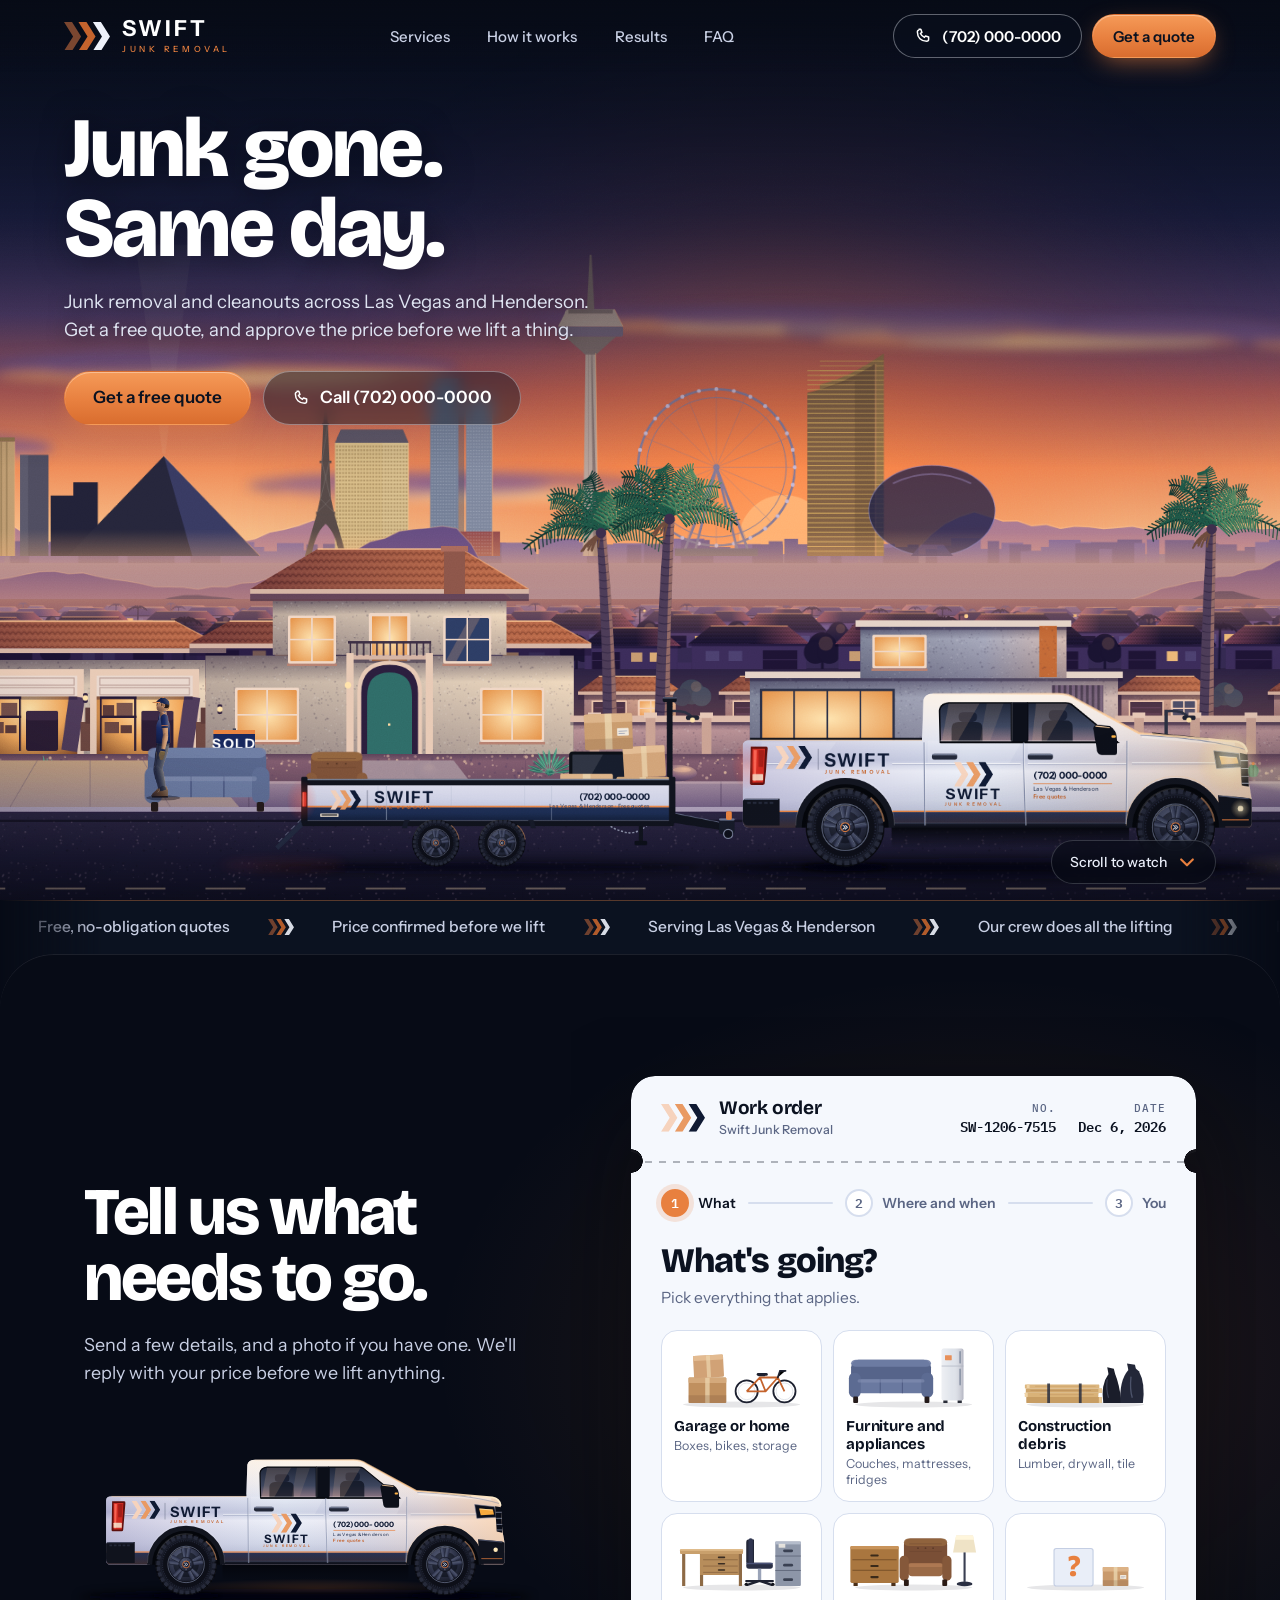
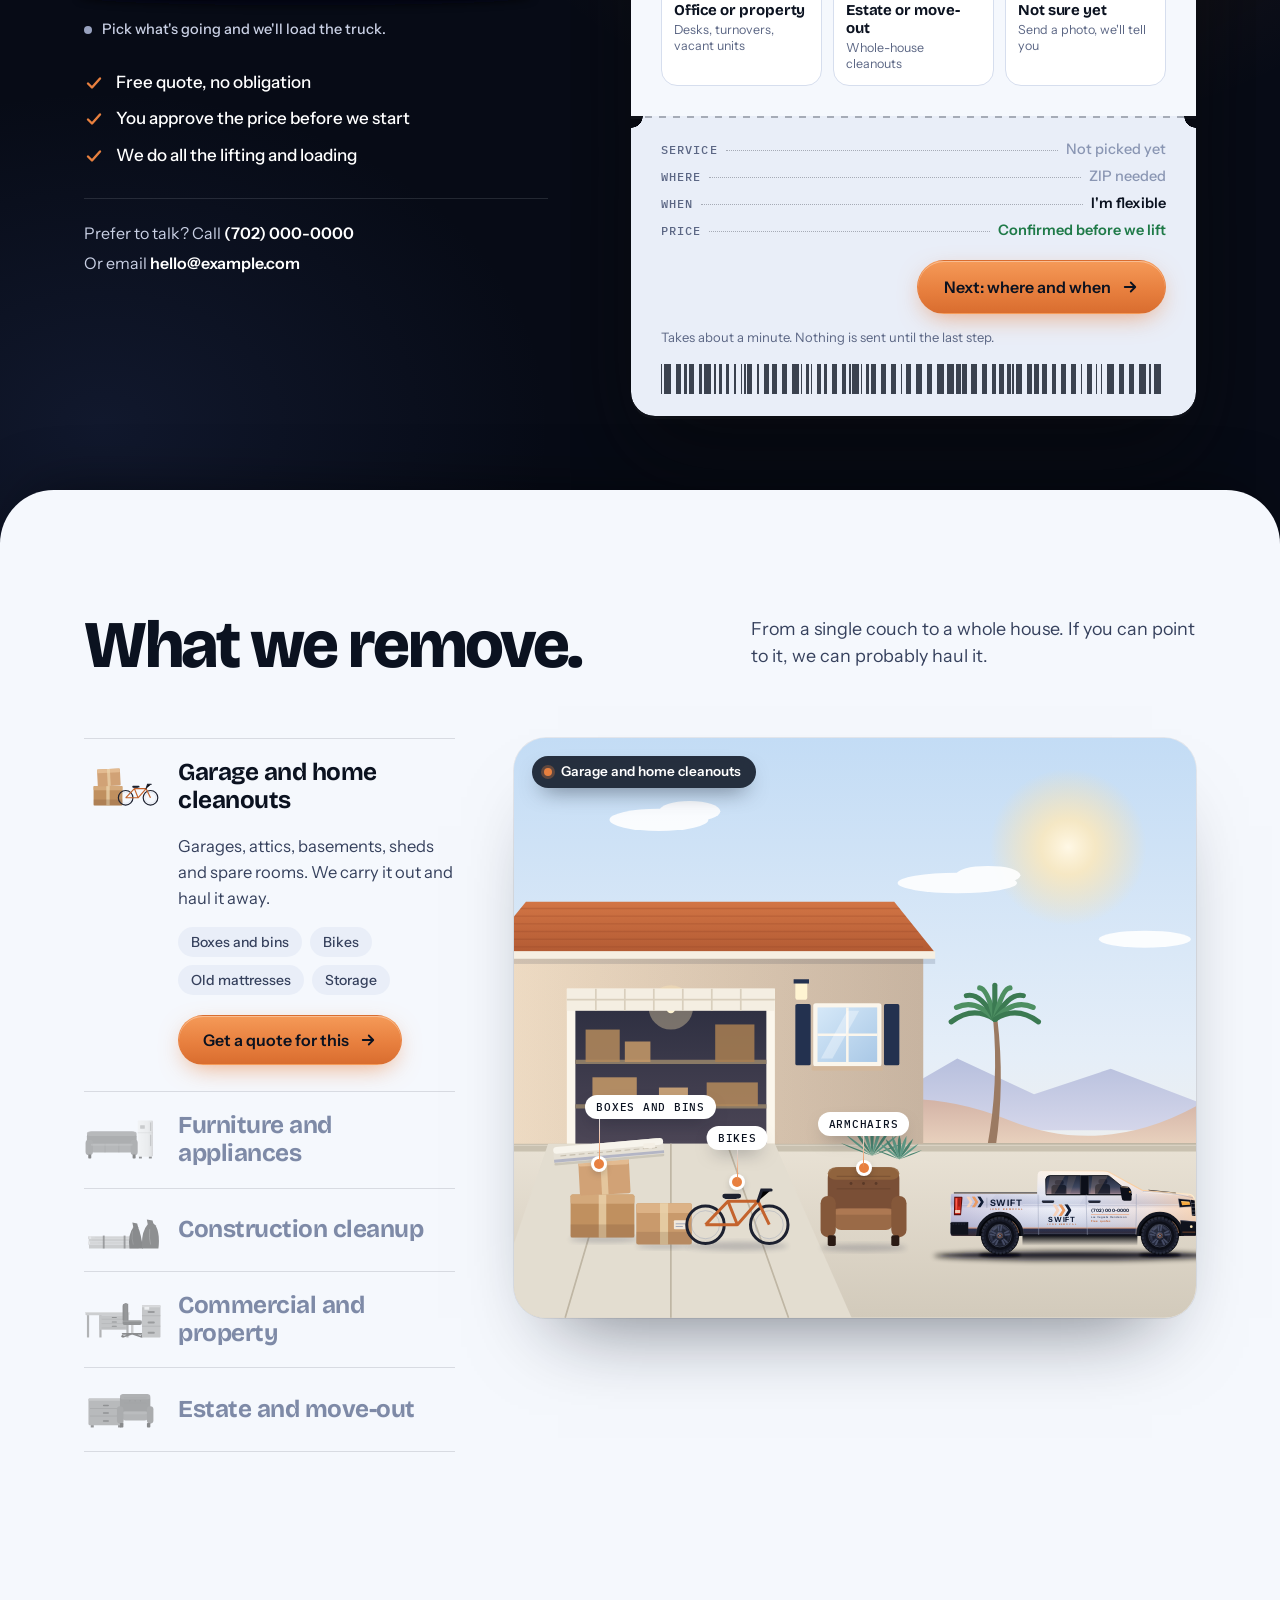
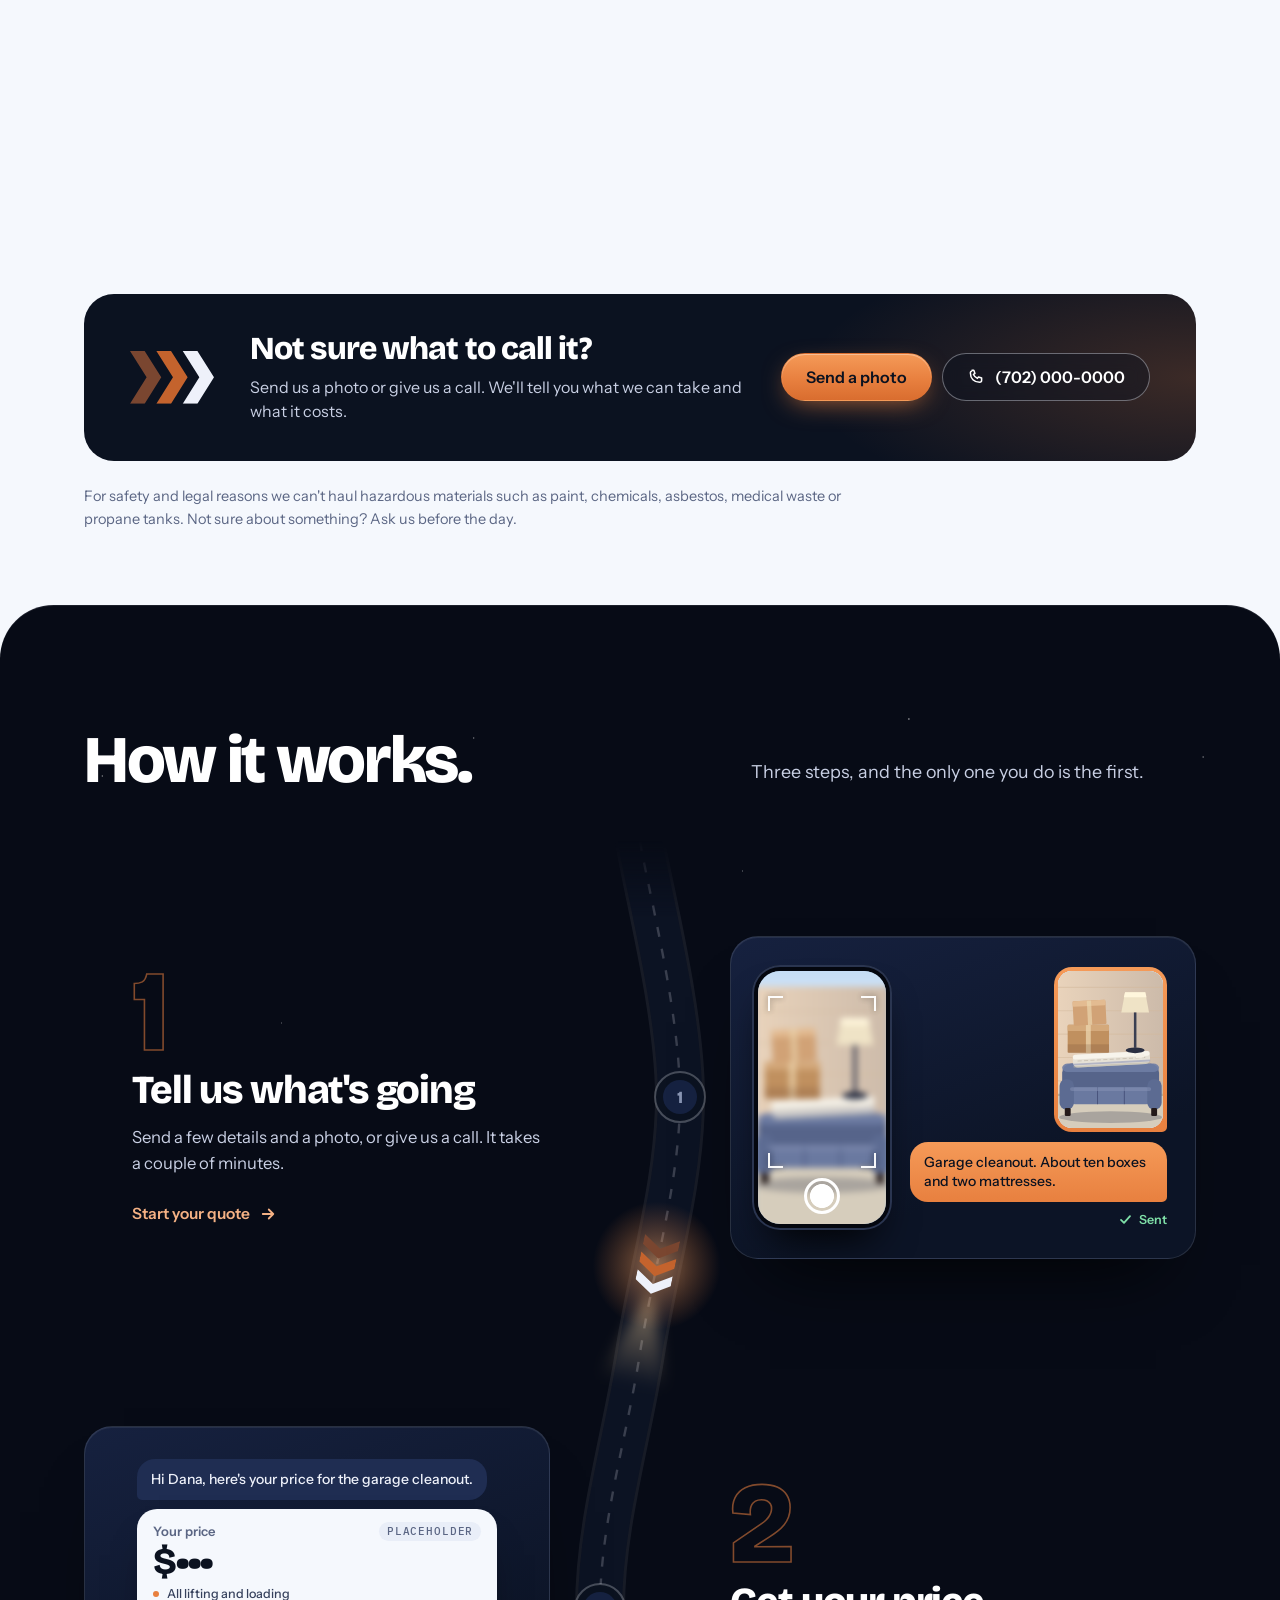
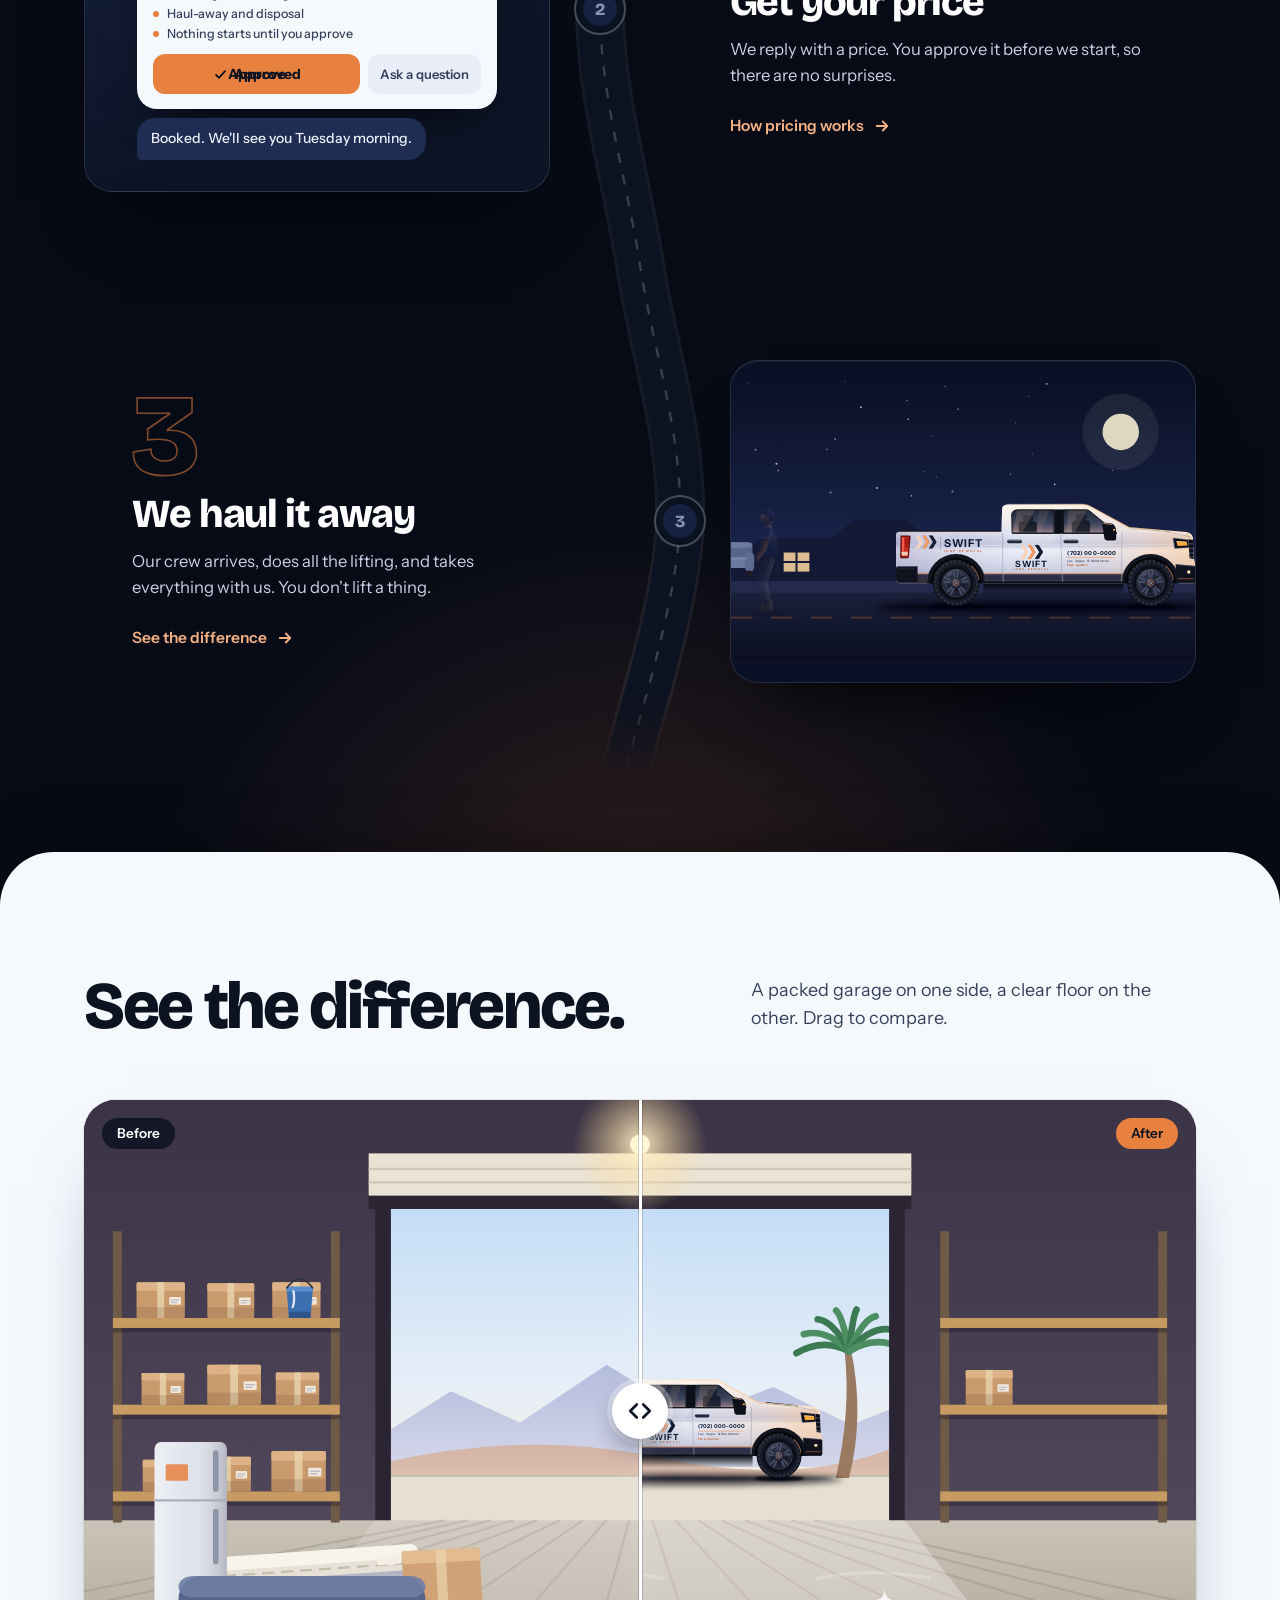
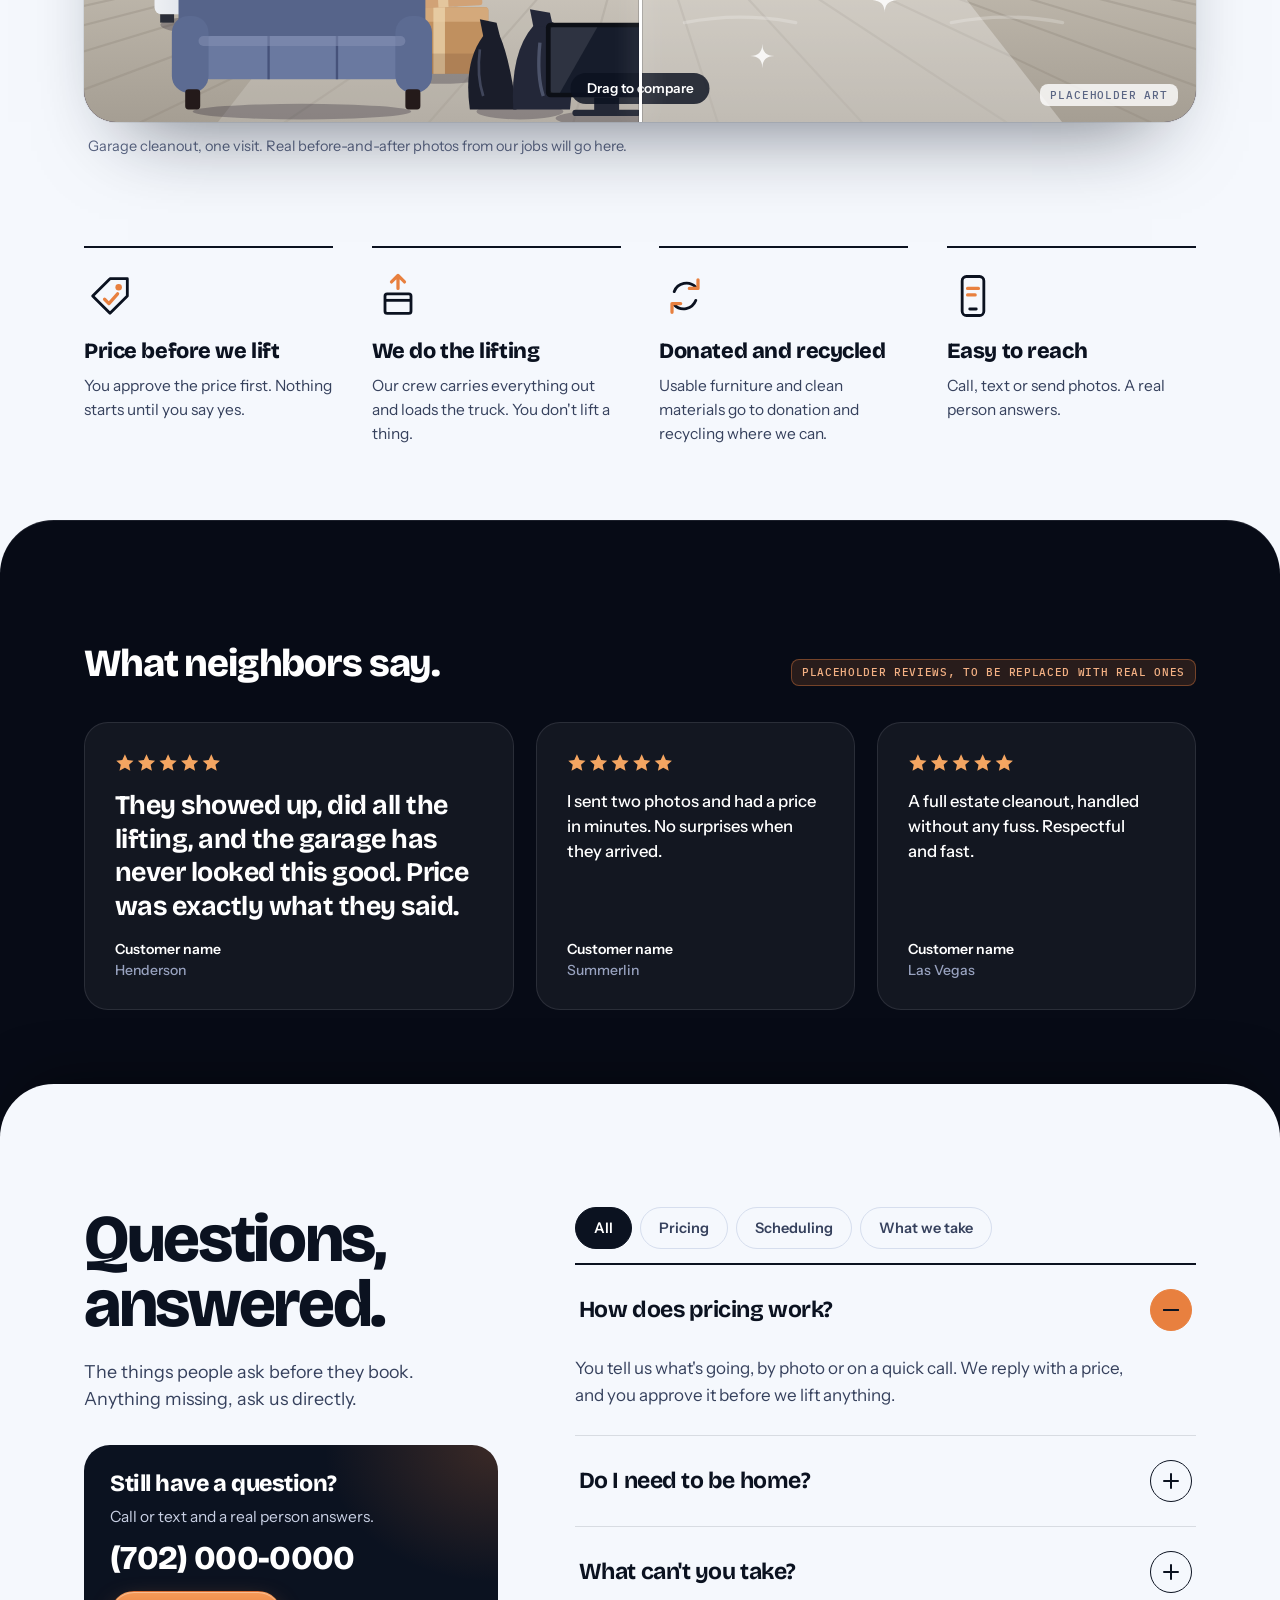
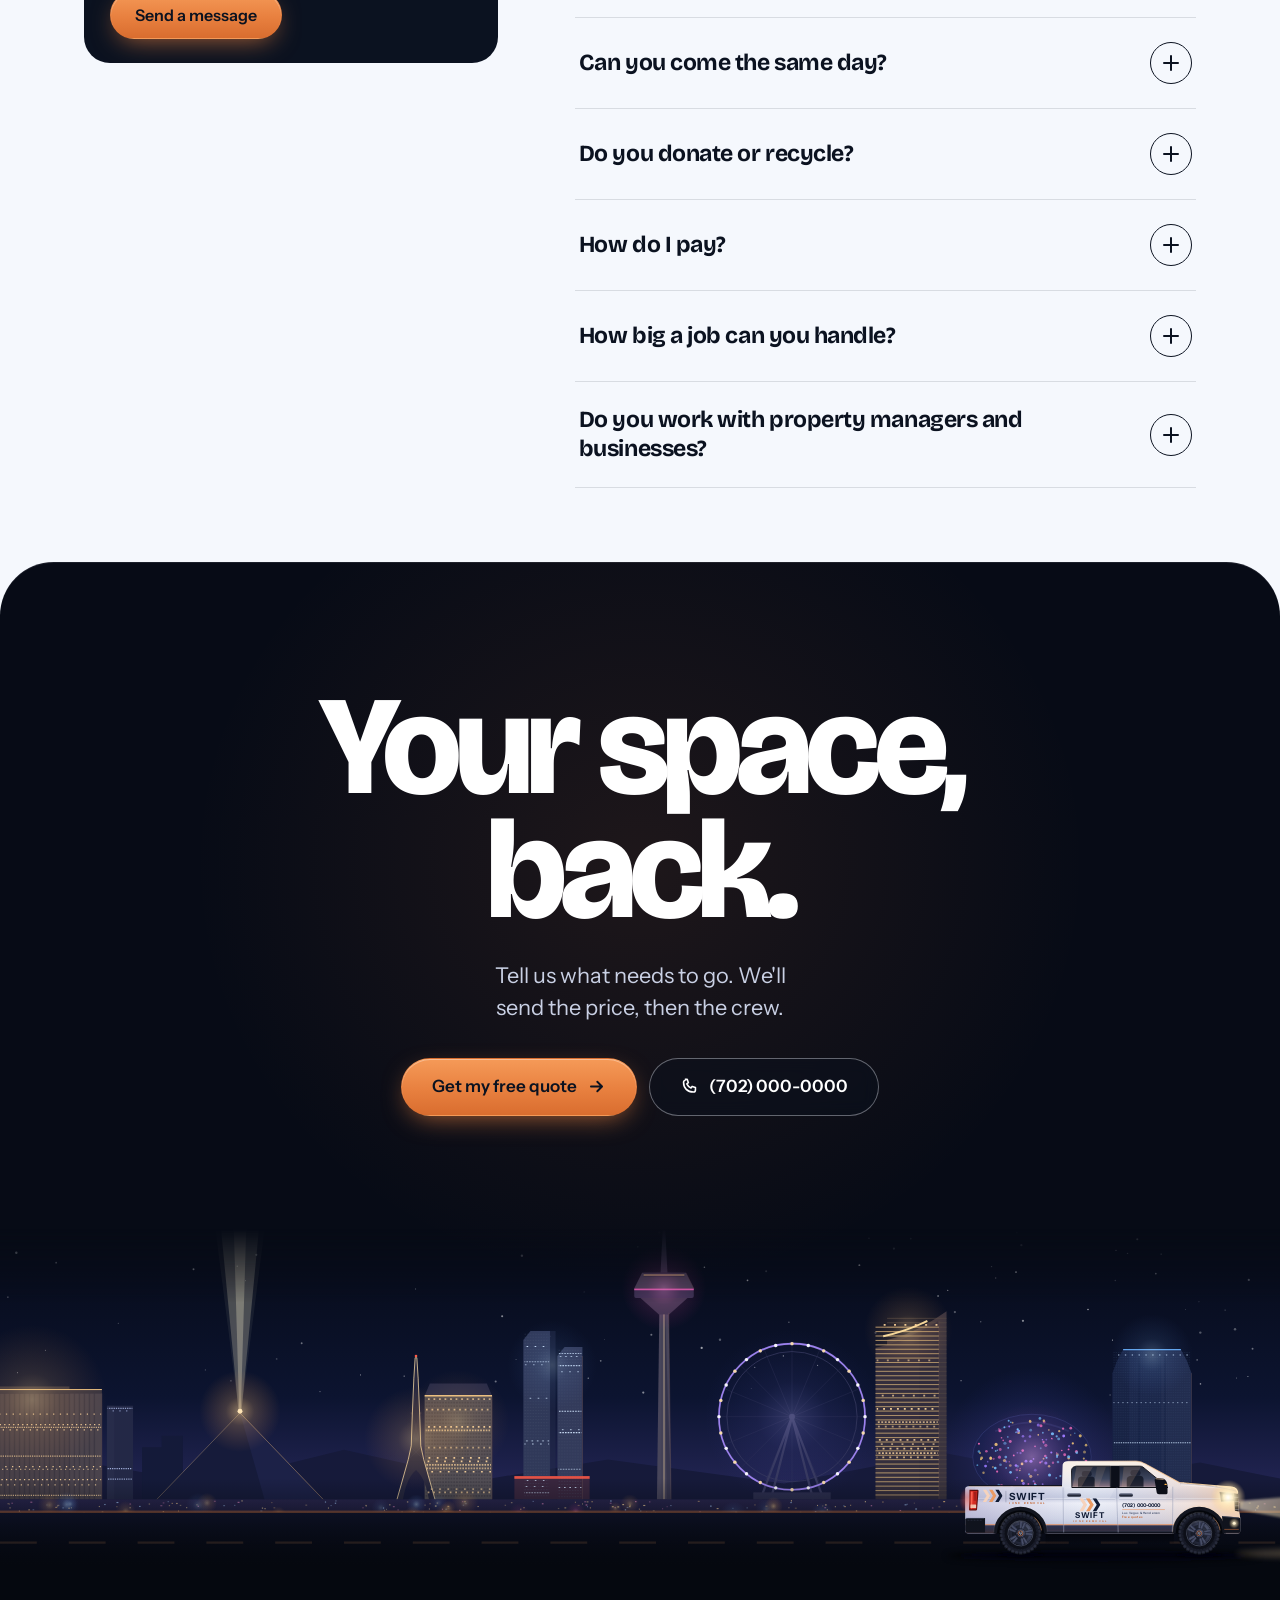
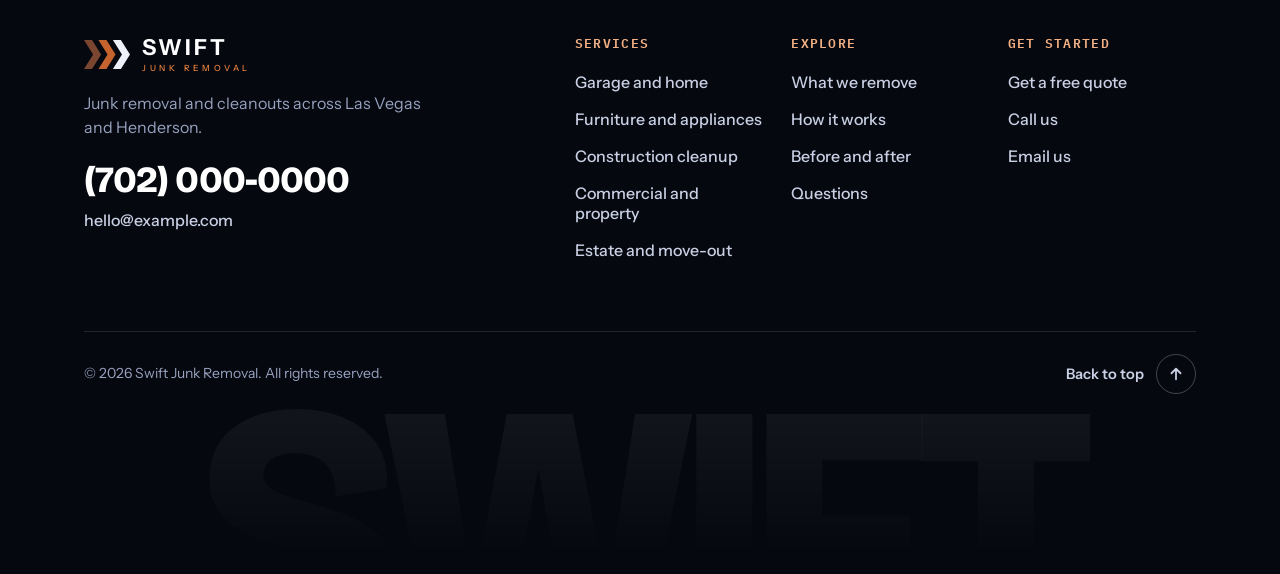
==== index.html @ 9b2961e1 "How it works steps 1-2 faster with a real autofocus lock; recognizable Strip finale with a timed tru" ====
<!doctype html>
<html lang="en">
<head>
<meta charset="utf-8">
<meta name="viewport" content="width=device-width, initial-scale=1, viewport-fit=cover">
<title>Swift Junk Removal | Las Vegas &amp; Henderson</title>
<meta name="description" content="Fast junk removal and cleanouts across Las Vegas and Henderson. Free quote, and you approve the price before we lift anything.">
<meta name="theme-color" content="#0b1220">
<link rel="preconnect" href="https://fonts.googleapis.com">
<link rel="preconnect" href="https://fonts.gstatic.com" crossorigin>
<link href="https://fonts.googleapis.com/css2?family=Bricolage+Grotesque:opsz,wght@12..96,500..800&family=Instrument+Sans:wght@400;500;600;700&family=IBM+Plex+Mono:wght@400;500;600&display=swap" rel="stylesheet">
<style>
  /* Layout concept: one pinned stage where the truck is the camera and scroll is the throttle,
     then a calm, dark, high-contrast page below it. Copper is the only accent. */
  :root {
    --navy-950: #070b16;
    --navy-900: #0b1220;
    --navy-850: #0e1629;
    --navy-800: #121c33;
    --navy-700: #1a2744;
    --line: rgba(238,241,250,.12);
    --copper-300: #f4b184;
    --copper-500: #e8803f;
    --copper-700: #b9561f;
    --ice: #eef1fa;
    --ice-dim: #c9d0e4;
    --ice-mute: #98a2bf;
    --display: "Bricolage Grotesque", "Segoe UI", system-ui, sans-serif;
    --body: "Instrument Sans", "Segoe UI", system-ui, sans-serif;
    --gutter: clamp(20px, 5vw, 72px);
    --r-lg: 22px;
    --r-md: 14px;
  }
  * { box-sizing: border-box; }
  :root { color-scheme: dark; }
  html { background: var(--navy-950); scroll-behavior: smooth; scroll-padding-top: 76px; overflow-anchor: none; }
  body { margin: 0; background: var(--navy-950); color: var(--ice); font-family: var(--body); -webkit-font-smoothing: antialiased; text-rendering: optimizeLegibility; }
  a { color: inherit; }
  :focus-visible { outline: 3px solid var(--copper-300); outline-offset: 3px; border-radius: 6px; }
  .sr-only { position: absolute; width: 1px; height: 1px; overflow: hidden; clip: rect(0 0 0 0); white-space: nowrap; }

  /* ---------- nav ---------- */
  .nav {
    position: fixed; z-index: 30; inset: 0 0 auto 0;
    display: flex; align-items: center; justify-content: space-between; gap: 24px;
    padding: calc(14px + env(safe-area-inset-top, 0px)) var(--gutter) 14px;
    background: linear-gradient(to bottom, rgba(7,11,22,.78), rgba(7,11,22,0));
  }
  .brand { display: flex; align-items: center; gap: 12px; text-decoration: none; }
  .brand svg { width: 46px; height: auto; display: block; }
  .brand-text { display: flex; flex-direction: column; line-height: 1; }
  .brand-name { font: 700 22px/1 var(--body); letter-spacing: .14em; color: #fff; }
  .brand-sub { margin-top: 5px; font: 500 8.5px/1 var(--body); letter-spacing: .42em; color: var(--copper-500); white-space: nowrap; }
  .nav-links { display: flex; gap: clamp(18px, 2.6vw, 38px); }
  .nav-links a { font: 500 15px/1 var(--body); text-decoration: none; color: var(--ice-dim); padding: 10px 2px; transition: color .2s; }
  .nav-links a:hover { color: #fff; }
  .nav-cta { display: flex; align-items: center; gap: 10px; }

  .btn {
    display: inline-flex; align-items: center; justify-content: center; gap: 10px;
    min-height: 48px; padding: 0 24px; border-radius: 999px;
    font: 600 16px/1 var(--body); text-decoration: none; white-space: nowrap;
    border: 1.5px solid transparent; cursor: pointer;
    transition: transform .18s ease, box-shadow .18s ease, background .18s ease, border-color .18s ease;
  }
  .btn-primary { color: var(--navy-900); background: linear-gradient(180deg, #f59a58 0%, var(--copper-500) 55%, #d96d2f 100%); box-shadow: 0 8px 26px -8px rgba(232,128,63,.75), inset 0 1px 0 rgba(255,255,255,.35); }
  .btn-primary:hover { transform: translateY(-2px); box-shadow: 0 14px 32px -8px rgba(232,128,63,.9), inset 0 1px 0 rgba(255,255,255,.4); }
  .btn-ghost { color: #fff; border-color: rgba(238,241,250,.38); background: rgba(11,18,32,.42); backdrop-filter: blur(8px); -webkit-backdrop-filter: blur(8px); }
  .btn-ghost:hover { border-color: #fff; background: rgba(11,18,32,.62); }
  .btn svg { width: 18px; height: 18px; flex: none; }
  .nav .btn { min-height: 44px; padding: 0 20px; font-size: 15px; }

  /* ---------- the ride: tall track, pinned stage ---------- */
  .ride { position: relative; }
  .stage { position: sticky; top: 0; height: 100svh; overflow: hidden; isolation: isolate; background: linear-gradient(#0b1220, #26295a 55%, #ef8a57); }
  html.ride-off .stage { position: relative; }
  html.ride-off .cue, html.ride-off .rail, html.ride-off .skip, html.ride-off .tickets { display: none; }

  .sky, .sky i { position: absolute; inset: 0; display: block; }
  .sky i { opacity: 0; }
  .sky i:first-child { opacity: 1; }
  .lyr { position: absolute; display: block; pointer-events: none; overflow: visible; will-change: transform; }
  .bgstack, .bgstackL { position: absolute; inset: 0; will-change: transform; pointer-events: none; }
  .bgstack .lyr, .bgstackL .lyr { bottom: 0; }
  .fgstack, .fgstackL { position: absolute; left: 0; bottom: 0; transform-origin: 0 100%; pointer-events: none; will-change: transform; }
  .fgstack > *, .fgstackL > * { position: absolute; bottom: 0; }
  .world { left: 0; width: 0; height: 0; will-change: transform; }
  /* when the scene is lifted on a phone, the road carries on down to the screen edge */
  .ground-fill { position: absolute; left: 0; right: 0; bottom: 0; height: 0; background: linear-gradient(rgba(15, 14, 32, 0), #0f0e20 38%, #0d0c1d); }
  .seg { position: absolute; bottom: 0; display: block; overflow: visible; }
  .truck, .truckLights { display: block; overflow: visible; will-change: transform; transform-origin: 50% 94%; }
  .actors { left: 0; display: block; overflow: visible; }
  .grade { position: absolute; inset: 0; pointer-events: none; opacity: 0; }
  .g-day { background: rgba(214,232,250,.18); }
  .g-gold { background: rgba(255,146,64,.20); }
  .g-dusk { background: rgba(78,44,128,.36); }
.nt { opacity: 0; visibility: hidden; }
  .vig { position: absolute; inset: 0; pointer-events: none; background: linear-gradient(to bottom, rgba(7,11,22,.80) 0%, rgba(7,11,22,.52) 26%, rgba(7,11,22,0) 52%), radial-gradient(120% 90% at 50% 40%, rgba(0,0,0,0) 55%, rgba(4,6,14,.5) 100%); }
  .grain { position: absolute; inset: 0; pointer-events: none; opacity: .08; mix-blend-mode: overlay; background-image: url("data:image/svg+xml;utf8,<svg xmlns='http://www.w3.org/2000/svg' width='220' height='220'><filter id='g'><feTurbulence type='fractalNoise' baseFrequency='.85' numOctaves='2' stitchTiles='stitch'/><feColorMatrix values='0 0 0 0 1  0 0 0 0 1  0 0 0 0 1  0 0 0 .9 0'/></filter><rect width='100%' height='100%' filter='url(%23g)'/></svg>"); }

  /* ---------- hero copy ---------- */
  .hero-copy { --hero: 1; position: absolute; z-index: 6; left: var(--gutter); top: clamp(84px, 12vh, 130px); max-width: min(640px, calc(100% - 2 * var(--gutter))); will-change: transform; }
  .hero-copy > * { opacity: var(--hero); transition: opacity .8s ease, transform .8s cubic-bezier(.2,.7,.2,1); }
  .hero-copy > :nth-child(2) { transition-delay: .08s; }
  .hero-copy > :nth-child(3) { transition-delay: .16s; }
  .hero-copy h1 { margin: 0; font: 800 clamp(2.9rem, 6.6vw, 6rem)/.95 var(--display); font-optical-sizing: auto; letter-spacing: -.02em; color: #fff; text-wrap: balance; text-shadow: 0 2px 30px rgba(7,11,22,.55); }
  .hero-sub { margin: clamp(14px, 2.2vh, 22px) 0 0; max-width: 44ch; font: 400 clamp(1rem, 1.45vw, 1.28rem)/1.5 var(--body); color: #dfe4f2; text-shadow: 0 1px 18px rgba(7,11,22,.7); }
  .hero-actions { display: flex; flex-wrap: wrap; gap: 12px; margin-top: clamp(18px, 3vh, 30px); }
  .hero-actions .btn { min-height: 54px; padding: 0 28px; font-size: 17px; }

  .stage.riding .hero-copy > * { transition-duration: .2s; transition-delay: 0s; }
  .cue, .skip {
    position: absolute; z-index: 7; right: max(var(--gutter), env(safe-area-inset-right, 0px)); bottom: calc(16px + env(safe-area-inset-bottom, 0px));
    display: inline-flex; align-items: center; gap: 10px; min-height: 44px; padding: 0 18px; border-radius: 999px;
    font: 500 14px/1 var(--body); color: #e9edf8; text-decoration: none;
    background: rgba(7,11,22,.58); backdrop-filter: blur(8px); -webkit-backdrop-filter: blur(8px); border: 1px solid rgba(238,241,250,.18);
    transition: opacity .35s ease, border-color .2s;
  }
  .cue svg, .skip svg { width: 20px; height: 20px; color: var(--copper-500); flex: none; }
  .cue svg { animation: cue 1.8s ease-in-out infinite; }
  @keyframes cue { 0%,100% { transform: translateY(0); opacity: .7; } 50% { transform: translateY(5px); opacity: 1; } }
  .skip { opacity: 0; pointer-events: none; }
  .skip:hover { border-color: var(--copper-500); }
  .stage.riding .cue { opacity: 0; pointer-events: none; }
  .stage.ended .cue { opacity: 1; }
  .replay { position: absolute; z-index: 7; left: max(var(--gutter), env(safe-area-inset-left, 0px)); bottom: calc(16px + env(safe-area-inset-bottom, 0px)); display: none; align-items: center; gap: 8px; min-height: 44px; padding: 0 16px; border-radius: 999px; cursor: pointer; font: 500 14px/1 var(--body); color: #e9edf8; background: rgba(7,11,22,.58); backdrop-filter: blur(8px); -webkit-backdrop-filter: blur(8px); border: 1px solid rgba(238,241,250,.18); }
  .replay svg { width: 18px; height: 18px; color: var(--copper-500); }
  .replay:hover { border-color: var(--copper-500); }
  .stage.ended .replay { display: inline-flex; }
  html.ride-off .replay { display: none !important; }
  .stage.riding .skip { opacity: 1; pointer-events: auto; }
  .stage.ended .skip { opacity: 0; pointer-events: none; }

  /* ---------- job cards ---------- */
  .tickets { position: absolute; z-index: 8; right: var(--gutter); top: clamp(92px, 14vh, 140px); width: min(410px, 36vw); perspective: 1200px; }
  /* the closing card is the next work order: the same paper, the same perforation, stamped "cleared" as the truck leaves */
  .ticket {
    --notch: 13px; --paper: #f5f8fd; --ink: #0b1220;
    position: absolute; top: 0; left: 0; width: 100%; color: var(--ink);
    filter: drop-shadow(0 34px 40px rgba(4, 7, 18, .5)) drop-shadow(0 2px 0 rgba(255, 255, 255, .18));
    opacity: 0; visibility: hidden; transform: translate3d(0, 26px, 0) rotateX(10deg) scale(.97); transform-origin: 50% 100%;
    transition: opacity .5s ease, transform .9s cubic-bezier(.16, 1, .3, 1), visibility 0s linear .5s;
  }
  .ticket.on { opacity: 1; visibility: visible; transform: none; transition-delay: 0s; }
  .tk-main, .tk-stub { display: block; background: var(--paper); }
  .tk-main { position: relative; padding: 22px 24px 22px; border-radius: 22px 22px 0 0; overflow: hidden;
    -webkit-mask-image: radial-gradient(circle var(--notch) at 0 100%, #0000 96%, #000), radial-gradient(circle var(--notch) at 100% 100%, #0000 96%, #000);
    mask-image: radial-gradient(circle var(--notch) at 0 100%, #0000 96%, #000), radial-gradient(circle var(--notch) at 100% 100%, #0000 96%, #000);
    -webkit-mask-composite: source-in; mask-composite: intersect; }
  .tk-main::before { content: ""; position: absolute; inset: 0 0 auto 0; height: 5px; background: repeating-linear-gradient(115deg, #7a4630 0 18px, #c4632d 18px 36px, #e8803f 36px 54px); }
  .tk-top { display: flex; align-items: center; gap: 10px; margin: 6px 0 16px; }
  .tk-top svg { width: 34px; height: auto; flex: none; }
  .tk-top b { font: 500 11px/1 var(--mono); letter-spacing: .12em; text-transform: uppercase; color: #5b6684; }
  .tk-stamp { margin-left: auto; padding: 6px 11px 5px; border: 2px solid #b0501a; outline: 1.5px solid #b0501a; outline-offset: -6px; border-radius: 7px; color: #b0501a; font: 800 12px/1 var(--display); letter-spacing: .16em; text-transform: uppercase; transform: rotate(-6deg); opacity: 0; }
  .ticket.on .tk-stamp { animation: tkStamp .5s cubic-bezier(.2, 1.4, .4, 1) .55s both; }
  @keyframes tkStamp { from { transform: rotate(-14deg) scale(2.3); opacity: 0; } to { transform: rotate(-6deg) scale(1); opacity: .92; } }
  .ticket p.tk-step { margin: 0 0 8px; font: 700 12.5px/1 var(--body); letter-spacing: .02em; color: #b0501a; }
  .ticket h2 { margin: 0; font: 800 clamp(1.7rem, 2.8vw, 2.25rem)/1.02 var(--display); letter-spacing: -.035em; color: var(--ink); text-wrap: balance; }
  .tk-flow { margin: 14px 0 0; padding: 0; list-style: none; display: flex; flex-wrap: wrap; align-items: center; gap: 6px 8px; }
  .tk-flow li { display: inline-flex; align-items: center; gap: 8px; font: 600 13px/1 var(--body); color: #36415d; }
  .tk-flow li + li::before { content: ""; width: 7px; height: 11px; margin-right: 2px; background: #e8803f; clip-path: polygon(0 0, 55% 0, 100% 50%, 55% 100%, 0 100%, 45% 50%); }
  .ticket p.tk-sub { margin: 12px 0 0; font: 400 15px/1.45 var(--body); color: #36415d; }
  .tk-actions { margin-top: 16px; }
  .tk-actions .btn { width: 100%; min-height: 54px; padding: 0 22px; font-size: 16.5px; position: relative; overflow: hidden; }
  .tk-actions .btn svg { width: 18px; height: 18px; }
  .tk-actions .btn::after { content: ""; position: absolute; inset: 0; background: linear-gradient(105deg, transparent 35%, rgba(255, 255, 255, .5) 50%, transparent 65%); transform: translateX(-120%); }
  .ticket.on .tk-actions .btn::after { animation: tkShine 1.1s ease 1.1s 1 both; }
  @keyframes tkShine { to { transform: translateX(120%); } }
  .tk-stub { display: flex; align-items: center; justify-content: space-between; gap: 12px; padding: 16px 24px 16px; border-radius: 0 0 22px 22px; background: #e9eef8;
    background-image: repeating-linear-gradient(90deg, rgba(11, 18, 32, .32) 0 7px, transparent 7px 14px); background-size: 100% 2px; background-repeat: no-repeat; background-position: 0 0;
    -webkit-mask-image: radial-gradient(circle var(--notch) at 0 0, #0000 96%, #000), radial-gradient(circle var(--notch) at 100% 0, #0000 96%, #000);
    mask-image: radial-gradient(circle var(--notch) at 0 0, #0000 96%, #000), radial-gradient(circle var(--notch) at 100% 0, #0000 96%, #000);
    -webkit-mask-composite: source-in; mask-composite: intersect; }
  .tk-stub span { font: 500 11px/1.2 var(--mono); letter-spacing: .1em; text-transform: uppercase; color: #5b6684; }
  .tk-stub a { font: 800 19px/1 var(--display); letter-spacing: -.01em; color: var(--ink); text-decoration: none; white-space: nowrap; }
  .tk-stub a:hover { color: #b0501a; }

  /* ---------- stop rail ---------- */
  .rail { position: absolute; z-index: 8; left: var(--gutter); top: clamp(110px, 17vh, 170px); opacity: 0; pointer-events: none; transition: opacity .3s; }
  .rail ol { position: relative; margin: 0; padding: 12px 18px 12px 14px; list-style: none; display: grid; gap: 2px; border-radius: 18px; background: rgba(11,18,32,.62); border: 1px solid rgba(238,241,250,.12); backdrop-filter: blur(10px); -webkit-backdrop-filter: blur(10px); }
  .rail-line { position: absolute; left: 21px; top: 32px; bottom: 32px; width: 2px; background: rgba(238,241,250,.22); border-radius: 2px; overflow: hidden; }
  .rail-line i { position: absolute; inset: 0; background: var(--copper-500); transform-origin: top; transform: scaleY(0); }
  .rail button {
    position: relative; display: flex; align-items: center; gap: 12px; min-height: 40px; padding: 0 8px 0 0;
    background: none; border: 0; cursor: pointer; font: 500 14px/1 var(--body); color: var(--ice-mute); text-align: left;
    transition: color .25s;
  }
  .rail button:hover { color: #fff; }
  .rail button i { width: 16px; height: 16px; border-radius: 50%; background: var(--navy-900); border: 2px solid rgba(238,241,250,.5); flex: none; transition: border-color .25s, background .25s, transform .25s; }
  .rail button.on { color: #fff; }
  .rail button.on i { border-color: var(--copper-500); background: var(--copper-500); transform: scale(1.15); }
  .rail button span { text-shadow: 0 1px 12px rgba(7,11,22,.8); }
  .rail li { list-style: none; }

  /* ---------- splash intro ---------- */
  .splash, .splash-skip, .wipe { display: none; }
  .splash-on:not(.splash-over) { overflow: hidden; }
  .splash-on:not(.splash-over) .splash { display: grid; place-items: center; position: fixed; inset: 0; z-index: 100; background: #fff; }
  .splash-on:not(.splash-over) .wipe { display: block; position: fixed; inset: 0; width: 100%; height: 100%; z-index: 101; pointer-events: none; filter: drop-shadow(0 0 14px rgba(232,128,63,.55)); }
  .splash-on:not(.splash-over) .splash-skip { display: inline-flex; position: fixed; z-index: 102; right: max(var(--gutter), env(safe-area-inset-right, 0px)); bottom: calc(22px + env(safe-area-inset-bottom, 0px)); align-items: center; min-height: 44px; padding: 0 20px; border-radius: 999px; cursor: pointer; font: 600 14px/1 var(--body); color: var(--navy-900); background: rgba(255,255,255,.9); border: 1.5px solid rgba(15,26,51,.25); backdrop-filter: blur(6px); -webkit-backdrop-filter: blur(6px); }
  .splash-skip:hover { border-color: var(--copper-500); }
  .sp-lock { display: flex; align-items: center; gap: clamp(14px, 2.6vw, 36px); padding-inline: 20px; }
  .sp-mark { width: clamp(72px, 13vw, 176px); height: auto; display: block; overflow: visible; }
  .sp-rule { width: 2px; align-self: stretch; margin-block: 6%; background: linear-gradient(#e8803f, rgba(232,128,63,.25)); transform-origin: center; }
  .sp-text { display: flex; flex-direction: column; gap: clamp(8px, 1.3vw, 18px); }
  .sp-word { display: flex; font: 700 clamp(46px, 9.6vw, 124px)/.9 var(--body); letter-spacing: .06em; color: var(--navy-900); }
  .sp-word span { display: inline-block; }
  .sp-sub { font: 600 clamp(10.5px, 1.6vw, 21px)/1 var(--body); letter-spacing: .46em; color: var(--copper-700); white-space: nowrap; }
  .sp-mark path, .sp-word span, .sp-sub, .sp-rule { opacity: 0; }
  .splash.play .sp-mark path { animation: chevIn .55s cubic-bezier(.2,.8,.2,1) both; }
  .splash.play .sp-mark .c2 { animation-delay: .12s; }
  .splash.play .sp-mark .c3 { animation-delay: .24s; }
  .splash.play .sp-rule { animation: ruleIn .5s cubic-bezier(.2,.8,.2,1) .6s both; }
  .splash.play .sp-word span { animation: letterIn .55s cubic-bezier(.2,.9,.2,1) both; animation-delay: calc(.62s + var(--i) * .07s); }
  .splash.play .sp-sub { animation: subIn .9s cubic-bezier(.2,.8,.2,1) 1.02s both; }
  @keyframes chevIn { from { opacity: 0; transform: translateX(-38px); } to { opacity: 1; transform: none; } }
  @keyframes ruleIn { from { opacity: 0; transform: scaleY(0); } to { opacity: 1; transform: none; } }
  @keyframes letterIn { from { opacity: 0; transform: translateX(-22px); filter: blur(7px); } to { opacity: 1; transform: none; filter: none; } }
  @keyframes subIn { from { opacity: 0; letter-spacing: .9em; } to { opacity: 1; letter-spacing: .46em; } }
  .splash-on:not(.hero-in) .hero-copy > * { opacity: 0; transform: translateY(18px); }
  .nav { transition: opacity .7s ease, background .3s ease, box-shadow .3s ease; }
  .nav.solid { background: rgba(7,11,22,.9); backdrop-filter: blur(14px); -webkit-backdrop-filter: blur(14px); box-shadow: 0 1px 0 var(--line); }
  .splash-on:not(.hero-in) .nav, .splash-on:not(.hero-in) .cue { opacity: 0; }

  /* ---------- ambient motion (small, and off for reduced motion) ---------- */
  .beacon { animation: blink 2.6s steps(1) infinite; }
  @keyframes blink { 0%,86% { opacity: 1; } 87%,100% { opacity: .1; } }
  .truck-body { animation: idle 2.4s ease-in-out infinite; }
  @keyframes idle { 0%,100% { transform: translateY(0); } 50% { transform: translateY(-1.2px); } }
  .exhaust { animation: puff 4.5s ease-out infinite; transform-box: fill-box; transform-origin: center; }
  @keyframes puff { 0% { transform: translate(0,0) scale(.5); opacity: 0; } 20% { opacity: .22; } 100% { transform: translate(-46px,-18px) scale(2.2); opacity: 0; } }
  @media (prefers-reduced-motion: reduce) {
    html { scroll-behavior: auto; }
    .beacon, .truck-body, .exhaust, .cue svg { animation: none; }
    .ticket, .hero-copy > *, .skip, .cue { transition: none; }
  }

  /* ---------- responsive ---------- */
  @media (max-width: 860px) {
    .nav-links { display: none; }
    .brand-sub { letter-spacing: .3em; }
    /* sits just above the truck (the truck's height scales with the screen width), not up in the sky */
    /* on a phone the card is centred on the screen, over the skyline, with the truck still showing below it */
    .tickets { left: max(14px, env(safe-area-inset-left, 0px)); right: max(14px, env(safe-area-inset-right, 0px)); top: 50%; width: auto; }
    .ticket { top: 0; transform: translate3d(0, calc(-50% + 26px), 0) rotateX(10deg) scale(.97); }
    .ticket.on { transform: translate3d(0, -50%, 0); }
    .tk-main { padding: 18px 20px 18px; }
    .tk-top { margin: 4px 0 12px; }
    .ticket h2 { font-size: 1.7rem; }
    .ticket p.tk-sub { font-size: 14.5px; margin-top: 10px; }
    .tk-flow { margin-top: 12px; }
    .tk-actions { margin-top: 14px; }
    .tk-actions .btn { min-height: 52px; }
    .tk-stub { padding: 13px 20px; }
    .rail { left: max(16px, env(safe-area-inset-left, 0px)); right: 16px; top: calc(68px + env(safe-area-inset-top, 0px)); }
    .rail ol { display: flex; gap: 4px; align-items: center; padding: 2px 8px; border-radius: 999px; width: max-content; max-width: 100%; }
    .rail-line { display: none; }
    .rail button { min-height: 40px; padding: 0 6px; gap: 8px; }
    .rail button span { display: none; }
    .rail button.on span { display: inline; }
    .rail button i { width: 14px; height: 14px; }
  }
  @media (max-width: 640px) {
    .brand svg { width: 38px; }
    .brand-name { font-size: 18px; }
    .brand-sub { font-size: 7px; }
    .nav .btn-ghost span { display: none; }
    .nav .btn-ghost { padding: 0; width: 44px; }
    .hero-actions .btn { flex: 1 1 100%; }
    .cue { display: none; }
    .rail { right: 112px; }
    .rail ol { max-width: 100%; overflow: hidden; }
    .skip { min-height: 40px; padding: 0 12px 0 14px; font-size: 14px; right: 12px; bottom: auto; top: calc(68px + env(safe-area-inset-top, 0px)); }
    .hide-sm { display: none; }
  }
  @media (max-height: 520px) { .rail { display: none; } }
  @media (max-width: 420px) { .rail button.on span { display: none; } }
  @media (max-width: 380px) { .brand-sub { letter-spacing: .22em; font-size: 6.5px; } .brand-name { font-size: 17px; letter-spacing: .12em; } .brand { gap: 9px; } }
  /* short phones: keep the card to heading, line and button so it never reaches the truck */
  @media (max-width: 860px) and (max-height: 600px) { .ticket p.tk-sub { display: none; } .tk-top { margin-bottom: 8px; } }
</style>
<link rel="stylesheet" href="css/sections.css">
</head>
<body>
<script>
/* Plays once per visit. ?nosplash skips it, ?splash replays it. Reduced-motion visitors never see it. */
(function () {
  var play = true;
  try {
    if (location.search.indexOf('nosplash') > -1) play = false;
    else if (window.matchMedia && matchMedia('(prefers-reduced-motion: reduce)').matches) play = false;
    else if (sessionStorage.getItem('swiftIntro') && location.search.indexOf('splash') < 0) play = false;
  } catch (e) {}
  if (play) document.documentElement.classList.add('splash-on');
})();
</script>

<!-- shared art defs, brand marks and icons -->
<svg id="sprite" width="0" height="0" style="position:absolute" aria-hidden="true" focusable="false">
  <defs id="spriteDefs"></defs>
  <symbol id="mark-dark" viewBox="0 0 172 108"><path d="M0 0H30L64 54L30 108H0L34 54Z" fill="#7a4630"/><path d="M54 0H84L118 54L84 108H54L88 54Z" fill="#c4632d"/><path d="M108 0H138L172 54L138 108H108L142 54Z" fill="#eef1fa"/></symbol>
  <symbol id="mark-light" viewBox="0 0 172 108"><path d="M0 0H30L64 54L30 108H0L34 54Z" fill="#f6d3bd"/><path d="M54 0H84L118 54L84 108H54L88 54Z" fill="#e99a63"/><path d="M108 0H138L172 54L138 108H108L142 54Z" fill="#0f1a33"/></symbol>
  <symbol id="i-check" viewBox="0 0 20 20"><path d="M4 10.5l4 4 8-9" fill="none" stroke="currentColor" stroke-width="2.4" stroke-linecap="round" stroke-linejoin="round"/></symbol>
  <symbol id="i-phone" viewBox="0 0 24 24"><path d="M6.6 3h3l1.5 4.2-2 1.4a11 11 0 005.3 5.3l1.4-2L20 13.4v3A2.6 2.6 0 0117.4 19C9.9 19 5 14.1 5 6.6A2.6 2.6 0 017.6 4" fill="none" stroke="currentColor" stroke-width="2" stroke-linejoin="round" transform="translate(-.5 0)"/></symbol>
  <symbol id="i-down" viewBox="0 0 24 24"><path d="M5 9l7 7 7-7" fill="none" stroke="currentColor" stroke-width="2.6" stroke-linecap="round" stroke-linejoin="round"/></symbol>
  <symbol id="i-arrow" viewBox="0 0 24 24"><path d="M5 12h13M13 6l6 6-6 6" fill="none" stroke="currentColor" stroke-width="2.4" stroke-linecap="round" stroke-linejoin="round"/></symbol>
  <symbol id="i-camera" viewBox="0 0 24 24"><path d="M4 8h3l1.5-2h7L17 8h3v11H4z" fill="none" stroke="currentColor" stroke-width="1.8" stroke-linejoin="round"/><circle cx="12" cy="13.5" r="3.4" fill="none" stroke="currentColor" stroke-width="1.8"/></symbol>
</svg>

<div class="splash" id="splash" aria-hidden="true">
  <div class="sp-lock">
    <svg class="sp-mark" viewBox="0 0 172 108" focusable="false">
      <path class="c1" d="M0 0H30L64 54L30 108H0L34 54Z" fill="#f6d3bd"/><path class="c2" d="M54 0H84L118 54L84 108H54L88 54Z" fill="#e99a63"/><path class="c3" d="M108 0H138L172 54L138 108H108L142 54Z" fill="#0f1a33"/>
    </svg>
    <span class="sp-rule"></span>
    <div class="sp-text">
      <div class="sp-word"><span style="--i:0">S</span><span style="--i:1">W</span><span style="--i:2">I</span><span style="--i:3">F</span><span style="--i:4">T</span></div>
      <div class="sp-sub">JUNK REMOVAL</div>
    </div>
  </div>
</div>
<svg class="wipe" id="wipe" aria-hidden="true" focusable="false">
  <polyline id="wc2" fill="none" stroke="#7a4630" stroke-width="5" stroke-linejoin="miter" stroke-opacity=".85"/>
  <polyline id="wc1" fill="none" stroke="#c4632d" stroke-width="6" stroke-linejoin="miter"/>
  <polyline id="wc0" fill="none" stroke="#f08a4b" stroke-width="7" stroke-linejoin="miter"/>
</svg>
<button class="splash-skip" id="splashSkip" type="button">Skip intro</button>

<header class="nav">
  <a class="brand" href="#top" aria-label="Swift Junk Removal, home">
    <svg class="mk-d" viewBox="0 0 172 108" aria-hidden="true"><use href="#mark-dark"/></svg><svg class="mk-l" viewBox="0 0 172 108" aria-hidden="true"><use href="#mark-light"/></svg>
    <span class="brand-text"><span class="brand-name">SWIFT</span><span class="brand-sub">JUNK REMOVAL</span></span>
  </a>
  <nav class="nav-links" aria-label="Primary">
    <a href="#services">Services</a><a href="#how">How it works</a><a href="#proof">Results</a><a href="#faq">FAQ</a>
  </nav>
  <div class="nav-cta">
    <a class="btn btn-ghost" href="tel:+17020000000" aria-label="Call Swift Junk Removal"><svg aria-hidden="true"><use href="#i-phone"/></svg><span>(702) 000-0000</span></a>
    <a class="btn btn-primary" href="#quote" data-service="general">Get a quote</a>
  </div>
</header>

<main id="top">
<section class="ride" id="ride" aria-label="Swift Junk Removal in Las Vegas and Henderson">
  <div class="stage" id="stage">

    <!-- sky, one layer per time of day, cross-faded by scroll -->
    <div class="sky" id="sky" aria-hidden="true"><i id="sky-dawn"></i><i id="sky-day"></i><i id="sky-gold"></i><i id="sky-dusk"></i><i id="sky-night"></i></div>
    <svg class="lyr" id="lyStars" viewBox="0 0 1600 900" preserveAspectRatio="none" aria-hidden="true" focusable="false" style="bottom:0;opacity:0"><g id="starsG"></g></svg>

    <div class="bgstack" id="bgstack" aria-hidden="true">
      <svg class="lyr" id="lySun" viewBox="0 0 1600 900" preserveAspectRatio="none" focusable="false">
        <defs>
          <radialGradient id="sunGlowG"><stop offset="0" stop-color="#fff" stop-opacity=".95"/><stop offset=".22" stop-color="#ffb26a" stop-opacity=".5"/><stop offset=".6" stop-color="#e0623c" stop-opacity=".16"/><stop offset="1" stop-color="#8a3a52" stop-opacity="0"/></radialGradient>
          <radialGradient id="moonGlowG"><stop offset="0" stop-color="#cfe0ff" stop-opacity=".5"/><stop offset=".4" stop-color="#9bb8ff" stop-opacity=".16"/><stop offset="1" stop-color="#7a98ff" stop-opacity="0"/></radialGradient>
        </defs>
        <g id="sunG"><circle id="sunGlow" cx="960" cy="548" r="560" fill="url(#sunGlowG)"/><circle id="sunDisc" cx="960" cy="548" r="50" fill="#fffaf0"/></g>
        <g id="moonG" opacity="0"><circle cx="880" cy="200" r="150" fill="url(#moonGlowG)"/><circle cx="880" cy="200" r="30" fill="#eef3ff"/><circle cx="870" cy="192" r="6" fill="#cfd8ee"/><circle cx="890" cy="210" r="4.5" fill="#d6def2"/><circle cx="884" cy="188" r="3" fill="#d6def2"/></g>
      </svg>
      <svg class="lyr" id="lyCloudsA" preserveAspectRatio="none" focusable="false" style="opacity:1"></svg>
      <svg class="lyr" id="lyCloudsB" preserveAspectRatio="none" focusable="false" style="opacity:0"></svg>
      <svg class="lyr" id="lyMtn" preserveAspectRatio="none" focusable="false"></svg>
      <svg class="lyr" id="lySky" preserveAspectRatio="none" focusable="false"></svg>
      <svg class="lyr" id="lyStrip" preserveAspectRatio="none" focusable="false"></svg>
      <svg class="lyr" id="lyFoot" preserveAspectRatio="none" focusable="false"></svg>
      <svg class="lyr" id="lySub" preserveAspectRatio="none" focusable="false"></svg>
    </div>

    <div class="ground-fill" id="groundFill" aria-hidden="true"></div>
    <div class="fgstack" id="fgstack" aria-hidden="true">
      <svg class="lyr" id="lyMid" focusable="false"></svg>
      <div class="world" id="world"></div>
      <svg class="truck" id="truck" focusable="false"></svg>
      <svg class="actors" id="actors" focusable="false"></svg>
    </div>

    <div class="grade g-day" id="grade-day"></div>
    <div class="grade g-gold" id="grade-gold"></div>
    <div class="grade g-dusk" id="grade-dusk"></div>

    <!-- headlights and tail glow: the only thing that sits above the grade -->
    <div class="fgstackL" id="fgstackL" aria-hidden="true">
      <svg class="truckLights" id="truckLights" focusable="false"></svg>
    </div>

    <div class="vig" id="vig" aria-hidden="true"></div>
    <div class="grain" aria-hidden="true"></div>

    <!-- hero copy -->
    <div class="hero-copy" id="heroCopy">
      <h1>Junk gone.<br>Same day.</h1>
      <p class="hero-sub">Junk removal and cleanouts across Las Vegas and Henderson. Get a free quote, and approve the price before we lift a thing.</p>
      <div class="hero-actions">
        <a class="btn btn-primary" href="#quote" data-service="general">Get a free quote</a>
        <a class="btn btn-ghost" href="tel:+17020000000"><svg aria-hidden="true"><use href="#i-phone"/></svg>Call (702) 000-0000</a>
      </div>
    </div>

    <!-- the closing card, shown once the truck has parked for the night -->
    <div class="tickets" id="tickets" aria-live="polite">
      <article class="ticket" aria-label="Send us a photo for a quote">
        <div class="tk-main">
          <div class="tk-top"><svg viewBox="0 0 172 108" aria-hidden="true"><use href="#mark-light"/></svg><b>Job ticket</b><span class="tk-stamp" aria-hidden="true">Cleared</span></div>
          <p class="tk-step">That's one house cleared</p>
          <h2>Got a pile of your own?</h2>
          <p class="tk-sub">Send us a photo of what's going and we'll take it from there.</p>
          <div class="tk-actions"><a class="btn btn-primary" href="#quote" data-service="general">Send us a photo <svg aria-hidden="true"><use href="#i-arrow"/></svg></a></div>
        </div>
        <div class="tk-stub"><span>Prefer to talk?</span><a href="tel:+17020000000">(702) 000-0000</a></div>
      </article>
    </div>

    <div class="cue" id="cue" aria-hidden="true"><span id="cueText">Scroll to watch</span> <svg viewBox="0 0 24 24"><use href="#i-down"/></svg></div>
    <button class="replay" id="replay" type="button" aria-label="Replay the animation"><svg viewBox="0 0 24 24" aria-hidden="true"><path d="M4 12a8 8 0 1 0 3-6.2M4 4v5h5" fill="none" stroke="currentColor" stroke-width="2.2" stroke-linecap="round" stroke-linejoin="round"/></svg>Replay</button>
    <a class="skip" id="skip" href="#quote">Skip <svg viewBox="0 0 24 24" aria-hidden="true"><use href="#i-down"/></svg></a>
  </div>
</section>

<div class="strip" aria-label="What to expect"><div class="strip-track"><ul><li>Free, no-obligation quotes<svg class="tick-mark" viewBox="0 0 172 108" aria-hidden="true"><use href="#mark-dark"/></svg></li><li>Price confirmed before we lift<svg class="tick-mark" viewBox="0 0 172 108" aria-hidden="true"><use href="#mark-dark"/></svg></li><li>Serving Las Vegas &amp; Henderson<svg class="tick-mark" viewBox="0 0 172 108" aria-hidden="true"><use href="#mark-dark"/></svg></li><li>Our crew does all the lifting<svg class="tick-mark" viewBox="0 0 172 108" aria-hidden="true"><use href="#mark-dark"/></svg></li><li>Donated and recycled where we can<svg class="tick-mark" viewBox="0 0 172 108" aria-hidden="true"><use href="#mark-dark"/></svg></li><li>Photos help us price faster<svg class="tick-mark" viewBox="0 0 172 108" aria-hidden="true"><use href="#mark-dark"/></svg></li></ul><ul aria-hidden="true"><li>Free, no-obligation quotes<svg class="tick-mark" viewBox="0 0 172 108" aria-hidden="true"><use href="#mark-dark"/></svg></li><li>Price confirmed before we lift<svg class="tick-mark" viewBox="0 0 172 108" aria-hidden="true"><use href="#mark-dark"/></svg></li><li>Serving Las Vegas &amp; Henderson<svg class="tick-mark" viewBox="0 0 172 108" aria-hidden="true"><use href="#mark-dark"/></svg></li><li>Our crew does all the lifting<svg class="tick-mark" viewBox="0 0 172 108" aria-hidden="true"><use href="#mark-dark"/></svg></li><li>Donated and recycled where we can<svg class="tick-mark" viewBox="0 0 172 108" aria-hidden="true"><use href="#mark-dark"/></svg></li><li>Photos help us price faster<svg class="tick-mark" viewBox="0 0 172 108" aria-hidden="true"><use href="#mark-dark"/></svg></li></ul></div></div>

<section class="sheet sheet--night quote" id="quote" data-tone="night" aria-labelledby="quote-h">
  <div class="wrap quote-grid">
    <div class="q-copy">
      <h2 class="h2" id="quote-h" data-reveal>Tell us what needs to go.</h2>
      <p class="lede" data-reveal style="--d:.08s">Send a few details, and a photo if you have one. We'll reply with your price before we lift anything.</p>

      <figure class="loader" id="loader" data-reveal style="--d:.16s">
        <div class="loader-stage"><svg id="loadSvg" aria-hidden="true" focusable="false"></svg></div>
        <figcaption><span class="loader-dot" aria-hidden="true"></span><span id="loadCap" aria-live="polite">Pick what's going and we'll load the truck.</span></figcaption>
      </figure>

      <ul class="checks" data-reveal style="--d:.22s">
        <li><svg aria-hidden="true"><use href="#i-check"/></svg>Free quote, no obligation</li>
        <li><svg aria-hidden="true"><use href="#i-check"/></svg>You approve the price before we start</li>
        <li><svg aria-hidden="true"><use href="#i-check"/></svg>We do all the lifting and loading</li>
      </ul>
      <div class="contact-lines" data-reveal style="--d:.28s">
        <span>Prefer to talk? Call <a href="tel:+17020000000">(702) 000-0000</a></span>
        <span>Or email <a href="mailto:hello@example.com">hello@example.com</a></span>
      </div>
    </div>

    <div class="wo-wrap" id="formCard">
      <div class="wo-shell" id="woShell">
        <form class="wo" id="quoteForm" novalidate>
          <header class="wo-head m-b">
            <div class="wo-id">
              <svg viewBox="0 0 172 108" aria-hidden="true"><use href="#mark-light"/></svg>
              <div><b>Work order</b><span>Swift Junk Removal</span></div>
            </div>
            <dl class="wo-meta">
              <div><dt>No.</dt><dd id="woNo">SW-0000-0000</dd></div>
              <div><dt>Date</dt><dd id="woDate">Today</dd></div>
            </dl>
          </header>

          <div class="wo-body m-tb">
            <ol class="wo-steps" id="woSteps" aria-label="Request progress">
              <li class="on"><button type="button" data-s="1"><i>1</i><span>What</span></button></li>
              <li><button type="button" data-s="2" disabled><i>2</i><span>Where and when</span></button></li>
              <li><button type="button" data-s="3" disabled><i>3</i><span>You</span></button></li>
            </ol>

            <div class="wo-panes">
              <div class="pane on" data-step="1" role="group" aria-labelledby="h-s1">
                <h3 id="h-s1" tabindex="-1">What's going?</h3>
                <p class="pane-sub">Pick everything that applies.</p>
                <div class="tiles">
                  <label class="tile"><input type="checkbox" name="service" value="garage"><svg class="tile-art" viewBox="-90 -80 180 84" aria-hidden="true"><ellipse cx="0" cy="2" rx="78" ry="4" fill="#0b1220" opacity=".1"/><g transform="translate(-44 0) scale(.74)"><use href="#it-boxStack"/></g><g transform="translate(32 0) scale(.74)"><use href="#it-bike"/></g></svg><b>Garage or home</b><small>Boxes, bikes, storage</small><span class="tick" aria-hidden="true"><svg><use href="#i-check"/></svg></span></label>
                  <label class="tile"><input type="checkbox" name="service" value="furniture"><svg class="tile-art" viewBox="-90 -80 180 84" aria-hidden="true"><ellipse cx="0" cy="2" rx="78" ry="4" fill="#0b1220" opacity=".1"/><g transform="translate(-30 0) scale(.72)"><use href="#it-couch"/></g><g transform="translate(52 0) scale(.56)"><use href="#it-fridge"/></g></svg><b>Furniture and appliances</b><small>Couches, mattresses, fridges</small><span class="tick" aria-hidden="true"><svg><use href="#i-check"/></svg></span></label>
                  <label class="tile"><input type="checkbox" name="service" value="construction"><svg class="tile-art" viewBox="-90 -80 180 84" aria-hidden="true"><ellipse cx="0" cy="2" rx="78" ry="4" fill="#0b1220" opacity=".1"/><g transform="translate(-30 0) scale(.62)"><use href="#it-lumber"/></g><g transform="translate(50 0) scale(.88)"><use href="#it-bags"/></g></svg><b>Construction debris</b><small>Lumber, drywall, tile</small><span class="tick" aria-hidden="true"><svg><use href="#i-check"/></svg></span></label>
                  <label class="tile"><input type="checkbox" name="service" value="commercial"><svg class="tile-art" viewBox="-90 -80 180 84" aria-hidden="true"><ellipse cx="0" cy="2" rx="78" ry="4" fill="#0b1220" opacity=".1"/><g transform="translate(-40 0) scale(.7)"><use href="#it-desk"/></g><g transform="translate(24 0) scale(.74)"><use href="#it-chair"/></g><g transform="translate(62 0) scale(.74)"><use href="#it-filing"/></g></svg><b>Office or property</b><small>Desks, turnovers, vacant units</small><span class="tick" aria-hidden="true"><svg><use href="#i-check"/></svg></span></label>
                  <label class="tile"><input type="checkbox" name="service" value="estate"><svg class="tile-art" viewBox="-90 -80 180 84" aria-hidden="true"><ellipse cx="0" cy="2" rx="78" ry="4" fill="#0b1220" opacity=".1"/><g transform="translate(-52 0) scale(.7)"><use href="#it-dresser"/></g><g transform="translate(16 0) scale(.72)"><use href="#it-armchair"/></g><g transform="translate(68 0) scale(.7)"><use href="#it-lamp"/></g></svg><b>Estate or move-out</b><small>Whole-house cleanouts</small><span class="tick" aria-hidden="true"><svg><use href="#i-check"/></svg></span></label>
                  <label class="tile tile-open"><input type="checkbox" name="service" value="general"><svg class="tile-art" viewBox="-90 -80 180 84" aria-hidden="true"><ellipse cx="0" cy="2" rx="78" ry="4" fill="#0b1220" opacity=".1"/><g transform="translate(-16 0)"><rect x="-26" y="-50" width="52" height="50" rx="3" fill="#e9eef8" stroke="#c4cee3" stroke-width="1.5"/><text x="0" y="-14" text-anchor="middle" font-family="Bricolage Grotesque, sans-serif" font-weight="800" font-size="40" fill="#e8803f">?</text></g><g transform="translate(40 0) scale(.55)"><use href="#it-box"/></g></svg><b>Not sure yet</b><small>Send a photo, we'll tell you</small><span class="tick" aria-hidden="true"><svg><use href="#i-check"/></svg></span></label>
                </div>
                <p class="err" id="e-service" role="alert"></p>
              </div>

              <div class="pane" data-step="2" role="group" aria-labelledby="h-s2" inert>
                <h3 id="h-s2" tabindex="-1">Where and when?</h3>
                <p class="pane-sub">So we can send the right crew at the right time.</p>
                <div class="field zip-field"><label for="f-zip">ZIP code</label><input id="f-zip" name="zip" type="text" inputmode="numeric" autocomplete="postal-code" maxlength="10" placeholder="89101" required>
                  <p class="zip-note" id="zipNote" aria-live="polite"></p><span class="err" id="e-zip" role="alert"></span></div>
                <fieldset class="field when-field"><legend>When do you need us?</legend>
                  <div class="chips">
                    <label class="chip"><input type="radio" name="when" value="today"><span>Today</span></label>
                    <label class="chip"><input type="radio" name="when" value="tomorrow"><span>Tomorrow</span></label>
                    <label class="chip"><input type="radio" name="when" value="week"><span>This week</span></label>
                    <label class="chip"><input type="radio" name="when" value="flexible" checked><span>I'm flexible</span></label>
                  </div></fieldset>
                <div class="field"><label for="f-details">Anything we should know? <span class="hint">(optional)</span></label><textarea id="f-details" name="details" placeholder="A couch, two mattresses and about ten boxes from the garage. Stairs, gate code, parking."></textarea></div>
              </div>

              <div class="pane" data-step="3" role="group" aria-labelledby="h-s3" inert>
                <h3 id="h-s3" tabindex="-1">Who should we text?</h3>
                <p class="pane-sub">We'll reply with your price. You approve it before we lift anything.</p>
                <div class="who-grid">
                  <div class="field"><label for="f-name">Your name</label><input id="f-name" name="name" type="text" autocomplete="name" required><span class="err" id="e-name" role="alert"></span></div>
                  <div class="field"><label for="f-phone">Mobile number</label><input id="f-phone" name="phone" type="tel" autocomplete="tel" inputmode="tel" placeholder="(702) 000-0000" required><span class="err" id="e-phone" role="alert"></span></div>
                </div>
                <fieldset class="field when-field contact-field"><legend>Best way to reach you</legend>
                  <div class="chips">
                    <label class="chip"><input type="radio" name="contact" value="text" checked><span>Text</span></label>
                    <label class="chip"><input type="radio" name="contact" value="call"><span>Call</span></label>
                  </div></fieldset>
                <div class="field"><span class="label-like">Photos <span class="hint">(optional, but they help us price faster)</span></span>
                  <label class="drop" id="drop" for="f-photos"><svg aria-hidden="true"><use href="#i-camera"/></svg><span id="dropLabel"><b>Add photos</b> or drop them here</span><input id="f-photos" name="photos" type="file" accept="image/*" multiple></label>
                  <ul class="thumbs" id="thumbs" aria-label="Photos added"></ul></div>
              </div>
            </div>
          </div>

          <footer class="wo-stub m-t">
            <dl class="wo-sum">
              <div><dt>Service</dt><i class="lead"></i><dd id="sumSvc" class="empty">Not picked yet</dd></div>
              <div><dt>Where</dt><i class="lead"></i><dd id="sumZip" class="empty">ZIP needed</dd></div>
              <div><dt>When</dt><i class="lead"></i><dd id="sumWhen">I'm flexible</dd></div>
              <div><dt>Price</dt><i class="lead"></i><dd class="ok">Confirmed before we lift</dd></div>
            </dl>
            <div class="wo-actions">
              <button type="button" class="wo-back" id="woBack" hidden>Back</button>
              <button type="button" class="btn btn-primary" id="woNext">Next: where and when <svg aria-hidden="true"><use href="#i-arrow"/></svg></button>
            </div>
            <p class="wo-fine" id="woFine">Takes about a minute. Nothing is sent until the last step.</p>
            <div class="barcode" id="barcode" aria-hidden="true"></div>
          </footer>
        </form>

        <div class="wo-done" id="success" role="status" tabindex="-1">
          <div class="stamp" aria-hidden="true">Received</div>
          <h3>We've got your request.</h3>
          <p class="done-lede">A real person reads every request. We'll text you with your price, and you approve it before we lift anything.</p>
          <ol class="next-list">
            <li><i>1</i><span><b>We review</b>Your details and any photos you sent.</span></li>
            <li><i>2</i><span><b>You get a price</b>By text or call. No surprises on the day.</span></li>
            <li><i>3</i><span><b>We haul it away</b>The crew does all the lifting and loading.</span></li>
          </ol>
          <p class="done-ref">Reference <b id="doneNo">SW-0000-0000</b></p>
          <p class="demo-note" id="demoNote">Preview only: this form isn't connected to an inbox yet, so nothing was sent.</p>
          <button type="button" class="wo-again" id="woAgain">Add another job</button>
        </div>
      </div>
    </div>
  </div>
</section>

<section class="sheet sheet--day services" id="services" data-tone="day" aria-labelledby="svc-h">
  <div class="wrap">
    <header class="svc-head">
      <h2 class="h2" id="svc-h" data-reveal>What we remove.</h2>
      <p class="lede" data-reveal style="--d:.08s">From a single couch to a whole house. If you can point to it, we can probably haul it.</p>
    </header>

    <div class="svc-track" id="svcTrack">
    <div class="showroom" id="showroom" data-reveal style="--d:.1s">
      <div class="stage-card" id="svcStage" aria-hidden="true">
        <div class="scenes" id="svcScenes"></div>
        <div class="pins" id="svcPins"></div>
        <div class="wipe-chev"><svg viewBox="0 0 100 100" preserveAspectRatio="none" focusable="false"><polyline points="0,0 47,50 0,100" fill="none" stroke="#7a4630" stroke-width="9" vector-effect="non-scaling-stroke"/><polyline points="26,0 73,50 26,100" fill="none" stroke="#c4632d" stroke-width="9" vector-effect="non-scaling-stroke"/><polyline points="53,0 100,50 53,100" fill="none" stroke="#fff" stroke-width="9" vector-effect="non-scaling-stroke"/></svg></div>
        <div class="stage-tag"><i></i><span id="svcTag">Garage and home cleanouts</span></div>
      </div>

      <ol class="svc-list" id="svcList">
        <li class="svc on">
          <h3><button type="button" class="svc-tab" id="svc-t0" aria-expanded="true" aria-controls="svc-p0">
            <svg class="svc-ico" viewBox="-52 -54 104 58" aria-hidden="true"><g transform="translate(-18 0) scale(.58)"><use href="#it-boxStack"/></g><g transform="translate(22 0) scale(.5)"><use href="#it-bike"/></g></svg>
            <span>Garage and home cleanouts</span></button></h3>
          <div class="svc-panel" id="svc-p0" role="region" aria-labelledby="svc-t0"><div class="svc-panel-in">
            <p>Garages, attics, basements, sheds and spare rooms. We carry it out and haul it away.</p>
            <ul class="svc-chips"><li>Boxes and bins</li><li>Bikes</li><li>Old mattresses</li><li>Storage</li></ul>
            <a class="btn btn-primary" href="#quote" data-service="garage">Get a quote for this <svg aria-hidden="true"><use href="#i-arrow"/></svg></a>
          </div></div>
          <i class="svc-prog" aria-hidden="true"></i>
        </li>
        <li class="svc">
          <h3><button type="button" class="svc-tab" id="svc-t1" aria-expanded="false" aria-controls="svc-p1">
            <svg class="svc-ico" viewBox="-52 -54 104 58" aria-hidden="true"><g transform="translate(-14 0) scale(.46)"><use href="#it-couch"/></g><g transform="translate(32 0) scale(.4)"><use href="#it-fridge"/></g></svg>
            <span>Furniture and appliances</span></button></h3>
          <div class="svc-panel" id="svc-p1" role="region" aria-labelledby="svc-t1"><div class="svc-panel-in">
            <p>Couches, mattresses, fridges, TVs and exercise equipment. From inside the house or from the curb.</p>
            <ul class="svc-chips"><li>Couches</li><li>Mattresses</li><li>Refrigerators</li><li>TVs</li></ul>
            <a class="btn btn-primary" href="#quote" data-service="furniture">Get a quote for this <svg aria-hidden="true"><use href="#i-arrow"/></svg></a>
          </div></div>
          <i class="svc-prog" aria-hidden="true"></i>
        </li>
        <li class="svc">
          <h3><button type="button" class="svc-tab" id="svc-t2" aria-expanded="false" aria-controls="svc-p2">
            <svg class="svc-ico" viewBox="-52 -54 104 58" aria-hidden="true"><g transform="translate(-12 0) scale(.42)"><use href="#it-lumber"/></g><g transform="translate(30 0) scale(.66)"><use href="#it-bags"/></g></svg>
            <span>Construction cleanup</span></button></h3>
          <div class="svc-panel" id="svc-p2" role="region" aria-labelledby="svc-t2"><div class="svc-panel-in">
            <p>Drywall, lumber, tile, cabinets and demo debris from remodels and builds.</p>
            <ul class="svc-chips"><li>Drywall</li><li>Lumber</li><li>Cabinets</li><li>Debris bags</li></ul>
            <a class="btn btn-primary" href="#quote" data-service="construction">Get a quote for this <svg aria-hidden="true"><use href="#i-arrow"/></svg></a>
          </div></div>
          <i class="svc-prog" aria-hidden="true"></i>
        </li>
        <li class="svc">
          <h3><button type="button" class="svc-tab" id="svc-t3" aria-expanded="false" aria-controls="svc-p3">
            <svg class="svc-ico" viewBox="-52 -54 104 58" aria-hidden="true"><g transform="translate(-20 0) scale(.5)"><use href="#it-desk"/></g><g transform="translate(14 0) scale(.55)"><use href="#it-chair"/></g><g transform="translate(40 0) scale(.55)"><use href="#it-filing"/></g></svg>
            <span>Commercial and property</span></button></h3>
          <div class="svc-panel" id="svc-p3" role="region" aria-labelledby="svc-t3"><div class="svc-panel-in">
            <p>Offices, storefronts, apartment turnovers and vacant units. One-time or recurring.</p>
            <ul class="svc-chips"><li>Desks and chairs</li><li>File cabinets</li><li>Monitors</li><li>Turnovers</li></ul>
            <a class="btn btn-primary" href="#quote" data-service="commercial">Get a quote for this <svg aria-hidden="true"><use href="#i-arrow"/></svg></a>
          </div></div>
          <i class="svc-prog" aria-hidden="true"></i>
        </li>
        <li class="svc">
          <h3><button type="button" class="svc-tab" id="svc-t4" aria-expanded="false" aria-controls="svc-p4">
            <svg class="svc-ico" viewBox="-52 -54 104 58" aria-hidden="true"><g transform="translate(-22 0) scale(.52)"><use href="#it-dresser"/></g><g transform="translate(18 0) scale(.52)"><use href="#it-armchair"/></g></svg>
            <span>Estate and move-out</span></button></h3>
          <div class="svc-panel" id="svc-p4" role="region" aria-labelledby="svc-t4"><div class="svc-panel-in">
            <p>Full-house cleanouts for estates, sales and move-outs, on your timeline.</p>
            <ul class="svc-chips"><li>Dressers</li><li>Armchairs</li><li>Lamps and frames</li><li>Whole homes</li></ul>
            <a class="btn btn-primary" href="#quote" data-service="estate">Get a quote for this <svg aria-hidden="true"><use href="#i-arrow"/></svg></a>
          </div></div>
          <i class="svc-prog" aria-hidden="true"></i>
        </li>
      </ol>
    </div>
    </div>

    <aside class="svc-help" data-reveal>
      <svg class="svc-help-marks" viewBox="0 0 172 108" aria-hidden="true"><use href="#mark-dark"/></svg>
      <div>
        <h3>Not sure what to call it?</h3>
        <p>Send us a photo or give us a call. We'll tell you what we can take and what it costs.</p>
      </div>
      <div class="svc-help-actions">
        <a class="btn btn-primary" href="#quote" data-service="general">Send a photo</a>
        <a class="btn btn-ghost" href="tel:+17020000000"><svg aria-hidden="true"><use href="#i-phone"/></svg>(702) 000-0000</a>
      </div>
    </aside>
    <p class="svc-note" data-reveal>For safety and legal reasons we can't haul hazardous materials such as paint, chemicals, asbestos, medical waste or propane tanks. Not sure about something? Ask us before the day.</p>
  </div>
</section>

<section class="sheet sheet--night how" id="how" data-tone="night" aria-labelledby="how-h">
  <div class="wrap">
    <header class="how-head">
      <h2 class="h2" id="how-h" data-reveal>How it works.</h2>
      <p class="lede" data-reveal style="--d:.08s">Three steps, and the only one you do is the first.</p>
    </header>

    <div class="route" id="route">
      <svg class="road" id="routeRoad" aria-hidden="true" focusable="false"></svg>
      <ol class="steps2">
        <li class="step" data-i="0">
          <div class="step-copy">
            <span class="step-n" aria-hidden="true">1</span>
            <h3>Tell us what's going</h3>
            <p>Send a few details and a photo, or give us a call. It takes a couple of minutes.</p>
            <a class="step-link" href="#quote" data-service="general">Start your quote <svg aria-hidden="true"><use href="#i-arrow"/></svg></a>
          </div>
          <div class="step-art">
            <div class="vgn v1" aria-hidden="true">
              <div class="phone"><div class="screen">
                <svg class="vf" viewBox="0 0 90 170" preserveAspectRatio="xMidYMid slice"><use href="#pileArt"/></svg>
                <span class="af-ring"></span><b class="af-tag">AF</b>
                <i class="corner tl"></i><i class="corner tr"></i><i class="corner bl"></i><i class="corner br"></i>
                <span class="flash"></span><b class="shutter"></b>
              </div></div>
              <div class="thread">
                <div class="bub out b-photo"><svg viewBox="0 16 90 134"><use href="#pileArt"/></svg></div>
                <div class="slot"><div class="bub out b-dots"><i></i><i></i><i></i></div>
                <div class="bub out b-text">Garage cleanout. About ten boxes and two mattresses.</div></div>
                <div class="sent"><svg><use href="#i-check"/></svg>Sent</div>
              </div>
            </div>
          </div>
        </li>

        <li class="step" data-i="1">
          <div class="step-copy">
            <span class="step-n" aria-hidden="true">2</span>
            <h3>Get your price</h3>
            <p>We reply with a price. You approve it before we start, so there are no surprises.</p>
            <a class="step-link" href="#faq">How pricing works <svg aria-hidden="true"><use href="#i-arrow"/></svg></a>
          </div>
          <div class="step-art">
            <div class="vgn v2" aria-hidden="true">
              <div class="chat">
                <div class="bub in b-hi">Hi Dana, here's your price for the garage cleanout.</div>
                <div class="pcard">
                  <div class="pc-top"><span>Your price</span><em>Placeholder</em></div>
                  <div class="pc-amt">$&bull;&bull;&bull;</div>
                  <ul><li>All lifting and loading</li><li>Haul-away and disposal</li><li>Nothing starts until you approve</li></ul>
                  <div class="pc-btns"><span class="pc-approve"><b>Approve</b><b class="done"><svg><use href="#i-check"/></svg>Approved</b><span class="tap"></span></span><span class="pc-ask">Ask a question</span></div>
                </div>
                <div class="bub in b-conf">Booked. We'll see you Tuesday morning.</div>
              </div>
            </div>
          </div>
        </li>

        <li class="step" data-i="2">
          <div class="step-copy">
            <span class="step-n" aria-hidden="true">3</span>
            <h3>We haul it away</h3>
            <p>Our crew arrives, does all the lifting, and takes everything with us. You don't lift a thing.</p>
            <a class="step-link" href="#proof">See the difference <svg aria-hidden="true"><use href="#i-arrow"/></svg></a>
          </div>
          <div class="step-art">
            <div class="vgn v3" aria-hidden="true"><svg id="crewSvg" viewBox="0 0 560 340" focusable="false"></svg></div>
          </div>
        </li>
      </ol>
    </div>
  </div>
</section>

<section class="sheet sheet--day proof" id="proof" data-tone="day" aria-labelledby="proof-h">
  <div class="wrap">
    <header class="svc-head">
      <h2 class="h2" id="proof-h" data-reveal>See the difference.</h2>
      <p class="lede" data-reveal style="--d:.08s">A packed garage on one side, a clear floor on the other. Drag to compare.</p>
    </header>

    <figure class="ba-wrap" data-reveal style="--d:.1s">
      <div class="ba" id="ba" style="--p:50">
        <div class="ba-layer ba-after" id="baAfter"></div>
        <div class="ba-layer ba-before" id="baBefore"></div>
        <span class="ba-tag t-before">Before</span><span class="ba-tag t-after">After</span>
        <span class="ba-ph">Placeholder art</span>
        <div class="ba-line"><button type="button" class="ba-grip" id="baGrip" role="slider" aria-label="Compare before and after" aria-valuemin="0" aria-valuemax="100" aria-valuenow="50"><svg viewBox="0 0 24 24" aria-hidden="true"><path d="M9 6l-6 6 6 6M15 6l6 6-6 6" fill="none" stroke="currentColor" stroke-width="2.4" stroke-linecap="round" stroke-linejoin="round"/></svg></button></div>
        <span class="ba-hint" aria-hidden="true">Drag to compare</span>
      </div>
      <figcaption>Garage cleanout, one visit. Real before-and-after photos from our jobs will go here.</figcaption>
    </figure>

    <ul class="promises">
      <li data-reveal>
        <svg viewBox="0 0 48 48" aria-hidden="true"><path d="M8 24 L24 8 H40 V24 L24 40Z" fill="none" stroke="currentColor" stroke-width="2.6" stroke-linejoin="round"/><circle cx="32" cy="16" r="3" fill="#e8803f"/><path d="M19 27 l4 4 8-9" fill="none" stroke="#e8803f" stroke-width="3" stroke-linecap="round" stroke-linejoin="round"/></svg>
        <h3>Price before we lift</h3><p>You approve the price first. Nothing starts until you say yes.</p>
      </li>
      <li data-reveal style="--d:.07s">
        <svg viewBox="0 0 48 48" aria-hidden="true"><rect x="12" y="22" width="24" height="18" rx="2" fill="none" stroke="currentColor" stroke-width="2.6"/><path d="M12 28 H36" stroke="currentColor" stroke-width="2.6"/><path d="M24 17 V6 M18 11 l6 -6 6 6" fill="none" stroke="#e8803f" stroke-width="3" stroke-linecap="round" stroke-linejoin="round"/></svg>
        <h3>We do the lifting</h3><p>Our crew carries everything out and loads the truck. You don't lift a thing.</p>
      </li>
      <li data-reveal style="--d:.14s">
        <svg viewBox="0 0 48 48" aria-hidden="true"><path d="M14 20 a12 12 0 0 1 20 -4" fill="none" stroke="currentColor" stroke-width="2.6" stroke-linecap="round"/><path d="M34 28 a12 12 0 0 1 -20 4" fill="none" stroke="currentColor" stroke-width="2.6" stroke-linecap="round"/><path d="M36 9 v8 h-8" fill="none" stroke="#e8803f" stroke-width="3" stroke-linecap="round" stroke-linejoin="round"/><path d="M12 39 v-8 h8" fill="none" stroke="#e8803f" stroke-width="3" stroke-linecap="round" stroke-linejoin="round"/></svg>
        <h3>Donated and recycled</h3><p>Usable furniture and clean materials go to donation and recycling where we can.</p>
      </li>
      <li data-reveal style="--d:.21s">
        <svg viewBox="0 0 48 48" aria-hidden="true"><rect x="14" y="6" width="20" height="36" rx="4" fill="none" stroke="currentColor" stroke-width="2.6"/><path d="M21 36 H27" stroke="currentColor" stroke-width="2.6" stroke-linecap="round"/><path d="M19 17 h10 M19 23 h7" stroke="#e8803f" stroke-width="3" stroke-linecap="round"/></svg>
        <h3>Easy to reach</h3><p>Call, text or send photos. A real person answers.</p>
      </li>
    </ul>
  </div>
</section>

<section class="sheet sheet--night reviews-sec" id="reviews" data-tone="night" aria-labelledby="rv-h">
  <div class="wrap">
    <div class="reviews" data-reveal>
      <div class="rv-head">
        <h2 class="rv-title" id="rv-h">What neighbors say.</h2>
        <span class="rv-ph">Placeholder reviews, to be replaced with real ones</span>
      </div>
      <div class="rv-grid">
        <figure class="rv rv-lead">
          <svg class="stars" viewBox="0 0 120 22" aria-label="5 out of 5 stars"><path id="stp" d="M11 1.5l2.9 6.2 6.7.8-5 4.6 1.4 6.7L11 16.4l-6 3.4 1.4-6.7-5-4.6 6.7-.8z" fill="#f4a561"/><use href="#stp" x="24"/><use href="#stp" x="48"/><use href="#stp" x="72"/><use href="#stp" x="96"/></svg>
          <blockquote>They showed up, did all the lifting, and the garage has never looked this good. Price was exactly what they said.</blockquote>
          <figcaption><b>Customer name</b><span>Henderson</span></figcaption>
        </figure>
        <figure class="rv">
          <svg class="stars" viewBox="0 0 120 22" aria-label="5 out of 5 stars"><use href="#stp"/><use href="#stp" x="24"/><use href="#stp" x="48"/><use href="#stp" x="72"/><use href="#stp" x="96"/></svg>
          <blockquote>I sent two photos and had a price in minutes. No surprises when they arrived.</blockquote>
          <figcaption><b>Customer name</b><span>Summerlin</span></figcaption>
        </figure>
        <figure class="rv">
          <svg class="stars" viewBox="0 0 120 22" aria-label="5 out of 5 stars"><use href="#stp"/><use href="#stp" x="24"/><use href="#stp" x="48"/><use href="#stp" x="72"/><use href="#stp" x="96"/></svg>
          <blockquote>A full estate cleanout, handled without any fuss. Respectful and fast.</blockquote>
          <figcaption><b>Customer name</b><span>Las Vegas</span></figcaption>
        </figure>
      </div>
    </div>
  </div>
</section>


<section class="sheet sheet--day faq-sec" id="faq" data-tone="day" aria-labelledby="faq-h">
  <div class="wrap faq-grid">
    <div class="faq-side">
      <h2 class="h2" id="faq-h" data-reveal>Questions, answered.</h2>
      <p class="lede" data-reveal style="--d:.08s">The things people ask before they book. Anything missing, ask us directly.</p>
      <aside class="faq-help" data-reveal style="--d:.14s">
        <h3>Still have a question?</h3>
        <p>Call or text and a real person answers.</p>
        <a class="faq-phone" href="tel:+17020000000">(702) 000-0000</a>
        <div class="faq-help-actions"><a class="btn btn-primary" href="#quote" data-service="general">Send a message</a></div>
      </aside>
    </div>

    <div class="faq-main" data-reveal style="--d:.1s">
      <div class="faq-filter" role="group" aria-label="Filter questions">
        <button type="button" class="on" data-f="all">All</button>
        <button type="button" data-f="price">Pricing</button>
        <button type="button" data-f="when">Scheduling</button>
        <button type="button" data-f="take">What we take</button>
      </div>
      <ul class="faq-list" id="faqList">
        <li class="qa on" data-c="price">
          <h3><button type="button" id="q-0" aria-expanded="true" aria-controls="a-0"><span>How does pricing work?</span><i aria-hidden="true"></i></button></h3>
          <div class="qa-a" id="a-0" role="region" aria-labelledby="q-0"><div><p>You tell us what's going, by photo or on a quick call. We reply with a price, and you approve it before we lift anything.</p></div></div>
        </li>
        <li class="qa" data-c="when">
          <h3><button type="button" id="q-1" aria-expanded="false" aria-controls="a-1"><span>Do I need to be home?</span><i aria-hidden="true"></i></button></h3>
          <div class="qa-a" id="a-1" role="region" aria-labelledby="q-1"><div><p>Not always. For garage, curbside or outdoor pickups you can leave it to us. Tell us where everything is and we'll confirm the plan.</p></div></div>
        </li>
        <li class="qa" data-c="take">
          <h3><button type="button" id="q-2" aria-expanded="false" aria-controls="a-2"><span>What can't you take?</span><i aria-hidden="true"></i></button></h3>
          <div class="qa-a" id="a-2" role="region" aria-labelledby="q-2"><div><p>Hazardous materials such as paint, chemicals, asbestos, medical waste and propane tanks. If you're unsure about an item, ask us first.</p></div></div>
        </li>
        <li class="qa" data-c="when">
          <h3><button type="button" id="q-3" aria-expanded="false" aria-controls="a-3"><span>Can you come the same day?</span><i aria-hidden="true"></i></button></h3>
          <div class="qa-a" id="a-3" role="region" aria-labelledby="q-3"><div><p>Often, when there's room in the schedule. Send your request early in the day or give us a call.</p></div></div>
        </li>
        <li class="qa" data-c="take">
          <h3><button type="button" id="q-4" aria-expanded="false" aria-controls="a-4"><span>Do you donate or recycle?</span><i aria-hidden="true"></i></button></h3>
          <div class="qa-a" id="a-4" role="region" aria-labelledby="q-4"><div><p>We try to. Usable furniture and clean materials go to donation and recycling where possible. Ask us about your load.</p></div></div>
        </li>
        <li class="qa" data-c="price">
          <h3><button type="button" id="q-5" aria-expanded="false" aria-controls="a-5"><span>How do I pay?</span><i aria-hidden="true"></i></button></h3>
          <div class="qa-a" id="a-5" role="region" aria-labelledby="q-5"><div><p>We'll confirm accepted payment methods when we send your price.</p></div></div>
        </li>
        <li class="qa" data-c="take">
          <h3><button type="button" id="q-6" aria-expanded="false" aria-controls="a-6"><span>How big a job can you handle?</span><i aria-hidden="true"></i></button></h3>
          <div class="qa-a" id="a-6" role="region" aria-labelledby="q-6"><div><p>From a single couch to a whole house. Tell us what you have and we'll send the right crew and truck for it.</p></div></div>
        </li>
        <li class="qa" data-c="when">
          <h3><button type="button" id="q-7" aria-expanded="false" aria-controls="a-7"><span>Do you work with property managers and businesses?</span><i aria-hidden="true"></i></button></h3>
          <div class="qa-a" id="a-7" role="region" aria-labelledby="q-7"><div><p>Yes. Offices, storefronts, apartment turnovers and vacant units, one time or on a recurring schedule. Tell us what you manage and we'll set it up.</p></div></div>
        </li>
      </ul>
    </div>
  </div>
  <script type="application/ld+json">{"@context":"https://schema.org","@type":"FAQPage","mainEntity":[
    {"@type":"Question","name":"How does pricing work?","acceptedAnswer":{"@type":"Answer","text":"You tell us what's going, by photo or on a quick call. We reply with a price, and you approve it before we lift anything."}},
    {"@type":"Question","name":"Do I need to be home?","acceptedAnswer":{"@type":"Answer","text":"Not always. For garage, curbside or outdoor pickups you can leave it to us. Tell us where everything is and we'll confirm the plan."}},
    {"@type":"Question","name":"What can't you take?","acceptedAnswer":{"@type":"Answer","text":"Hazardous materials such as paint, chemicals, asbestos, medical waste and propane tanks. If you're unsure about an item, ask us first."}},
    {"@type":"Question","name":"Can you come the same day?","acceptedAnswer":{"@type":"Answer","text":"Often, when there's room in the schedule. Send your request early in the day or give us a call."}},
    {"@type":"Question","name":"Do you donate or recycle?","acceptedAnswer":{"@type":"Answer","text":"We try to. Usable furniture and clean materials go to donation and recycling where possible."}},
    {"@type":"Question","name":"How do I pay?","acceptedAnswer":{"@type":"Answer","text":"We'll confirm accepted payment methods when we send your price."}}
  ]}</script>
</section>

<section class="sheet sheet--night finale" id="finale" data-tone="night" aria-labelledby="fin-h">
  <div class="wrap fin-copy">
    <h2 class="fin-h" id="fin-h" data-reveal>Your space, back.</h2>
    <p class="fin-lede" data-reveal style="--d:.08s">Tell us what needs to go. We'll send the price, then the crew.</p>
    <div class="fin-actions" data-reveal style="--d:.14s">
      <a class="btn btn-primary" href="#quote" data-service="general">Get my free quote <svg aria-hidden="true"><use href="#i-arrow"/></svg></a>
      <a class="btn btn-ghost" href="tel:+17020000000"><svg aria-hidden="true"><use href="#i-phone"/></svg>(702) 000-0000</a>
    </div>
    <p class="fin-biz" data-reveal style="--d:.2s">Property manager or business owner? <a href="#quote" data-service="commercial">Ask about recurring pickups</a></p>
  </div>

  <div class="fin-track" id="finTrack">
    <div class="fin-scene" id="finScene" aria-hidden="true">
      <svg class="fin-sky" id="finSky" viewBox="0 0 1600 420" preserveAspectRatio="xMidYMax slice" focusable="false"></svg>
      <svg class="fin-truck" id="finTruck" viewBox="-40 -340 840 360" focusable="false"></svg>
    </div>
  </div>
</section>
</main>

<footer class="foot">
  <div class="wrap">
    <div class="foot-top">
      <div class="foot-brand">
        <a class="brand" href="#top" aria-label="Swift Junk Removal, back to top"><svg viewBox="0 0 172 108" aria-hidden="true"><use href="#mark-dark"/></svg><span class="brand-text"><span class="brand-name">SWIFT</span><span class="brand-sub">JUNK REMOVAL</span></span></a>
        <p>Junk removal and cleanouts across Las Vegas and Henderson.</p>
        <a class="foot-phone" href="tel:+17020000000">(702) 000-0000</a>
        <a class="foot-mail" href="mailto:hello@example.com">hello@example.com</a>
      </div>
      <nav class="foot-cols" aria-label="Footer">
        <div>
          <h4>Services</h4>
          <ul>
            <li><a href="#quote" data-service="garage">Garage and home</a></li>
            <li><a href="#quote" data-service="furniture">Furniture and appliances</a></li>
            <li><a href="#quote" data-service="construction">Construction cleanup</a></li>
            <li><a href="#quote" data-service="commercial">Commercial and property</a></li>
            <li><a href="#quote" data-service="estate">Estate and move-out</a></li>
          </ul>
        </div>
        <div>
          <h4>Explore</h4>
          <ul>
            <li><a href="#services">What we remove</a></li>
            <li><a href="#how">How it works</a></li>
            <li><a href="#proof">Before and after</a></li>
            <li><a href="#faq">Questions</a></li>
          </ul>
        </div>
        <div>
          <h4>Get started</h4>
          <ul>
            <li><a href="#quote" data-service="general">Get a free quote</a></li>
            <li><a href="tel:+17020000000">Call us</a></li>
            <li><a href="mailto:hello@example.com">Email us</a></li>
          </ul>
        </div>
      </nav>
    </div>
    <div class="foot-bottom">
      <p>&copy; 2026 Swift Junk Removal. All rights reserved.</p>
      <a class="to-top" href="#top">Back to top <span aria-hidden="true"><svg viewBox="0 0 24 24"><path d="M12 19V5M6 11l6-6 6 6" fill="none" stroke="currentColor" stroke-width="2.4" stroke-linecap="round" stroke-linejoin="round"/></svg></span></a>
    </div>
  </div>
  <div class="foot-mark" aria-hidden="true">SWIFT</div>
</footer>

<script src="js/core.js"></script>
<script src="js/items.js"></script>
<script src="js/landmarks.js"></script>
<script src="js/bg.js"></script>
<script src="js/world.js"></script>
<script src="js/truck.js"></script>
<script src="js/trailer.js"></script>
<script src="js/hero-world.js"></script>
<script src="js/human.js"></script>
<script src="js/crew.js"></script>
<script src="js/splash.js"></script>
<script src="js/ride.js"></script>
<script src="js/scenes.js"></script>
<script src="js/ui.js"></script>
<script src="js/quote.js"></script>
<script src="js/services.js"></script>
<script src="js/how.js"></script>
<script src="js/proof.js"></script>
<script src="js/faq.js"></script>
<script src="js/finale.js"></script>
<script src="js/page.js"></script>
</body>
</html>
---- css/sections.css ----
/* ============================================================================
   Everything below the ride.
   Concept: the page is a stack of rounded "sheets" that slide over one another,
   alternating night (navy) and day (cool paper). The ride ended at night, so the
   first sheet is night and holds one bright paper work order. Copper stays the
   only accent; on paper it darkens to --copper-ink so it passes contrast.
   ========================================================================== */
:root {
  --paper: #f5f8fd;
  --paper-2: #e9eef8;
  --paper-3: #d6deee;
  --ink: #0b1220;
  --ink-2: #36415d;
  --ink-3: #5b6684;
  --copper-ink: #b0501a;
  --mono: "IBM Plex Mono", ui-monospace, "Cascadia Mono", Consolas, monospace;
  --ease: cubic-bezier(.2, .7, .2, 1);
  --ease-out: cubic-bezier(.16, 1, .3, 1);
  --spring: cubic-bezier(.34, 1.45, .64, 1);
}
@property --fill { syntax: '<percentage>'; inherits: true; initial-value: 0%; }

/* ---------- sheets ---------- */
.sheet {
  --r: clamp(26px, 4.2vw, 60px);
  --bg: var(--navy-950); --fg: #fff; --fg-2: var(--ice-dim); --fg-3: var(--ice-mute);
  --rule: rgba(238, 241, 250, .12); --accent: var(--copper-500); --accent-ink: var(--copper-300);
  position: relative; margin-top: calc(var(--r) * -1);
  padding-top: calc(var(--r) + clamp(40px, 5.4vw, 80px)); padding-bottom: clamp(72px, 10vw, 140px);
  border-radius: var(--r) var(--r) 0 0; background: var(--bg); color: var(--fg-2);
}
.sheet--night { box-shadow: inset 0 1px 0 rgba(238, 241, 250, .09); }
.sheet--day {
  --bg: var(--paper); --fg: var(--ink); --fg-2: var(--ink-2); --fg-3: var(--ink-3);
  --rule: rgba(11, 18, 32, .12); --accent: var(--copper-500); --accent-ink: var(--copper-ink);
  box-shadow: 0 -24px 60px -30px rgba(0, 0, 0, .55);
}
.h2 { margin: 0; font: 800 clamp(2.4rem, 5.2vw, 4.4rem)/.98 var(--display); letter-spacing: -.035em; color: var(--fg); text-wrap: balance; }
.lede { margin: 20px 0 0; max-width: 52ch; font: 400 clamp(1.05rem, 1.4vw, 1.22rem)/1.55 var(--body); color: var(--fg-2); text-wrap: pretty; }
.wrap { width: 100%; max-width: 1240px; margin-inline: auto; padding-inline: max(var(--gutter), env(safe-area-inset-left, 0px)); }

/* the promise ticker between the ride and the first sheet; its bottom padding hides under the sheet's rounded corners */
.strip { position: relative; overflow: hidden; background: var(--navy-900); border-top: 1px solid rgba(232, 128, 63, .35); padding: 17px 0 calc(17px + clamp(26px, 4.2vw, 60px)); -webkit-mask-image: linear-gradient(90deg, transparent, #000 8%, #000 92%, transparent); mask-image: linear-gradient(90deg, transparent, #000 8%, #000 92%, transparent); }
.strip-track { display: flex; width: max-content; animation: ticker 46s linear infinite; }
.strip:hover .strip-track { animation-play-state: paused; }
.strip ul { margin: 0; padding: 0; list-style: none; display: flex; flex: none; }
.strip li { display: flex; align-items: center; gap: clamp(22px, 3vw, 40px); padding-left: clamp(22px, 3vw, 40px); white-space: nowrap; font: 500 15.5px/1.2 var(--body); color: var(--ice-dim); }
.strip .tick-mark { width: 26px; height: auto; flex: none; opacity: .9; }
@keyframes ticker { to { transform: translate3d(-50%, 0, 0); } }
@media (prefers-reduced-motion: reduce) { .strip-track { animation: none; width: auto; flex-wrap: wrap; justify-content: center; } .strip ul[aria-hidden] { display: none; } .strip { -webkit-mask-image: none; mask-image: none; } .strip ul { flex-wrap: wrap; justify-content: center; row-gap: 10px; } }

/* ---------- reveal: visible by default; only hidden once JS has armed it ---------- */
html.anim [data-reveal] { opacity: 0; transform: translate3d(0, 28px, 0); transition: opacity .9s var(--ease-out) var(--d, 0s), transform 1.05s var(--ease-out) var(--d, 0s); }
html.anim [data-reveal].in { opacity: 1; transform: none; }

/* ---------- nav over bright sheets ---------- */
.nav .mk-l { display: none; }
.nav.light .mk-d { display: none; }
.nav.light .mk-l { display: block; }
.nav.light.solid { background: rgba(245, 248, 253, .88); box-shadow: 0 1px 0 rgba(11, 18, 32, .1); }
.nav.light .brand-name { color: var(--ink); }
.nav.light .brand-sub { color: var(--copper-ink); }
.nav.light .nav-links a { color: var(--ink-2); }
.nav.light .nav-links a:hover { color: var(--ink); }
.nav.light .btn-ghost { color: var(--ink); border-color: rgba(11, 18, 32, .28); background: rgba(255, 255, 255, .5); }
.nav.light .btn-ghost:hover { border-color: var(--ink); background: #fff; }
.nav .brand-name, .nav .brand-sub, .nav .nav-links a, .nav .btn-ghost { transition: color .3s, border-color .3s, background .3s; }

/* ============================================================================
   QUOTE: a bright work order on the night sheet
   ========================================================================== */
.quote { overflow: hidden; background-color: var(--navy-950); background-image: radial-gradient(60% 46% at 76% 34%, rgba(232, 128, 63, .13), transparent 70%), radial-gradient(50% 40% at 8% 90%, rgba(62, 84, 150, .18), transparent 70%); }
.quote-grid { display: grid; grid-template-columns: minmax(0, .82fr) minmax(0, 1fr); gap: clamp(36px, 6.5vw, 96px); align-items: start; }
.q-copy { position: sticky; top: 104px; }
.q-copy .h2 { max-width: 11ch; }
.q-copy .lede { max-width: 40ch; }

.loader { margin: 38px 0 6px; padding: 0; }
.loader-stage { position: relative; }
.loader-stage::after { content: ""; position: absolute; left: 6%; right: 6%; bottom: 2%; height: 16%; background: radial-gradient(50% 50% at 50% 50%, rgba(232, 128, 63, .22), transparent 70%); pointer-events: none; }
#loadSvg { display: block; width: 100%; height: auto; overflow: visible; position: relative; z-index: 1; }
.loader figcaption { display: flex; align-items: center; gap: 10px; margin-top: 12px; font: 500 14.5px/1.4 var(--body); color: var(--fg-2); min-height: 22px; }
.loader-dot { width: 8px; height: 8px; border-radius: 50%; background: var(--ice-mute); flex: none; transition: background .3s, box-shadow .3s; }
.loader.has .loader-dot { background: var(--copper-500); box-shadow: 0 0 0 4px rgba(232, 128, 63, .25); }
.ld-in { transform: translateY(-240px); opacity: 0; transition: transform .8s var(--spring) calc(var(--i, 0) * .1s), opacity .25s linear calc(var(--i, 0) * .1s); }
.ld-on .ld-in { transform: none; opacity: 1; }
.checks { margin: 30px 0 0; padding: 0; list-style: none; display: grid; gap: 13px; }
.checks li { display: flex; gap: 12px; align-items: flex-start; font: 500 17px/1.4 var(--body); color: var(--fg); }
.checks svg { width: 20px; height: 20px; margin-top: 2px; color: var(--accent); flex: none; }
.contact-lines { margin-top: 30px; padding-top: 22px; border-top: 1px solid var(--rule); display: grid; gap: 6px; font: 400 16px/1.5 var(--body); color: var(--fg-2); }
.contact-lines a { color: var(--fg); font-weight: 600; text-decoration: none; }
.contact-lines a:hover { color: var(--accent-ink); }

/* the order: three paper pieces joined by perforation, so the notches are masks, not circles painted on */
.wo-wrap { position: relative; width: 100%; max-width: 660px; margin-left: auto; }
.wo-shell { position: relative; filter: drop-shadow(0 38px 46px rgba(0, 0, 0, .5)) drop-shadow(0 3px 0 rgba(255, 255, 255, .05)); }
.wo { display: block; color: var(--ink); }
.wo > * { background-color: var(--paper); -webkit-mask-composite: source-in; mask-composite: intersect; }
.m-b { -webkit-mask-image: radial-gradient(circle 12px at 0 100%, #0000 96%, #000), radial-gradient(circle 12px at 100% 100%, #0000 96%, #000); mask-image: radial-gradient(circle 12px at 0 100%, #0000 96%, #000), radial-gradient(circle 12px at 100% 100%, #0000 96%, #000); }
.m-t { -webkit-mask-image: radial-gradient(circle 12px at 0 0, #0000 96%, #000), radial-gradient(circle 12px at 100% 0, #0000 96%, #000); mask-image: radial-gradient(circle 12px at 0 0, #0000 96%, #000), radial-gradient(circle 12px at 100% 0, #0000 96%, #000); }
.m-tb { -webkit-mask-image: radial-gradient(circle 12px at 0 0, #0000 96%, #000), radial-gradient(circle 12px at 100% 0, #0000 96%, #000); mask-image: radial-gradient(circle 12px at 0 0, #0000 96%, #000), radial-gradient(circle 12px at 100% 0, #0000 96%, #000); }

.wo-head { display: flex; align-items: center; justify-content: space-between; gap: 18px; padding: 22px 30px 24px; border-radius: 24px 24px 0 0; }
.wo-id { display: flex; align-items: center; gap: 14px; }
.wo-id svg { width: 44px; height: auto; flex: none; }
.wo-id b { display: block; font: 700 19px/1.1 var(--display); letter-spacing: -.01em; color: var(--ink); }
.wo-id span { display: block; margin-top: 3px; font: 500 12.5px/1.2 var(--body); color: var(--ink-3); }
.wo-meta { margin: 0; display: flex; gap: 22px; text-align: right; }
.wo-meta dt { font: 500 10.5px/1 var(--mono); letter-spacing: .1em; text-transform: uppercase; color: var(--ink-3); }
.wo-meta dd { margin: 5px 0 0; font: 600 13.5px/1 var(--mono); color: var(--ink); white-space: nowrap; }

.wo-body { position: relative; padding: 28px 30px 30px; background-image: repeating-linear-gradient(90deg, rgba(11, 18, 32, .3) 0 7px, transparent 7px 14px); background-size: 100% 2px; background-repeat: no-repeat; background-position: 0 0; }
.wo-steps { margin: 0 0 26px; padding: 0; list-style: none; display: flex; align-items: center; }
.wo-steps li { display: flex; align-items: center; flex: none; }
.wo-steps li:not(:last-child) { flex: 1 1 auto; }
.wo-steps li:not(:last-child)::after { content: ""; flex: 1; height: 2px; min-width: 18px; margin: 0 12px; border-radius: 2px; background: linear-gradient(90deg, var(--copper-500) var(--fill, 0%), var(--paper-3) var(--fill, 0%)); transition: --fill .5s; }
.wo-steps button { display: inline-flex; align-items: center; gap: 9px; padding: 0; background: none; border: 0; cursor: default; font: 600 14px/1 var(--body); color: var(--ink-3); }
.wo-steps button:not(:disabled) { cursor: pointer; }
.wo-steps i { display: grid; place-items: center; width: 28px; height: 28px; border-radius: 50%; border: 2px solid var(--paper-3); background: #fff; font: 600 13px/1 var(--mono); font-style: normal; color: var(--ink-3); transition: all .35s var(--ease); }
.wo-steps li.on button { color: var(--ink); }
.wo-steps li.on i { border-color: var(--copper-500); background: var(--copper-500); color: #fff; box-shadow: 0 0 0 5px rgba(232, 128, 63, .18); }
.wo-steps li.done i { border-color: var(--ink); background: var(--ink); color: #fff; }
.wo-steps li.done button { color: var(--ink-2); }

.wo-panes { display: grid; }
.pane { grid-area: 1 / 1; opacity: 0; visibility: hidden; transform: translate3d(34px, 0, 0); transition: opacity .35s ease, transform .55s var(--ease-out), visibility 0s linear .35s; }
.pane.on { opacity: 1; visibility: visible; transform: none; transition-delay: 0s; }
.pane.back { transform: translate3d(-34px, 0, 0); }
.pane h3 { margin: 0; font: 800 clamp(1.7rem, 3vw, 2.15rem)/1.05 var(--display); letter-spacing: -.025em; color: var(--ink); outline: none; }
.pane-sub { margin: 8px 0 20px; font: 400 15.5px/1.45 var(--body); color: var(--ink-3); }

.tiles { display: grid; grid-template-columns: repeat(3, minmax(0, 1fr)); gap: 11px; }
.tile { position: relative; display: flex; flex-direction: column; gap: 3px; padding: 12px 12px 13px; border-radius: 16px; background: #fff; border: 1.5px solid var(--paper-3); cursor: pointer; transition: transform .3s var(--ease), border-color .2s, box-shadow .3s, background .2s; }
.tile:hover { transform: translateY(-2px); border-color: #b9c5df; box-shadow: 0 14px 26px -16px rgba(11, 18, 32, .4); }
.tile input { position: absolute; inset: 0; width: 100%; height: 100%; margin: 0; opacity: 0; cursor: pointer; }
.tile-art { display: block; width: 100%; height: auto; margin-bottom: 8px; overflow: visible; }
.tile b { font: 700 15px/1.2 var(--display); color: var(--ink); letter-spacing: -.005em; }
.tile small { font: 400 12.5px/1.3 var(--body); color: var(--ink-3); }
.tile .tick { position: absolute; top: 9px; right: 9px; display: grid; place-items: center; width: 22px; height: 22px; border-radius: 50%; background: var(--copper-500); color: #fff; transform: scale(0); transition: transform .35s var(--spring); }
.tile .tick svg { width: 13px; height: 13px; }
.tile.is-on { border-color: var(--copper-500); background: #fff8f2; box-shadow: 0 0 0 3px rgba(232, 128, 63, .2), 0 14px 26px -18px rgba(176, 80, 26, .6); }
.tile.is-on .tick { transform: scale(1); }
.tile:focus-within { outline: 3px solid var(--copper-300); outline-offset: 2px; }
.tile.is-on .tile-art g > use, .tile.is-on .tile-art g > text { animation: hop .6s var(--spring) both; animation-delay: calc(var(--k, 0) * .06s); }
@keyframes hop { 0% { transform: translateY(0); } 38% { transform: translateY(-9px); } 100% { transform: translateY(0); } }

.field { display: grid; gap: 7px; align-content: start; }
.field + .field, .field + fieldset.field, fieldset.field + .field { margin-top: 18px; }
.field label, .field legend, .label-like { font: 600 14px/1.2 var(--body); color: var(--ink); padding: 0; }
.field .hint { font-weight: 400; color: var(--ink-3); }
.field input[type="text"], .field input[type="tel"], .field textarea {
  width: 100%; min-height: 54px; padding: 13px 15px; border-radius: 14px; background: #fff; color: var(--ink);
  border: 1.5px solid var(--paper-3); font: 500 17px/1.3 var(--body); transition: border-color .2s, box-shadow .2s;
}
.field input::placeholder, .field textarea::placeholder { color: #98a3bd; font-weight: 400; }
.field textarea { min-height: 104px; resize: vertical; line-height: 1.45; font-weight: 400; font-size: 16px; }
.field input:focus, .field textarea:focus { outline: none; border-color: var(--copper-500); box-shadow: 0 0 0 4px rgba(232, 128, 63, .2); }
.field input[aria-invalid="true"] { border-color: #d9482f; }
.err { min-height: 0; font: 600 13.5px/1.35 var(--body); color: #c13a22; }
.err:empty { display: none; }
.zip-field { max-width: 300px; }
.zip-field input { font-family: var(--mono); font-weight: 500; letter-spacing: .12em; font-size: 22px; }
.zip-note { margin: 0; min-height: 20px; font: 500 14px/1.4 var(--body); color: var(--ink-3); }
.zip-note.ok { color: #1f7a48; }
.zip-note.warn { color: #9a5a12; }
.when-field { border: 0; margin: 18px 0 0; padding: 0; min-width: 0; }
.chips { display: flex; flex-wrap: wrap; gap: 8px; }
.chip { position: relative; }
.chip input { position: absolute; inset: 0; width: 100%; height: 100%; margin: 0; opacity: 0; cursor: pointer; }
.chip span { display: inline-flex; align-items: center; min-height: 46px; padding: 0 19px; border-radius: 999px; background: #fff; border: 1.5px solid var(--paper-3); font: 600 15px/1 var(--body); color: var(--ink-2); transition: all .22s var(--ease); }
.chip:hover span { border-color: #b9c5df; }
.chip input:checked + span { background: var(--ink); border-color: var(--ink); color: #fff; }
.chip input:focus-visible + span { outline: 3px solid var(--copper-300); outline-offset: 2px; }
.who-grid { display: grid; grid-template-columns: 1fr 1fr; gap: 14px; margin-bottom: 18px; }
.who-grid .field + .field { margin-top: 0; }

.drop { position: relative; display: flex; align-items: center; gap: 14px; min-height: 64px; padding: 12px 16px; border-radius: 14px; border: 1.5px dashed #aab7d4; background: repeating-linear-gradient(135deg, rgba(11, 18, 32, .018) 0 10px, transparent 10px 20px), #fff; font: 400 15px/1.3 var(--body); color: var(--ink-2); cursor: pointer; transition: border-color .2s, background .2s, transform .25s var(--ease); }
.drop b { font-weight: 700; color: var(--ink); }
.drop svg { width: 26px; height: 26px; color: var(--copper-ink); flex: none; }
.drop:hover, .drop.over { border-color: var(--copper-500); background-color: #fff8f2; }
.drop.over { transform: scale(1.01); }
.drop input { position: absolute; opacity: 0; width: 1px; height: 1px; }
.drop:focus-within { border-color: var(--copper-500); box-shadow: 0 0 0 4px rgba(232, 128, 63, .2); }
.thumbs { margin: 12px 0 0; padding: 0; list-style: none; display: flex; flex-wrap: wrap; gap: 9px; }
.thumbs li { position: relative; width: 64px; height: 64px; border-radius: 12px; overflow: hidden; background: var(--paper-2); box-shadow: 0 6px 14px -8px rgba(11, 18, 32, .5); animation: thumbIn .45s var(--spring) both; }
.thumbs img { width: 100%; height: 100%; object-fit: cover; display: block; }
.thumbs button { position: absolute; top: 3px; right: 3px; display: grid; place-items: center; width: 22px; height: 22px; padding: 0; border: 0; border-radius: 50%; background: rgba(11, 18, 32, .78); color: #fff; font: 700 13px/1 var(--body); cursor: pointer; }
.thumbs button:hover { background: var(--ink); }
@keyframes thumbIn { from { transform: scale(.5); opacity: 0; } to { transform: none; opacity: 1; } }

.wo-stub { padding: 24px 30px 22px; background-color: var(--paper-2); border-radius: 0 0 24px 24px; background-image: repeating-linear-gradient(90deg, rgba(11, 18, 32, .3) 0 7px, transparent 7px 14px); background-size: 100% 2px; background-repeat: no-repeat; background-position: 0 0; }
.wo-sum { margin: 0 0 20px; display: grid; gap: 9px; }
.wo-sum > div { display: flex; align-items: baseline; gap: 8px; }
.wo-sum dt { font: 500 11.5px/1 var(--mono); letter-spacing: .1em; text-transform: uppercase; color: var(--ink-3); }
.wo-sum .lead { flex: 1; min-width: 12px; border-bottom: 1.5px dotted rgba(11, 18, 32, .3); transform: translateY(-3px); }
.wo-sum dd { margin: 0; max-width: 62%; font: 600 14.5px/1.25 var(--body); color: var(--ink); text-align: right; transition: color .25s; }
.wo-sum dd.empty { color: #8a96b3; font-weight: 500; }
.wo-sum dd.ok { color: #1f7a48; }
.wo-actions { display: flex; align-items: center; justify-content: space-between; gap: 14px; }
.wo-actions .btn-primary { margin-left: auto; min-height: 54px; padding: 0 26px; }
.wo-actions .btn svg { width: 18px; height: 18px; }
.wo-back { min-height: 54px; padding: 0 6px; background: none; border: 0; cursor: pointer; font: 600 15.5px/1 var(--body); color: var(--ink-2); text-decoration: underline; text-underline-offset: 4px; text-decoration-color: var(--paper-3); }
.wo-back:hover { color: var(--ink); text-decoration-color: var(--ink); }
.wo-back[hidden] { display: none; }
.wo-fine { margin: 14px 0 0; font: 400 13px/1.4 var(--body); color: var(--ink-3); }
.barcode { display: flex; align-items: stretch; gap: 0; height: 30px; margin-top: 18px; opacity: .78; }
.barcode i { display: block; background: var(--ink); }

.wo-done { display: none; padding: 38px 34px 34px; border-radius: 24px; background: var(--paper); color: var(--ink); text-align: left; outline: none; }
.wo-wrap.sent .wo { display: none; }
.wo-wrap.sent .wo-done { display: block; animation: thud .5s var(--ease-out) .35s both; }
@keyframes thud { 0% { transform: translateY(0); } 30% { transform: translateY(5px); } 100% { transform: none; } }
.stamp { display: inline-block; padding: 9px 24px 8px; border: 3px solid var(--copper-ink); outline: 2px solid var(--copper-ink); outline-offset: -9px; border-radius: 10px; color: var(--copper-ink); font: 800 24px/1 var(--display); letter-spacing: .16em; text-transform: uppercase; transform: rotate(-7deg); opacity: .94; animation: stampIn .5s cubic-bezier(.2, 1.4, .4, 1) .05s both; }
@keyframes stampIn { from { transform: rotate(-16deg) scale(2.4); opacity: 0; } to { transform: rotate(-7deg) scale(1); opacity: .94; } }
.wo-done h3 { margin: 24px 0 0; font: 800 clamp(1.9rem, 3.4vw, 2.5rem)/1.04 var(--display); letter-spacing: -.03em; color: var(--ink); }
.done-lede { margin: 12px 0 0; max-width: 44ch; font: 400 16.5px/1.55 var(--body); color: var(--ink-2); }
.next-list { margin: 26px 0 0; padding: 0; list-style: none; display: grid; gap: 14px; }
.next-list li { display: flex; gap: 14px; align-items: flex-start; font: 400 15px/1.45 var(--body); color: var(--ink-2); }
.next-list i { display: grid; place-items: center; flex: none; width: 28px; height: 28px; border-radius: 50%; background: var(--ink); color: #fff; font: 600 13px/1 var(--mono); font-style: normal; }
.next-list b { display: block; font: 700 16px/1.3 var(--display); color: var(--ink); }
.done-ref { margin: 26px 0 0; padding-top: 18px; border-top: 2px dashed var(--paper-3); font: 500 13px/1 var(--mono); letter-spacing: .06em; color: var(--ink-3); }
.done-ref b { color: var(--ink); font-weight: 600; }
.demo-note { margin: 14px 0 0; padding: 10px 14px; border-radius: 10px; background: #fff1e6; border: 1px solid #f0b88c; color: #8a4310; font: 500 13.5px/1.4 var(--body); }
.wo-again { margin-top: 18px; padding: 0; background: none; border: 0; cursor: pointer; font: 600 15px/1 var(--body); color: var(--ink-2); text-decoration: underline; text-underline-offset: 4px; text-decoration-color: var(--paper-3); }
.wo-again:hover { color: var(--ink); text-decoration-color: var(--ink); }

/* the order prints out once, when it scrolls into view */
html.anim .wo-shell { clip-path: inset(0 0 100% 0); transform: translateY(-10px) rotate(-.6deg); transition: clip-path 1.25s var(--ease-out) .1s, transform 1.4s var(--ease-out) .1s; }
html.anim .wo-shell.in { clip-path: inset(-60px -60px -90px -60px); transform: none; }

@media (max-width: 1000px) {
  .q-copy { position: static; }
  .quote-grid { grid-template-columns: 1fr; }
  .q-copy .h2 { max-width: 14ch; }
  .wo-wrap { margin-inline: auto; max-width: 720px; }
  .loader { max-width: 520px; }
}
@media (max-width: 640px) {
  .tiles { grid-template-columns: 1fr 1fr; }
  .who-grid { grid-template-columns: 1fr; }
  .wo-head { padding: 18px 20px 20px; }
  .wo-body { padding: 26px 20px 26px; }
  .wo-stub { padding: 20px 20px 18px; }
  /* the header carries only what a phone has room for: the mark, one line of title and the order number */
  .wo-head { gap: 12px; padding: 20px 20px 18px; }
  .wo-id { gap: 12px; min-width: 0; }
  .wo-id b { white-space: nowrap; font-size: 18px; }
  .wo-id span { display: none; }
  .wo-meta { gap: 0; }
  .wo-meta div:last-child { display: none; }
  .wo-meta dd { font-size: 12.5px; }
  .wo-steps { margin-bottom: 28px; }
  .wo-steps button span { display: none; }
  .wo-steps li.on button span { display: inline; }
  .wo-steps li:not(:last-child)::after { margin: 0 8px; }
  .wo-id svg { width: 36px; }
  .wo-id b { font-size: 17px; }
  .wo-actions .btn-primary { flex: 1; }
  .wo-done { padding: 30px 22px 28px; }
}
@media (max-width: 400px) { .tile small { display: none; } }
@media (prefers-reduced-motion: reduce) {
  html.anim [data-reveal], html.anim .wo-shell { opacity: 1 !important; transform: none !important; clip-path: none !important; transition: none !important; }
  .pane, .tile, .ld-in { transition: none; }
  .tile.is-on .tile-art g > use, .tile.is-on .tile-art g > text, .stamp, .wo-wrap.sent .wo-done, .thumbs li { animation: none; }
}

/* ============================================================================
   SERVICES: a showroom of five illustrated jobs on the first day sheet
   ========================================================================== */
.btn-primary-ink { color: #fff; background: var(--ink); }
.svc-head { display: grid; grid-template-columns: minmax(0, 1.15fr) minmax(0, .85fr); align-items: end; gap: 12px clamp(28px, 5vw, 72px); margin-bottom: clamp(32px, 5vw, 60px); }
.svc-head .h2 { max-width: none; }
.svc-head .lede { margin: 0 0 8px; }
.svc-track { position: relative; }
.svc-track.is-pinned .showroom { position: sticky; top: 88px; }
.showroom { display: grid; grid-template-columns: minmax(0, .74fr) minmax(0, 1.36fr); gap: clamp(28px, 4.6vw, 76px); align-items: start; }

.stage-card { --x: -30; order: 2; position: relative; justify-self: end; width: 100%; max-width: min(calc((100svh - 128px) * 800 / 680), 760px); aspect-ratio: 800 / 680; border-radius: 32px; overflow: hidden; isolation: isolate; container-type: size; background: #cfe1f3; box-shadow: 0 44px 80px -44px rgba(11, 18, 32, .6), 0 0 0 1px rgba(11, 18, 32, .07); }
@property --x { syntax: '<number>'; inherits: true; initial-value: -30; }
.scenes { position: absolute; inset: 0; }
.scene { position: absolute; inset: 0; display: none; }
.scene svg { display: block; width: 100%; height: 100%; }
.scene.on { display: block; }
.scene.fadein { z-index: 2; animation: sceneFade .34s ease both; }
@keyframes sceneFade { from { opacity: 0; } to { opacity: 1; } }
/* a scroll-driven change shows the finished scene: nothing drops in again */
.scene.soft .it-pop, .scene.soft .it-sh { animation: none !important; opacity: 1 !important; }
.scene.in { display: block; z-index: 2; clip-path: polygon(0 0, calc(var(--x) * 1%) 0, calc(var(--x) * 1% + 16%) 50%, calc(var(--x) * 1%) 100%, 0 100%); }
.stage-card.wiping { animation: svcWipe .95s cubic-bezier(.65, 0, .35, 1) both; }
@keyframes svcWipe { from { --x: -24; } to { --x: 122; } }
.wipe-chev { position: absolute; z-index: 3; top: 0; bottom: 0; width: 34%; left: calc(var(--x) * 1% + 16% - 34%); pointer-events: none; opacity: 0; filter: drop-shadow(0 0 10px rgba(232, 128, 63, .55)); }
.wipe-chev svg { display: block; width: 100%; height: 100%; overflow: visible; }
.stage-card.wiping .wipe-chev { opacity: 1; }

@keyframes drift { from { transform: translateX(-26px); } to { transform: translateX(34px); } }
.sv-clouds { animation: none; }
.scene.on .sv-clouds { animation: drift 38s ease-in-out infinite alternate; }
html.anim .scene:not(.pop) .it-pop, html.anim .scene:not(.pop) .it-sh { opacity: 0; }
.scene.pop .it-sh { animation: shIn .5s ease both; animation-delay: calc(var(--wd, .5s) + var(--i) * .08s + .28s); }
@keyframes shIn { from { opacity: 0; } to { opacity: 1; } }
.scene.pop .it-pop { animation: itemIn .75s var(--spring) both; animation-delay: calc(var(--wd, .5s) + var(--i) * .08s); transform-box: fill-box; transform-origin: 50% 100%; }
@keyframes itemIn { from { opacity: 0; transform: translateY(-46px) scale(.94); } 55% { opacity: 1; } to { opacity: 1; transform: none; } }

.stage-tag { position: absolute; z-index: 4; left: 18px; top: 18px; display: inline-flex; align-items: center; gap: 9px; padding: 9px 15px 9px 12px; border-radius: 999px; background: rgba(11, 18, 32, .86); color: #fff; font: 600 13.5px/1 var(--body); backdrop-filter: blur(8px); -webkit-backdrop-filter: blur(8px); box-shadow: 0 10px 22px -10px rgba(11, 18, 32, .7); }
.stage-tag i { width: 8px; height: 8px; border-radius: 50%; background: var(--copper-500); box-shadow: 0 0 0 3px rgba(232, 128, 63, .3); }

.pins { position: absolute; inset: 0; z-index: 2; pointer-events: none; }
.pin { position: absolute; left: calc(var(--px) * 1%); top: calc(var(--py) * 1%); width: 0; height: 0; opacity: 0; animation: pinIn .6s var(--ease-out) both; animation-delay: var(--pd); }
.pin i { position: absolute; left: -5px; top: -5px; width: 10px; height: 10px; border-radius: 50%; background: var(--copper-500); box-shadow: 0 0 0 3px #fff, 0 3px 8px rgba(11, 18, 32, .4); }
.pin-stem { position: absolute; left: -.75px; bottom: 0; width: 1.5px; height: calc(var(--stem) / 680 * 100cqh); background: linear-gradient(to top, var(--copper-500), rgba(255, 255, 255, .95)); }
.pin-label { position: absolute; left: 0; bottom: calc(var(--stem) / 680 * 100cqh); transform: translate(calc(var(--tx, -50%) + var(--sx, 0px)), 2px); white-space: nowrap; padding: 7px 11px 6px; border-radius: 999px; background: #fff; color: var(--ink); font: 500 11px/1 var(--mono); letter-spacing: .07em; text-transform: uppercase; box-shadow: 0 8px 18px -8px rgba(11, 18, 32, .5); }
@keyframes pinIn { from { opacity: 0; transform: translateY(10px); } to { opacity: 1; transform: none; } }

.svc-list { order: 1; margin: 0; padding: 0; list-style: none; border-top: 1px solid var(--rule); }
.svc { position: relative; border-bottom: 1px solid var(--rule); }
.svc h3 { margin: 0; }
.svc-tab { display: flex; align-items: center; gap: 18px; width: 100%; padding: 20px 0; background: none; border: 0; cursor: pointer; text-align: left; font: 700 clamp(1.22rem, 1.9vw, 1.7rem)/1.14 var(--display); letter-spacing: -.02em; color: #7e8aa7; transition: color .3s; }
.svc-tab:hover { color: var(--ink-2); }
.svc.on .svc-tab { color: var(--ink); }
.svc-ico { width: 76px; height: auto; flex: none; overflow: visible; filter: grayscale(1) opacity(.5); transition: filter .45s; }
.svc.on .svc-ico, .svc-tab:hover .svc-ico { filter: none; }
.svc-panel { display: grid; grid-template-rows: 0fr; transition: grid-template-rows .6s var(--ease-out), visibility 0s linear .6s; visibility: hidden; }
.svc.on .svc-panel { grid-template-rows: 1fr; visibility: visible; transition-delay: 0s; }
.svc-panel-in { min-height: 0; overflow: hidden; padding-left: 94px; }
.svc-panel-in > :last-child { margin-bottom: 26px; }
.svc-panel p { margin: 0; max-width: 46ch; font: 400 16.5px/1.55 var(--body); color: var(--fg-2); }
.svc-chips { margin: 16px 0 20px; padding: 0; list-style: none; display: flex; flex-wrap: wrap; gap: 8px; }
.svc-chips li { padding: 8px 13px; border-radius: 999px; background: var(--paper-2); font: 500 14px/1 var(--body); color: var(--ink-2); }
.svc-panel .btn { min-height: 50px; }
.svc-panel .btn svg { width: 18px; height: 18px; }
.svc-prog { position: absolute; left: 0; right: 0; bottom: -1px; height: 2px; background: var(--copper-500); transform: scaleX(0); transform-origin: left; pointer-events: none; }
.svc.on.auto .svc-prog { animation: svcProg 7s linear forwards; }
@keyframes svcProg { to { transform: scaleX(1); } }

.svc-help { position: relative; overflow: hidden; display: grid; grid-template-columns: auto minmax(0, 1fr) auto; align-items: center; gap: clamp(18px, 3vw, 36px); margin-top: clamp(30px, 4.4vw, 56px); padding: clamp(24px, 3.2vw, 38px) clamp(22px, 3.6vw, 48px); border-radius: 30px; background: var(--navy-900); color: var(--ice-dim); background-image: radial-gradient(50% 120% at 100% 50%, rgba(232, 128, 63, .22), transparent 70%); }
.svc-help-marks { width: 84px; height: auto; flex: none; }
.svc-help h3 { margin: 0; font: 800 clamp(1.45rem, 2.5vw, 2.1rem)/1.08 var(--display); letter-spacing: -.028em; color: #fff; }
.svc-help p { margin: 8px 0 0; max-width: 46ch; font: 400 16px/1.5 var(--body); color: var(--ice-dim); }
.svc-help-actions { display: flex; flex-wrap: wrap; gap: 10px; }
.svc-note { margin: 24px 0 0; max-width: 76ch; font: 400 14.5px/1.6 var(--body); color: var(--fg-3); }

@media (max-width: 900px) {
  .svc-head { grid-template-columns: 1fr; }
  .svc-head .lede { margin: 12px 0 0; }
  .showroom { grid-template-columns: 1fr; }
  .stage-card { order: 1; position: relative; top: auto; border-radius: 24px; width: auto; height: min(33svh, 82vw); max-width: none; justify-self: center; }
  .svc-track.is-pinned .showroom { top: 70px; gap: 12px; }
  .svc-track.is-pinned .svc-chips { display: none; }
  .svc-track.is-pinned .svc-tab { padding: 10px 0; }
  .svc-track.is-pinned .svc-panel-in > :last-child { margin-bottom: 14px; }
  .svc-track.is-pinned .svc-panel .btn { min-height: 44px; }
  .svc-list { order: 2; }
  .svc-ico { width: 60px; }
  .svc-panel-in { padding-left: 78px; }
  .svc-help { grid-template-columns: 1fr; }
  .svc-help-marks { width: 64px; }
  .pin-label { font-size: 9.5px; padding: 6px 8px 5px; }
  .stage-tag { left: 12px; top: 12px; font-size: 12.5px; }
}
@media (max-width: 520px) {
  .svc-panel-in { padding-left: 0; }
  .svc-ico { width: 52px; }
  .svc-tab { gap: 14px; }
}
@media (prefers-reduced-motion: reduce) {
  .stage-card.wiping, .sv-clouds { animation: none; }
  .scene.pop .it-pop, .scene.pop .it-sh, .pin { animation: none; opacity: 1; }
  .svc-panel { transition: none; }
  .svc.on.auto .svc-prog { animation: none; }
}

/* ============================================================================
   HOW IT WORKS: a night road that lights up as you scroll
   ========================================================================== */
.how { overflow: hidden; background-color: #070b16; background-image: radial-gradient(1.2px 1.2px at 8% 9%, rgba(255,255,255,.55), transparent), radial-gradient(1px 1px at 22% 22%, rgba(255,255,255,.4), transparent), radial-gradient(1.2px 1.2px at 37% 7%, rgba(255,255,255,.5), transparent), radial-gradient(1px 1px at 58% 14%, rgba(255,255,255,.45), transparent), radial-gradient(1.4px 1.4px at 71% 6%, rgba(255,255,255,.6), transparent), radial-gradient(1px 1px at 86% 19%, rgba(255,255,255,.4), transparent), radial-gradient(1.2px 1.2px at 94% 8%, rgba(255,255,255,.5), transparent), radial-gradient(55% 30% at 50% 100%, rgba(232,128,63,.16), transparent 70%); }
.how-head { display: grid; grid-template-columns: minmax(0, 1.15fr) minmax(0, .85fr); align-items: end; gap: 12px clamp(28px, 5vw, 72px); margin-bottom: clamp(24px, 4vw, 48px); }
.how-head .h2 { max-width: none; }
.how-head .lede { margin: 0 0 8px; }

.route { position: relative; }
.road { position: absolute; left: 0; top: 0; z-index: 0; pointer-events: none; overflow: visible; }
.steps2 { position: relative; z-index: 1; margin: 0; padding: 0; list-style: none; }
.step { display: grid; grid-template-columns: minmax(0, 1fr) clamp(120px, 14vw, 190px) minmax(0, 1fr); align-items: center; min-height: clamp(400px, 40vw, 520px); padding-block: 12px; }
.step-copy { grid-column: 1; grid-row: 1; max-width: 430px; justify-self: end; }
.step-art { grid-column: 3; grid-row: 1; width: 100%; max-width: 540px; }
.step:nth-child(even) .step-copy { grid-column: 3; justify-self: start; }
.step:nth-child(even) .step-art { grid-column: 1; justify-self: end; }
.step-n { display: block; margin: 0 0 8px; font: 800 clamp(5rem, 9vw, 8rem)/.85 var(--display); letter-spacing: -.05em; color: transparent; -webkit-text-stroke: 1.6px rgba(232, 128, 63, .55); transition: color .7s, -webkit-text-stroke-color .7s; }
.step.on .step-n { background: linear-gradient(180deg, #ffb27a, #d9692c); -webkit-background-clip: text; background-clip: text; -webkit-text-stroke-color: transparent; }
.step h3 { margin: 0; font: 800 clamp(1.8rem, 3.1vw, 2.6rem)/1.04 var(--display); letter-spacing: -.03em; color: #fff; text-wrap: balance; }
.step p { margin: 14px 0 0; max-width: 38ch; font: 400 clamp(1.02rem, 1.3vw, 1.15rem)/1.55 var(--body); color: var(--ice-dim); }
.step-link { display: inline-flex; align-items: center; gap: 9px; margin-top: 20px; font: 600 15.5px/1 var(--body); color: var(--copper-300); text-decoration: none; padding: 8px 0; }
.step-link svg { width: 18px; height: 18px; transition: transform .25s var(--ease); }
.step-link:hover { color: #fff; }
.step-link:hover svg { transform: translateX(4px); }
html.how-live .step-copy, html.how-live .step-art { opacity: .34; transition: opacity .8s var(--ease-out), transform .9s var(--ease-out); }
html.how-live .step-art { transform: translateY(18px) scale(.985); }
html.how-live .step.on .step-copy, html.how-live .step.on .step-art { opacity: 1; transform: none; }

.stop .st-halo { fill: rgba(232, 128, 63, 0); transition: fill .7s; }
.stop .st-ring { fill: #0b1220; stroke: rgba(238, 241, 250, .26); stroke-width: 2; transition: stroke .5s; }
.stop .st-core { fill: #162241; transition: fill .5s; }
.stop .st-n { font: 800 17px var(--display); fill: #8995b3; transition: fill .4s; }
.stop.on .st-halo { fill: rgba(232, 128, 63, .2); }
.stop.on .st-ring { stroke: #f08a4b; }
.stop.on .st-core { fill: #e8803f; }
.stop.on .st-n { fill: #0b1220; }
#mk { transition: opacity .4s; }

/* vignettes */
.vgn { position: relative; width: 100%; aspect-ratio: 520 / 360; border-radius: 28px; overflow: hidden; background: linear-gradient(160deg, #16213f, #0c1426 70%); border: 1px solid rgba(238, 241, 250, .12); box-shadow: 0 46px 70px -40px rgba(0, 0, 0, .85), inset 0 1px 0 rgba(255, 255, 255, .07); }
.bub { font: 500 14px/1.38 var(--body); padding: 11px 14px; border-radius: 18px; max-width: 100%; }
.bub.out { align-self: flex-end; background: linear-gradient(#f59a58, #e8803f); color: #0b1220; border-bottom-right-radius: 5px; }
.bub.in { align-self: flex-start; background: #1f2d52; color: #eef1fa; border-bottom-left-radius: 5px; }

.v1 { display: grid; grid-template-columns: 31% minmax(0, 1fr); align-items: center; gap: 6%; padding: 6%; }
.phone { height: 100%; aspect-ratio: 9 / 17; justify-self: center; padding: 6px; border-radius: 28px; background: #04070f; box-shadow: inset 0 0 0 2px #2a3550, 0 24px 40px -18px #000; }
.screen { position: relative; width: 100%; height: 100%; border-radius: 22px; overflow: hidden; background: #9db9d6; }
.vf { display: block; width: 100%; height: 100%; filter: blur(3.2px); transform: scale(1.05); }
@property --bl { syntax: '<percentage>'; inherits: true; initial-value: 8%; }
@property --bt { syntax: '<percentage>'; inherits: true; initial-value: 10%; }
@property --br { syntax: '<percentage>'; inherits: true; initial-value: 8%; }
@property --bb { syntax: '<percentage>'; inherits: true; initial-value: 22%; }
.screen { --bl: 8%; --bt: 10%; --br: 8%; --bb: 22%; }
.corner { position: absolute; width: 15px; height: 15px; border: 0 solid #fff; opacity: .95; filter: drop-shadow(0 0 3px rgba(0, 0, 0, .45)); }
.corner.tl { left: var(--bl); top: var(--bt); border-width: 2.5px 0 0 2.5px; } .corner.tr { right: var(--br); top: var(--bt); border-width: 2.5px 2.5px 0 0; }
.corner.bl { left: var(--bl); bottom: var(--bb); border-width: 0 0 2.5px 2.5px; } .corner.br { right: var(--br); bottom: var(--bb); border-width: 0 2.5px 2.5px 0; }
.af-ring { position: absolute; left: 50%; top: 54%; width: 46px; height: 46px; margin: -23px; border-radius: 50%; border: 2px solid #ffd54a; opacity: 0; }
.af-tag { position: absolute; left: 50%; top: 9%; transform: translateX(-50%); padding: 3px 7px; border-radius: 5px; background: rgba(0, 0, 0, .55); color: #fff; font: 600 9px/1 var(--mono); letter-spacing: .1em; opacity: 0; }
.flash { position: absolute; inset: 0; background: #fff; opacity: 0; }
.shutter { position: absolute; left: 50%; bottom: 10px; width: 36px; height: 36px; margin-left: -18px; border-radius: 50%; border: 3px solid #fff; background: radial-gradient(circle, #fff 55%, transparent 58%); }
.thread { display: flex; flex-direction: column; align-items: flex-end; gap: 10px; min-width: 0; }
.b-photo { padding: 4px; width: 44%; }
.b-photo svg { display: block; width: 100%; height: auto; border-radius: 14px; background: #cfe0f3; }
.slot { display: grid; justify-items: end; width: 100%; }
.slot > * { grid-area: 1 / 1; }
.b-dots { display: flex; gap: 5px; align-items: center; padding: 14px 16px; }
.b-dots i { width: 7px; height: 7px; border-radius: 50%; background: #0b1220; opacity: .55; }
.sent { display: inline-flex; align-items: center; gap: 6px; font: 600 12.5px/1 var(--body); color: #7fe0a8; }
.sent svg { width: 15px; height: 15px; }
.b-photo, .b-text, .b-dots, .sent { opacity: 0; }

/* focus pull: soft at first, brackets close in and snap onto the pile (0.15 to 0.85 s), the ring confirms lock, then the shutter fires */
.step.on .v1 .vf { animation: focusPull .8s cubic-bezier(.3, .7, .2, 1) .1s both; }
.step.on .v1 .screen { animation: bracketLock .8s cubic-bezier(.3, .7, .2, 1) .1s both; }
.step.on .v1 .corner { animation: lockColor .25s ease .85s both; }
.step.on .v1 .af-ring { animation: afRing .6s ease .8s both; }
.step.on .v1 .af-tag { animation: afTag .2s ease .85s both; }
.step.on .v1 .flash { animation: flash .45s ease-out 1.25s forwards; }
.step.on .v1 .shutter { animation: press .28s ease 1.2s both; }
.step.on .v1 .b-photo { animation: bubIn .55s var(--spring) 1.5s both; }
.step.on .v1 .b-dots { animation: dotsLife .75s ease 2.05s both; }
.step.on .v1 .b-dots i { animation: dotBlink .75s ease-in-out 2.05s 1; }
.step.on .v1 .b-text { animation: bubIn .55s var(--spring) 2.55s both; }
.step.on .v1 .sent { animation: bubIn .45s ease 3.05s both; }
@keyframes focusPull { from { filter: blur(3.2px); transform: scale(1.05); } to { filter: blur(0); transform: scale(1); } }
@keyframes bracketLock { from { --bl: 8%; --bt: 10%; --br: 8%; --bb: 22%; } to { --bl: 5%; --bt: 19%; --br: 5%; --bb: 15%; } }
@keyframes lockColor { to { border-color: #ffd54a; } }
@keyframes afRing { 0% { opacity: 1; transform: scale(1.7); } 60% { opacity: 1; transform: scale(1); } 100% { opacity: 0; transform: scale(.8); } }
@keyframes afTag { to { opacity: 1; } }
@keyframes flash { 0% { opacity: .95; } 100% { opacity: 0; } }
@keyframes press { 0%, 100% { transform: scale(1); } 45% { transform: scale(.84); } }
@keyframes bubIn { from { opacity: 0; transform: translateY(14px) scale(.92); } to { opacity: 1; transform: none; } }
@keyframes dotsLife { 0% { opacity: 0; transform: translateY(8px); } 20%, 80% { opacity: 1; transform: none; } 100% { opacity: 0; } }
@keyframes dotBlink { 0%, 100% { opacity: .3; } 50% { opacity: 1; } }

.v2 { aspect-ratio: 520 / 408; display: grid; place-items: center; padding: 4% 7%; }
.chat { display: flex; flex-direction: column; gap: 9px; width: 100%; max-width: 360px; }
.pcard { background: #f5f8fd; color: var(--ink); border-radius: 20px; padding: 13px 16px 15px; box-shadow: 0 24px 40px -22px rgba(0, 0, 0, .8); }
.pc-top { display: flex; justify-content: space-between; align-items: center; font: 600 13px/1 var(--body); color: var(--ink-3); }
.pc-top em { font: 500 10.5px/1 var(--mono); letter-spacing: .08em; text-transform: uppercase; font-style: normal; padding: 4px 8px; border-radius: 99px; background: #e9eef8; color: var(--ink-3); }
.pc-amt { margin: 2px 0 5px; font: 800 38px/1 var(--display); letter-spacing: -.03em; color: var(--ink); }
.pcard ul { margin: 0 0 12px; padding: 0; list-style: none; display: grid; gap: 4px; font: 500 12.5px/1.3 var(--body); color: var(--ink-2); }
.pcard li::before { content: ""; display: inline-block; width: 6px; height: 6px; margin-right: 8px; border-radius: 50%; background: var(--copper-500); vertical-align: 1px; }
.pc-btns { display: flex; gap: 8px; }
.pc-approve { position: relative; flex: 1; display: grid; place-items: center; height: 40px; border-radius: 12px; background: var(--copper-500); color: #0b1220; font: 700 14px/1 var(--body); }
.pc-approve b { grid-area: 1 / 1; display: inline-flex; align-items: center; gap: 6px; font-weight: 700; }
.pc-approve .done { opacity: 0; }
.pc-approve .done svg { width: 15px; height: 15px; }
.pc-ask { display: grid; place-items: center; height: 40px; padding: 0 12px; border-radius: 12px; background: #e9eef8; color: var(--ink-2); font: 600 13px/1 var(--body); white-space: nowrap; }
.tap { position: absolute; right: 22%; top: 50%; width: 26px; height: 26px; margin: -13px; border-radius: 50%; border: 2px solid rgba(11, 18, 32, .55); background: rgba(255, 255, 255, .45); opacity: 0; pointer-events: none; }
.b-hi, .pcard, .b-conf { opacity: 0; }
.step.on .v2 .b-hi { animation: bubIn .5s var(--spring) .1s both; }
.step.on .v2 .pcard { animation: cardIn .6s var(--ease-out) .55s both; }
.step.on .v2 .tap { animation: tapMove .75s ease 1.3s both, tapRing .4s ease 2.05s both; }
.step.on .v2 .pc-approve { animation: approveBg .25s ease 2.1s both; }
.step.on .v2 .pc-approve b:first-child { animation: swapOut .15s ease 2.1s both; }
.step.on .v2 .pc-approve .done { animation: swapIn .3s var(--spring) 2.15s both; }
.step.on .v2 .b-conf { animation: bubIn .5s var(--spring) 2.6s both; }
@keyframes cardIn { from { opacity: 0; transform: translateY(26px) scale(.97); } to { opacity: 1; transform: none; } }
@keyframes tapMove { 0% { opacity: 0; transform: translate(70px, 60px); } 25% { opacity: 1; } 100% { opacity: 1; transform: translate(0, 0); } }
@keyframes tapRing { 0% { transform: scale(1); opacity: 1; } 100% { transform: scale(2.2); opacity: 0; } }
@keyframes approveBg { to { background: #7fe0a8; } }
@keyframes swapOut { to { opacity: 0; } }
@keyframes swapIn { from { opacity: 0; transform: scale(.7); } to { opacity: 1; transform: none; } }

.v3 { background: #0a1126; }
.v3 svg { display: block; width: 100%; height: 100%; }

@media (max-width: 1000px) {
  .how-head { grid-template-columns: 1fr; }
  .how-head .lede { margin: 12px 0 0; }
  .route { padding-left: 64px; }
  .step { grid-template-columns: 1fr; gap: 24px; min-height: 0; padding-block: 36px; }
  .step-copy, .step:nth-child(even) .step-copy { grid-column: 1; grid-row: 1; justify-self: start; max-width: none; }
  .step-art, .step:nth-child(even) .step-art { grid-column: 1; grid-row: 2; justify-self: start; max-width: 560px; }
  .step-n { font-size: 4.4rem; }
}
@media (max-width: 640px) {
  .v2 { aspect-ratio: auto; padding: 22px 16px; }
  /* the camera scene is taller than a fixed card on a narrow screen: let it grow to fit, with a phone of a set height */
  .v1 { aspect-ratio: auto; grid-template-columns: auto minmax(0, 1fr); align-items: center; gap: 14px; padding: 22px 16px; }
  .v1 .phone { height: 232px; width: auto; }
  .v1 .thread { align-self: center; }
  .v1 .b-photo { width: 58%; }
  .v1 .b-text { font-size: 12px; }
}
@media (max-width: 520px) {
  .route { padding-left: 58px; }
  .vgn { border-radius: 22px; }
  .bub { font-size: 12.5px; padding: 9px 11px; }
  .pc-amt { font-size: 32px; }
  .pcard { padding: 11px 13px 13px; }
  .pcard ul { font-size: 11.5px; gap: 3px; margin-bottom: 10px; }
  .pc-approve, .pc-ask { height: 36px; }
}
@media (prefers-reduced-motion: reduce) {
  html.how-live .step-copy, html.how-live .step-art { opacity: 1; transform: none; transition: none; }
  .b-photo, .b-text, .sent, .b-hi, .pcard, .b-conf { opacity: 1; }
  .pc-approve .done { opacity: 1; } .pc-approve b:first-child { opacity: 0; } .pc-approve { background: #7fe0a8; }
}

/* ============================================================================
   PROOF: before and after, the promises, and the reviews panel
   ========================================================================== */
.ba-wrap { margin: 0; }
.ba { --p: 50; position: relative; width: 100%; aspect-ratio: 1000 / 560; border-radius: 32px; overflow: hidden; background: #3b3446; cursor: ew-resize; touch-action: pan-y; user-select: none; -webkit-user-select: none; box-shadow: 0 44px 80px -44px rgba(11, 18, 32, .6), 0 0 0 1px rgba(11, 18, 32, .07); }
.ba-layer { position: absolute; inset: 0; }
.ba-layer svg { display: block; width: 100%; height: 100%; }
.ba-before { clip-path: inset(0 calc((100 - var(--p)) * 1%) 0 0); }
.ba-line { position: absolute; top: 0; bottom: 0; left: calc(var(--p) * 1%); width: 0; z-index: 3; }
.ba-line::before { content: ""; position: absolute; left: -1.5px; top: 0; bottom: 0; width: 3px; background: #fff; box-shadow: 0 0 0 1px rgba(11, 18, 32, .18), 0 0 24px rgba(255, 255, 255, .6); }
.ba-grip { position: absolute; left: -28px; top: 50%; width: 56px; height: 56px; margin-top: -28px; display: grid; place-items: center; border-radius: 50%; border: 0; padding: 0; cursor: ew-resize; background: #fff; color: var(--ink); box-shadow: 0 12px 28px -8px rgba(11, 18, 32, .65), 0 0 0 5px rgba(255, 255, 255, .35); transition: transform .25s var(--spring); }
.ba-grip svg { width: 26px; height: 26px; }
.ba:hover .ba-grip, .ba-grip:focus-visible { transform: scale(1.08); }
.ba-tag { position: absolute; z-index: 2; top: 18px; padding: 9px 15px; border-radius: 999px; background: rgba(11, 18, 32, .82); color: #fff; font: 600 13.5px/1 var(--body); backdrop-filter: blur(8px); -webkit-backdrop-filter: blur(8px); transition: opacity .3s; pointer-events: none; }
.t-before { left: 18px; } .t-after { right: 18px; background: var(--copper-500); color: #0b1220; }
.ba.lo .t-before, .ba.hi .t-after { opacity: 0; }
.ba-ph { position: absolute; z-index: 4; right: 18px; bottom: 16px; padding: 6px 10px; border-radius: 8px; background: rgba(255, 255, 255, .8); color: var(--ink-3); font: 500 10.5px/1 var(--mono); letter-spacing: .08em; text-transform: uppercase; pointer-events: none; }
.ba-hint { position: absolute; z-index: 2; left: 50%; bottom: 18px; transform: translateX(-50%); padding: 9px 16px; border-radius: 999px; background: rgba(11, 18, 32, .82); color: #fff; font: 600 13.5px/1 var(--body); pointer-events: none; transition: opacity .4s; }
.ba.touched .ba-hint { opacity: 0; }
.ba-wrap figcaption { margin: 14px 4px 0; font: 400 14.5px/1.5 var(--body); color: var(--fg-3); }

.promises { margin: clamp(48px, 7vw, 88px) 0 0; padding: 0; list-style: none; display: grid; grid-template-columns: repeat(4, minmax(0, 1fr)); gap: clamp(20px, 3vw, 44px); }
.promises li { padding-top: 22px; border-top: 2px solid var(--ink); }
.promises svg { display: block; width: 52px; height: 52px; margin-bottom: 18px; color: var(--ink); }
.promises h3 { margin: 0; font: 800 clamp(1.25rem, 1.7vw, 1.5rem)/1.1 var(--display); letter-spacing: -.02em; color: var(--ink); }
.promises p { margin: 10px 0 0; font: 400 15.5px/1.55 var(--body); color: var(--fg-2); }

.reviews { margin-top: clamp(48px, 7vw, 88px); padding: clamp(24px, 4vw, 52px); border-radius: 36px; background: var(--navy-900); background-image: radial-gradient(50% 90% at 100% 0%, rgba(232, 128, 63, .18), transparent 70%); color: var(--ice-dim); }
.rv-head { display: flex; flex-wrap: wrap; align-items: baseline; justify-content: space-between; gap: 10px 20px; margin-bottom: clamp(22px, 3vw, 36px); }
.rv-head h3, .rv-title { margin: 0; font: 800 clamp(1.7rem, 3vw, 2.5rem)/1.05 var(--display); letter-spacing: -.03em; color: #fff; }
.reviews-sec .reviews { margin: 0; padding: 0; border-radius: 0; background: none; }
.rv-ph { padding: 6px 10px; border-radius: 8px; background: rgba(232, 128, 63, .15); border: 1px solid rgba(232, 128, 63, .4); color: var(--copper-300); font: 500 11px/1.2 var(--mono); letter-spacing: .06em; text-transform: uppercase; }
.rv-grid { display: grid; grid-template-columns: 1.35fr 1fr 1fr; gap: clamp(14px, 2vw, 22px); }
.rv { margin: 0; display: flex; flex-direction: column; gap: 16px; padding: clamp(20px, 2.4vw, 30px); border-radius: 24px; background: rgba(238, 241, 250, .05); border: 1px solid rgba(238, 241, 250, .1); }
.rv .stars { width: 108px; height: auto; }
.rv blockquote { margin: 0; font: 500 clamp(1.02rem, 1.3vw, 1.18rem)/1.5 var(--body); color: #fff; text-wrap: pretty; }
.rv-lead blockquote { font: 700 clamp(1.3rem, 2.1vw, 1.8rem)/1.25 var(--display); letter-spacing: -.02em; }
.rv figcaption { margin-top: auto; display: flex; flex-direction: column; gap: 3px; font: 500 14px/1.3 var(--body); color: var(--ice-mute); }
.rv figcaption b { color: #fff; font-weight: 600; }

@media (max-width: 1000px) {
  .promises { grid-template-columns: 1fr 1fr; }
  .rv-grid { grid-template-columns: 1fr 1fr; }
  .rv-lead { grid-column: 1 / -1; }
}
@media (max-width: 640px) {
  .ba { border-radius: 22px; aspect-ratio: 4 / 3; }
  .ba-ph { display: none; }
  .ba-grip { width: 48px; height: 48px; left: -24px; margin-top: -24px; }
  .promises { grid-template-columns: 1fr; gap: 28px; }
  .rv-grid { grid-template-columns: 1fr; }
  .reviews { border-radius: 26px; }
}

/* ============================================================================
   FAQ: a sticky help card beside a filterable, smoothly opening list
   ========================================================================== */
.faq-grid { display: grid; grid-template-columns: minmax(0, .8fr) minmax(0, 1.2fr); gap: clamp(32px, 6vw, 96px); align-items: start; }
.faq-side { position: sticky; top: 104px; }
.faq-side .h2 { max-width: 9ch; }
.faq-side .lede { max-width: 32ch; }
.faq-help { margin-top: 32px; padding: 26px 26px 24px; border-radius: 26px; background: var(--navy-900); color: var(--ice-dim); background-image: radial-gradient(60% 90% at 100% 0%, rgba(232, 128, 63, .22), transparent 70%); }
.faq-help h3 { margin: 0; font: 800 1.45rem/1.1 var(--display); letter-spacing: -.02em; color: #fff; }
.faq-help p { margin: 8px 0 0; font: 400 15.5px/1.5 var(--body); color: var(--ice-dim); }
.faq-phone { display: inline-block; margin: 14px 0 16px; font: 800 clamp(1.7rem, 2.6vw, 2.1rem)/1 var(--display); letter-spacing: -.02em; color: #fff; text-decoration: none; transition: color .2s; }
.faq-phone:hover { color: var(--copper-300); }
.faq-help .btn { min-height: 48px; }

.faq-filter { display: flex; flex-wrap: wrap; gap: 8px; margin-bottom: 14px; }
.faq-filter button { min-height: 42px; padding: 0 18px; border-radius: 999px; cursor: pointer; background: transparent; border: 1.5px solid var(--paper-3); color: var(--ink-2); font: 600 14.5px/1 var(--body); transition: all .22s var(--ease); }
.faq-filter button:hover { border-color: var(--ink-3); }
.faq-filter button.on { background: var(--ink); border-color: var(--ink); color: #fff; }
.faq-list { margin: 0; padding: 0; list-style: none; border-top: 2px solid var(--ink); }
.qa { border-bottom: 1px solid var(--rule); }
.qa[hidden] { display: none; }
.qa h3 { margin: 0; }
.qa button { display: flex; align-items: center; justify-content: space-between; gap: 20px; width: 100%; padding: 24px 4px; background: none; border: 0; cursor: pointer; text-align: left; font: 700 clamp(1.15rem, 1.8vw, 1.5rem)/1.22 var(--display); letter-spacing: -.02em; color: var(--ink); transition: color .25s, padding .3s var(--ease); }
.qa button:hover { color: var(--copper-ink); padding-left: 10px; }
.qa i { position: relative; flex: none; width: 42px; height: 42px; border-radius: 50%; border: 1.5px solid var(--ink); transition: background .3s, border-color .3s, transform .5s var(--ease-out); }
.qa i::before, .qa i::after { content: ""; position: absolute; left: 50%; top: 50%; width: 16px; height: 2px; margin: -1px 0 0 -8px; border-radius: 2px; background: var(--ink); transition: background .3s, transform .4s var(--ease-out); }
.qa i::after { transform: rotate(90deg); }
.qa.on i { background: var(--copper-500); border-color: var(--copper-500); transform: rotate(180deg); }
.qa.on i::before, .qa.on i::after { background: #0b1220; }
.qa.on i::after { transform: rotate(0deg); }
.qa-a { display: grid; grid-template-rows: 0fr; visibility: hidden; transition: grid-template-rows .55s var(--ease-out), visibility 0s linear .55s; }
.qa.on .qa-a { grid-template-rows: 1fr; visibility: visible; transition-delay: 0s; }
.qa-a > div { min-height: 0; overflow: hidden; }
.qa-a p { margin: 0 0 26px; padding-right: 64px; max-width: 58ch; font: 400 17px/1.6 var(--body); color: var(--fg-2); }

@media (max-width: 900px) {
  .faq-grid { grid-template-columns: minmax(0, 1fr); }
  .faq-side { position: static; }
  .faq-side .h2 { max-width: 12ch; }
  .qa-a p { padding-right: 0; }
}
@media (prefers-reduced-motion: reduce) {
  .qa-a, .qa i, .qa i::before, .qa i::after { transition: none; }
}

/* ============================================================================
   FINALE and FOOTER: the closing night, the Strip, the truck driving off
   ========================================================================== */
.finale { overflow-x: clip; padding-bottom: 0; background-color: #070b16; background-image: radial-gradient(50% 60% at 50% 30%, rgba(232, 128, 63, .10), transparent 70%); }
.fin-copy { text-align: center; }
.fin-h { margin: 0 auto; max-width: 9ch; font: 800 clamp(3.4rem, 11vw, 9.5rem)/.88 var(--display); letter-spacing: -.05em; color: #fff; text-wrap: balance; }
.fin-lede { margin: 26px auto 0; max-width: 34ch; font: 400 clamp(1.1rem, 1.7vw, 1.4rem)/1.5 var(--body); color: var(--ice-dim); text-wrap: balance; }
.fin-actions { display: flex; flex-wrap: wrap; justify-content: center; gap: 12px; margin-top: 34px; }
.fin-actions .btn { min-height: 58px; padding: 0 30px; font-size: 17px; }
.fin-actions .btn svg { width: 19px; height: 19px; }
.fin-biz { margin: 26px 0 0; font: 400 15.5px/1.5 var(--body); color: var(--ice-mute); }
.fin-biz a { color: var(--copper-300); font-weight: 600; text-decoration: underline; text-underline-offset: 4px; text-decoration-color: rgba(244, 177, 132, .4); }
.fin-biz a:hover { color: #fff; text-decoration-color: #fff; }

.fin-track { margin-top: clamp(32px, 5vw, 70px); }
.fin-scene { --p: 0; width: 100%; position: relative; aspect-ratio: 1600 / 420; min-height: 240px; }
.fin-sky { position: absolute; inset: 0; width: 100%; height: 100%; display: block; -webkit-mask-image: linear-gradient(transparent, #000 22%); mask-image: linear-gradient(transparent, #000 22%); }
.fin-scene::after { content: ""; position: absolute; left: 0; right: 0; bottom: 0; height: 26%; z-index: 1; background: linear-gradient(rgba(5, 8, 15, 0), #05080f); pointer-events: none; }
.fin-truck { position: absolute; z-index: 2; bottom: 1%; left: calc(-30% + var(--p) * 136%); width: 25%; min-width: 190px; height: auto; overflow: visible; will-change: left; }
.fin-truck .wheel-spin { transform-box: fill-box; transform-origin: center; transform: rotate(calc(var(--p) * 3400deg)); }

.foot { position: relative; overflow: hidden; background: #05080f; padding-top: clamp(40px, 6vw, 72px); }
.foot-top { display: grid; grid-template-columns: minmax(0, 1fr) minmax(0, 1.5fr); gap: clamp(32px, 6vw, 96px); padding-bottom: clamp(36px, 5vw, 64px); }
.foot-brand p { margin: 18px 0 0; max-width: 32ch; font: 400 16px/1.55 var(--body); color: var(--ice-mute); }
.foot-phone { display: block; margin-top: 22px; font: 800 clamp(1.7rem, 3vw, 2.3rem)/1 var(--display); letter-spacing: -.025em; color: #fff; text-decoration: none; transition: color .2s; }
.foot-phone:hover { color: var(--copper-300); }
.foot-mail { display: inline-block; margin-top: 10px; font: 500 16px/1.4 var(--body); color: var(--ice-dim); text-decoration: none; }
.foot-mail:hover { color: #fff; }
.foot-cols { display: grid; grid-template-columns: repeat(3, minmax(0, 1fr)); gap: 28px; }
.foot-cols h4 { margin: 0 0 16px; font: 600 13px/1 var(--mono); letter-spacing: .1em; text-transform: uppercase; color: var(--copper-300); }
.foot-cols ul { margin: 0; padding: 0; list-style: none; display: grid; gap: 4px; }
.foot-cols a { display: inline-block; padding: 6px 0; font: 500 16px/1.3 var(--body); color: var(--ice-dim); text-decoration: none; transition: color .2s, transform .25s var(--ease); }
.foot-cols a:hover { color: #fff; transform: translateX(4px); }
.foot-bottom { display: flex; flex-wrap: wrap; align-items: center; justify-content: space-between; gap: 14px; padding: 22px 0 28px; border-top: 1px solid var(--line); }
.foot-bottom p { margin: 0; font: 400 14px/1.4 var(--body); color: var(--ice-mute); }
.to-top { display: inline-flex; align-items: center; gap: 12px; font: 600 14.5px/1 var(--body); color: var(--ice-dim); text-decoration: none; transition: color .2s; }
.to-top span { display: grid; place-items: center; width: 40px; height: 40px; border-radius: 50%; border: 1.5px solid rgba(238, 241, 250, .26); transition: background .25s, border-color .25s, transform .3s var(--spring); }
.to-top svg { width: 18px; height: 18px; }
.to-top:hover { color: #fff; }
.to-top:hover span { background: var(--copper-500); border-color: var(--copper-500); color: #0b1220; transform: translateY(-3px); }
.foot-mark { margin-top: -.06em; text-align: center; font: 800 clamp(8rem, 27vw, 27rem)/.74 var(--display); letter-spacing: -.04em; color: rgba(238, 241, 250, .05); user-select: none; white-space: nowrap; height: .5em; overflow: hidden; pointer-events: none; -webkit-mask-image: linear-gradient(#000 10%, transparent 95%); mask-image: linear-gradient(#000 10%, transparent 95%); }
.foot-top, .foot-bottom { position: relative; z-index: 1; }

@media (max-width: 900px) {
  .foot-top { grid-template-columns: 1fr; }
}
@media (max-width: 560px) {
  .foot-cols { grid-template-columns: 1fr 1fr; }
  .foot-cols > div:last-child { grid-column: 1 / -1; }
  .fin-actions .btn { flex: 1 1 100%; }
  .fin-scene { min-height: 190px; }
  /* a phone has room for about a third of the skyline: frame the most recognizable stretch (Paris to Wynn) */
  .fin-sky { inset: 0 auto 0 -52%; width: 205%; height: 100%; }
}
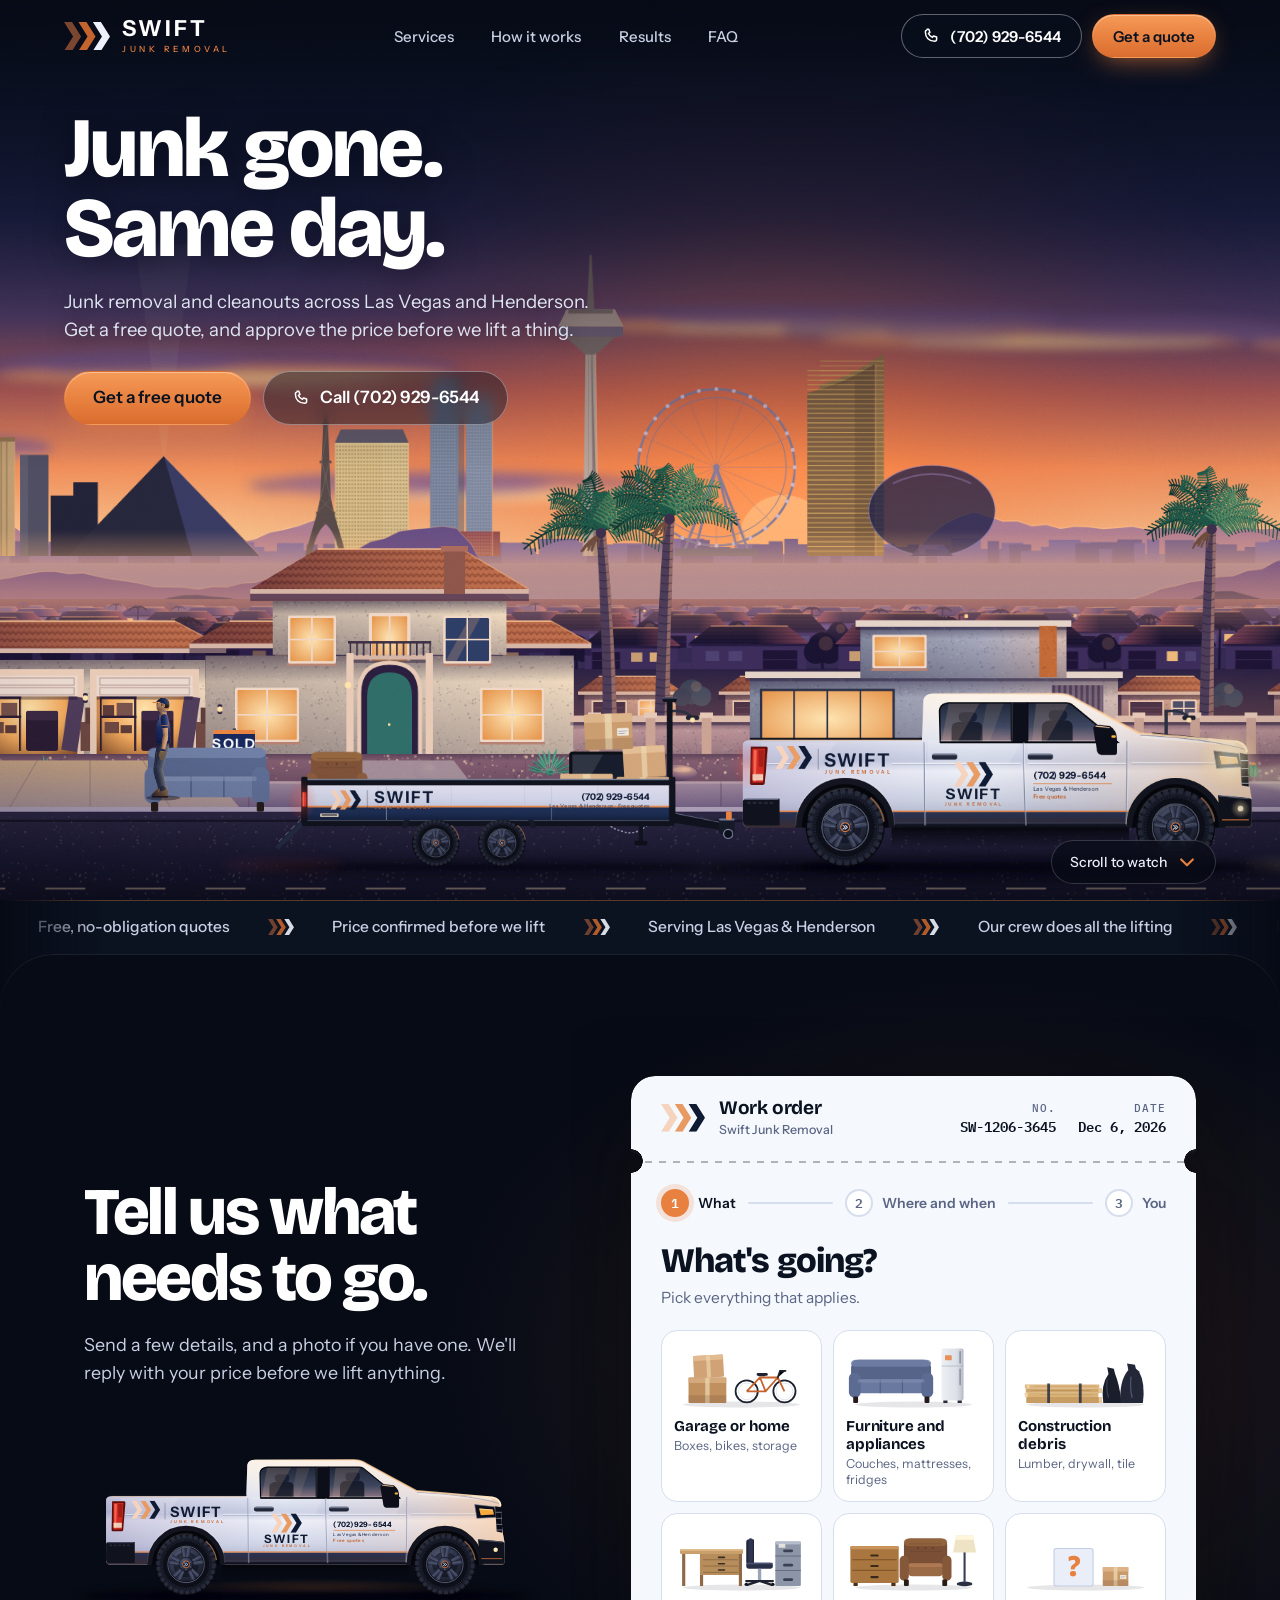
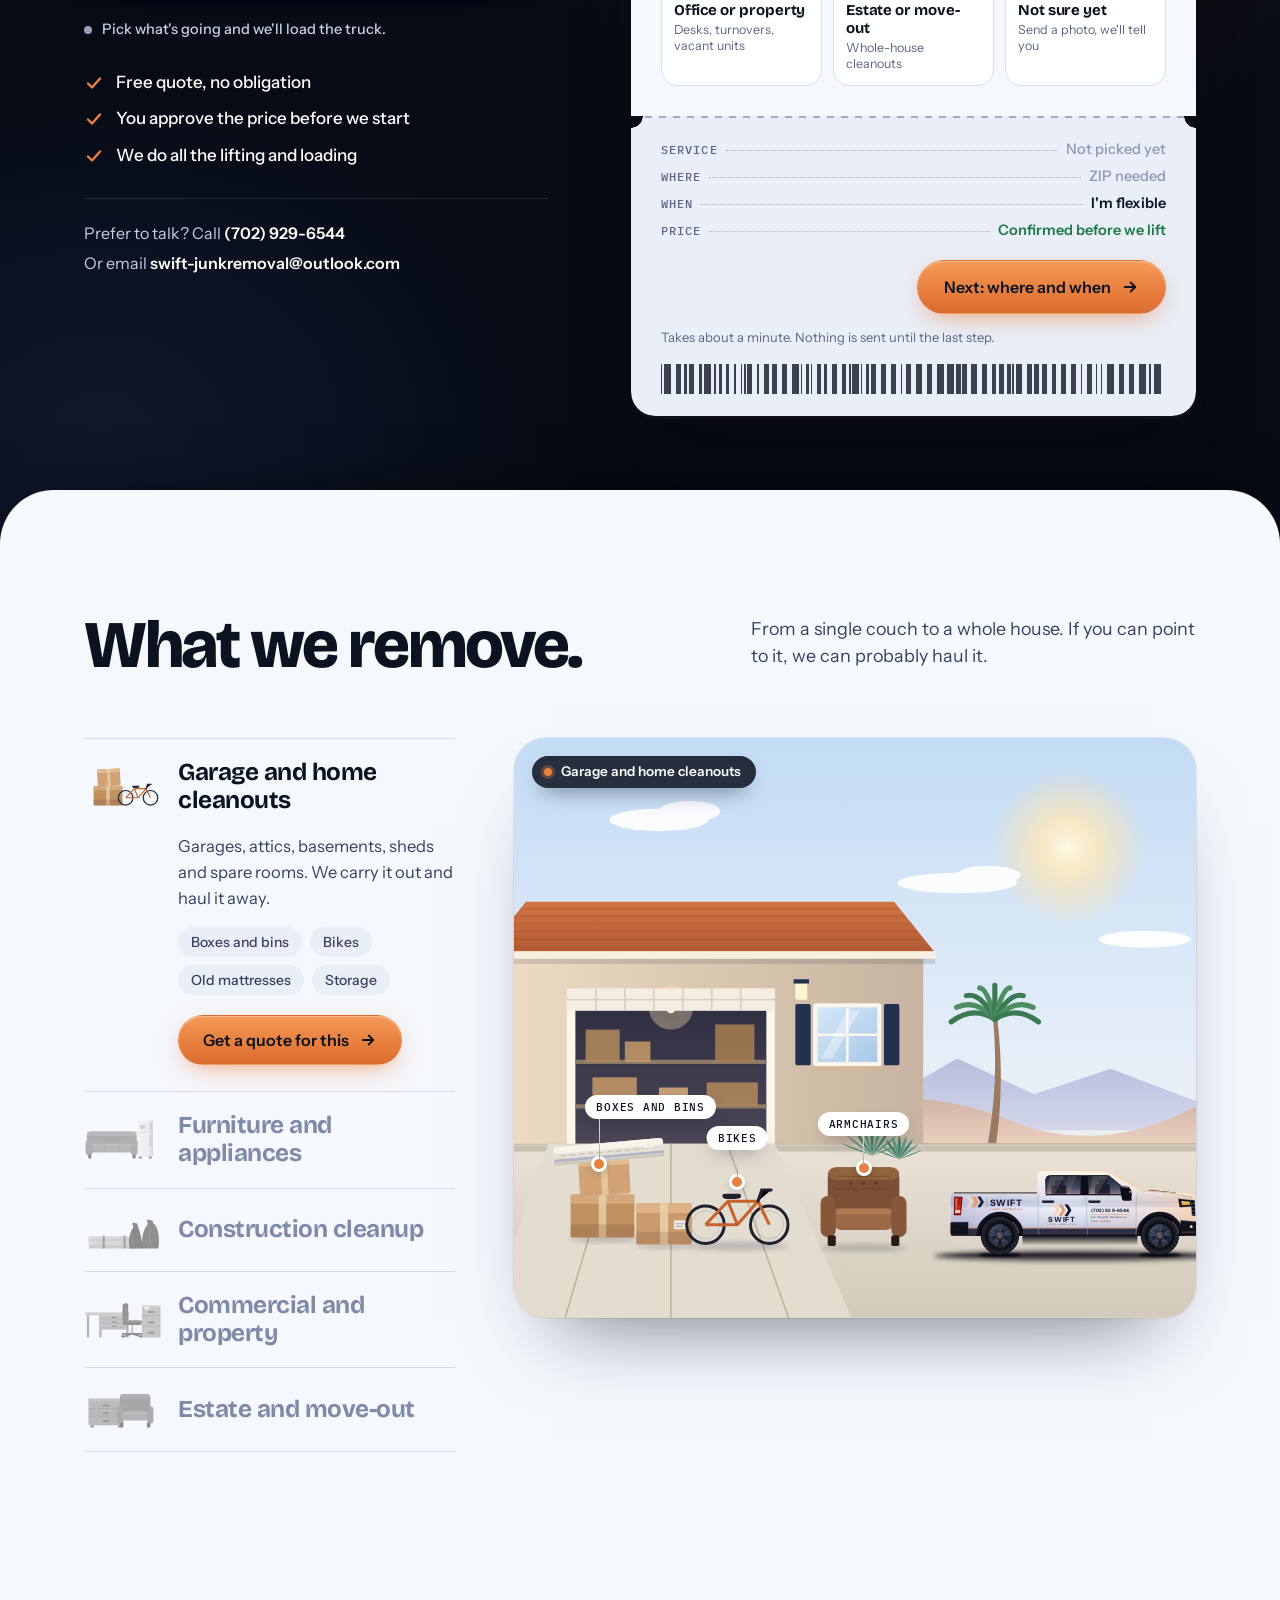
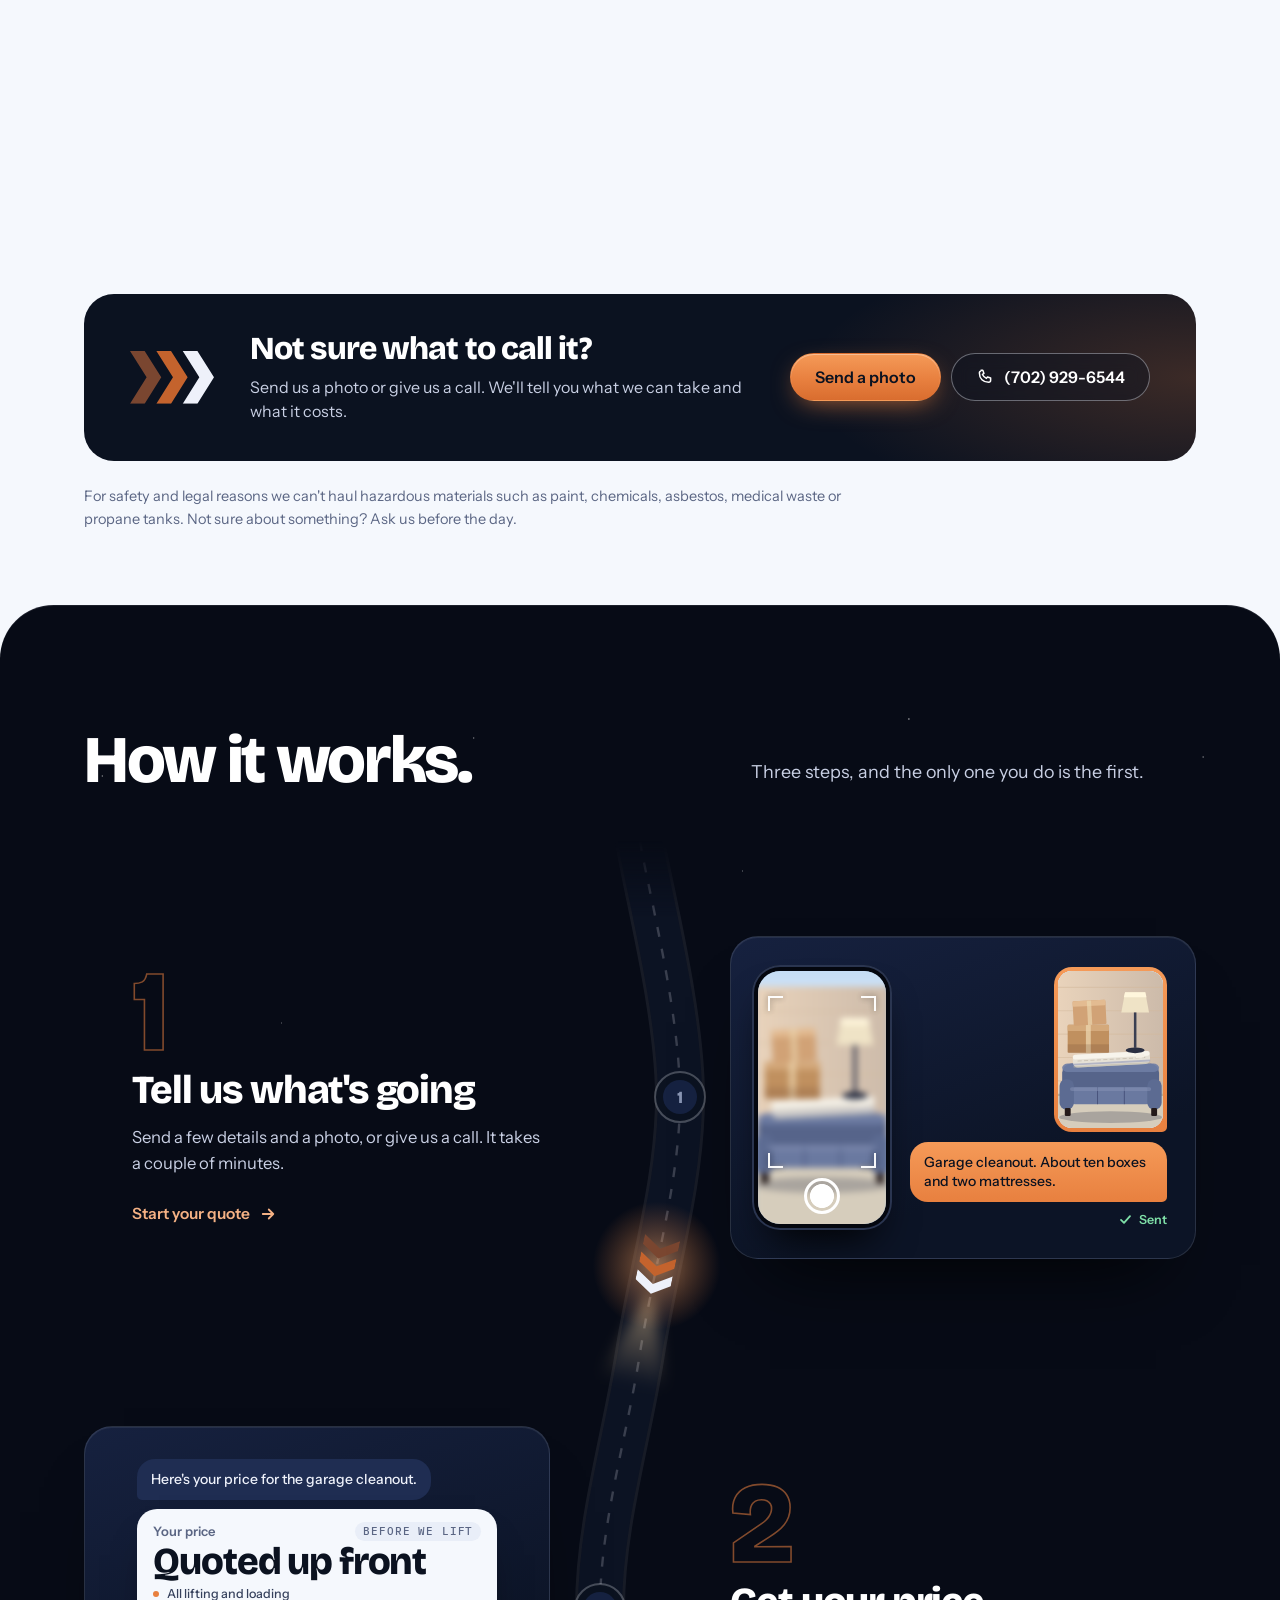
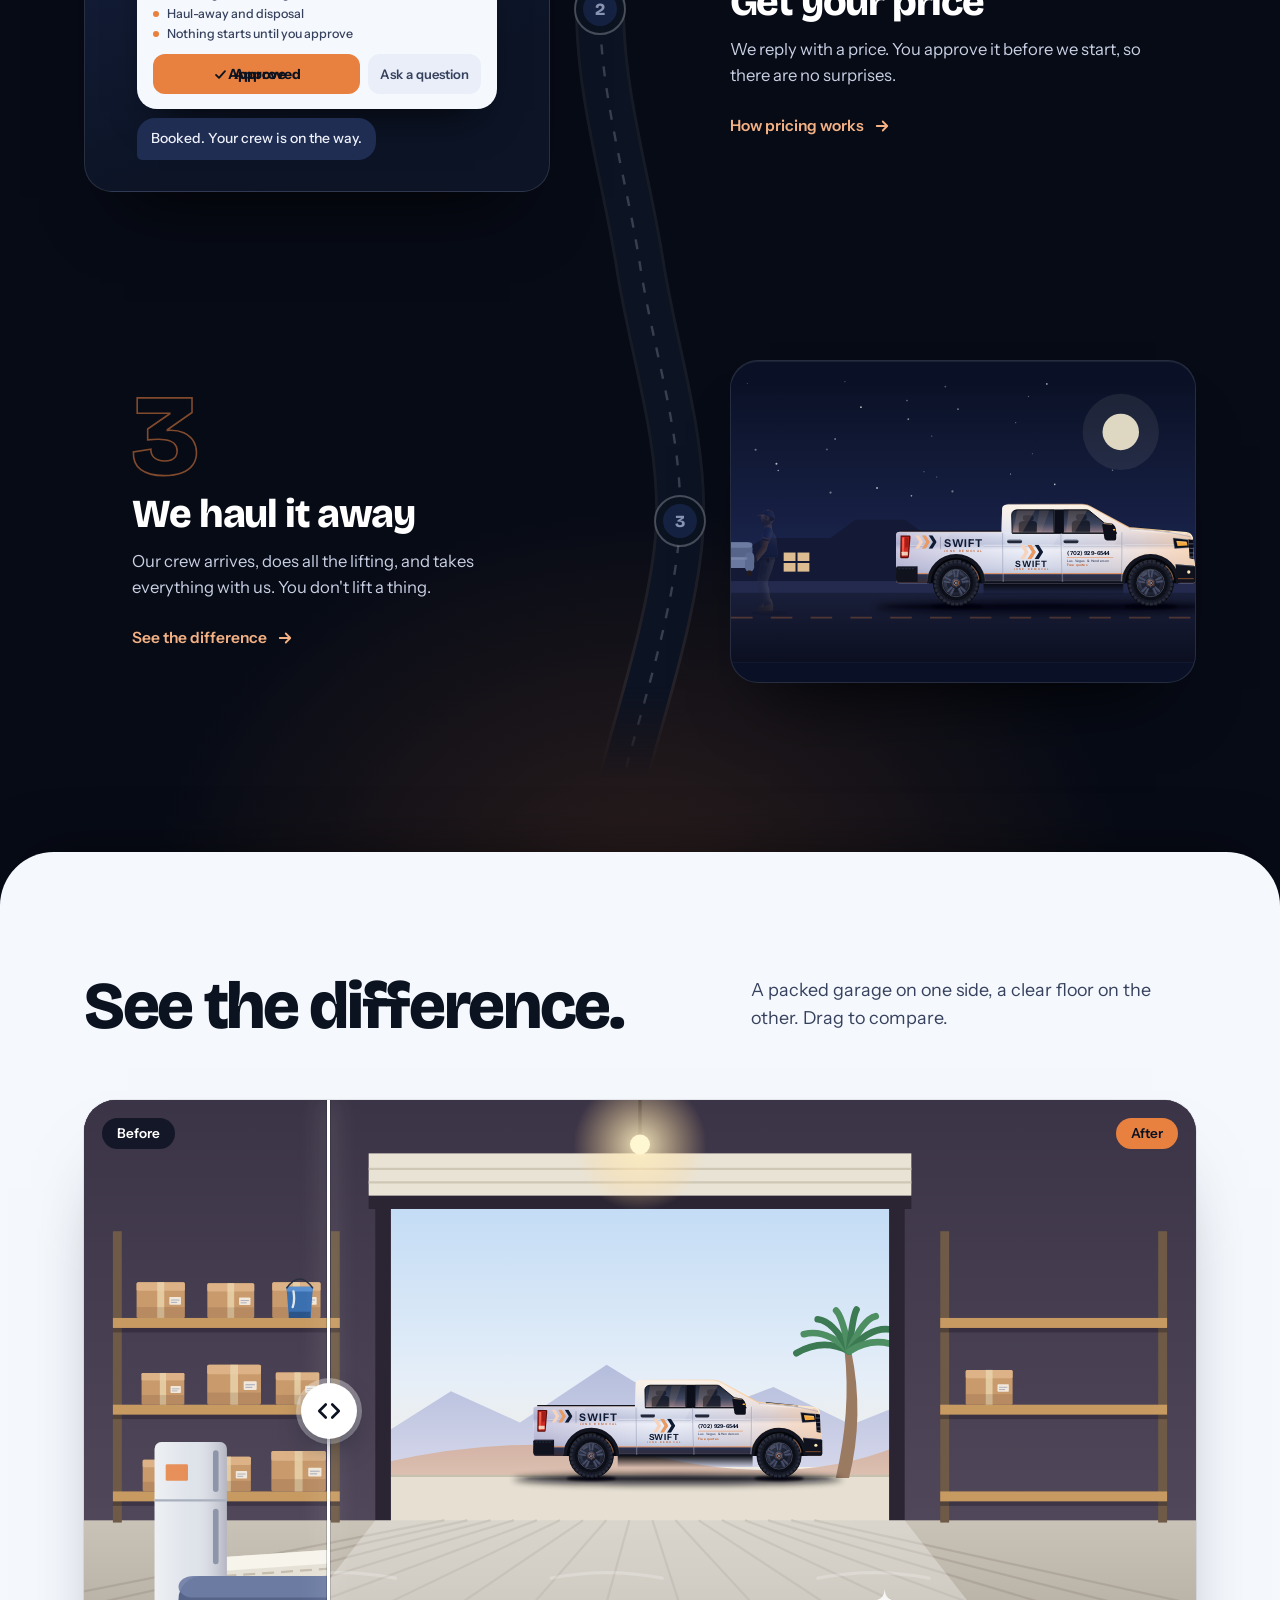
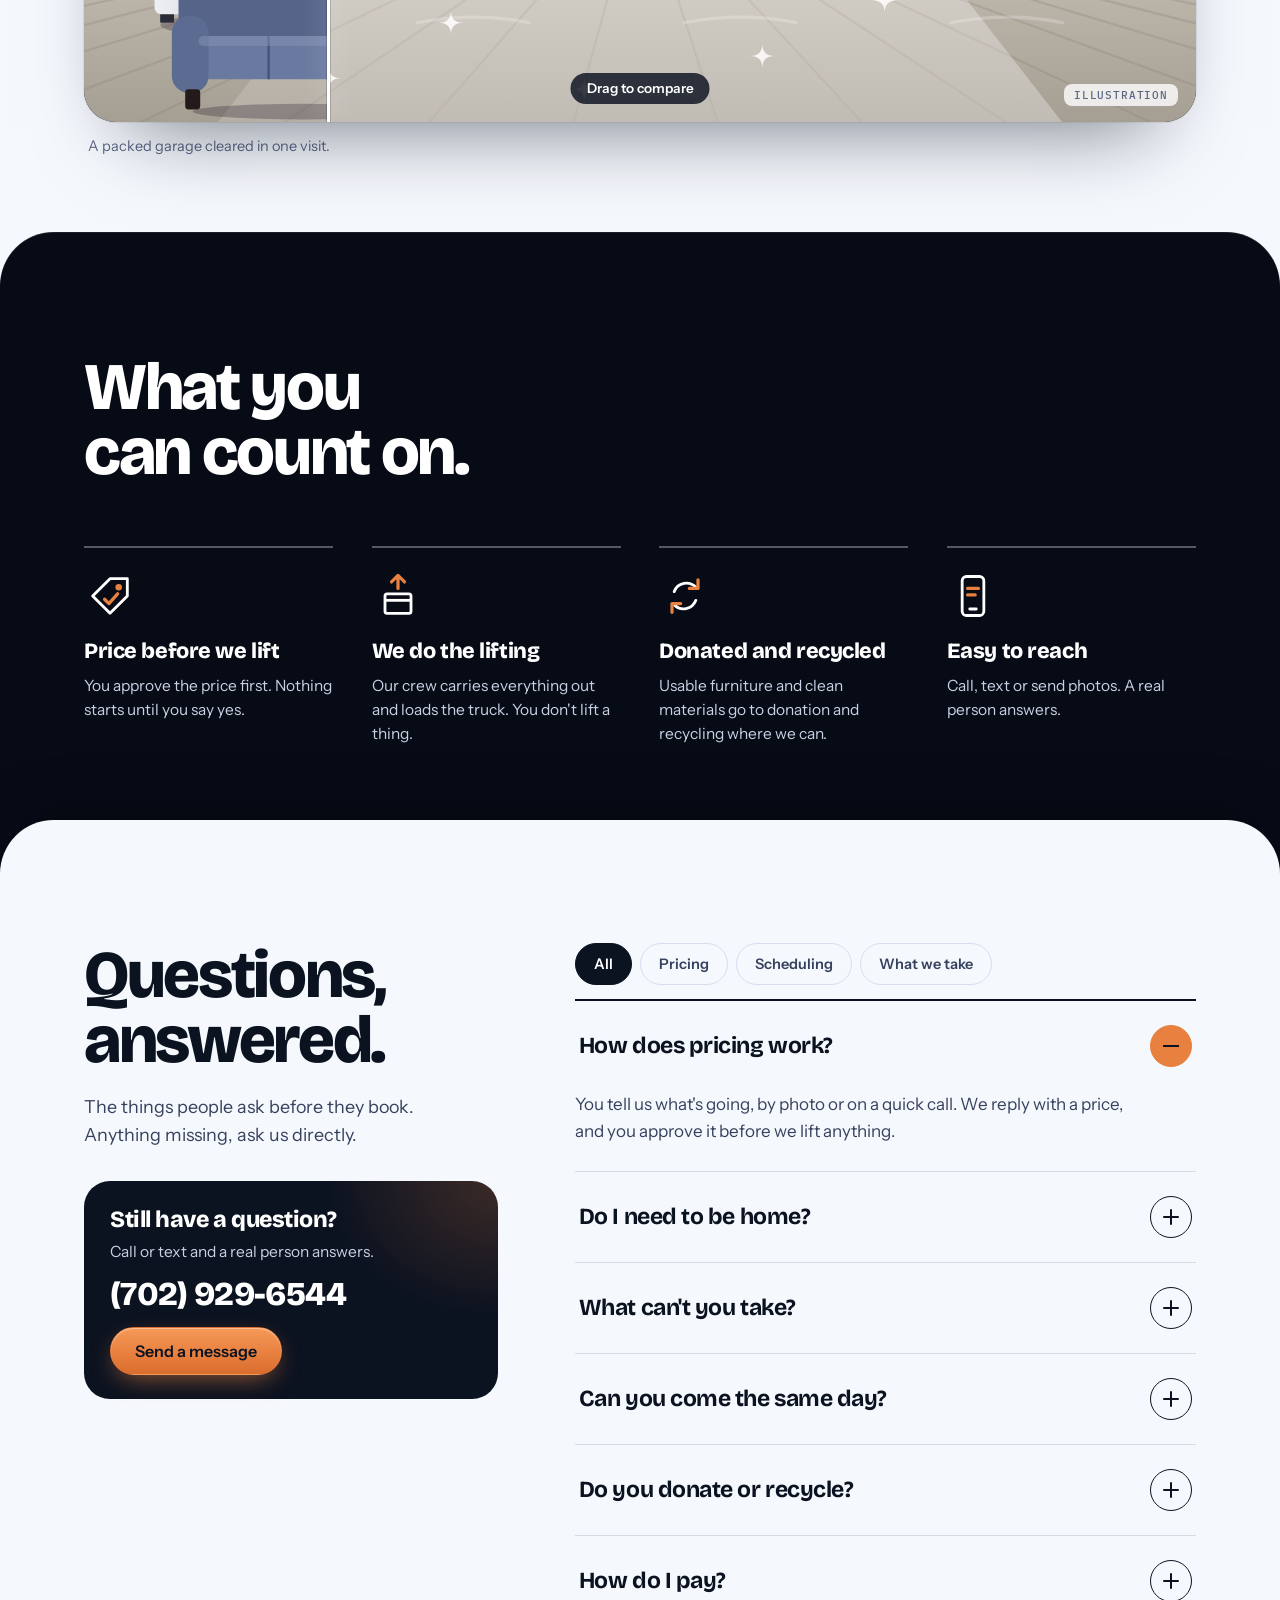
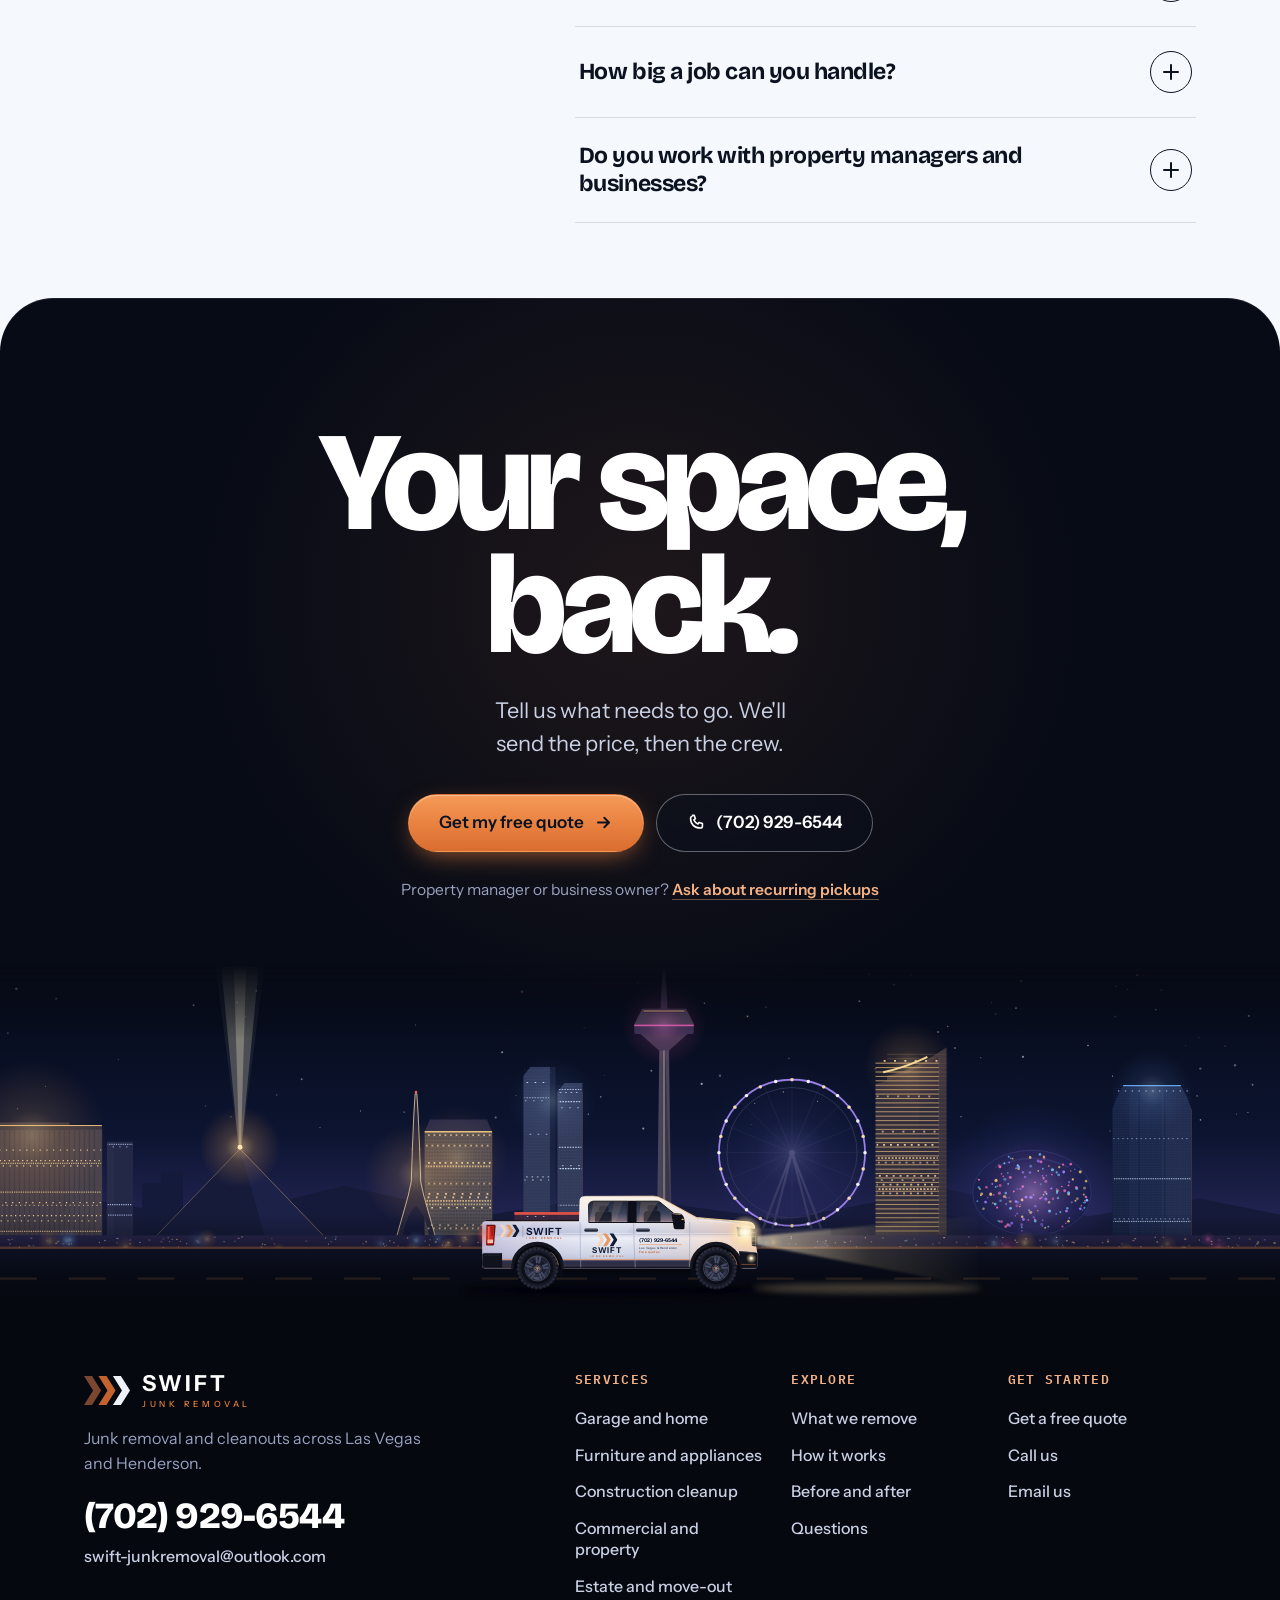
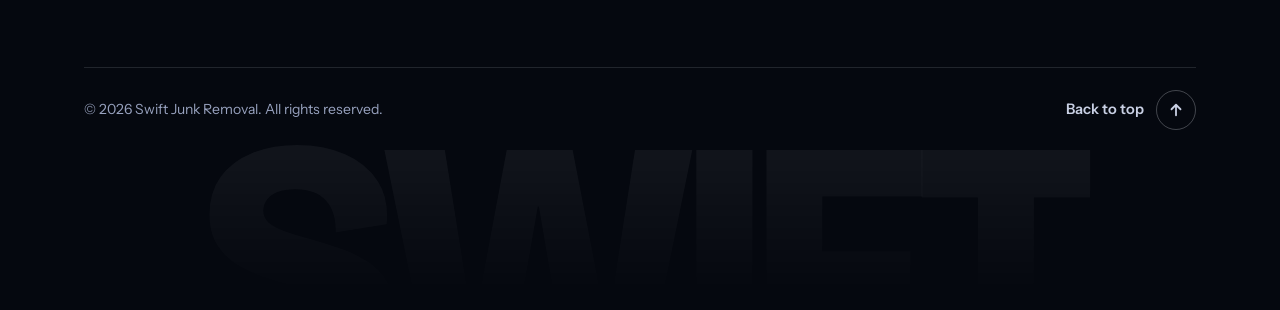
==== commit 39d3647e: "Go live: real phone and email, working quote form, no placeholders - Phone (702) 929-6544 and swift-" ====
--- a/index.html
+++ b/index.html
@@ -6,6 +6,10 @@
 <title>Swift Junk Removal | Las Vegas &amp; Henderson</title>
 <meta name="description" content="Fast junk removal and cleanouts across Las Vegas and Henderson. Free quote, and you approve the price before we lift anything.">
 <meta name="theme-color" content="#0b1220">
+<meta property="og:type" content="website"><meta property="og:title" content="Swift Junk Removal | Las Vegas &amp; Henderson">
+<meta property="og:description" content="Fast junk removal and cleanouts across Las Vegas and Henderson. Free quote, and you approve the price before we lift anything.">
+<link rel="icon" href="data:image/svg+xml,%3Csvg xmlns='http://www.w3.org/2000/svg' viewBox='0 0 172 108'%3E%3Crect width='172' height='108' fill='%230b1220'/%3E%3Cpath d='M0 0H30L64 54L30 108H0L34 54Z' fill='%237a4630' transform='translate(10 0) scale(.9 1)'/%3E%3Cpath d='M54 0H84L118 54L84 108H54L88 54Z' fill='%23c4632d' transform='translate(10 0) scale(.9 1)'/%3E%3Cpath d='M108 0H138L172 54L138 108H108L142 54Z' fill='%23eef1fa' transform='translate(10 0) scale(.9 1)'/%3E%3C/svg%3E">
+<script type="application/ld+json">{"@context":"https://schema.org","@type":"LocalBusiness","name":"Swift Junk Removal","description":"Junk removal and cleanouts across Las Vegas and Henderson.","telephone":"+17029296544","email":"swift-junkremoval@outlook.com","areaServed":[{"@type":"City","name":"Las Vegas"},{"@type":"City","name":"Henderson"}],"priceRange":"Free quotes"}</script>
 <link rel="preconnect" href="https://fonts.googleapis.com">
 <link rel="preconnect" href="https://fonts.gstatic.com" crossorigin>
 <link href="https://fonts.googleapis.com/css2?family=Bricolage+Grotesque:opsz,wght@12..96,500..800&family=Instrument+Sans:wght@400;500;600;700&family=IBM+Plex+Mono:wght@400;500;600&display=swap" rel="stylesheet">
@@ -335,7 +339,7 @@
     <a href="#services">Services</a><a href="#how">How it works</a><a href="#proof">Results</a><a href="#faq">FAQ</a>
   </nav>
   <div class="nav-cta">
-    <a class="btn btn-ghost" href="tel:+17020000000" aria-label="Call Swift Junk Removal"><svg aria-hidden="true"><use href="#i-phone"/></svg><span>(702) 000-0000</span></a>
+    <a class="btn btn-ghost" href="tel:+17029296544" aria-label="Call Swift Junk Removal"><svg aria-hidden="true"><use href="#i-phone"/></svg><span>(702) 929-6544</span></a>
     <a class="btn btn-primary" href="#quote" data-service="general">Get a quote</a>
   </div>
 </header>
@@ -392,7 +396,7 @@
       <p class="hero-sub">Junk removal and cleanouts across Las Vegas and Henderson. Get a free quote, and approve the price before we lift a thing.</p>
       <div class="hero-actions">
         <a class="btn btn-primary" href="#quote" data-service="general">Get a free quote</a>
-        <a class="btn btn-ghost" href="tel:+17020000000"><svg aria-hidden="true"><use href="#i-phone"/></svg>Call (702) 000-0000</a>
+        <a class="btn btn-ghost" href="tel:+17029296544"><svg aria-hidden="true"><use href="#i-phone"/></svg>Call (702) 929-6544</a>
       </div>
     </div>
 
@@ -406,7 +410,7 @@
           <p class="tk-sub">Send us a photo of what's going and we'll take it from there.</p>
           <div class="tk-actions"><a class="btn btn-primary" href="#quote" data-service="general">Send us a photo <svg aria-hidden="true"><use href="#i-arrow"/></svg></a></div>
         </div>
-        <div class="tk-stub"><span>Prefer to talk?</span><a href="tel:+17020000000">(702) 000-0000</a></div>
+        <div class="tk-stub"><span>Prefer to talk?</span><a href="tel:+17029296544">(702) 929-6544</a></div>
       </article>
     </div>
 
@@ -435,14 +439,14 @@
         <li><svg aria-hidden="true"><use href="#i-check"/></svg>We do all the lifting and loading</li>
       </ul>
       <div class="contact-lines" data-reveal style="--d:.28s">
-        <span>Prefer to talk? Call <a href="tel:+17020000000">(702) 000-0000</a></span>
-        <span>Or email <a href="mailto:hello@example.com">hello@example.com</a></span>
+        <span>Prefer to talk? Call <a href="tel:+17029296544">(702) 929-6544</a></span>
+        <span>Or email <a href="mailto:swift-junkremoval@outlook.com">swift-junkremoval@outlook.com</a></span>
       </div>
     </div>
 
     <div class="wo-wrap" id="formCard">
       <div class="wo-shell" id="woShell">
-        <form class="wo" id="quoteForm" novalidate>
+        <form class="wo" id="quoteForm" novalidate data-endpoint="https://formsubmit.co/ajax/swift-junkremoval@outlook.com">
           <header class="wo-head m-b">
             <div class="wo-id">
               <svg viewBox="0 0 172 108" aria-hidden="true"><use href="#mark-light"/></svg>
@@ -496,7 +500,7 @@
                 <p class="pane-sub">We'll reply with your price. You approve it before we lift anything.</p>
                 <div class="who-grid">
                   <div class="field"><label for="f-name">Your name</label><input id="f-name" name="name" type="text" autocomplete="name" required><span class="err" id="e-name" role="alert"></span></div>
-                  <div class="field"><label for="f-phone">Mobile number</label><input id="f-phone" name="phone" type="tel" autocomplete="tel" inputmode="tel" placeholder="(702) 000-0000" required><span class="err" id="e-phone" role="alert"></span></div>
+                  <div class="field"><label for="f-phone">Mobile number</label><input id="f-phone" name="phone" type="tel" autocomplete="tel" inputmode="tel" placeholder="(702) 555-0123" required><span class="err" id="e-phone" role="alert"></span></div>
                 </div>
                 <fieldset class="field when-field contact-field"><legend>Best way to reach you</legend>
                   <div class="chips">
@@ -521,6 +525,7 @@
               <button type="button" class="wo-back" id="woBack" hidden>Back</button>
               <button type="button" class="btn btn-primary" id="woNext">Next: where and when <svg aria-hidden="true"><use href="#i-arrow"/></svg></button>
             </div>
+            <p class="fail" id="sendFail" role="alert" hidden>That didn't go through. Please try again, or call <a href="tel:+17029296544">(702) 929-6544</a> and we'll take it by phone.</p>
             <p class="wo-fine" id="woFine">Takes about a minute. Nothing is sent until the last step.</p>
             <div class="barcode" id="barcode" aria-hidden="true"></div>
           </footer>
@@ -529,14 +534,13 @@
         <div class="wo-done" id="success" role="status" tabindex="-1">
           <div class="stamp" aria-hidden="true">Received</div>
           <h3>We've got your request.</h3>
-          <p class="done-lede">A real person reads every request. We'll text you with your price, and you approve it before we lift anything.</p>
+          <p class="done-lede">We'll text you with your price, and you approve it before we lift anything. Need us sooner? Call <a href="tel:+17029296544">(702) 929-6544</a>.</p>
           <ol class="next-list">
             <li><i>1</i><span><b>We review</b>Your details and any photos you sent.</span></li>
             <li><i>2</i><span><b>You get a price</b>By text or call. No surprises on the day.</span></li>
             <li><i>3</i><span><b>We haul it away</b>The crew does all the lifting and loading.</span></li>
           </ol>
           <p class="done-ref">Reference <b id="doneNo">SW-0000-0000</b></p>
-          <p class="demo-note" id="demoNote">Preview only: this form isn't connected to an inbox yet, so nothing was sent.</p>
           <button type="button" class="wo-again" id="woAgain">Add another job</button>
         </div>
       </div>
@@ -628,7 +632,7 @@
       </div>
       <div class="svc-help-actions">
         <a class="btn btn-primary" href="#quote" data-service="general">Send a photo</a>
-        <a class="btn btn-ghost" href="tel:+17020000000"><svg aria-hidden="true"><use href="#i-phone"/></svg>(702) 000-0000</a>
+        <a class="btn btn-ghost" href="tel:+17029296544"><svg aria-hidden="true"><use href="#i-phone"/></svg>(702) 929-6544</a>
       </div>
     </aside>
     <p class="svc-note" data-reveal>For safety and legal reasons we can't haul hazardous materials such as paint, chemicals, asbestos, medical waste or propane tanks. Not sure about something? Ask us before the day.</p>
@@ -680,14 +684,14 @@
           <div class="step-art">
             <div class="vgn v2" aria-hidden="true">
               <div class="chat">
-                <div class="bub in b-hi">Hi Dana, here's your price for the garage cleanout.</div>
+                <div class="bub in b-hi">Here's your price for the garage cleanout.</div>
                 <div class="pcard">
-                  <div class="pc-top"><span>Your price</span><em>Placeholder</em></div>
-                  <div class="pc-amt">$&bull;&bull;&bull;</div>
+                  <div class="pc-top"><span>Your price</span><em>Before we lift</em></div>
+                  <div class="pc-amt">Quoted up front</div>
                   <ul><li>All lifting and loading</li><li>Haul-away and disposal</li><li>Nothing starts until you approve</li></ul>
                   <div class="pc-btns"><span class="pc-approve"><b>Approve</b><b class="done"><svg><use href="#i-check"/></svg>Approved</b><span class="tap"></span></span><span class="pc-ask">Ask a question</span></div>
                 </div>
-                <div class="bub in b-conf">Booked. We'll see you Tuesday morning.</div>
+                <div class="bub in b-conf">Booked. Your crew is on the way.</div>
               </div>
             </div>
           </div>
@@ -721,13 +725,20 @@
         <div class="ba-layer ba-after" id="baAfter"></div>
         <div class="ba-layer ba-before" id="baBefore"></div>
         <span class="ba-tag t-before">Before</span><span class="ba-tag t-after">After</span>
-        <span class="ba-ph">Placeholder art</span>
+        <span class="ba-ph">Illustration</span>
         <div class="ba-line"><button type="button" class="ba-grip" id="baGrip" role="slider" aria-label="Compare before and after" aria-valuemin="0" aria-valuemax="100" aria-valuenow="50"><svg viewBox="0 0 24 24" aria-hidden="true"><path d="M9 6l-6 6 6 6M15 6l6 6-6 6" fill="none" stroke="currentColor" stroke-width="2.4" stroke-linecap="round" stroke-linejoin="round"/></svg></button></div>
         <span class="ba-hint" aria-hidden="true">Drag to compare</span>
       </div>
-      <figcaption>Garage cleanout, one visit. Real before-and-after photos from our jobs will go here.</figcaption>
+      <figcaption>A packed garage cleared in one visit.</figcaption>
     </figure>
 
+    
+  </div>
+</section>
+
+<section class="sheet sheet--night promise-sec" id="promise" data-tone="night" aria-labelledby="pr-h">
+  <div class="wrap">
+    <h2 class="h2" id="pr-h" data-reveal>What you can count on.</h2>
     <ul class="promises">
       <li data-reveal>
         <svg viewBox="0 0 48 48" aria-hidden="true"><path d="M8 24 L24 8 H40 V24 L24 40Z" fill="none" stroke="currentColor" stroke-width="2.6" stroke-linejoin="round"/><circle cx="32" cy="16" r="3" fill="#e8803f"/><path d="M19 27 l4 4 8-9" fill="none" stroke="#e8803f" stroke-width="3" stroke-linecap="round" stroke-linejoin="round"/></svg>
@@ -749,34 +760,6 @@
   </div>
 </section>
 
-<section class="sheet sheet--night reviews-sec" id="reviews" data-tone="night" aria-labelledby="rv-h">
-  <div class="wrap">
-    <div class="reviews" data-reveal>
-      <div class="rv-head">
-        <h2 class="rv-title" id="rv-h">What neighbors say.</h2>
-        <span class="rv-ph">Placeholder reviews, to be replaced with real ones</span>
-      </div>
-      <div class="rv-grid">
-        <figure class="rv rv-lead">
-          <svg class="stars" viewBox="0 0 120 22" aria-label="5 out of 5 stars"><path id="stp" d="M11 1.5l2.9 6.2 6.7.8-5 4.6 1.4 6.7L11 16.4l-6 3.4 1.4-6.7-5-4.6 6.7-.8z" fill="#f4a561"/><use href="#stp" x="24"/><use href="#stp" x="48"/><use href="#stp" x="72"/><use href="#stp" x="96"/></svg>
-          <blockquote>They showed up, did all the lifting, and the garage has never looked this good. Price was exactly what they said.</blockquote>
-          <figcaption><b>Customer name</b><span>Henderson</span></figcaption>
-        </figure>
-        <figure class="rv">
-          <svg class="stars" viewBox="0 0 120 22" aria-label="5 out of 5 stars"><use href="#stp"/><use href="#stp" x="24"/><use href="#stp" x="48"/><use href="#stp" x="72"/><use href="#stp" x="96"/></svg>
-          <blockquote>I sent two photos and had a price in minutes. No surprises when they arrived.</blockquote>
-          <figcaption><b>Customer name</b><span>Summerlin</span></figcaption>
-        </figure>
-        <figure class="rv">
-          <svg class="stars" viewBox="0 0 120 22" aria-label="5 out of 5 stars"><use href="#stp"/><use href="#stp" x="24"/><use href="#stp" x="48"/><use href="#stp" x="72"/><use href="#stp" x="96"/></svg>
-          <blockquote>A full estate cleanout, handled without any fuss. Respectful and fast.</blockquote>
-          <figcaption><b>Customer name</b><span>Las Vegas</span></figcaption>
-        </figure>
-      </div>
-    </div>
-  </div>
-</section>
-
 
 <section class="sheet sheet--day faq-sec" id="faq" data-tone="day" aria-labelledby="faq-h">
   <div class="wrap faq-grid">
@@ -786,7 +769,7 @@
       <aside class="faq-help" data-reveal style="--d:.14s">
         <h3>Still have a question?</h3>
         <p>Call or text and a real person answers.</p>
-        <a class="faq-phone" href="tel:+17020000000">(702) 000-0000</a>
+        <a class="faq-phone" href="tel:+17029296544">(702) 929-6544</a>
         <div class="faq-help-actions"><a class="btn btn-primary" href="#quote" data-service="general">Send a message</a></div>
       </aside>
     </div>
@@ -850,7 +833,7 @@
     <p class="fin-lede" data-reveal style="--d:.08s">Tell us what needs to go. We'll send the price, then the crew.</p>
     <div class="fin-actions" data-reveal style="--d:.14s">
       <a class="btn btn-primary" href="#quote" data-service="general">Get my free quote <svg aria-hidden="true"><use href="#i-arrow"/></svg></a>
-      <a class="btn btn-ghost" href="tel:+17020000000"><svg aria-hidden="true"><use href="#i-phone"/></svg>(702) 000-0000</a>
+      <a class="btn btn-ghost" href="tel:+17029296544"><svg aria-hidden="true"><use href="#i-phone"/></svg>(702) 929-6544</a>
     </div>
     <p class="fin-biz" data-reveal style="--d:.2s">Property manager or business owner? <a href="#quote" data-service="commercial">Ask about recurring pickups</a></p>
   </div>
@@ -870,8 +853,8 @@
       <div class="foot-brand">
         <a class="brand" href="#top" aria-label="Swift Junk Removal, back to top"><svg viewBox="0 0 172 108" aria-hidden="true"><use href="#mark-dark"/></svg><span class="brand-text"><span class="brand-name">SWIFT</span><span class="brand-sub">JUNK REMOVAL</span></span></a>
         <p>Junk removal and cleanouts across Las Vegas and Henderson.</p>
-        <a class="foot-phone" href="tel:+17020000000">(702) 000-0000</a>
-        <a class="foot-mail" href="mailto:hello@example.com">hello@example.com</a>
+        <a class="foot-phone" href="tel:+17029296544">(702) 929-6544</a>
+        <a class="foot-mail" href="mailto:swift-junkremoval@outlook.com">swift-junkremoval@outlook.com</a>
       </div>
       <nav class="foot-cols" aria-label="Footer">
         <div>
@@ -897,8 +880,8 @@
           <h4>Get started</h4>
           <ul>
             <li><a href="#quote" data-service="general">Get a free quote</a></li>
-            <li><a href="tel:+17020000000">Call us</a></li>
-            <li><a href="mailto:hello@example.com">Email us</a></li>
+            <li><a href="tel:+17029296544">Call us</a></li>
+            <li><a href="mailto:swift-junkremoval@outlook.com">Email us</a></li>
           </ul>
         </div>
       </nav>
--- a/css/sections.css
+++ b/css/sections.css
@@ -220,6 +220,10 @@
 .next-list b { display: block; font: 700 16px/1.3 var(--display); color: var(--ink); }
 .done-ref { margin: 26px 0 0; padding-top: 18px; border-top: 2px dashed var(--paper-3); font: 500 13px/1 var(--mono); letter-spacing: .06em; color: var(--ink-3); }
 .done-ref b { color: var(--ink); font-weight: 600; }
+.fail { margin: 14px 0 0; padding: 12px 14px; border-radius: 10px; background: #fdecea; border: 1px solid #f0a79e; color: #9a2a1b; font: 600 14px/1.45 var(--body); }
+.fail a { color: inherit; }
+.fail[hidden] { display: none; }
+.btn.busy { opacity: .7; pointer-events: none; }
 .demo-note { margin: 14px 0 0; padding: 10px 14px; border-radius: 10px; background: #fff1e6; border: 1px solid #f0b88c; color: #8a4310; font: 500 13.5px/1.4 var(--body); }
 .wo-again { margin-top: 18px; padding: 0; background: none; border: 0; cursor: pointer; font: 600 15px/1 var(--body); color: var(--ink-2); text-decoration: underline; text-underline-offset: 4px; text-decoration-color: var(--paper-3); }
 .wo-again:hover { color: var(--ink); text-decoration-color: var(--ink); }
@@ -686,3 +690,11 @@
 }
 
 
+
+/* the promises sit on a night sheet now */
+.promise-sec .h2 { max-width: 14ch; color: #fff; }
+.promise-sec .promises { margin-top: clamp(32px, 5vw, 60px); }
+.promise-sec .promises li { border-top-color: rgba(238, 241, 250, .34); }
+.promise-sec .promises svg { color: #fff; }
+.promise-sec .promises h3 { color: #fff; }
+.promise-sec .promises p { color: var(--ice-dim); }
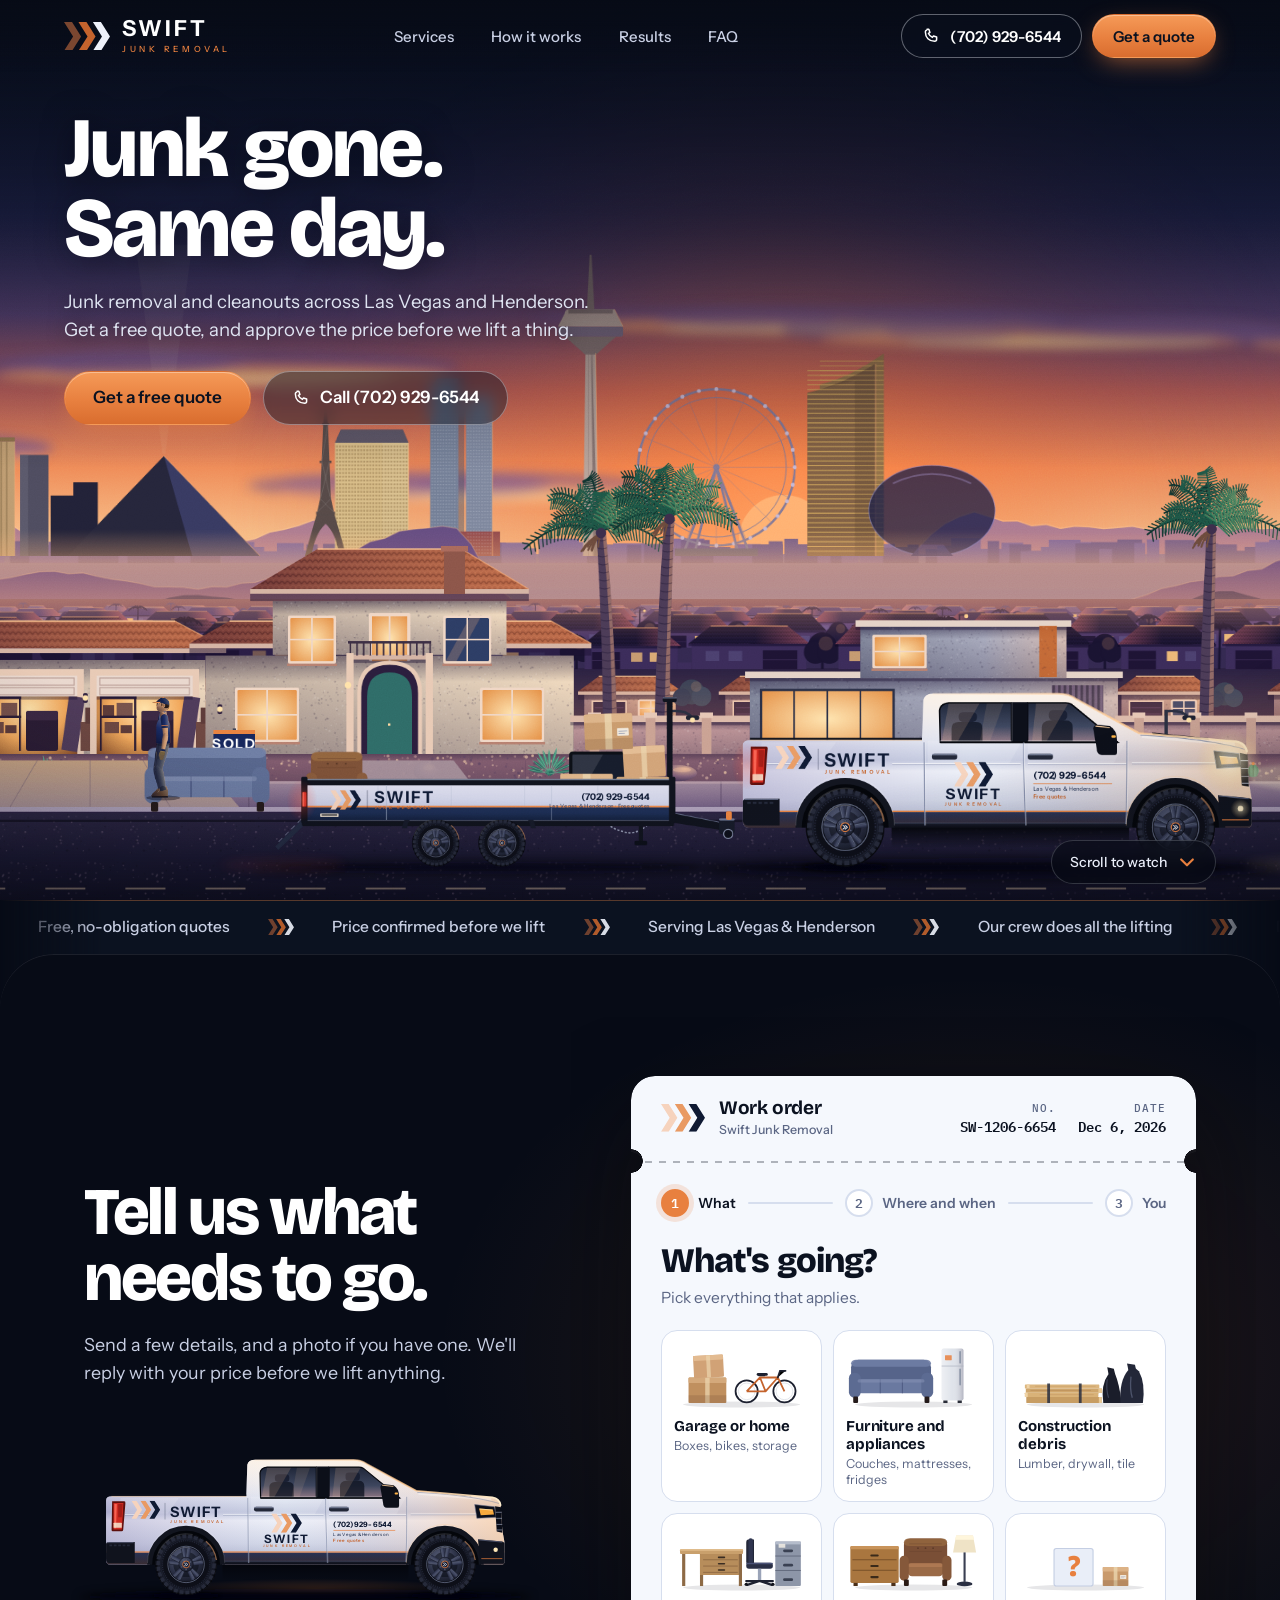
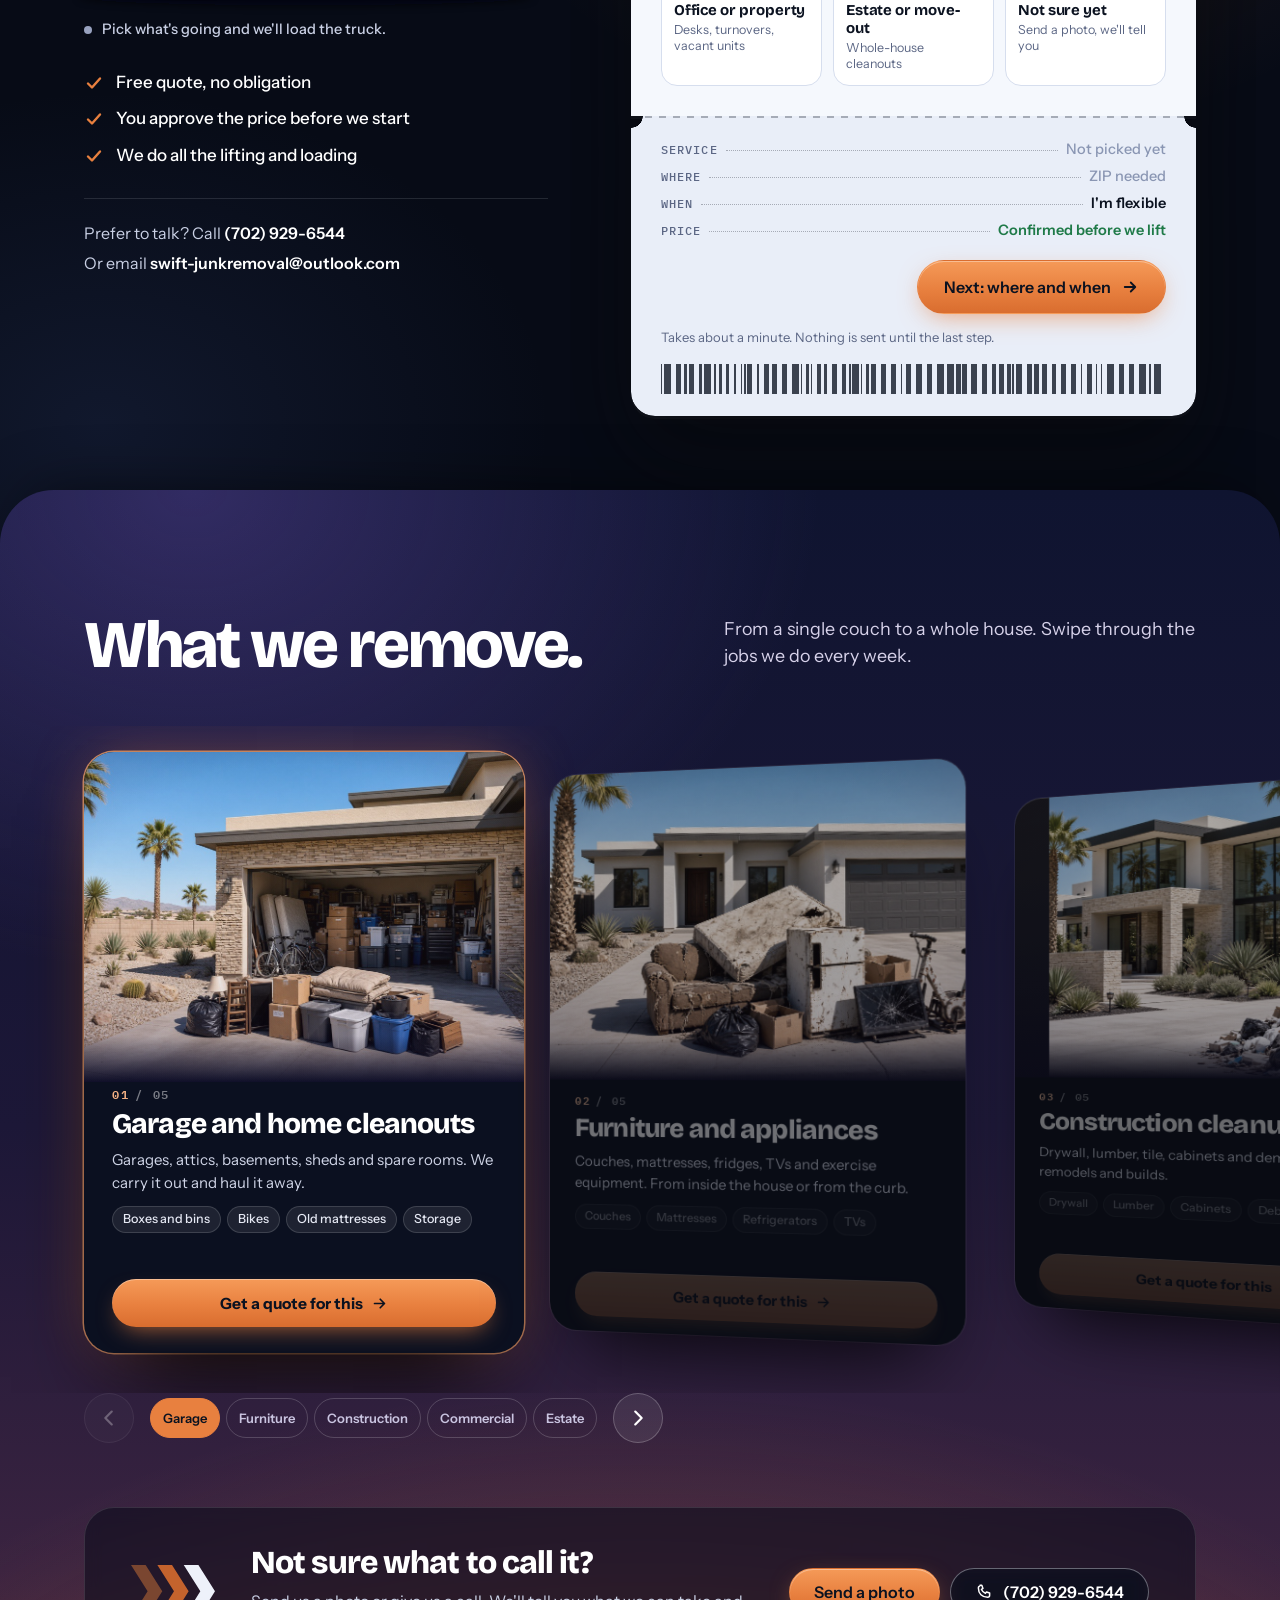
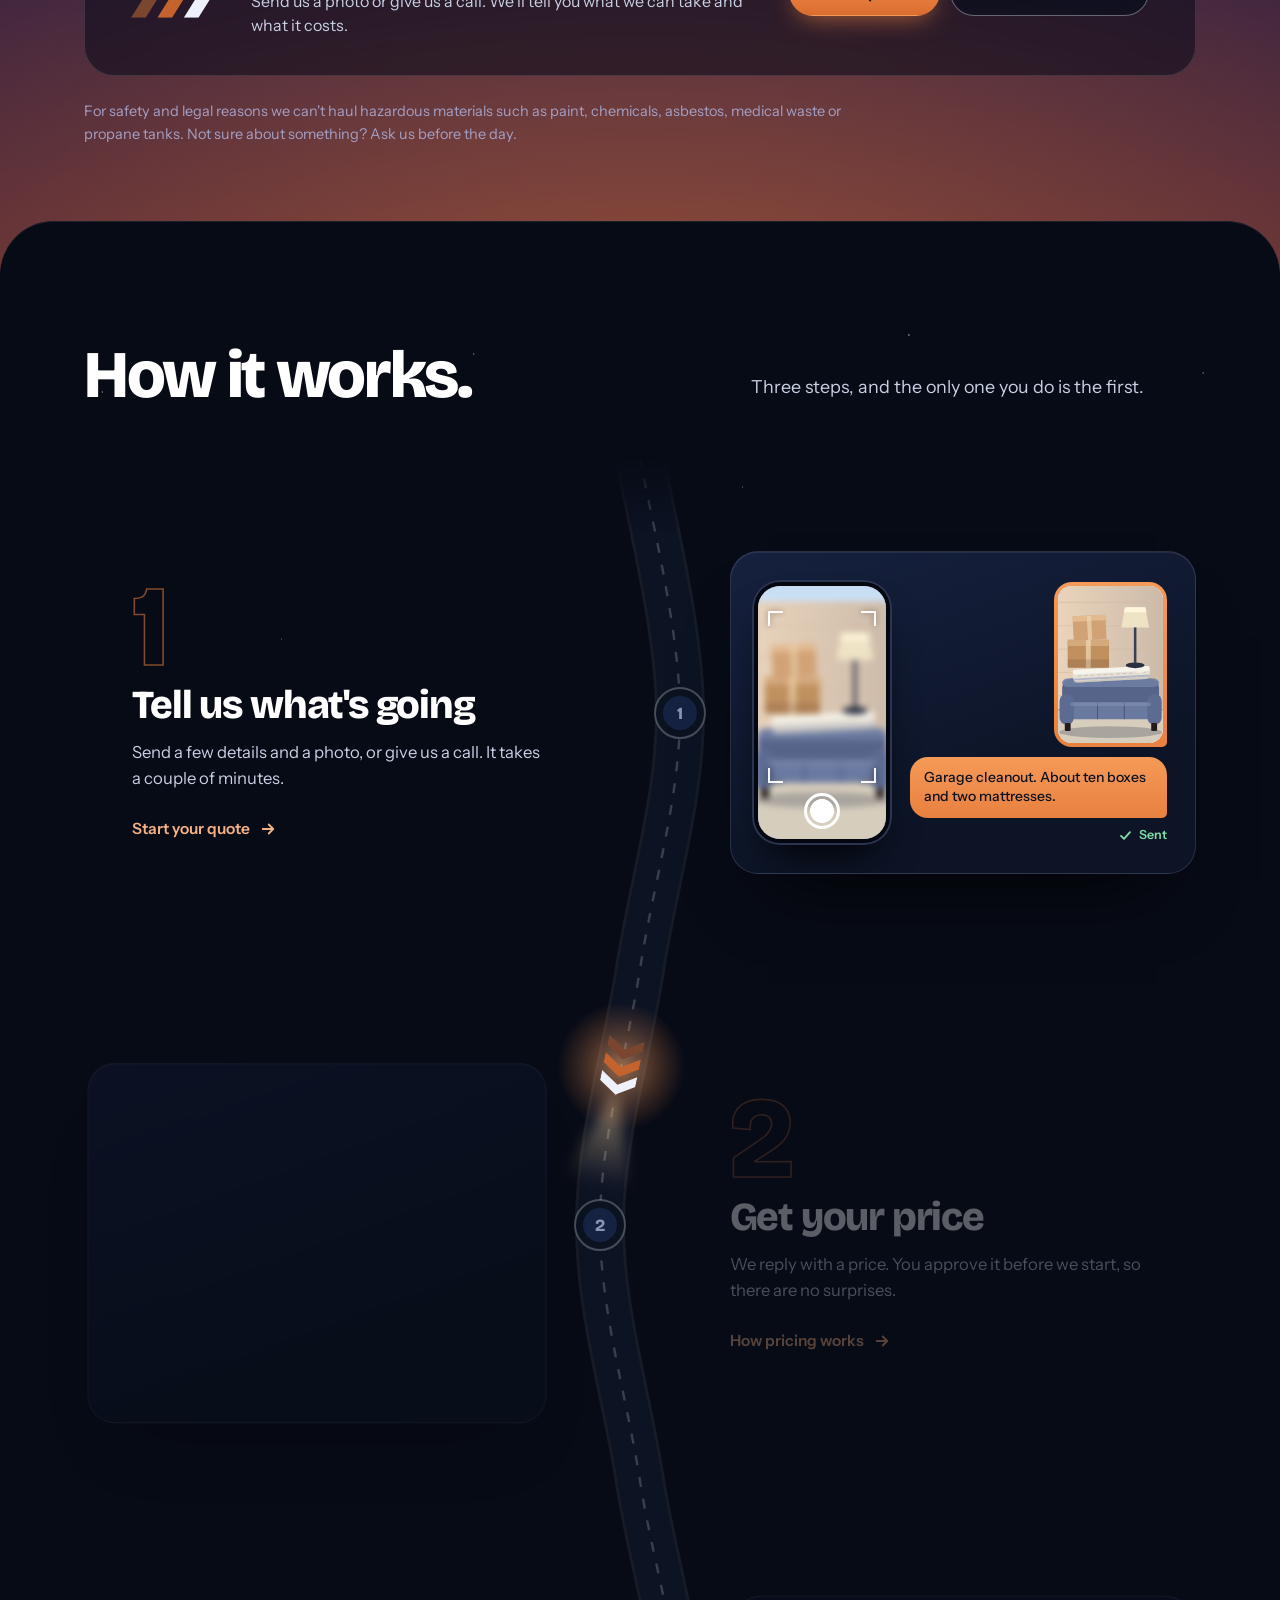
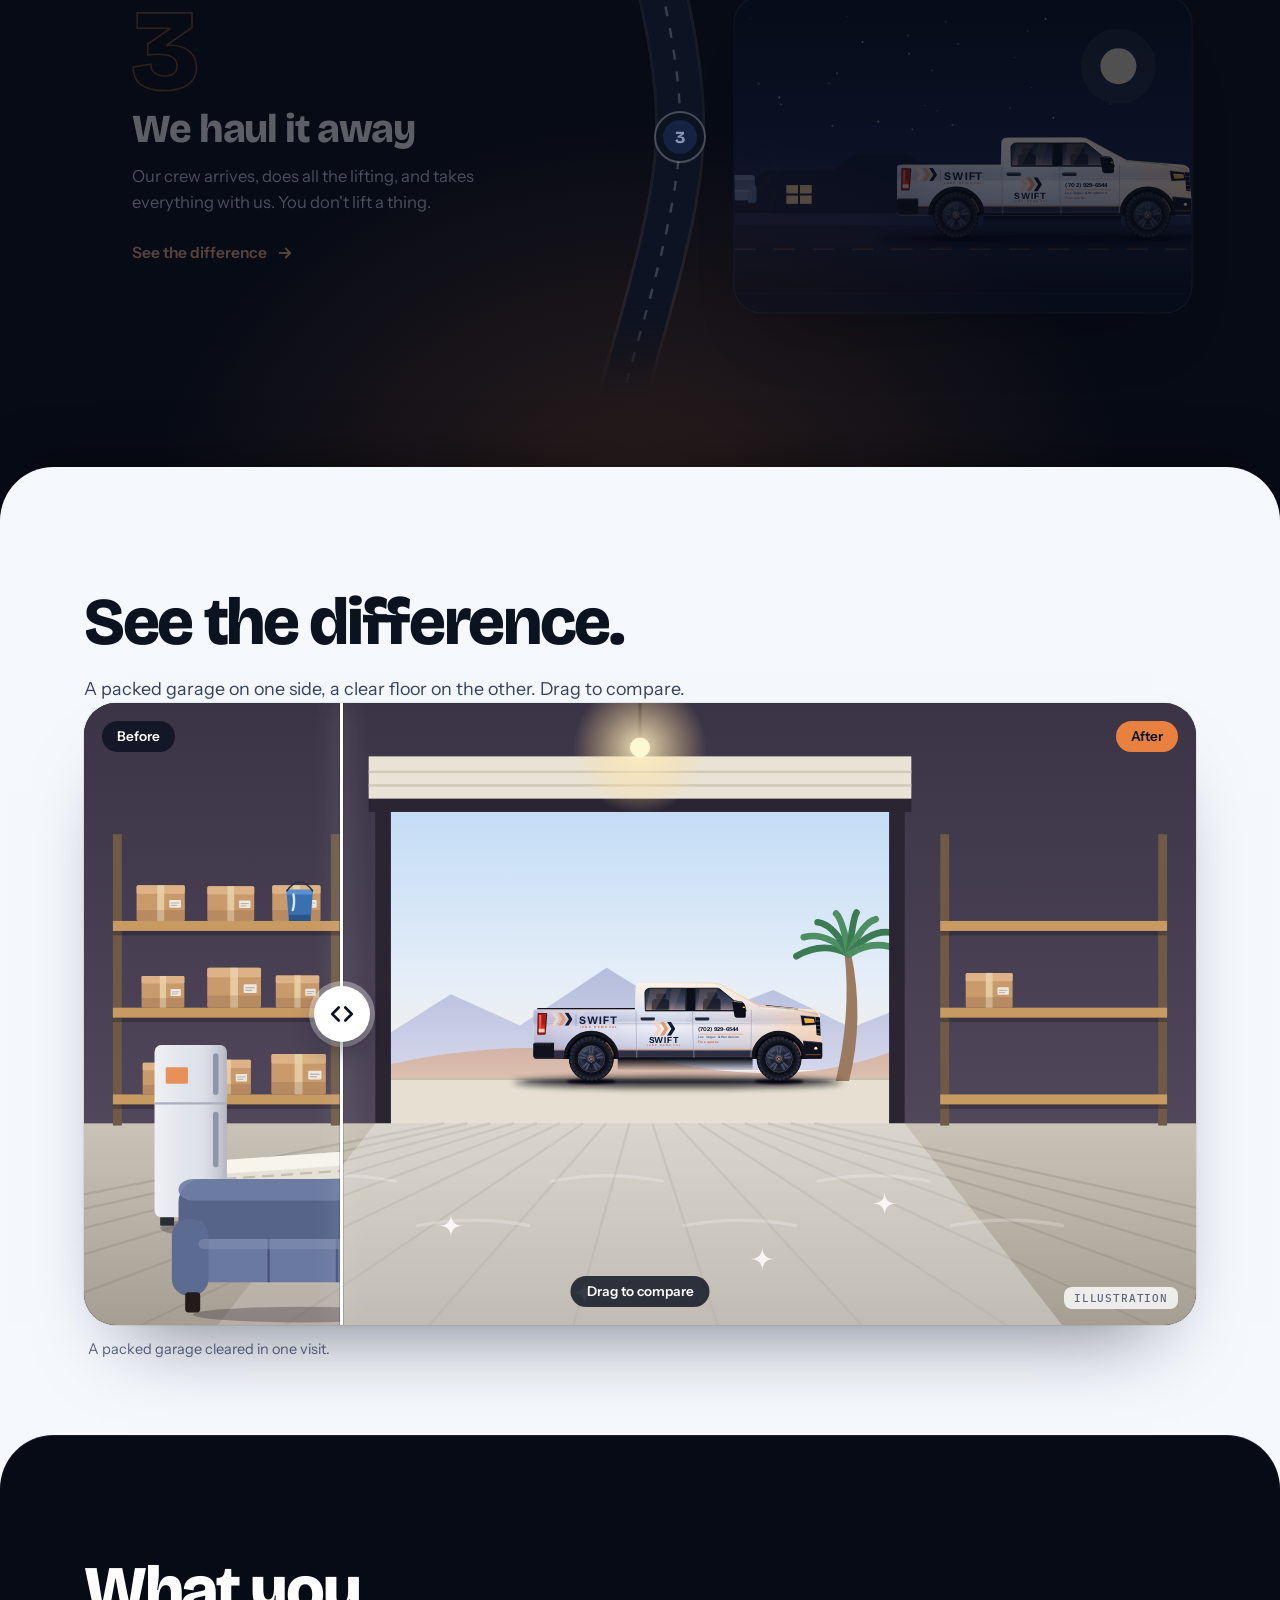
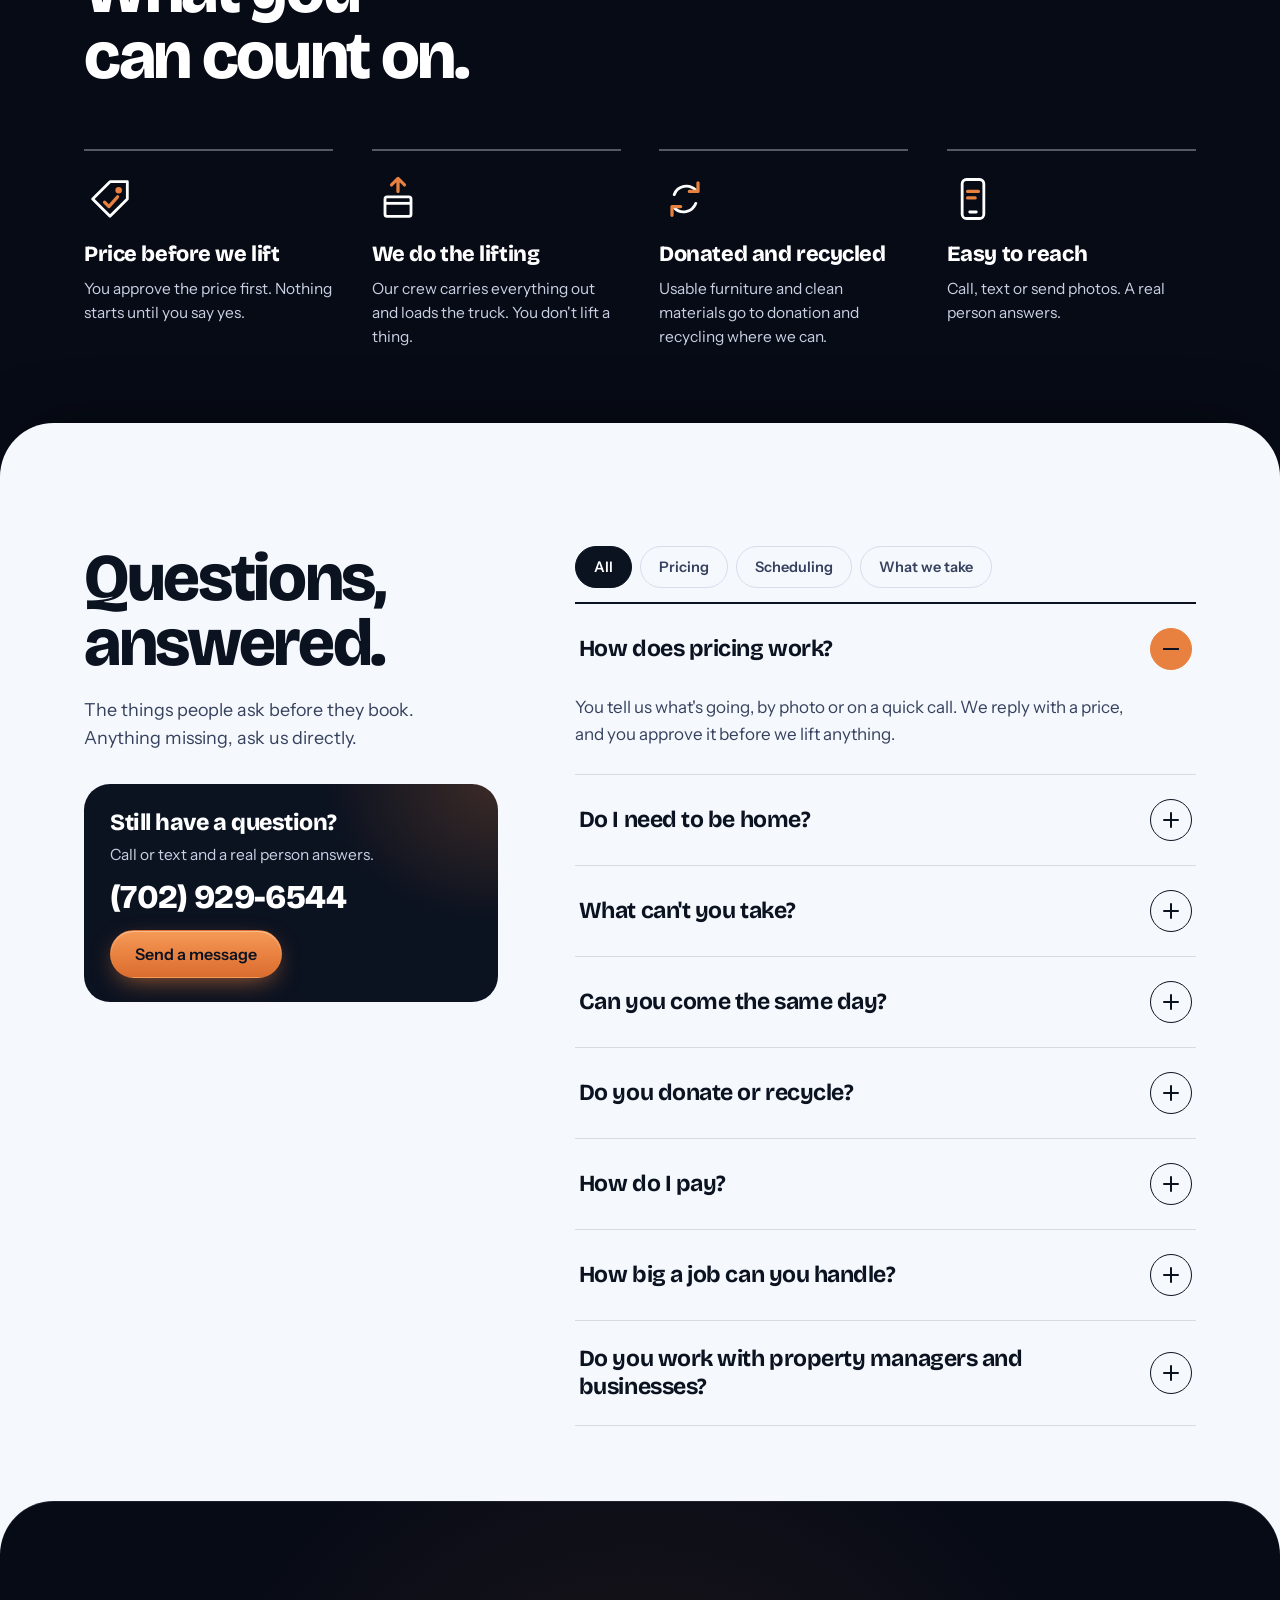
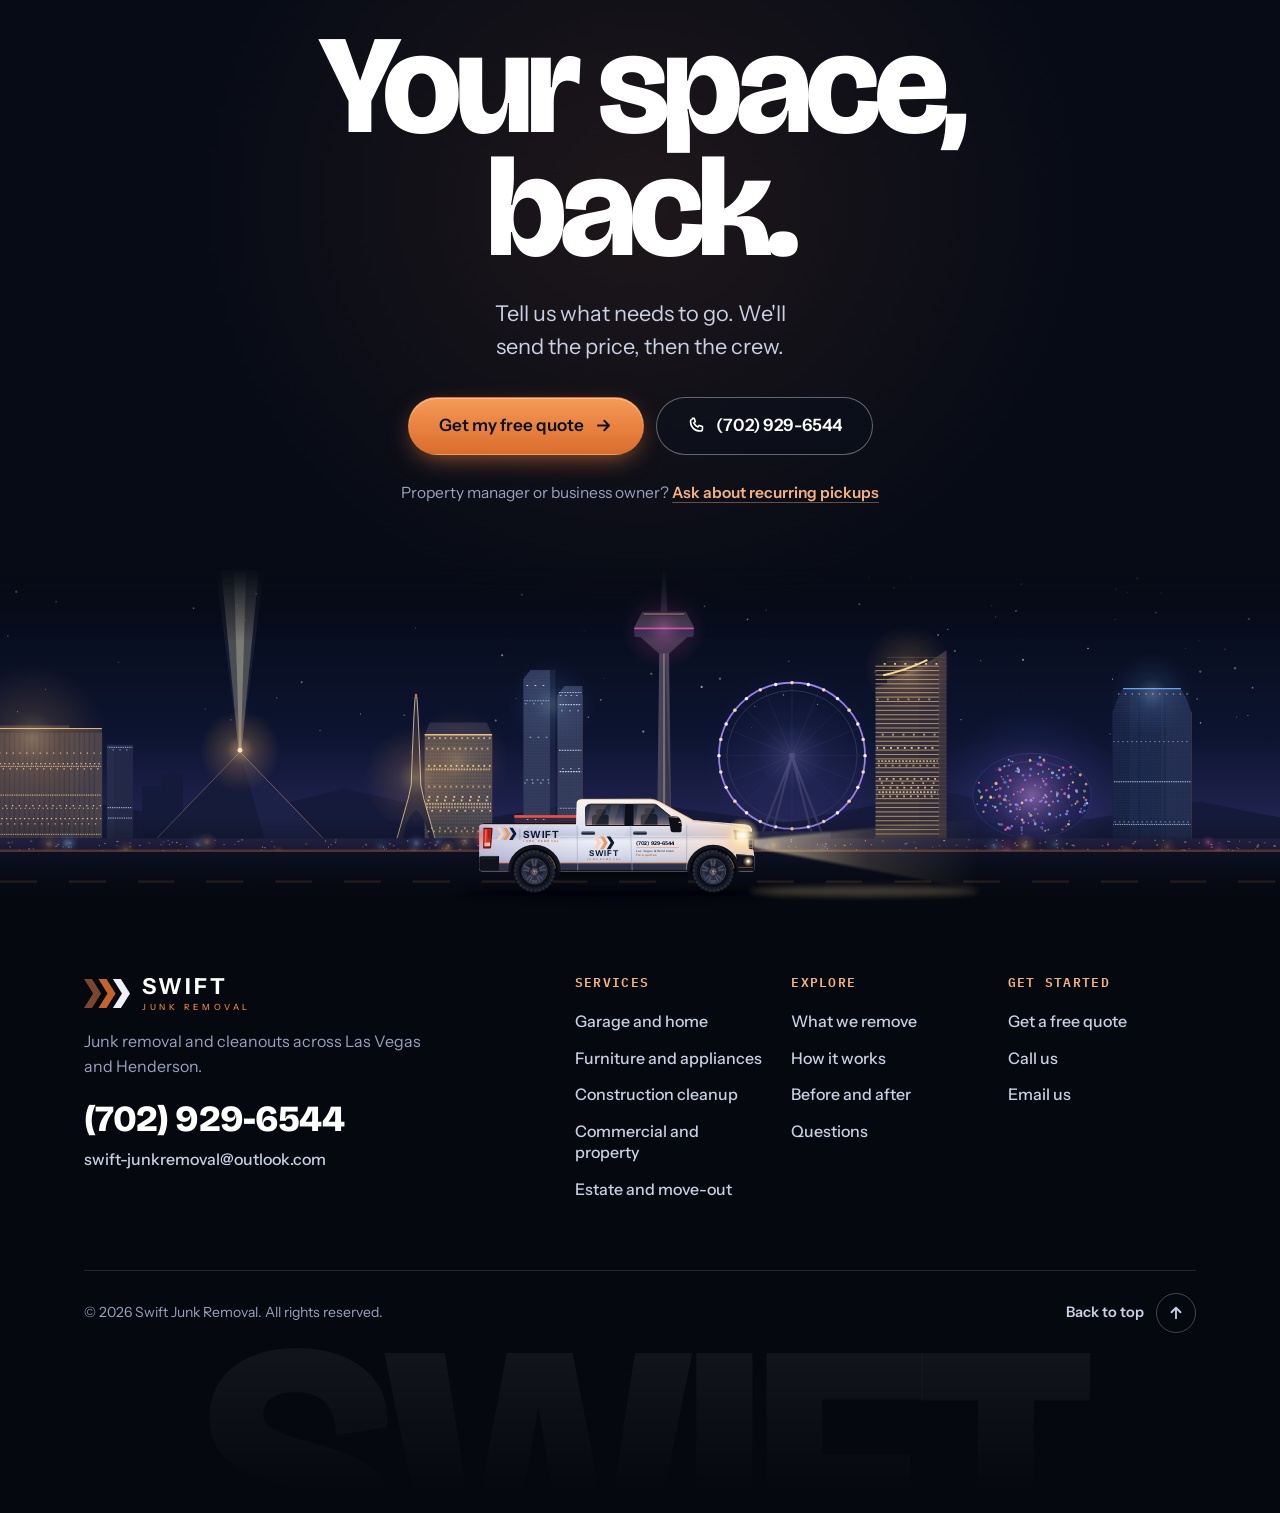
==== commit 9f7ad1af: "Redesign What we remove as a swipe deck with real photos, fix followSm error in ride.js Co-Authored-" ====
--- a/index.html
+++ b/index.html
@@ -548,82 +548,73 @@
   </div>
 </section>
 
-<section class="sheet sheet--day services" id="services" data-tone="day" aria-labelledby="svc-h">
+<section class="sheet sheet--dusk services" id="services" data-tone="night" aria-labelledby="svc-h">
+  <div class="wrap dk-head">
+    <h2 class="h2" id="svc-h" data-reveal>What we remove.</h2>
+    <p class="lede" data-reveal style="--d:.08s">From a single couch to a whole house. Swipe through the jobs we do every week.</p>
+  </div>
+
+  <div class="deck" id="deck" data-reveal style="--d:.12s">
+    <ul class="dk-track" id="dkTrack" aria-label="What we remove" tabindex="0">
+        <li class="dk-card" data-key="garage" aria-roledescription="slide" aria-label="1 of 5: Garage and home cleanouts">
+          <div class="dk-art" aria-hidden="true"></div>
+          <div class="dk-body">
+            <span class="dk-n">01<i>/ 05</i></span>
+            <h3>Garage and home cleanouts</h3>
+            <p>Garages, attics, basements, sheds and spare rooms. We carry it out and haul it away.</p>
+            <ul class="dk-chips"><li>Boxes and bins</li><li>Bikes</li><li>Old mattresses</li><li>Storage</li></ul>
+            <a class="dk-cta" href="#quote" data-service="garage">Get a quote for this <svg aria-hidden="true"><use href="#i-arrow"/></svg></a>
+          </div>
+        </li>
+        <li class="dk-card" data-key="furniture" aria-roledescription="slide" aria-label="2 of 5: Furniture and appliances">
+          <div class="dk-art" aria-hidden="true"></div>
+          <div class="dk-body">
+            <span class="dk-n">02<i>/ 05</i></span>
+            <h3>Furniture and appliances</h3>
+            <p>Couches, mattresses, fridges, TVs and exercise equipment. From inside the house or from the curb.</p>
+            <ul class="dk-chips"><li>Couches</li><li>Mattresses</li><li>Refrigerators</li><li>TVs</li></ul>
+            <a class="dk-cta" href="#quote" data-service="furniture">Get a quote for this <svg aria-hidden="true"><use href="#i-arrow"/></svg></a>
+          </div>
+        </li>
+        <li class="dk-card" data-key="construction" aria-roledescription="slide" aria-label="3 of 5: Construction cleanup">
+          <div class="dk-art" aria-hidden="true"></div>
+          <div class="dk-body">
+            <span class="dk-n">03<i>/ 05</i></span>
+            <h3>Construction cleanup</h3>
+            <p>Drywall, lumber, tile, cabinets and demo debris from remodels and builds.</p>
+            <ul class="dk-chips"><li>Drywall</li><li>Lumber</li><li>Cabinets</li><li>Debris bags</li></ul>
+            <a class="dk-cta" href="#quote" data-service="construction">Get a quote for this <svg aria-hidden="true"><use href="#i-arrow"/></svg></a>
+          </div>
+        </li>
+        <li class="dk-card" data-key="commercial" aria-roledescription="slide" aria-label="4 of 5: Commercial and property">
+          <div class="dk-art" aria-hidden="true"></div>
+          <div class="dk-body">
+            <span class="dk-n">04<i>/ 05</i></span>
+            <h3>Commercial and property</h3>
+            <p>Offices, storefronts, apartment turnovers and vacant units. One-time or recurring.</p>
+            <ul class="dk-chips"><li>Desks and chairs</li><li>File cabinets</li><li>Monitors</li><li>Turnovers</li></ul>
+            <a class="dk-cta" href="#quote" data-service="commercial">Get a quote for this <svg aria-hidden="true"><use href="#i-arrow"/></svg></a>
+          </div>
+        </li>
+        <li class="dk-card" data-key="estate" aria-roledescription="slide" aria-label="5 of 5: Estate and move-out">
+          <div class="dk-art" aria-hidden="true"></div>
+          <div class="dk-body">
+            <span class="dk-n">05<i>/ 05</i></span>
+            <h3>Estate and move-out</h3>
+            <p>Full-house cleanouts for estates, sales and move-outs, on your timeline.</p>
+            <ul class="dk-chips"><li>Dressers</li><li>Armchairs</li><li>Lamps and frames</li><li>Whole homes</li></ul>
+            <a class="dk-cta" href="#quote" data-service="estate">Get a quote for this <svg aria-hidden="true"><use href="#i-arrow"/></svg></a>
+          </div>
+        </li>
+    </ul>
+    <div class="dk-ui wrap">
+      <button class="dk-arrow" id="dkPrev" type="button" aria-label="Previous service"><svg viewBox="0 0 24 24" aria-hidden="true"><path d="M15 5l-7 7 7 7" fill="none" stroke="currentColor" stroke-width="2.4" stroke-linecap="round" stroke-linejoin="round"/></svg></button>
+      <ol class="dk-dots" id="dkDots" aria-label="Choose a service"><li><button type="button" aria-label="Garage and home cleanouts"><span>Garage</span></button></li><li><button type="button" aria-label="Furniture and appliances"><span>Furniture</span></button></li><li><button type="button" aria-label="Construction cleanup"><span>Construction</span></button></li><li><button type="button" aria-label="Commercial and property"><span>Commercial</span></button></li><li><button type="button" aria-label="Estate and move-out"><span>Estate</span></button></li></ol>
+      <button class="dk-arrow" id="dkNext" type="button" aria-label="Next service"><svg viewBox="0 0 24 24" aria-hidden="true"><path d="M9 5l7 7-7 7" fill="none" stroke="currentColor" stroke-width="2.4" stroke-linecap="round" stroke-linejoin="round"/></svg></button>
+    </div>
+  </div>
+
   <div class="wrap">
-    <header class="svc-head">
-      <h2 class="h2" id="svc-h" data-reveal>What we remove.</h2>
-      <p class="lede" data-reveal style="--d:.08s">From a single couch to a whole house. If you can point to it, we can probably haul it.</p>
-    </header>
-
-    <div class="svc-track" id="svcTrack">
-    <div class="showroom" id="showroom" data-reveal style="--d:.1s">
-      <div class="stage-card" id="svcStage" aria-hidden="true">
-        <div class="scenes" id="svcScenes"></div>
-        <div class="pins" id="svcPins"></div>
-        <div class="wipe-chev"><svg viewBox="0 0 100 100" preserveAspectRatio="none" focusable="false"><polyline points="0,0 47,50 0,100" fill="none" stroke="#7a4630" stroke-width="9" vector-effect="non-scaling-stroke"/><polyline points="26,0 73,50 26,100" fill="none" stroke="#c4632d" stroke-width="9" vector-effect="non-scaling-stroke"/><polyline points="53,0 100,50 53,100" fill="none" stroke="#fff" stroke-width="9" vector-effect="non-scaling-stroke"/></svg></div>
-        <div class="stage-tag"><i></i><span id="svcTag">Garage and home cleanouts</span></div>
-      </div>
-
-      <ol class="svc-list" id="svcList">
-        <li class="svc on">
-          <h3><button type="button" class="svc-tab" id="svc-t0" aria-expanded="true" aria-controls="svc-p0">
-            <svg class="svc-ico" viewBox="-52 -54 104 58" aria-hidden="true"><g transform="translate(-18 0) scale(.58)"><use href="#it-boxStack"/></g><g transform="translate(22 0) scale(.5)"><use href="#it-bike"/></g></svg>
-            <span>Garage and home cleanouts</span></button></h3>
-          <div class="svc-panel" id="svc-p0" role="region" aria-labelledby="svc-t0"><div class="svc-panel-in">
-            <p>Garages, attics, basements, sheds and spare rooms. We carry it out and haul it away.</p>
-            <ul class="svc-chips"><li>Boxes and bins</li><li>Bikes</li><li>Old mattresses</li><li>Storage</li></ul>
-            <a class="btn btn-primary" href="#quote" data-service="garage">Get a quote for this <svg aria-hidden="true"><use href="#i-arrow"/></svg></a>
-          </div></div>
-          <i class="svc-prog" aria-hidden="true"></i>
-        </li>
-        <li class="svc">
-          <h3><button type="button" class="svc-tab" id="svc-t1" aria-expanded="false" aria-controls="svc-p1">
-            <svg class="svc-ico" viewBox="-52 -54 104 58" aria-hidden="true"><g transform="translate(-14 0) scale(.46)"><use href="#it-couch"/></g><g transform="translate(32 0) scale(.4)"><use href="#it-fridge"/></g></svg>
-            <span>Furniture and appliances</span></button></h3>
-          <div class="svc-panel" id="svc-p1" role="region" aria-labelledby="svc-t1"><div class="svc-panel-in">
-            <p>Couches, mattresses, fridges, TVs and exercise equipment. From inside the house or from the curb.</p>
-            <ul class="svc-chips"><li>Couches</li><li>Mattresses</li><li>Refrigerators</li><li>TVs</li></ul>
-            <a class="btn btn-primary" href="#quote" data-service="furniture">Get a quote for this <svg aria-hidden="true"><use href="#i-arrow"/></svg></a>
-          </div></div>
-          <i class="svc-prog" aria-hidden="true"></i>
-        </li>
-        <li class="svc">
-          <h3><button type="button" class="svc-tab" id="svc-t2" aria-expanded="false" aria-controls="svc-p2">
-            <svg class="svc-ico" viewBox="-52 -54 104 58" aria-hidden="true"><g transform="translate(-12 0) scale(.42)"><use href="#it-lumber"/></g><g transform="translate(30 0) scale(.66)"><use href="#it-bags"/></g></svg>
-            <span>Construction cleanup</span></button></h3>
-          <div class="svc-panel" id="svc-p2" role="region" aria-labelledby="svc-t2"><div class="svc-panel-in">
-            <p>Drywall, lumber, tile, cabinets and demo debris from remodels and builds.</p>
-            <ul class="svc-chips"><li>Drywall</li><li>Lumber</li><li>Cabinets</li><li>Debris bags</li></ul>
-            <a class="btn btn-primary" href="#quote" data-service="construction">Get a quote for this <svg aria-hidden="true"><use href="#i-arrow"/></svg></a>
-          </div></div>
-          <i class="svc-prog" aria-hidden="true"></i>
-        </li>
-        <li class="svc">
-          <h3><button type="button" class="svc-tab" id="svc-t3" aria-expanded="false" aria-controls="svc-p3">
-            <svg class="svc-ico" viewBox="-52 -54 104 58" aria-hidden="true"><g transform="translate(-20 0) scale(.5)"><use href="#it-desk"/></g><g transform="translate(14 0) scale(.55)"><use href="#it-chair"/></g><g transform="translate(40 0) scale(.55)"><use href="#it-filing"/></g></svg>
-            <span>Commercial and property</span></button></h3>
-          <div class="svc-panel" id="svc-p3" role="region" aria-labelledby="svc-t3"><div class="svc-panel-in">
-            <p>Offices, storefronts, apartment turnovers and vacant units. One-time or recurring.</p>
-            <ul class="svc-chips"><li>Desks and chairs</li><li>File cabinets</li><li>Monitors</li><li>Turnovers</li></ul>
-            <a class="btn btn-primary" href="#quote" data-service="commercial">Get a quote for this <svg aria-hidden="true"><use href="#i-arrow"/></svg></a>
-          </div></div>
-          <i class="svc-prog" aria-hidden="true"></i>
-        </li>
-        <li class="svc">
-          <h3><button type="button" class="svc-tab" id="svc-t4" aria-expanded="false" aria-controls="svc-p4">
-            <svg class="svc-ico" viewBox="-52 -54 104 58" aria-hidden="true"><g transform="translate(-22 0) scale(.52)"><use href="#it-dresser"/></g><g transform="translate(18 0) scale(.52)"><use href="#it-armchair"/></g></svg>
-            <span>Estate and move-out</span></button></h3>
-          <div class="svc-panel" id="svc-p4" role="region" aria-labelledby="svc-t4"><div class="svc-panel-in">
-            <p>Full-house cleanouts for estates, sales and move-outs, on your timeline.</p>
-            <ul class="svc-chips"><li>Dressers</li><li>Armchairs</li><li>Lamps and frames</li><li>Whole homes</li></ul>
-            <a class="btn btn-primary" href="#quote" data-service="estate">Get a quote for this <svg aria-hidden="true"><use href="#i-arrow"/></svg></a>
-          </div></div>
-          <i class="svc-prog" aria-hidden="true"></i>
-        </li>
-      </ol>
-    </div>
-    </div>
-
     <aside class="svc-help" data-reveal>
       <svg class="svc-help-marks" viewBox="0 0 172 108" aria-hidden="true"><use href="#mark-dark"/></svg>
       <div>
--- a/css/sections.css
+++ b/css/sections.css
@@ -270,73 +270,81 @@
 }
 
 /* ============================================================================
-   SERVICES: a showroom of five illustrated jobs on the first day sheet
+   SERVICES: a deck of tall job cards on a dusk sheet (between the bright work
+   order and the night road). Sideways only, native swipe and snap; depth comes
+   from each card's distance to the centre (--d, -2..2).
    ========================================================================== */
-.btn-primary-ink { color: #fff; background: var(--ink); }
-.svc-head { display: grid; grid-template-columns: minmax(0, 1.15fr) minmax(0, .85fr); align-items: end; gap: 12px clamp(28px, 5vw, 72px); margin-bottom: clamp(32px, 5vw, 60px); }
-.svc-head .h2 { max-width: none; }
-.svc-head .lede { margin: 0 0 8px; }
-.svc-track { position: relative; }
-.svc-track.is-pinned .showroom { position: sticky; top: 88px; }
-.showroom { display: grid; grid-template-columns: minmax(0, .74fr) minmax(0, 1.36fr); gap: clamp(28px, 4.6vw, 76px); align-items: start; }
-
-.stage-card { --x: -30; order: 2; position: relative; justify-self: end; width: 100%; max-width: min(calc((100svh - 128px) * 800 / 680), 760px); aspect-ratio: 800 / 680; border-radius: 32px; overflow: hidden; isolation: isolate; container-type: size; background: #cfe1f3; box-shadow: 0 44px 80px -44px rgba(11, 18, 32, .6), 0 0 0 1px rgba(11, 18, 32, .07); }
-@property --x { syntax: '<number>'; inherits: true; initial-value: -30; }
-.scenes { position: absolute; inset: 0; }
-.scene { position: absolute; inset: 0; display: none; }
-.scene svg { display: block; width: 100%; height: 100%; }
-.scene.on { display: block; }
-.scene.fadein { z-index: 2; animation: sceneFade .34s ease both; }
-@keyframes sceneFade { from { opacity: 0; } to { opacity: 1; } }
-/* a scroll-driven change shows the finished scene: nothing drops in again */
-.scene.soft .it-pop, .scene.soft .it-sh { animation: none !important; opacity: 1 !important; }
-.scene.in { display: block; z-index: 2; clip-path: polygon(0 0, calc(var(--x) * 1%) 0, calc(var(--x) * 1% + 16%) 50%, calc(var(--x) * 1%) 100%, 0 100%); }
-.stage-card.wiping { animation: svcWipe .95s cubic-bezier(.65, 0, .35, 1) both; }
-@keyframes svcWipe { from { --x: -24; } to { --x: 122; } }
-.wipe-chev { position: absolute; z-index: 3; top: 0; bottom: 0; width: 34%; left: calc(var(--x) * 1% + 16% - 34%); pointer-events: none; opacity: 0; filter: drop-shadow(0 0 10px rgba(232, 128, 63, .55)); }
-.wipe-chev svg { display: block; width: 100%; height: 100%; overflow: visible; }
-.stage-card.wiping .wipe-chev { opacity: 1; }
-
-@keyframes drift { from { transform: translateX(-26px); } to { transform: translateX(34px); } }
-.sv-clouds { animation: none; }
-.scene.on .sv-clouds { animation: drift 38s ease-in-out infinite alternate; }
-html.anim .scene:not(.pop) .it-pop, html.anim .scene:not(.pop) .it-sh { opacity: 0; }
-.scene.pop .it-sh { animation: shIn .5s ease both; animation-delay: calc(var(--wd, .5s) + var(--i) * .08s + .28s); }
-@keyframes shIn { from { opacity: 0; } to { opacity: 1; } }
-.scene.pop .it-pop { animation: itemIn .75s var(--spring) both; animation-delay: calc(var(--wd, .5s) + var(--i) * .08s); transform-box: fill-box; transform-origin: 50% 100%; }
-@keyframes itemIn { from { opacity: 0; transform: translateY(-46px) scale(.94); } 55% { opacity: 1; } to { opacity: 1; transform: none; } }
-
-.stage-tag { position: absolute; z-index: 4; left: 18px; top: 18px; display: inline-flex; align-items: center; gap: 9px; padding: 9px 15px 9px 12px; border-radius: 999px; background: rgba(11, 18, 32, .86); color: #fff; font: 600 13.5px/1 var(--body); backdrop-filter: blur(8px); -webkit-backdrop-filter: blur(8px); box-shadow: 0 10px 22px -10px rgba(11, 18, 32, .7); }
-.stage-tag i { width: 8px; height: 8px; border-radius: 50%; background: var(--copper-500); box-shadow: 0 0 0 3px rgba(232, 128, 63, .3); }
-
-.pins { position: absolute; inset: 0; z-index: 2; pointer-events: none; }
-.pin { position: absolute; left: calc(var(--px) * 1%); top: calc(var(--py) * 1%); width: 0; height: 0; opacity: 0; animation: pinIn .6s var(--ease-out) both; animation-delay: var(--pd); }
-.pin i { position: absolute; left: -5px; top: -5px; width: 10px; height: 10px; border-radius: 50%; background: var(--copper-500); box-shadow: 0 0 0 3px #fff, 0 3px 8px rgba(11, 18, 32, .4); }
-.pin-stem { position: absolute; left: -.75px; bottom: 0; width: 1.5px; height: calc(var(--stem) / 680 * 100cqh); background: linear-gradient(to top, var(--copper-500), rgba(255, 255, 255, .95)); }
-.pin-label { position: absolute; left: 0; bottom: calc(var(--stem) / 680 * 100cqh); transform: translate(calc(var(--tx, -50%) + var(--sx, 0px)), 2px); white-space: nowrap; padding: 7px 11px 6px; border-radius: 999px; background: #fff; color: var(--ink); font: 500 11px/1 var(--mono); letter-spacing: .07em; text-transform: uppercase; box-shadow: 0 8px 18px -8px rgba(11, 18, 32, .5); }
-@keyframes pinIn { from { opacity: 0; transform: translateY(10px); } to { opacity: 1; transform: none; } }
-
-.svc-list { order: 1; margin: 0; padding: 0; list-style: none; border-top: 1px solid var(--rule); }
-.svc { position: relative; border-bottom: 1px solid var(--rule); }
-.svc h3 { margin: 0; }
-.svc-tab { display: flex; align-items: center; gap: 18px; width: 100%; padding: 20px 0; background: none; border: 0; cursor: pointer; text-align: left; font: 700 clamp(1.22rem, 1.9vw, 1.7rem)/1.14 var(--display); letter-spacing: -.02em; color: #7e8aa7; transition: color .3s; }
-.svc-tab:hover { color: var(--ink-2); }
-.svc.on .svc-tab { color: var(--ink); }
-.svc-ico { width: 76px; height: auto; flex: none; overflow: visible; filter: grayscale(1) opacity(.5); transition: filter .45s; }
-.svc.on .svc-ico, .svc-tab:hover .svc-ico { filter: none; }
-.svc-panel { display: grid; grid-template-rows: 0fr; transition: grid-template-rows .6s var(--ease-out), visibility 0s linear .6s; visibility: hidden; }
-.svc.on .svc-panel { grid-template-rows: 1fr; visibility: visible; transition-delay: 0s; }
-.svc-panel-in { min-height: 0; overflow: hidden; padding-left: 94px; }
-.svc-panel-in > :last-child { margin-bottom: 26px; }
-.svc-panel p { margin: 0; max-width: 46ch; font: 400 16.5px/1.55 var(--body); color: var(--fg-2); }
-.svc-chips { margin: 16px 0 20px; padding: 0; list-style: none; display: flex; flex-wrap: wrap; gap: 8px; }
-.svc-chips li { padding: 8px 13px; border-radius: 999px; background: var(--paper-2); font: 500 14px/1 var(--body); color: var(--ink-2); }
-.svc-panel .btn { min-height: 50px; }
-.svc-panel .btn svg { width: 18px; height: 18px; }
-.svc-prog { position: absolute; left: 0; right: 0; bottom: -1px; height: 2px; background: var(--copper-500); transform: scaleX(0); transform-origin: left; pointer-events: none; }
-.svc.on.auto .svc-prog { animation: svcProg 7s linear forwards; }
-@keyframes svcProg { to { transform: scaleX(1); } }
-
+.sheet--dusk {
+  --bg: #120f24; --fg: #fff; --fg-2: #d7d2ea; --fg-3: #a59fc4; --rule: rgba(255, 255, 255, .14);
+  background: radial-gradient(120% 70% at 50% 108%, rgba(232, 128, 63, .42), transparent 62%), radial-gradient(70% 50% at 15% 0%, rgba(92, 72, 160, .45), transparent 70%), linear-gradient(180deg, #0f1430 0%, #1d1838 46%, #3a2340 78%, #5a2c35 100%);
+  box-shadow: 0 -24px 60px -30px rgba(0, 0, 0, .55);
+  overflow-x: clip;
+}
+.dk-head { display: grid; grid-template-columns: minmax(0, 1.1fr) minmax(0, .9fr); align-items: end; gap: 12px clamp(28px, 5vw, 72px); margin-bottom: clamp(26px, 4vw, 48px); }
+.dk-head .lede { margin: 0 0 8px; }
+
+.deck { position: relative; }
+.dk-track {
+  --cw: min(440px, 74vw);
+  /* the focused card anchors to the content's left edge; the rest of the deck fans out to its right */
+  --pl: max(var(--gutter), calc((100% - 1240px) / 2 + var(--gutter)));
+  position: relative; display: flex; gap: clamp(14px, 2vw, 26px); margin: 0; padding: 26px var(--pl) 40px; list-style: none;
+  scroll-padding-inline-start: var(--pl);
+  overflow-x: auto; overscroll-behavior-x: contain; scroll-snap-type: none; scrollbar-width: none; perspective: 1400px; outline: none; cursor: grab;
+}
+.dk-track::-webkit-scrollbar { display: none; }
+.dk-track.grabbing { cursor: grabbing; scroll-snap-type: none; user-select: none; }
+.dk-track:focus-visible { box-shadow: inset 0 0 0 3px var(--copper-300); border-radius: 24px; }
+.dk-card {
+  --d: 0; --ad: 0;
+  position: relative; flex: 0 0 var(--cw); scroll-snap-align: start; border-radius: 30px; overflow: hidden; isolation: isolate;
+  display: flex; flex-direction: column; background: #0b1020;
+  /* cards ahead hinge on their near (left) edge, cards behind on their right, so the fan opens away from the focus either side */
+  transform-origin: clamp(0%, 50% - var(--d) * 60%, 100%) 50%;
+  transform: rotateY(calc(var(--d) * -12deg)) scale(calc(1 - var(--ad) * .08)) translateZ(0);
+  filter: brightness(calc(1 - min(var(--ad), 1.2) * .24)) saturate(calc(1 - min(var(--ad), 1.2) * .25));
+  box-shadow: 0 50px 80px -40px rgba(0, 0, 0, .85), 0 0 0 1px rgba(255, 255, 255, .1), inset 0 1px 0 rgba(255, 255, 255, .18);
+  transition: box-shadow .5s;
+  will-change: transform;
+}
+.dk-card.on { box-shadow: 0 60px 90px -36px rgba(0, 0, 0, .9), 0 0 0 1.5px rgba(246, 163, 104, .75), 0 0 60px -10px rgba(232, 128, 63, .45); }
+/* the scene sits in the top of the card and moves at its own depth as the card slides */
+.dk-art { position: relative; flex: none; aspect-ratio: 800 / 600; overflow: hidden; }
+.dk-art .scene { position: absolute; inset: -4% -14%; display: block; transform: translateX(calc(var(--d) * 9%)); }
+.dk-art svg { display: block; width: 100%; height: 100%; }
+/* photos: cover the scene layer, graded warm and pulled toward the card's navy at the foot */
+.dk-art .scene img { display: block; width: 100%; height: 100%; object-fit: cover; user-select: none; -webkit-user-drag: none; }
+.dk-art.photo::after { height: 14%; }
+.dk-art .scene img { object-position: var(--fx, 50%) 70%; }
+.dk-art.photo::before { content: ""; position: absolute; inset: 0; z-index: 1; pointer-events: none; background: radial-gradient(120% 90% at 50% 40%, rgba(255, 214, 160, 0) 40%, rgba(16, 10, 40, .38) 100%), linear-gradient(180deg, rgba(255, 190, 120, .08), rgba(40, 20, 90, .14)); }
+.dk-art::after { content: ""; position: absolute; inset: auto 0 0 0; height: 22%; background: linear-gradient(rgba(11, 16, 32, 0), #0b1020); }
+.dk-body { flex: 1; padding: 6px clamp(20px, 2.4vw, 28px) clamp(20px, 2.4vw, 26px); display: flex; flex-direction: column; gap: 10px; }
+.dk-body .dk-cta { margin-top: auto; }
+.dk-n { font: 600 12px/1 var(--mono); letter-spacing: .14em; color: var(--copper-300); }
+.dk-n i { font-style: normal; margin-left: 6px; color: rgba(255, 255, 255, .45); }
+.dk-card h3 { margin: 0; font: 800 clamp(1.45rem, 2.2vw, 1.85rem)/1.04 var(--display); letter-spacing: -.03em; color: #fff; text-wrap: balance; }
+.dk-card p { margin: 0; font: 400 15px/1.5 var(--body); color: #cfd4e6; }
+.dk-chips { margin: 2px 0 4px; padding: 0; list-style: none; display: flex; flex-wrap: wrap; gap: 6px; }
+.dk-chips li { padding: 6px 10px; border-radius: 999px; background: rgba(255, 255, 255, .08); border: 1px solid rgba(255, 255, 255, .14); font: 500 12.5px/1 var(--body); color: #e6e9f4; }
+.dk-cta { display: inline-flex; align-items: center; justify-content: center; gap: 8px; min-height: 48px; border-radius: 999px; font: 700 15.5px/1 var(--body); text-decoration: none; color: #0b1220; background: linear-gradient(180deg, #f59a58, var(--copper-500) 55%, #d96d2f); box-shadow: 0 10px 24px -10px rgba(232, 128, 63, .8), inset 0 1px 0 rgba(255, 255, 255, .35); opacity: calc(1 - var(--ad) * 1.4); transition: transform .2s; }
+.dk-cta svg { width: 17px; height: 17px; transition: transform .25s; }
+.dk-cta:hover svg { transform: translateX(3px); }
+.dk-card:not(.on) .dk-cta { pointer-events: none; }
+/* the card's text arrives as it reaches the centre */
+.dk-body > * { transform: translateY(calc(min(var(--ad), 1) * 10px)); opacity: calc(1 - min(var(--ad), 1) * .45); }
+.dk-card:not(.on) .dk-chips, .dk-card:not(.on) .dk-cta { opacity: .25; }
+
+.dk-ui { display: flex; align-items: center; justify-content: flex-start; gap: 16px; }
+.dk-arrow { display: grid; place-items: center; width: 50px; height: 50px; border-radius: 50%; cursor: pointer; color: #fff; background: rgba(255, 255, 255, .08); border: 1px solid rgba(255, 255, 255, .22); transition: background .2s, border-color .2s, opacity .2s; }
+.dk-arrow svg { width: 22px; height: 22px; }
+.dk-arrow:hover { background: rgba(255, 255, 255, .16); border-color: var(--copper-300); }
+.dk-arrow:disabled { opacity: .3; cursor: default; }
+.dk-dots { margin: 0; padding: 0; list-style: none; display: flex; gap: 6px; }
+.dk-dots button { display: flex; align-items: center; min-height: 40px; padding: 0 12px; border-radius: 999px; cursor: pointer; background: transparent; border: 1px solid rgba(255, 255, 255, .18); color: #c9c4e0; font: 600 13px/1 var(--body); transition: all .3s var(--ease); }
+.dk-dots button:hover { border-color: rgba(246, 163, 104, .7); color: #fff; }
+.dk-dots button.on { background: var(--copper-500); border-color: var(--copper-500); color: #0b1220; }
+
+.services .svc-help { margin-top: clamp(36px, 5vw, 64px); background: rgba(8, 10, 24, .55); border: 1px solid rgba(255, 255, 255, .12); backdrop-filter: blur(8px); -webkit-backdrop-filter: blur(8px); }
 .svc-help { position: relative; overflow: hidden; display: grid; grid-template-columns: auto minmax(0, 1fr) auto; align-items: center; gap: clamp(18px, 3vw, 36px); margin-top: clamp(30px, 4.4vw, 56px); padding: clamp(24px, 3.2vw, 38px) clamp(22px, 3.6vw, 48px); border-radius: 30px; background: var(--navy-900); color: var(--ice-dim); background-image: radial-gradient(50% 120% at 100% 50%, rgba(232, 128, 63, .22), transparent 70%); }
 .svc-help-marks { width: 84px; height: auto; flex: none; }
 .svc-help h3 { margin: 0; font: 800 clamp(1.45rem, 2.5vw, 2.1rem)/1.08 var(--display); letter-spacing: -.028em; color: #fff; }
@@ -345,33 +353,28 @@
 .svc-note { margin: 24px 0 0; max-width: 76ch; font: 400 14.5px/1.6 var(--body); color: var(--fg-3); }
 
 @media (max-width: 900px) {
-  .svc-head { grid-template-columns: 1fr; }
-  .svc-head .lede { margin: 12px 0 0; }
-  .showroom { grid-template-columns: 1fr; }
-  .stage-card { order: 1; position: relative; top: auto; border-radius: 24px; width: auto; height: min(33svh, 82vw); max-width: none; justify-self: center; }
-  .svc-track.is-pinned .showroom { top: 70px; gap: 12px; }
-  .svc-track.is-pinned .svc-chips { display: none; }
-  .svc-track.is-pinned .svc-tab { padding: 10px 0; }
-  .svc-track.is-pinned .svc-panel-in > :last-child { margin-bottom: 14px; }
-  .svc-track.is-pinned .svc-panel .btn { min-height: 44px; }
-  .svc-list { order: 2; }
-  .svc-ico { width: 60px; }
-  .svc-panel-in { padding-left: 78px; }
+  .dk-head { grid-template-columns: 1fr; }
+  .dk-head .lede { margin: 12px 0 0; }
+  /* phones: every card can reach the centre, so the browser snaps it there */
+  .dk-track { --pl: calc(50% - var(--cw) / 2); padding-right: var(--pl); scroll-snap-type: x mandatory; }
+  .dk-ui { justify-content: center; }
+  .dk-card { transform-origin: 50% 50%; }
+  .dk-dots span { display: none; }
+  .dk-dots button { width: 12px; min-height: 12px; padding: 0; border-radius: 50%; background: rgba(255, 255, 255, .25); border: 0; }
+  .dk-dots button.on { width: 30px; border-radius: 999px; }
+  .dk-dots { gap: 8px; }
   .svc-help { grid-template-columns: 1fr; }
   .svc-help-marks { width: 64px; }
-  .pin-label { font-size: 9.5px; padding: 6px 8px 5px; }
-  .stage-tag { left: 12px; top: 12px; font-size: 12.5px; }
 }
 @media (max-width: 520px) {
-  .svc-panel-in { padding-left: 0; }
-  .svc-ico { width: 52px; }
-  .svc-tab { gap: 14px; }
+  .dk-track { --cw: 80vw; padding-top: 18px; padding-bottom: 28px; }
+  .dk-card { border-radius: 26px; }
+  .dk-card p { font-size: 14.5px; }
+  .dk-arrow { width: 44px; height: 44px; }
 }
 @media (prefers-reduced-motion: reduce) {
-  .stage-card.wiping, .sv-clouds { animation: none; }
-  .scene.pop .it-pop, .scene.pop .it-sh, .pin { animation: none; opacity: 1; }
-  .svc-panel { transition: none; }
-  .svc.on.auto .svc-prog { animation: none; }
+  .dk-card, .dk-body > *, .dk-art .scene { transform: none !important; }
+  .dk-card { filter: none; }
 }
 
 /* ============================================================================
@@ -698,3 +701,7 @@
 .promise-sec .promises svg { color: #fff; }
 .promise-sec .promises h3 { color: #fff; }
 .promise-sec .promises p { color: var(--ice-dim); }
+
+/* keep each photo's subject in frame when the card crops it */
+.dk-card[data-key="construction"] .dk-art { --fx: 92%; }
+.dk-card[data-key="estate"] .dk-art { --fx: 40%; }
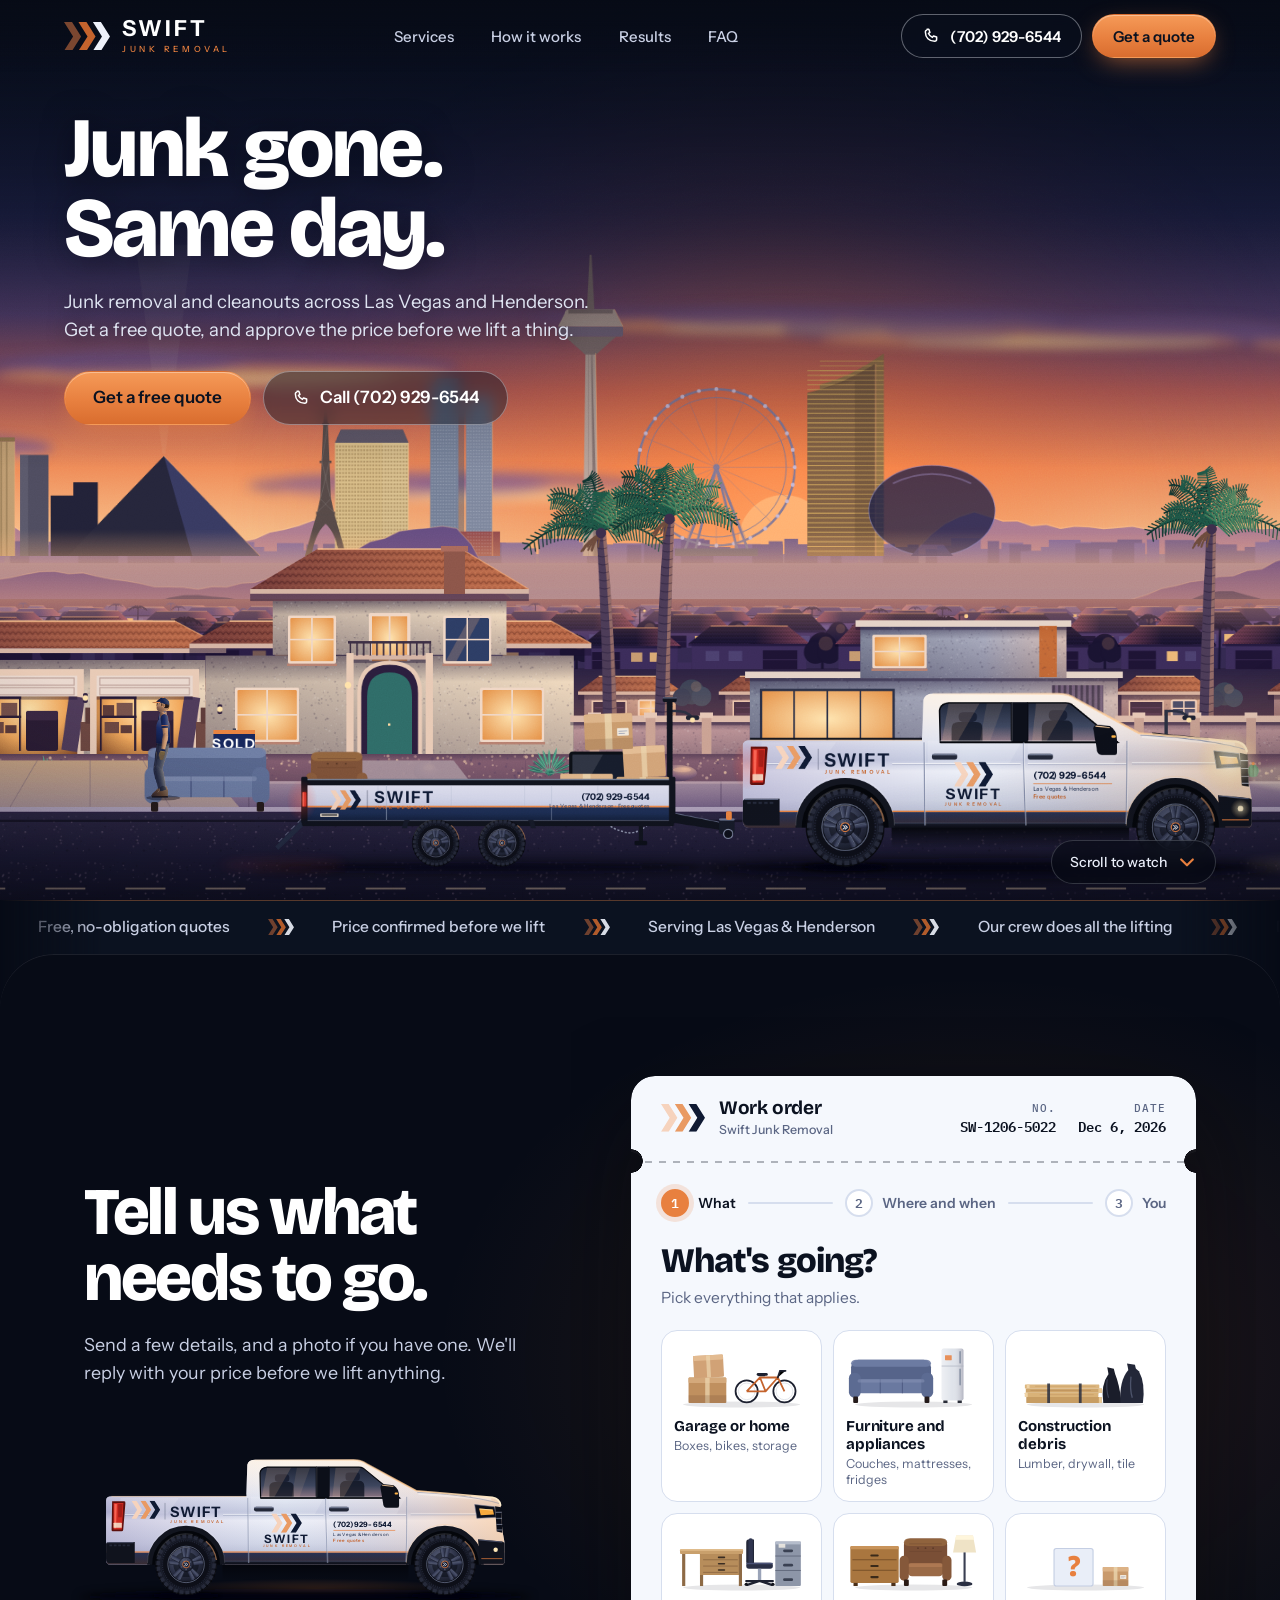
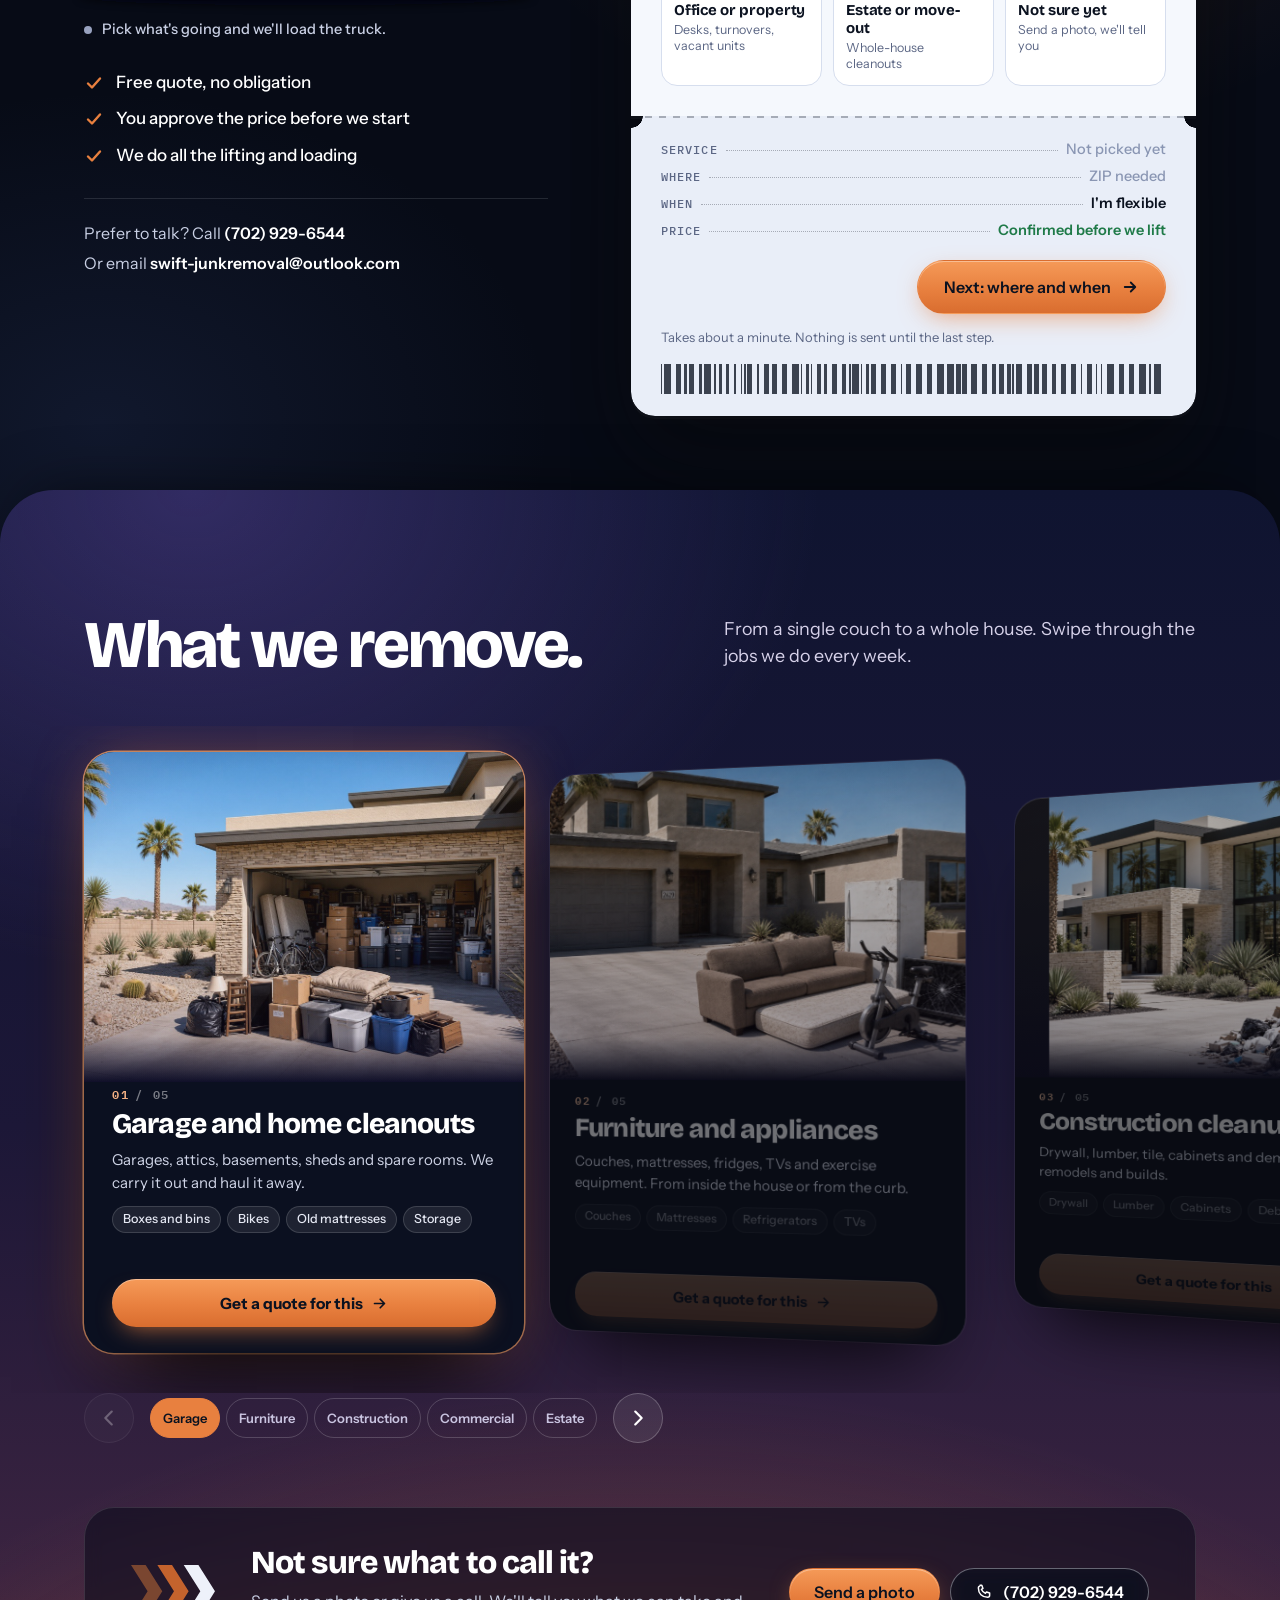
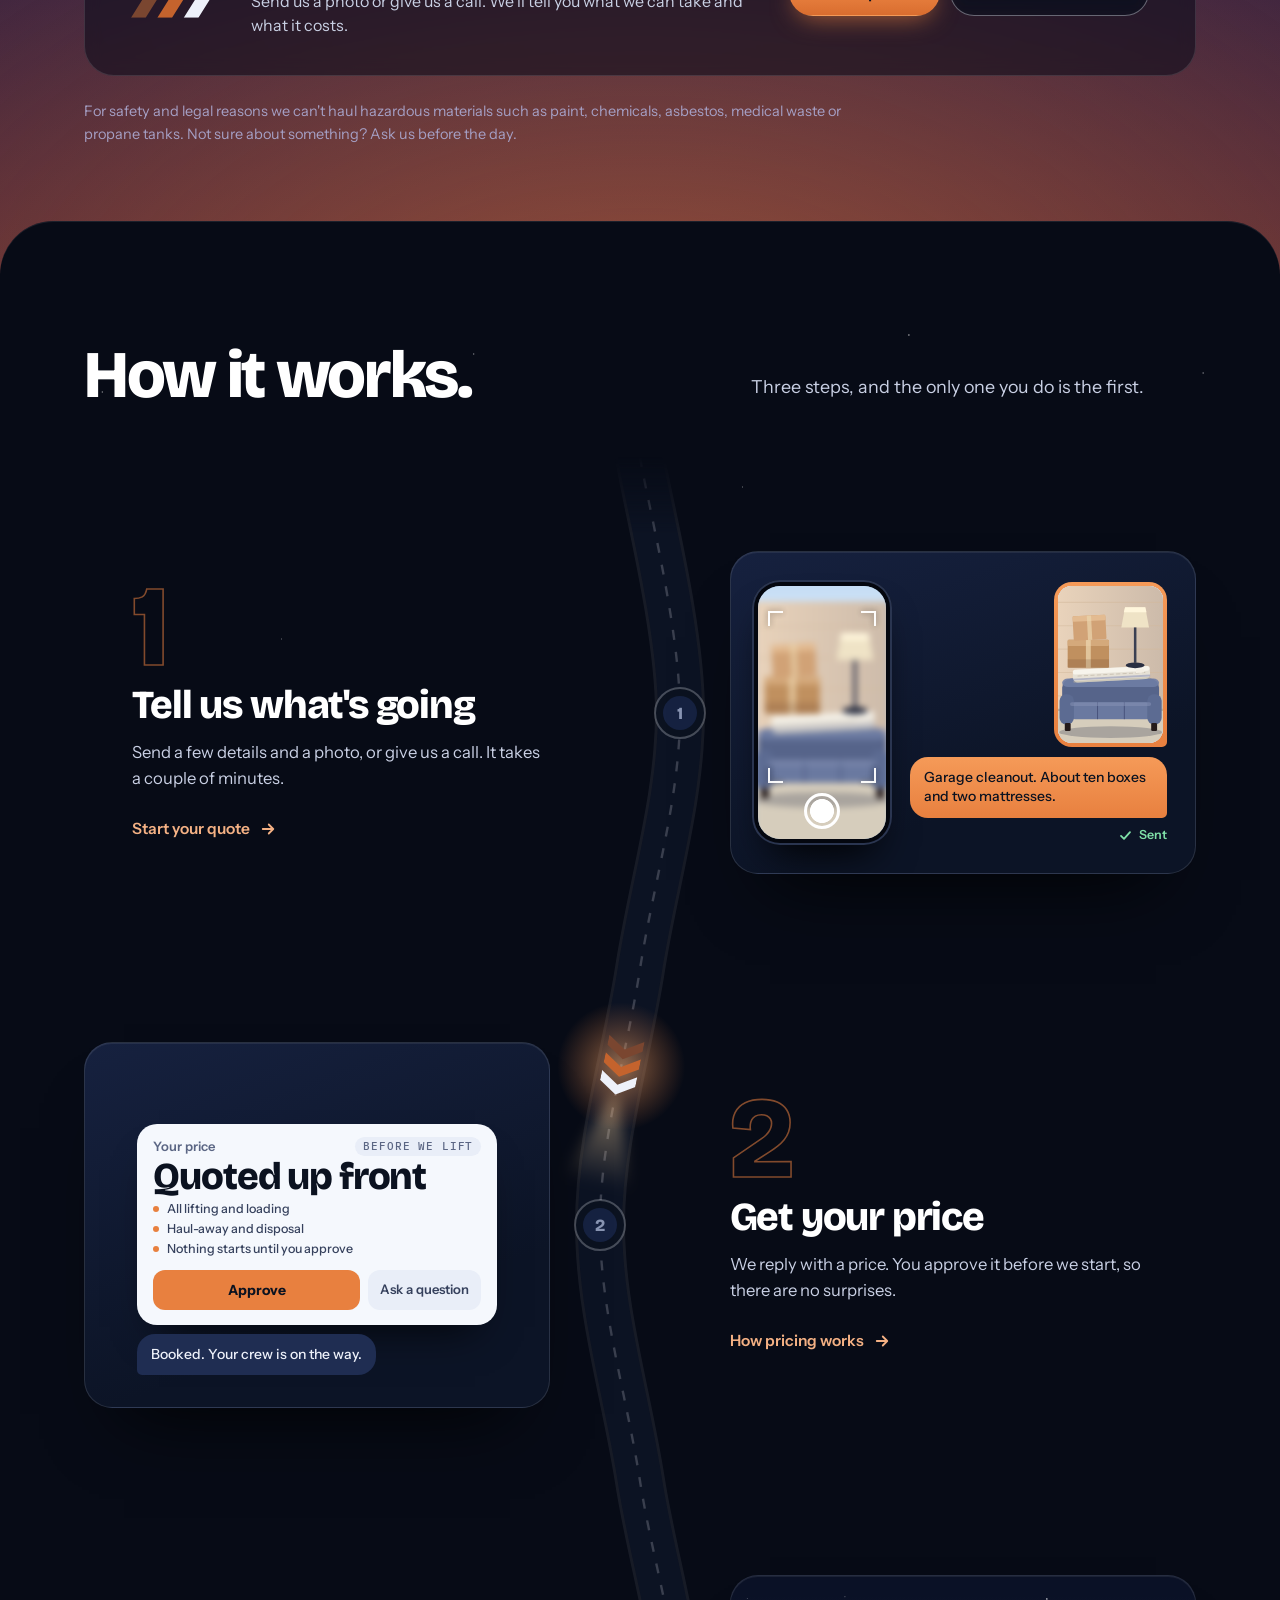
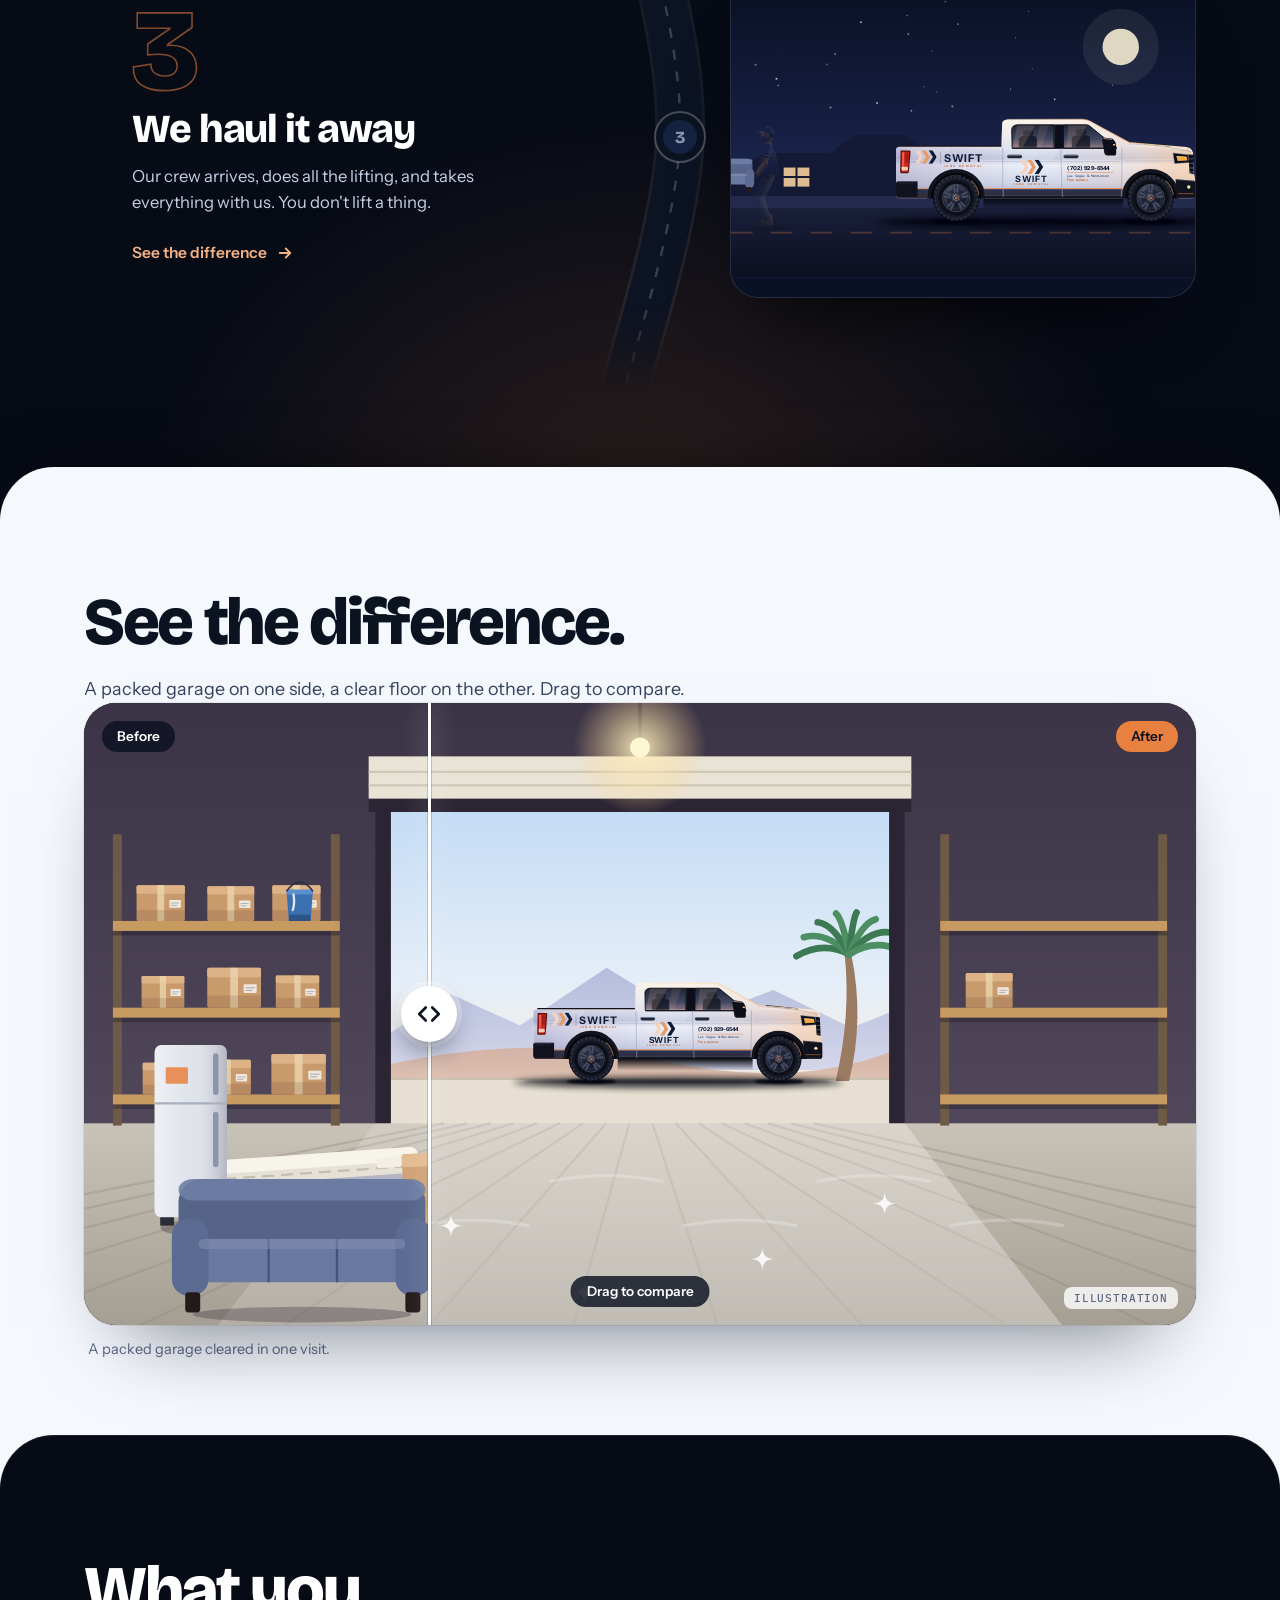
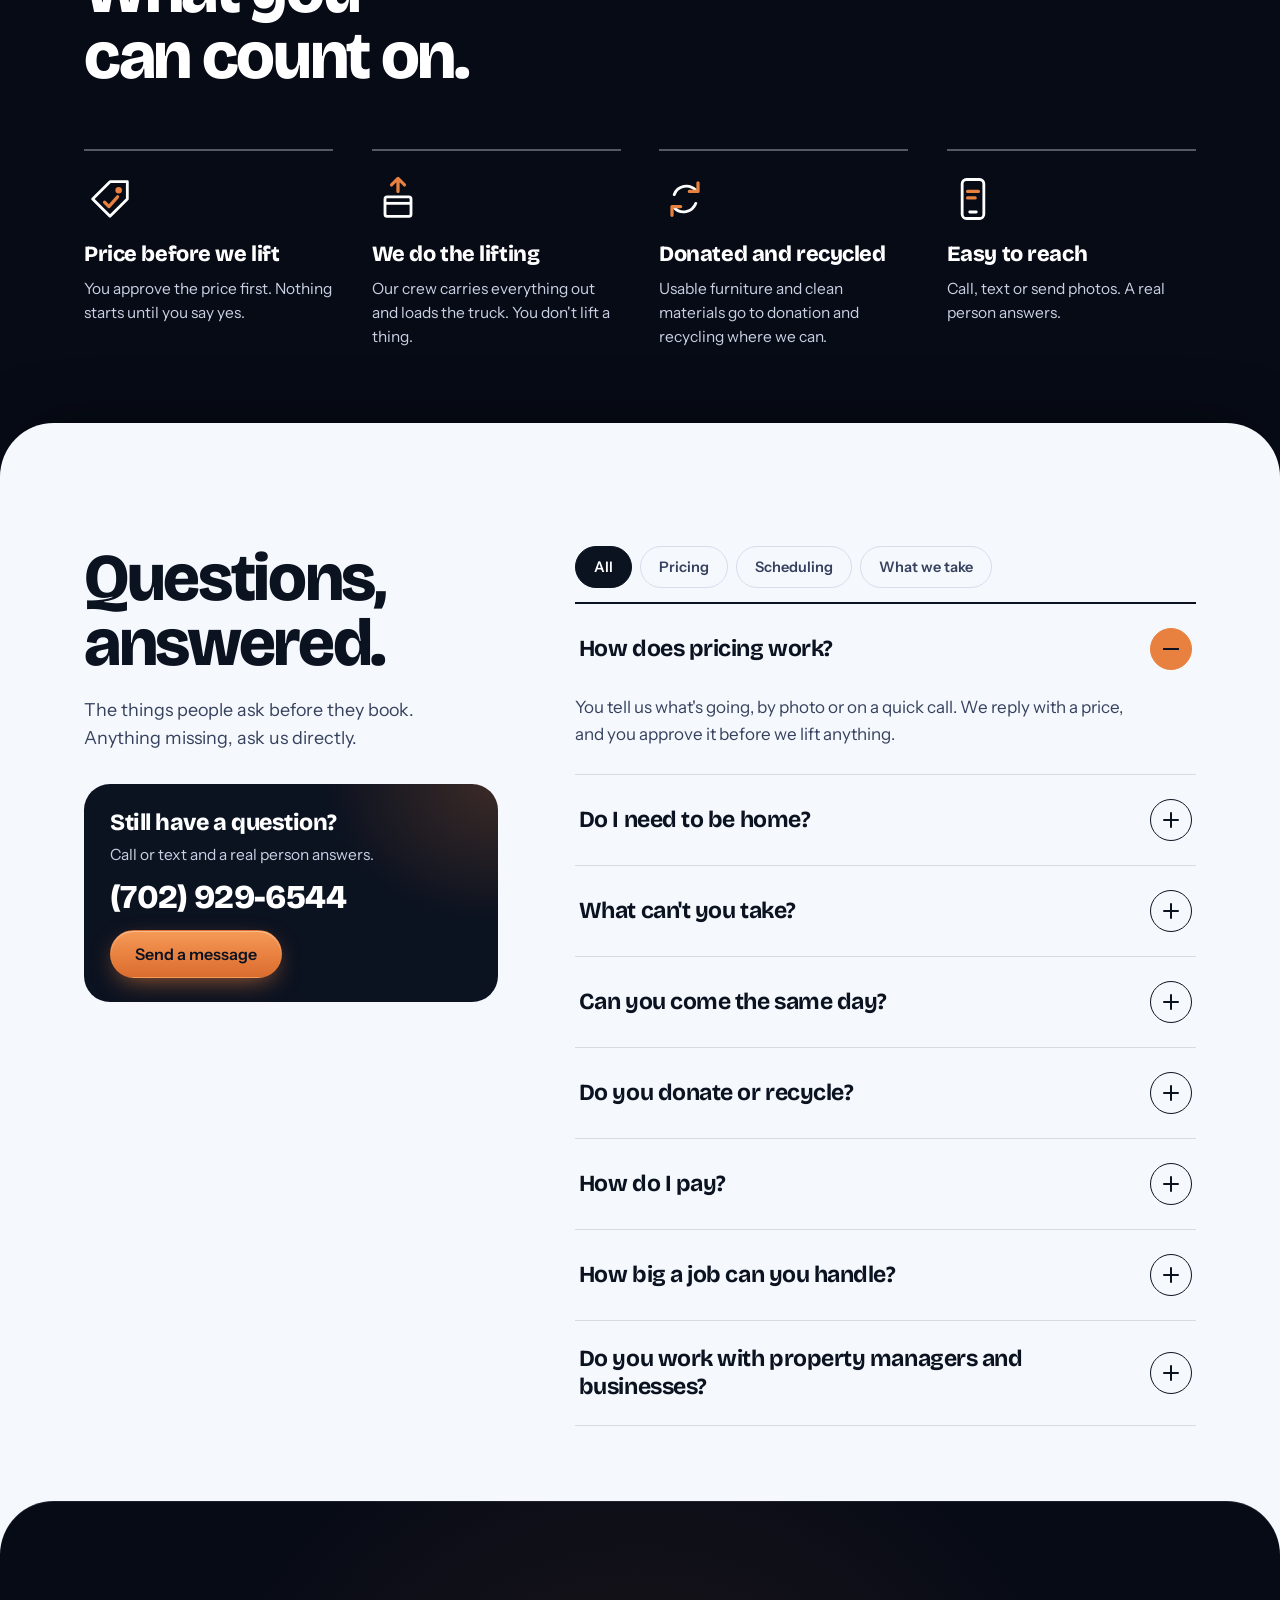
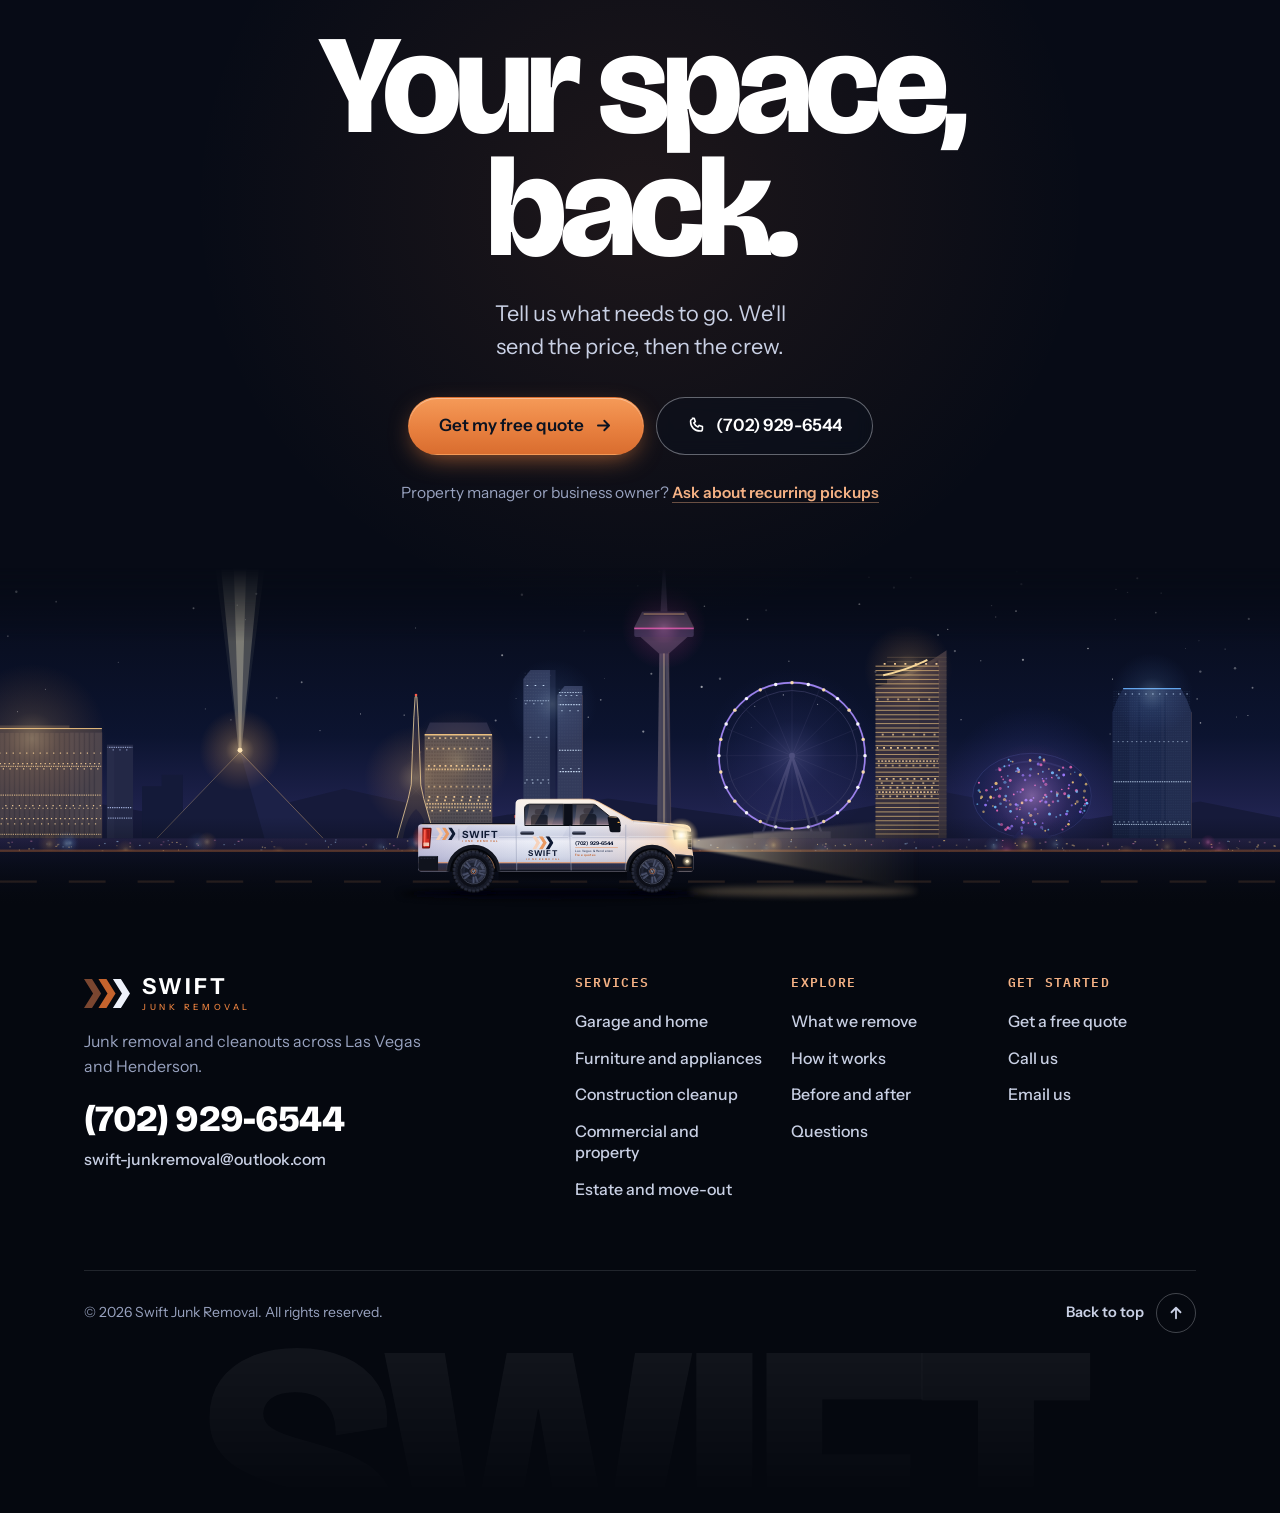
==== commit 258a76d5: "Remove the splash skip button and smooth the crew's hip motion Co-Authored-By: Claude Sonnet 5.5 <no" ====
--- a/index.html
+++ b/index.html
@@ -197,12 +197,10 @@
   .rail li { list-style: none; }
 
   /* ---------- splash intro ---------- */
-  .splash, .splash-skip, .wipe { display: none; }
+  .splash, .wipe { display: none; }
   .splash-on:not(.splash-over) { overflow: hidden; }
   .splash-on:not(.splash-over) .splash { display: grid; place-items: center; position: fixed; inset: 0; z-index: 100; background: #fff; }
   .splash-on:not(.splash-over) .wipe { display: block; position: fixed; inset: 0; width: 100%; height: 100%; z-index: 101; pointer-events: none; filter: drop-shadow(0 0 14px rgba(232,128,63,.55)); }
-  .splash-on:not(.splash-over) .splash-skip { display: inline-flex; position: fixed; z-index: 102; right: max(var(--gutter), env(safe-area-inset-right, 0px)); bottom: calc(22px + env(safe-area-inset-bottom, 0px)); align-items: center; min-height: 44px; padding: 0 20px; border-radius: 999px; cursor: pointer; font: 600 14px/1 var(--body); color: var(--navy-900); background: rgba(255,255,255,.9); border: 1.5px solid rgba(15,26,51,.25); backdrop-filter: blur(6px); -webkit-backdrop-filter: blur(6px); }
-  .splash-skip:hover { border-color: var(--copper-500); }
   .sp-lock { display: flex; align-items: center; gap: clamp(14px, 2.6vw, 36px); padding-inline: 20px; }
   .sp-mark { width: clamp(72px, 13vw, 176px); height: auto; display: block; overflow: visible; }
   .sp-rule { width: 2px; align-self: stretch; margin-block: 6%; background: linear-gradient(#e8803f, rgba(232,128,63,.25)); transform-origin: center; }
@@ -328,7 +326,6 @@
   <polyline id="wc1" fill="none" stroke="#c4632d" stroke-width="6" stroke-linejoin="miter"/>
   <polyline id="wc0" fill="none" stroke="#f08a4b" stroke-width="7" stroke-linejoin="miter"/>
 </svg>
-<button class="splash-skip" id="splashSkip" type="button">Skip intro</button>
 
 <header class="nav">
   <a class="brand" href="#top" aria-label="Swift Junk Removal, home">
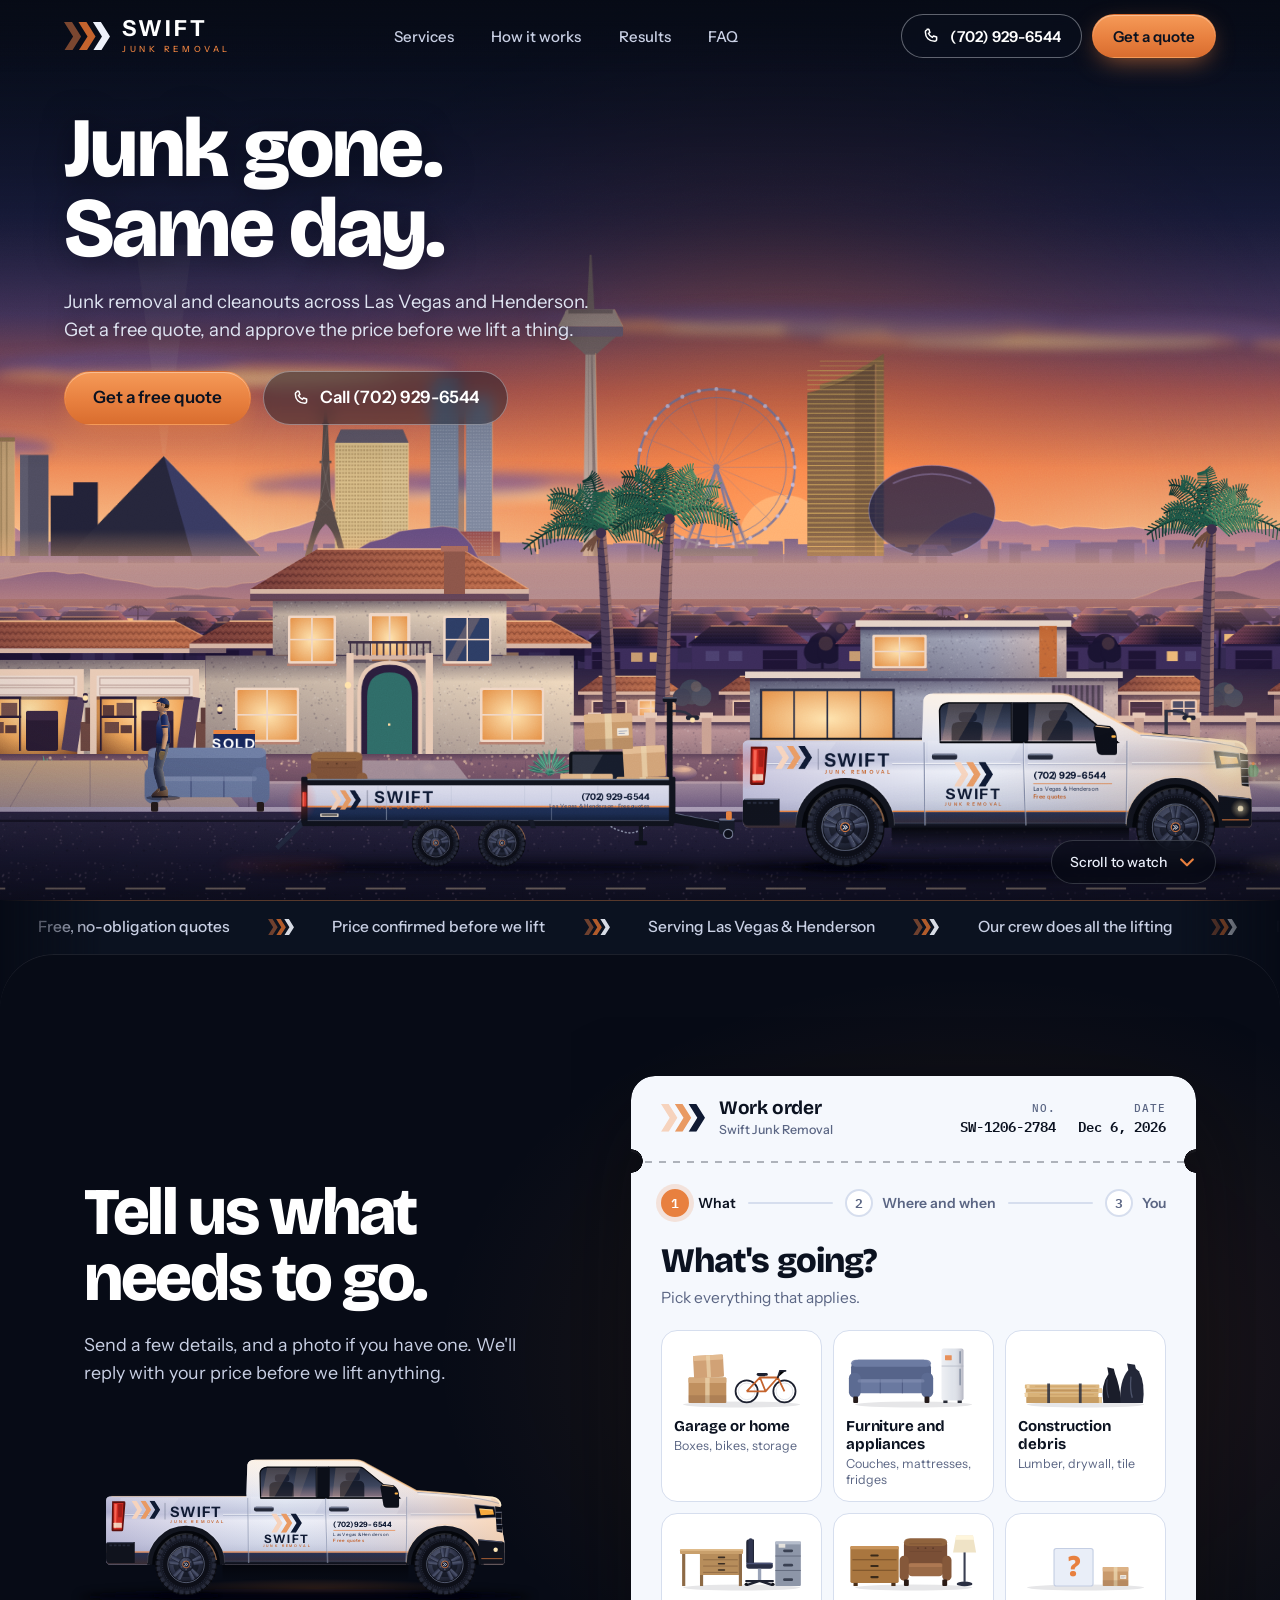
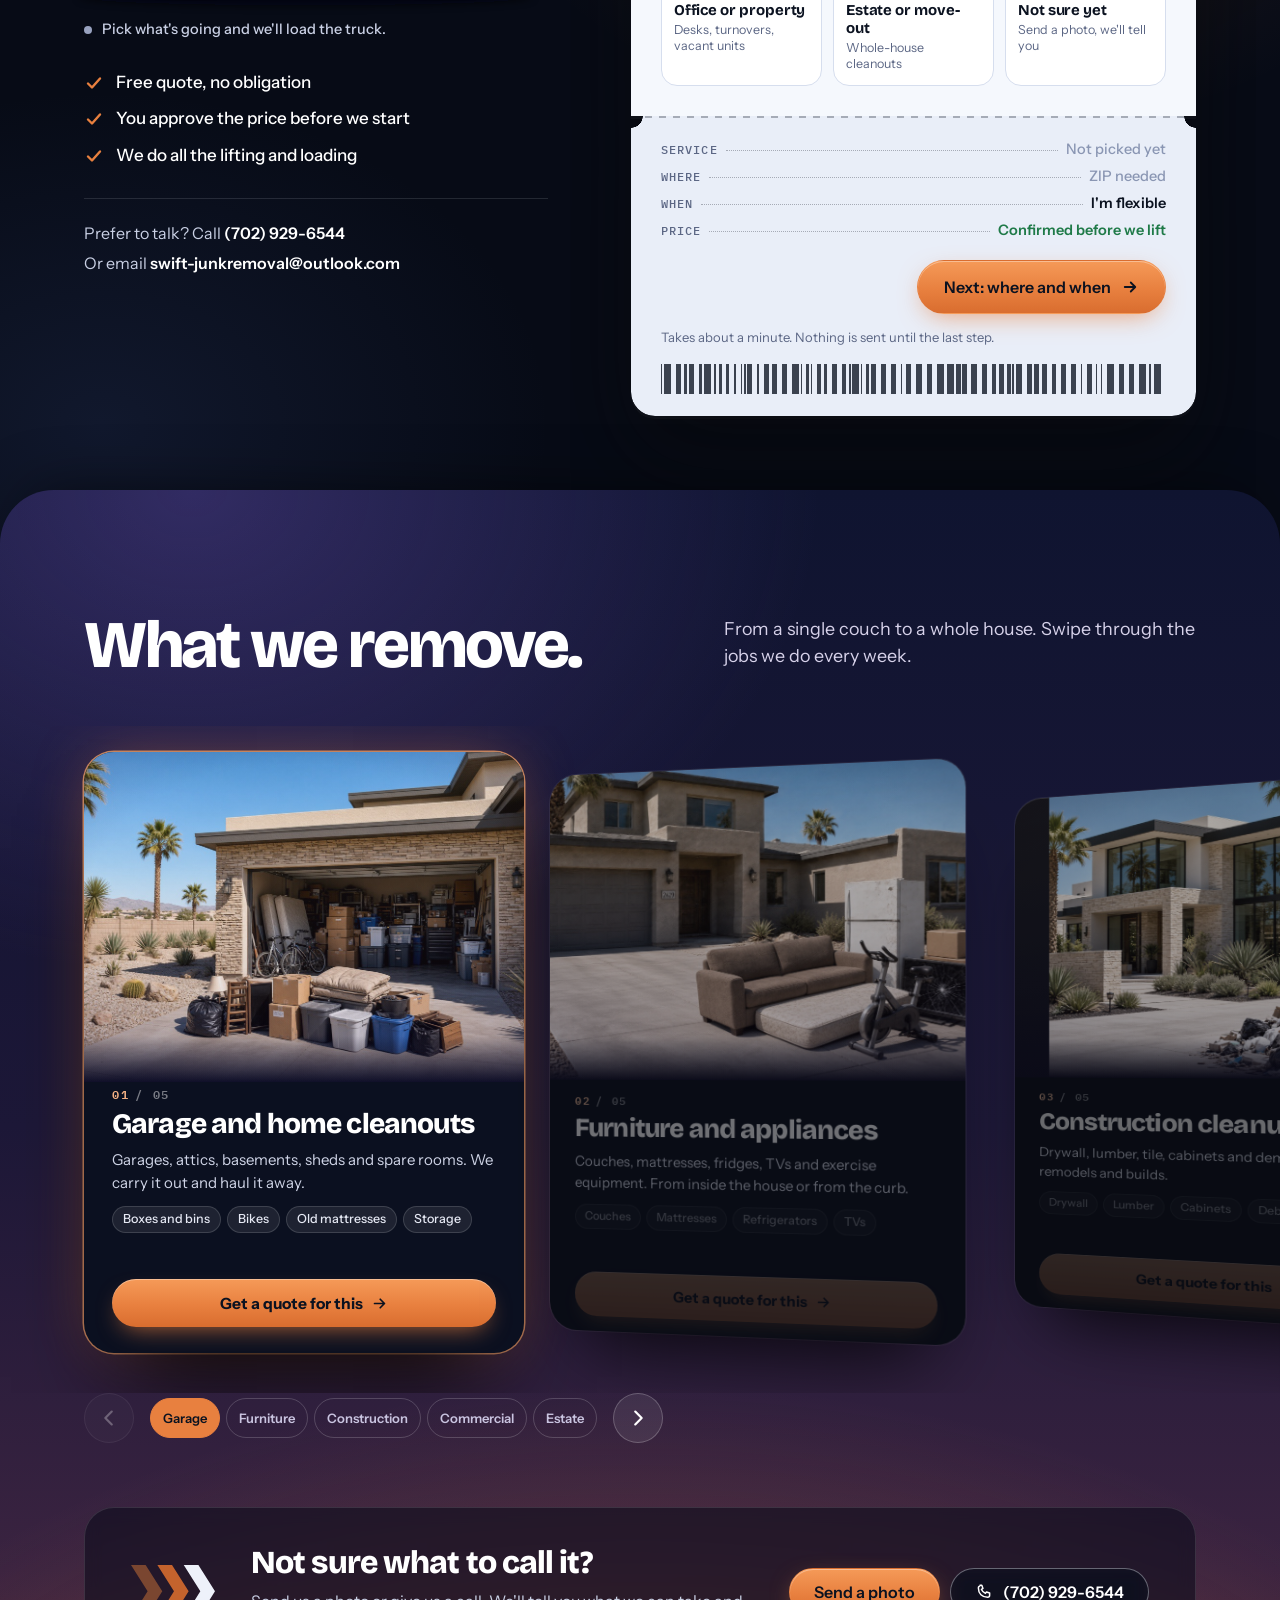
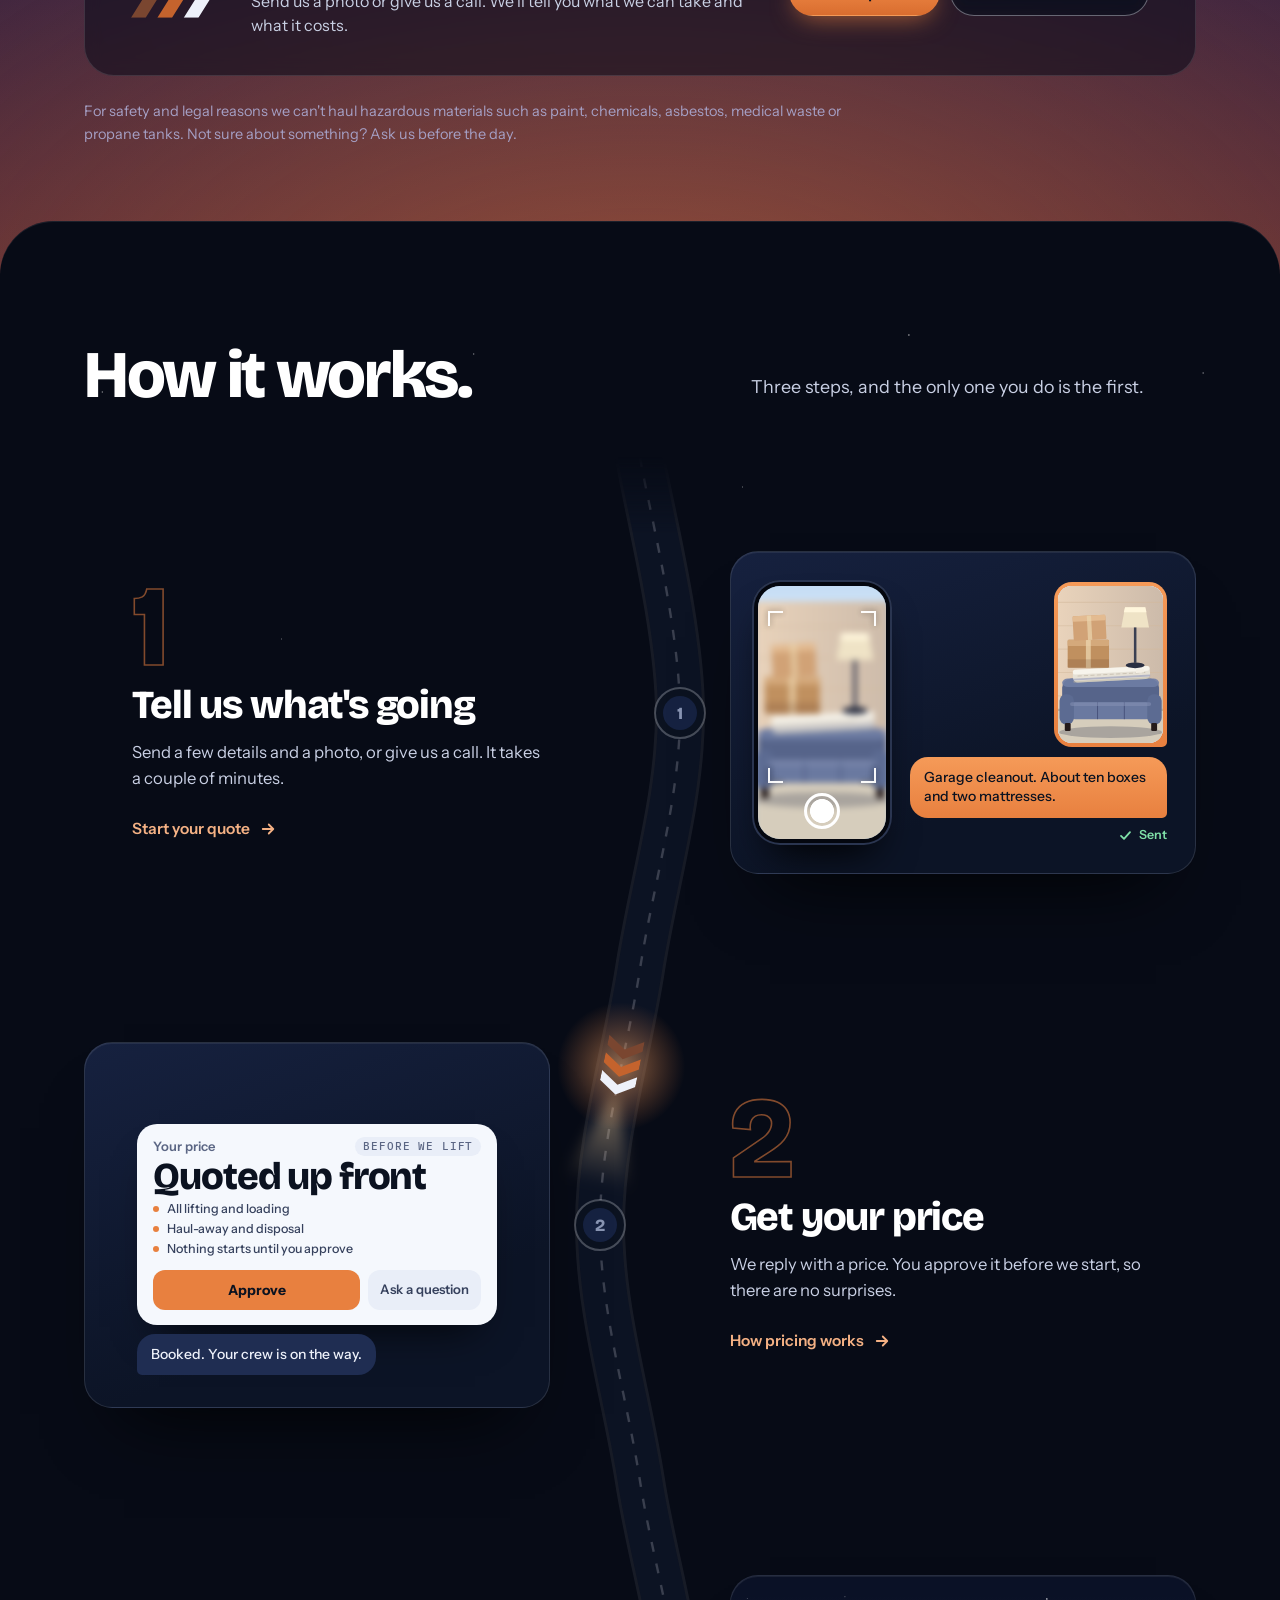
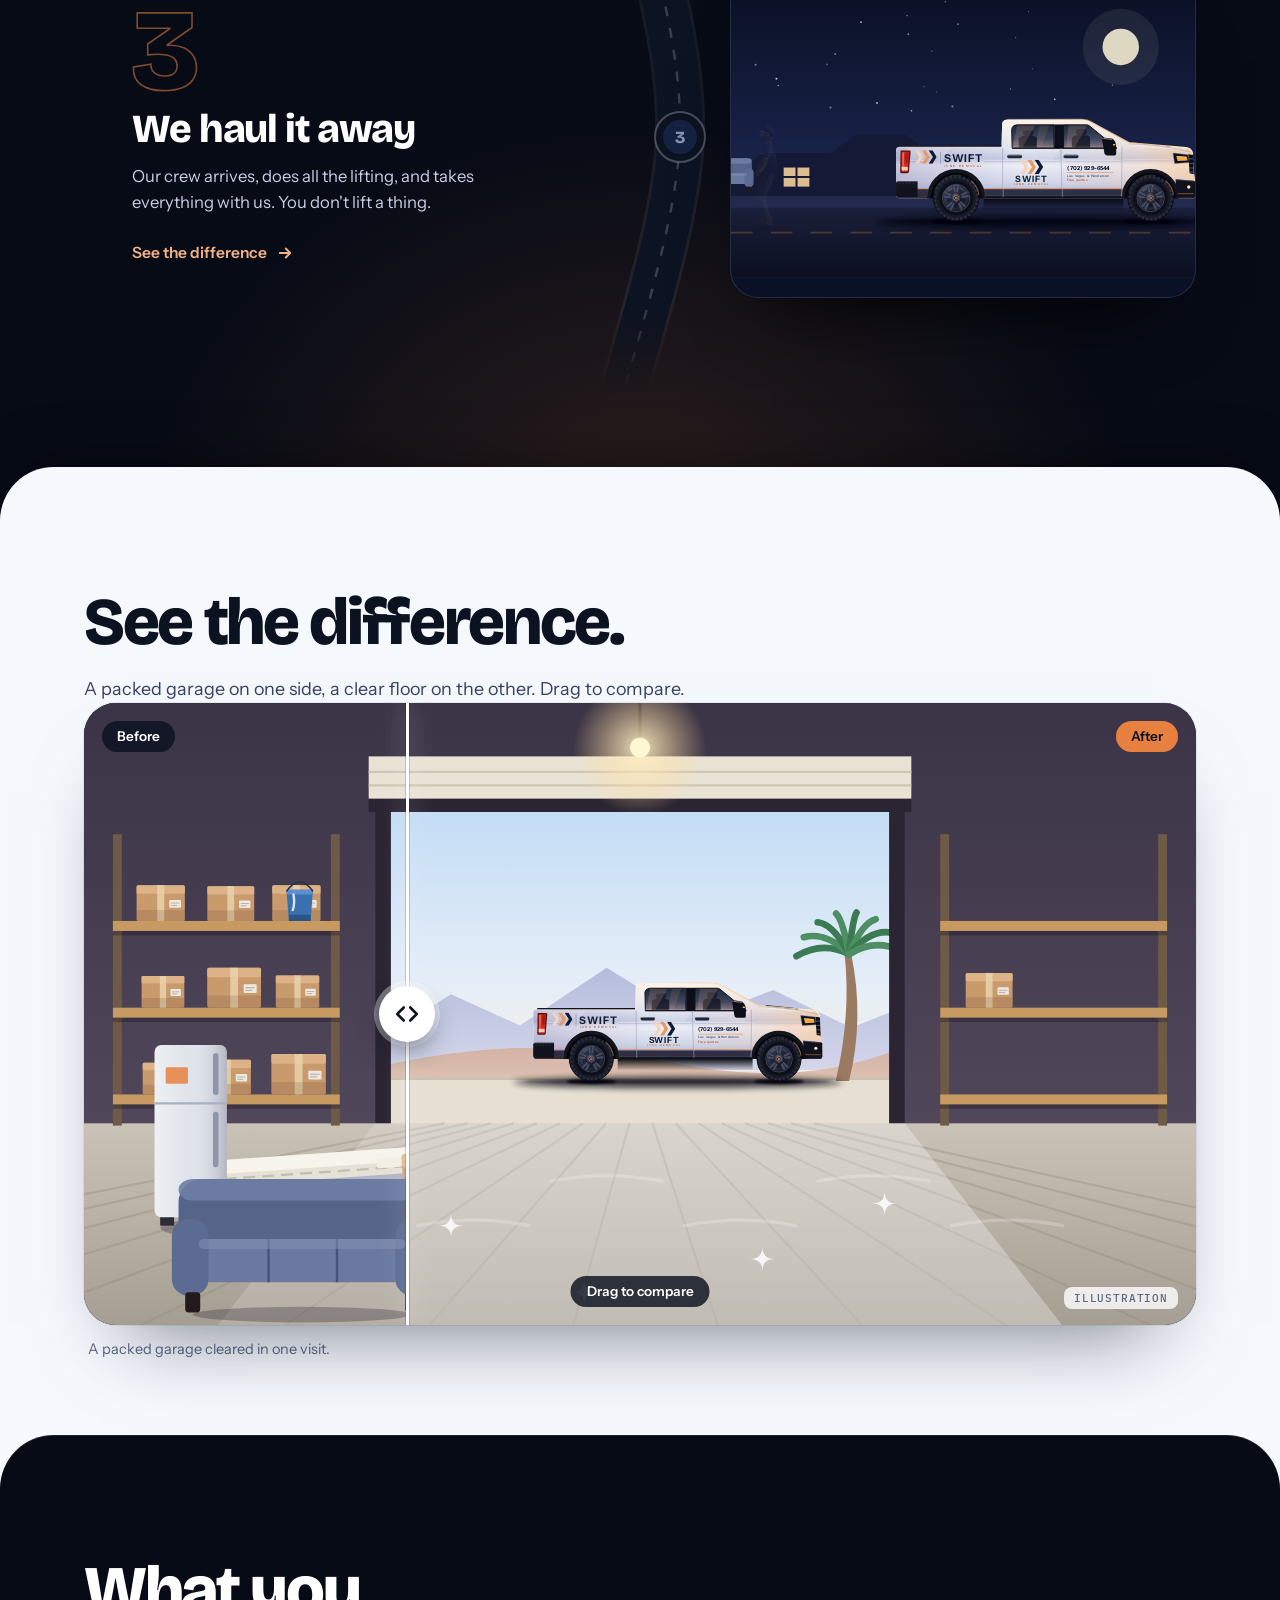
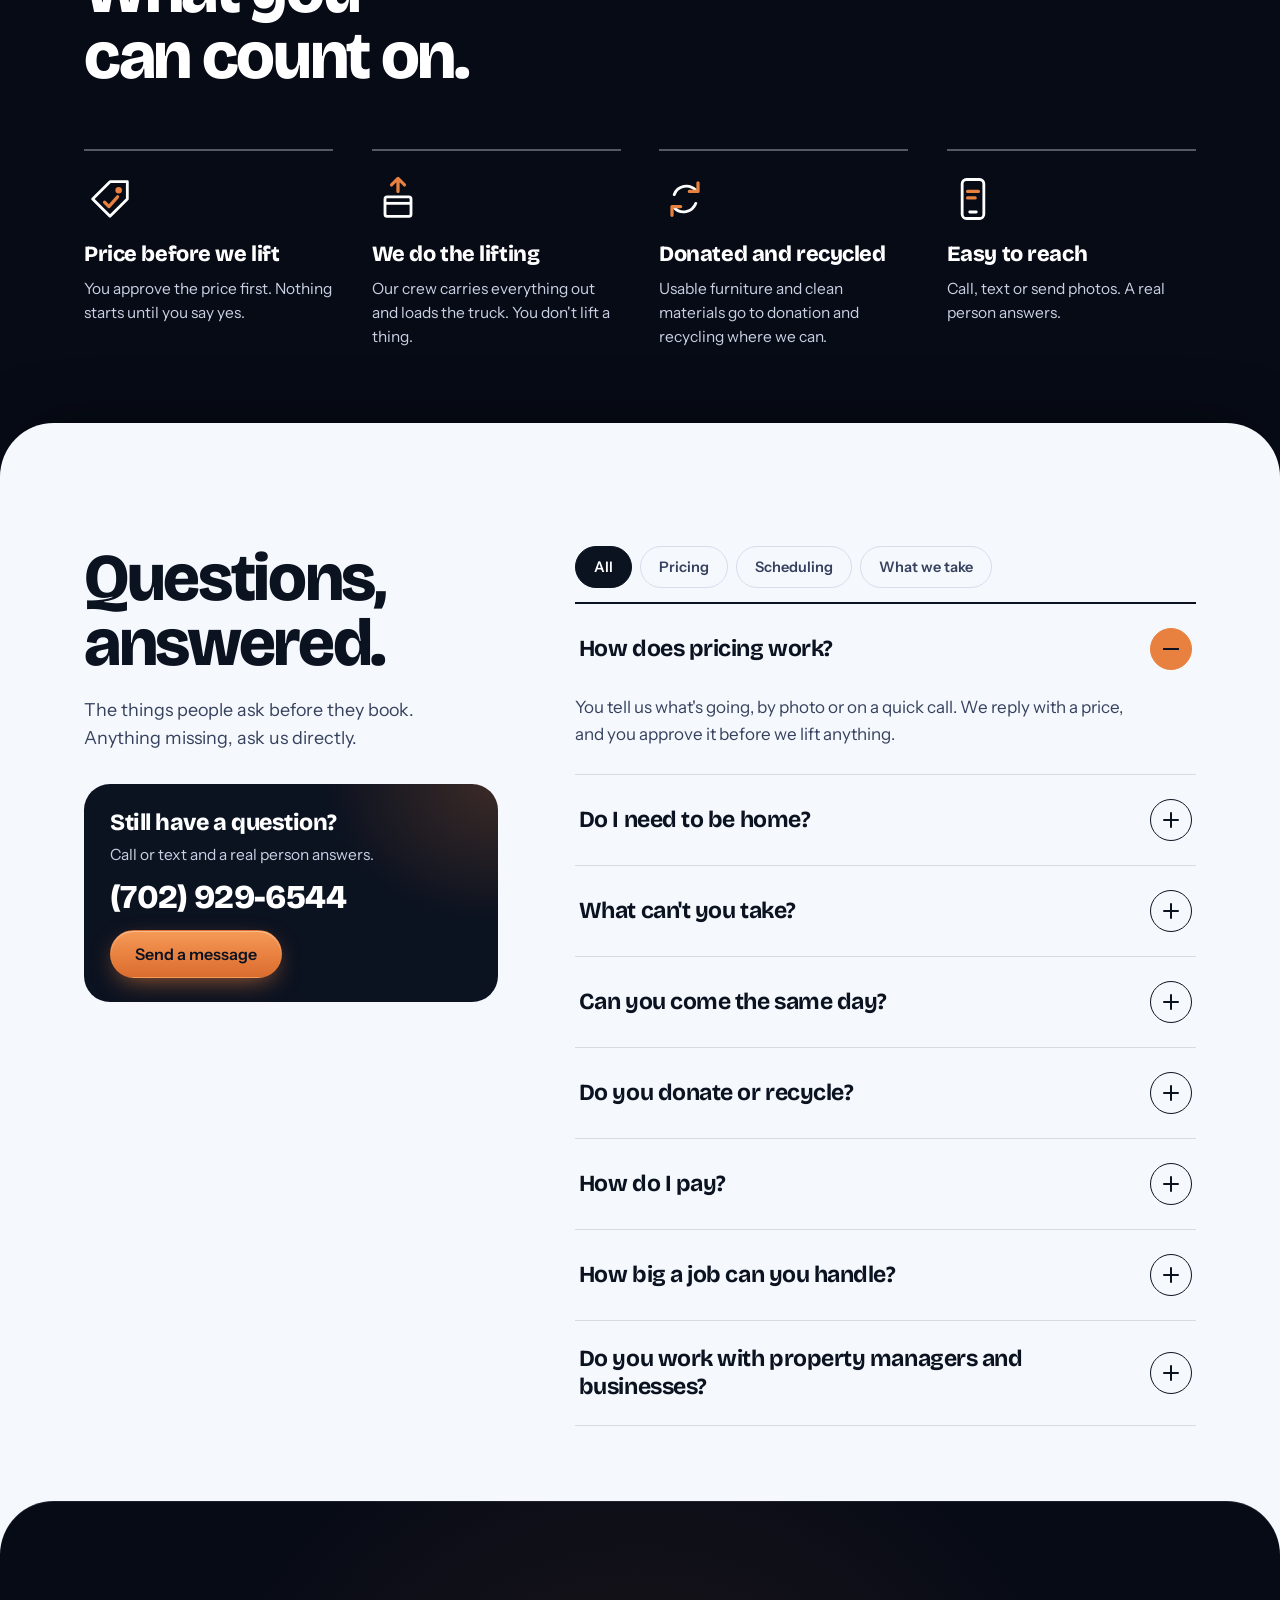
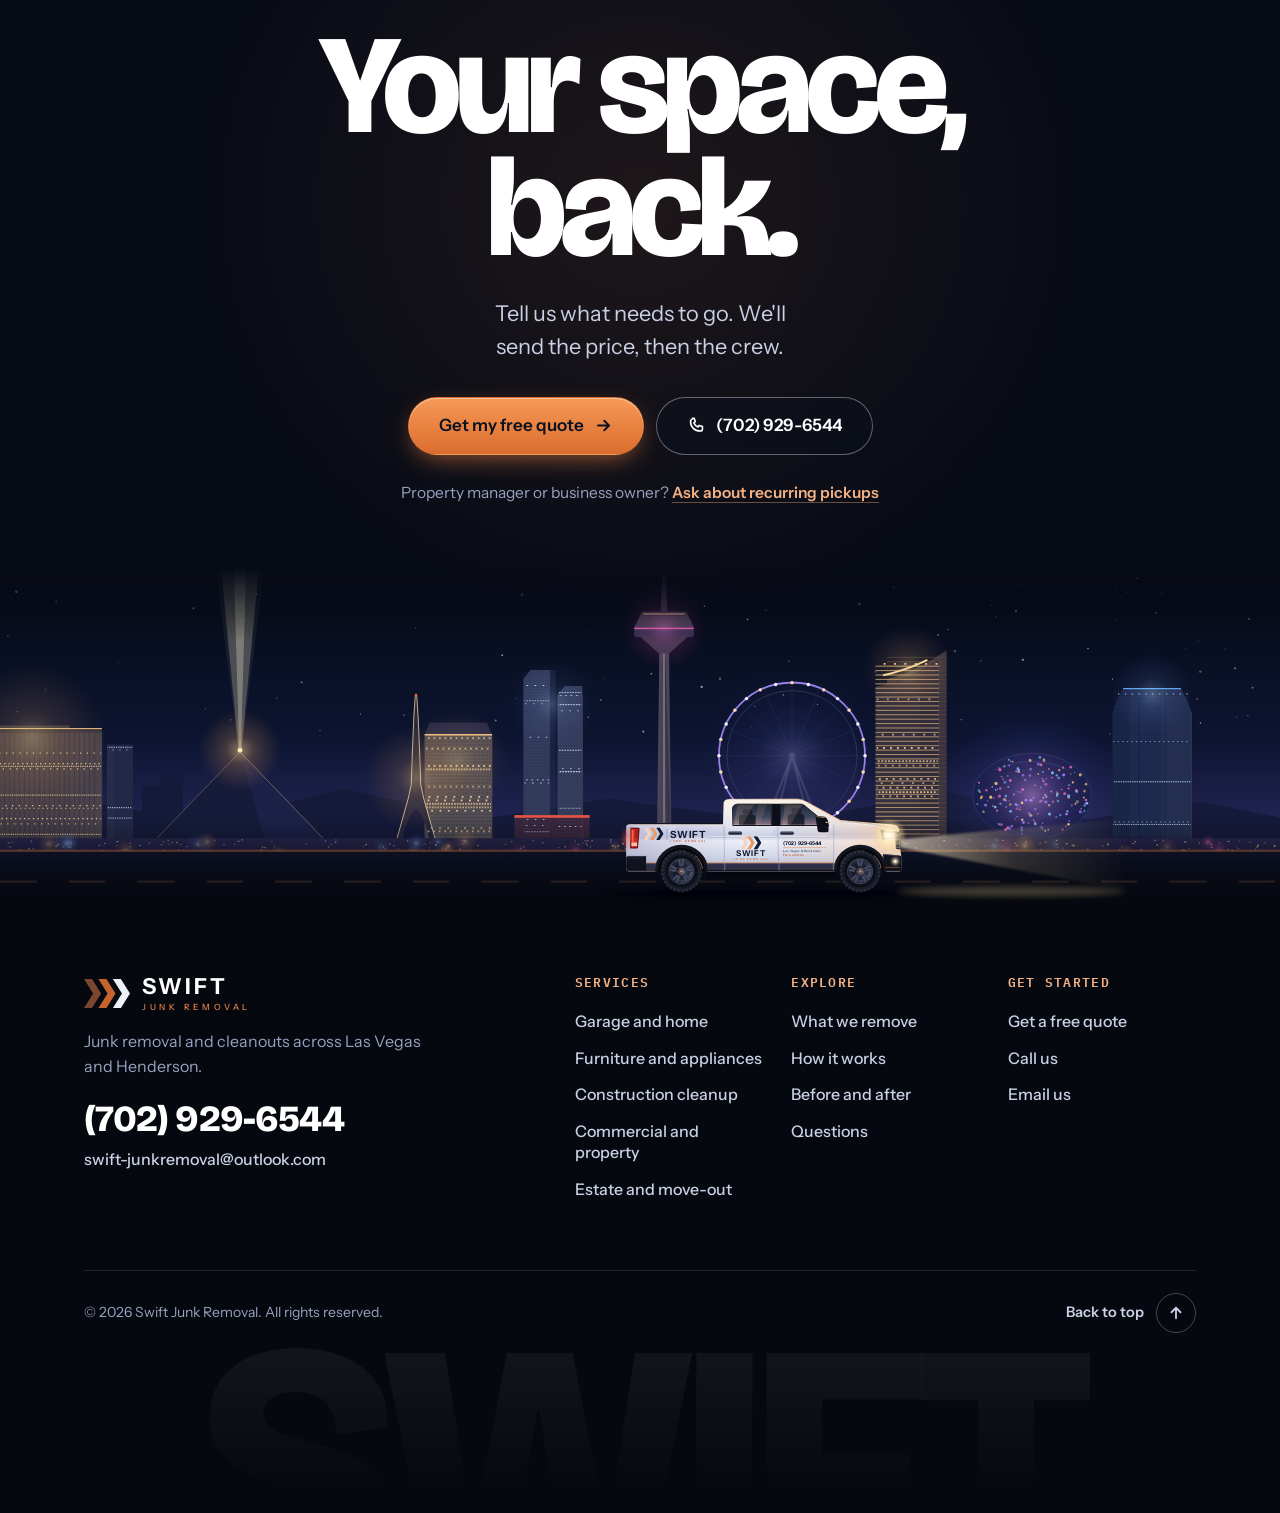
==== commit d57e03ab: "Remove the AF badge from the phone camera view Co-Authored-By: Claude Sonnet 5.5 <noreply@anthropic." ====
--- a/index.html
+++ b/index.html
@@ -648,7 +648,7 @@
             <div class="vgn v1" aria-hidden="true">
               <div class="phone"><div class="screen">
                 <svg class="vf" viewBox="0 0 90 170" preserveAspectRatio="xMidYMid slice"><use href="#pileArt"/></svg>
-                <span class="af-ring"></span><b class="af-tag">AF</b>
+                <span class="af-ring"></span>
                 <i class="corner tl"></i><i class="corner tr"></i><i class="corner bl"></i><i class="corner br"></i>
                 <span class="flash"></span><b class="shutter"></b>
               </div></div>
--- a/css/sections.css
+++ b/css/sections.css
@@ -434,7 +434,6 @@
 .corner.tl { left: var(--bl); top: var(--bt); border-width: 2.5px 0 0 2.5px; } .corner.tr { right: var(--br); top: var(--bt); border-width: 2.5px 2.5px 0 0; }
 .corner.bl { left: var(--bl); bottom: var(--bb); border-width: 0 0 2.5px 2.5px; } .corner.br { right: var(--br); bottom: var(--bb); border-width: 0 2.5px 2.5px 0; }
 .af-ring { position: absolute; left: 50%; top: 54%; width: 46px; height: 46px; margin: -23px; border-radius: 50%; border: 2px solid #ffd54a; opacity: 0; }
-.af-tag { position: absolute; left: 50%; top: 9%; transform: translateX(-50%); padding: 3px 7px; border-radius: 5px; background: rgba(0, 0, 0, .55); color: #fff; font: 600 9px/1 var(--mono); letter-spacing: .1em; opacity: 0; }
 .flash { position: absolute; inset: 0; background: #fff; opacity: 0; }
 .shutter { position: absolute; left: 50%; bottom: 10px; width: 36px; height: 36px; margin-left: -18px; border-radius: 50%; border: 3px solid #fff; background: radial-gradient(circle, #fff 55%, transparent 58%); }
 .thread { display: flex; flex-direction: column; align-items: flex-end; gap: 10px; min-width: 0; }
@@ -453,8 +452,7 @@
 .step.on .v1 .screen { animation: bracketLock .8s cubic-bezier(.3, .7, .2, 1) .1s both; }
 .step.on .v1 .corner { animation: lockColor .25s ease .85s both; }
 .step.on .v1 .af-ring { animation: afRing .6s ease .8s both; }
-.step.on .v1 .af-tag { animation: afTag .2s ease .85s both; }
-.step.on .v1 .flash { animation: flash .45s ease-out 1.25s forwards; }
+.step.on .v1 .step.on .v1 .flash { animation: flash .45s ease-out 1.25s forwards; }
 .step.on .v1 .shutter { animation: press .28s ease 1.2s both; }
 .step.on .v1 .b-photo { animation: bubIn .55s var(--spring) 1.5s both; }
 .step.on .v1 .b-dots { animation: dotsLife .75s ease 2.05s both; }
@@ -465,7 +463,6 @@
 @keyframes bracketLock { from { --bl: 8%; --bt: 10%; --br: 8%; --bb: 22%; } to { --bl: 5%; --bt: 19%; --br: 5%; --bb: 15%; } }
 @keyframes lockColor { to { border-color: #ffd54a; } }
 @keyframes afRing { 0% { opacity: 1; transform: scale(1.7); } 60% { opacity: 1; transform: scale(1); } 100% { opacity: 0; transform: scale(.8); } }
-@keyframes afTag { to { opacity: 1; } }
 @keyframes flash { 0% { opacity: .95; } 100% { opacity: 0; } }
 @keyframes press { 0%, 100% { transform: scale(1); } 45% { transform: scale(.84); } }
 @keyframes bubIn { from { opacity: 0; transform: translateY(14px) scale(.92); } to { opacity: 1; transform: none; } }
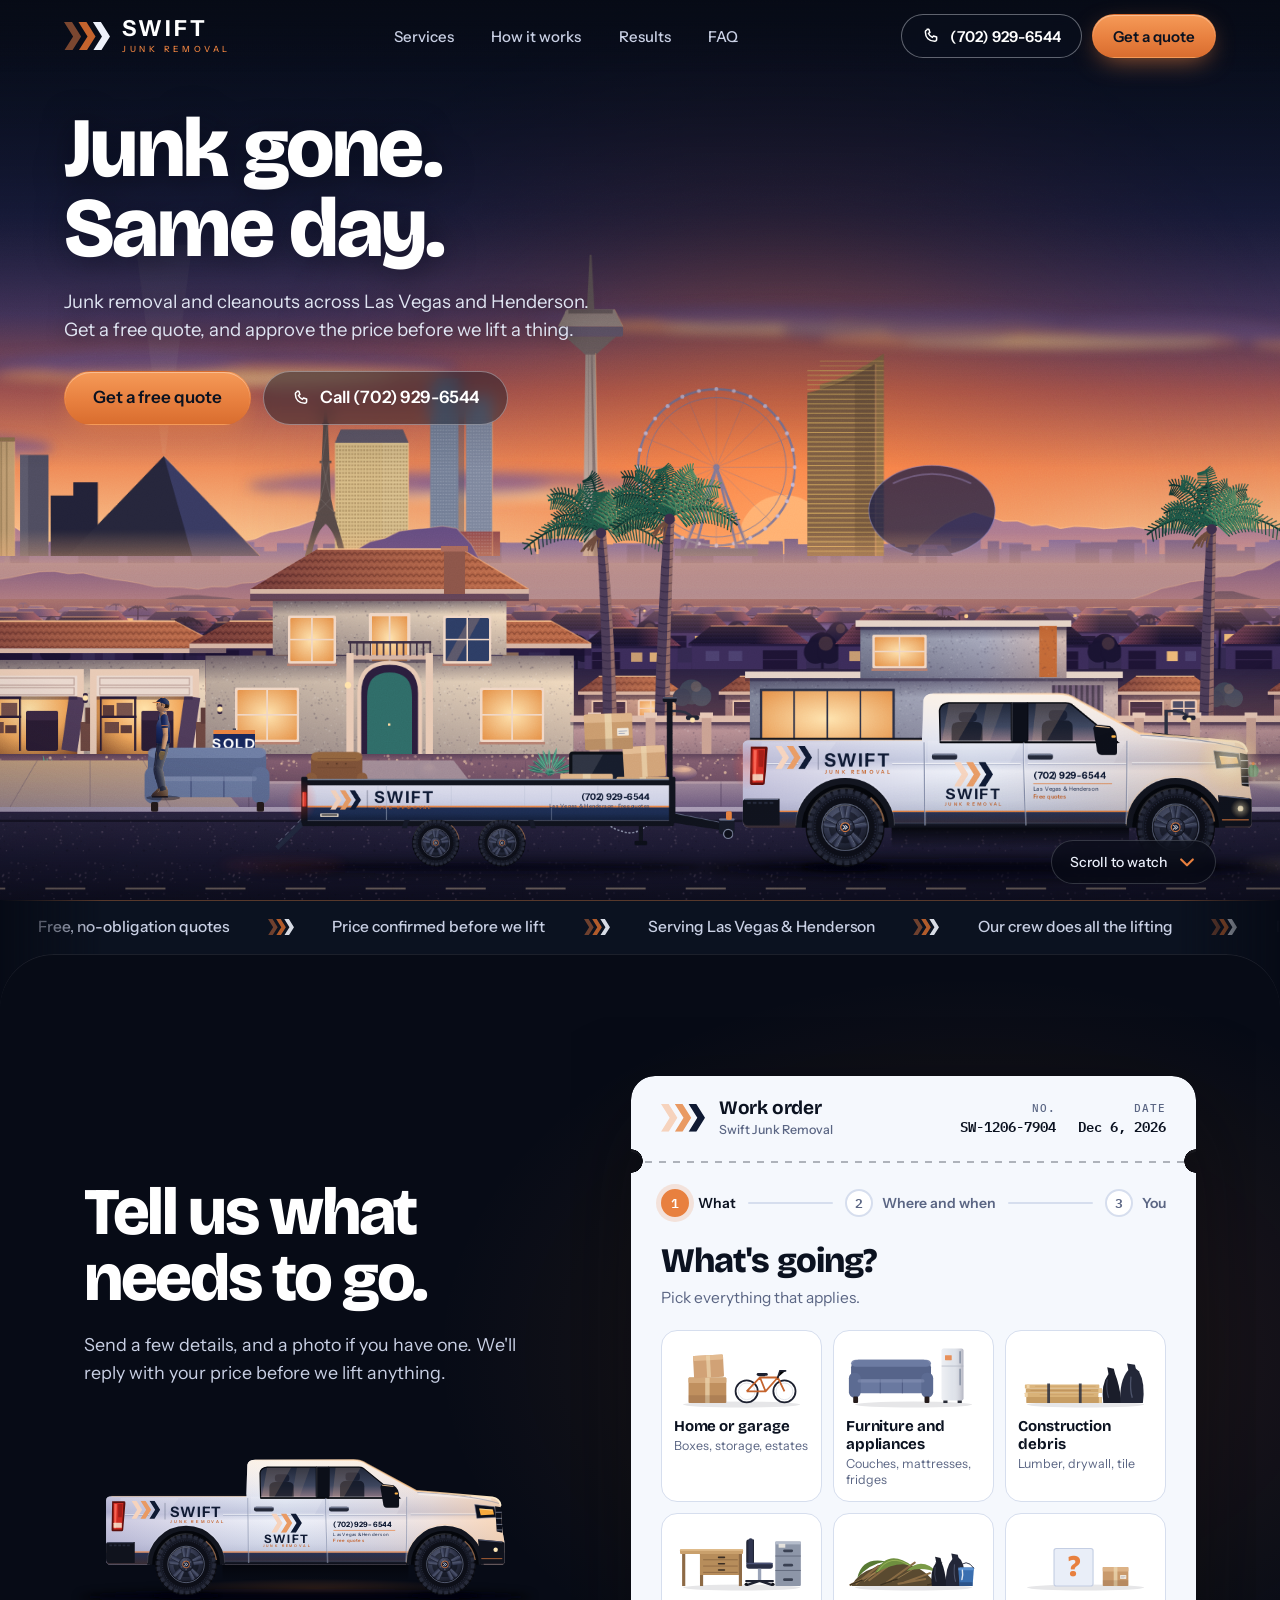
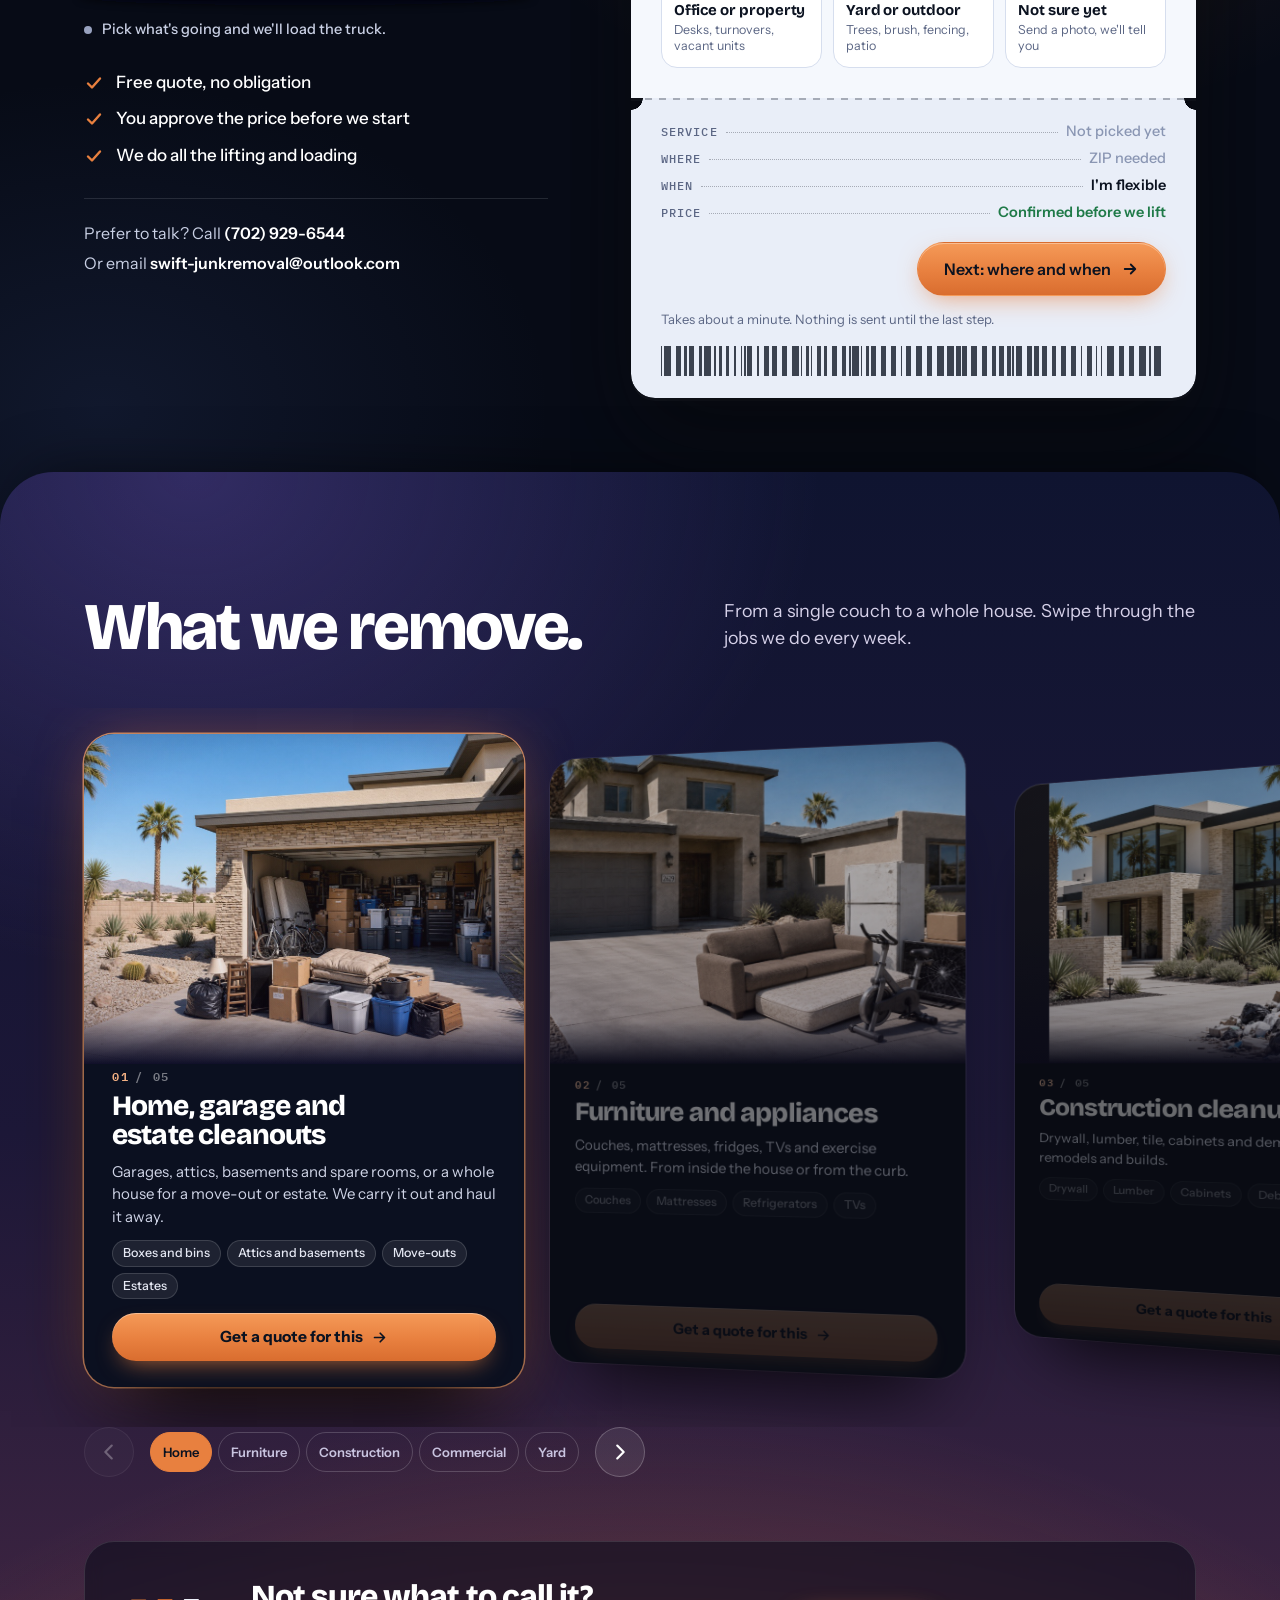
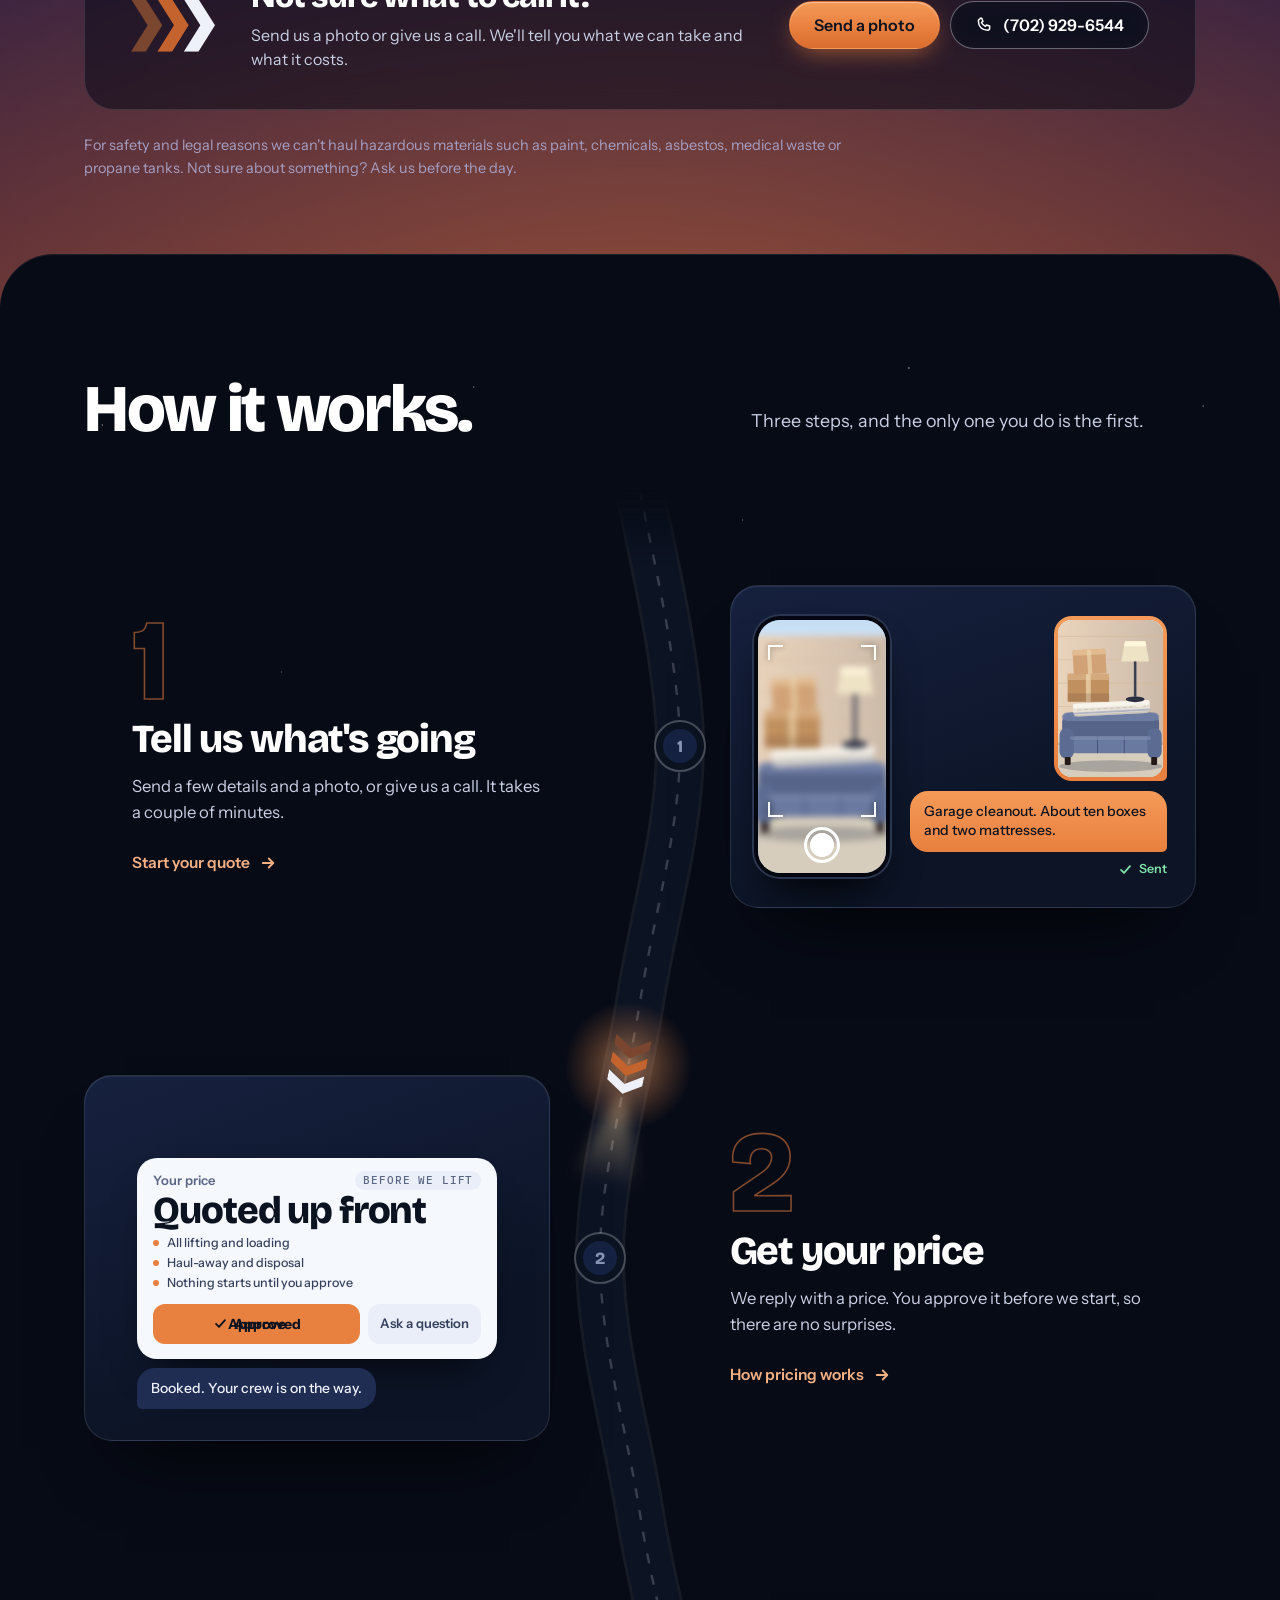
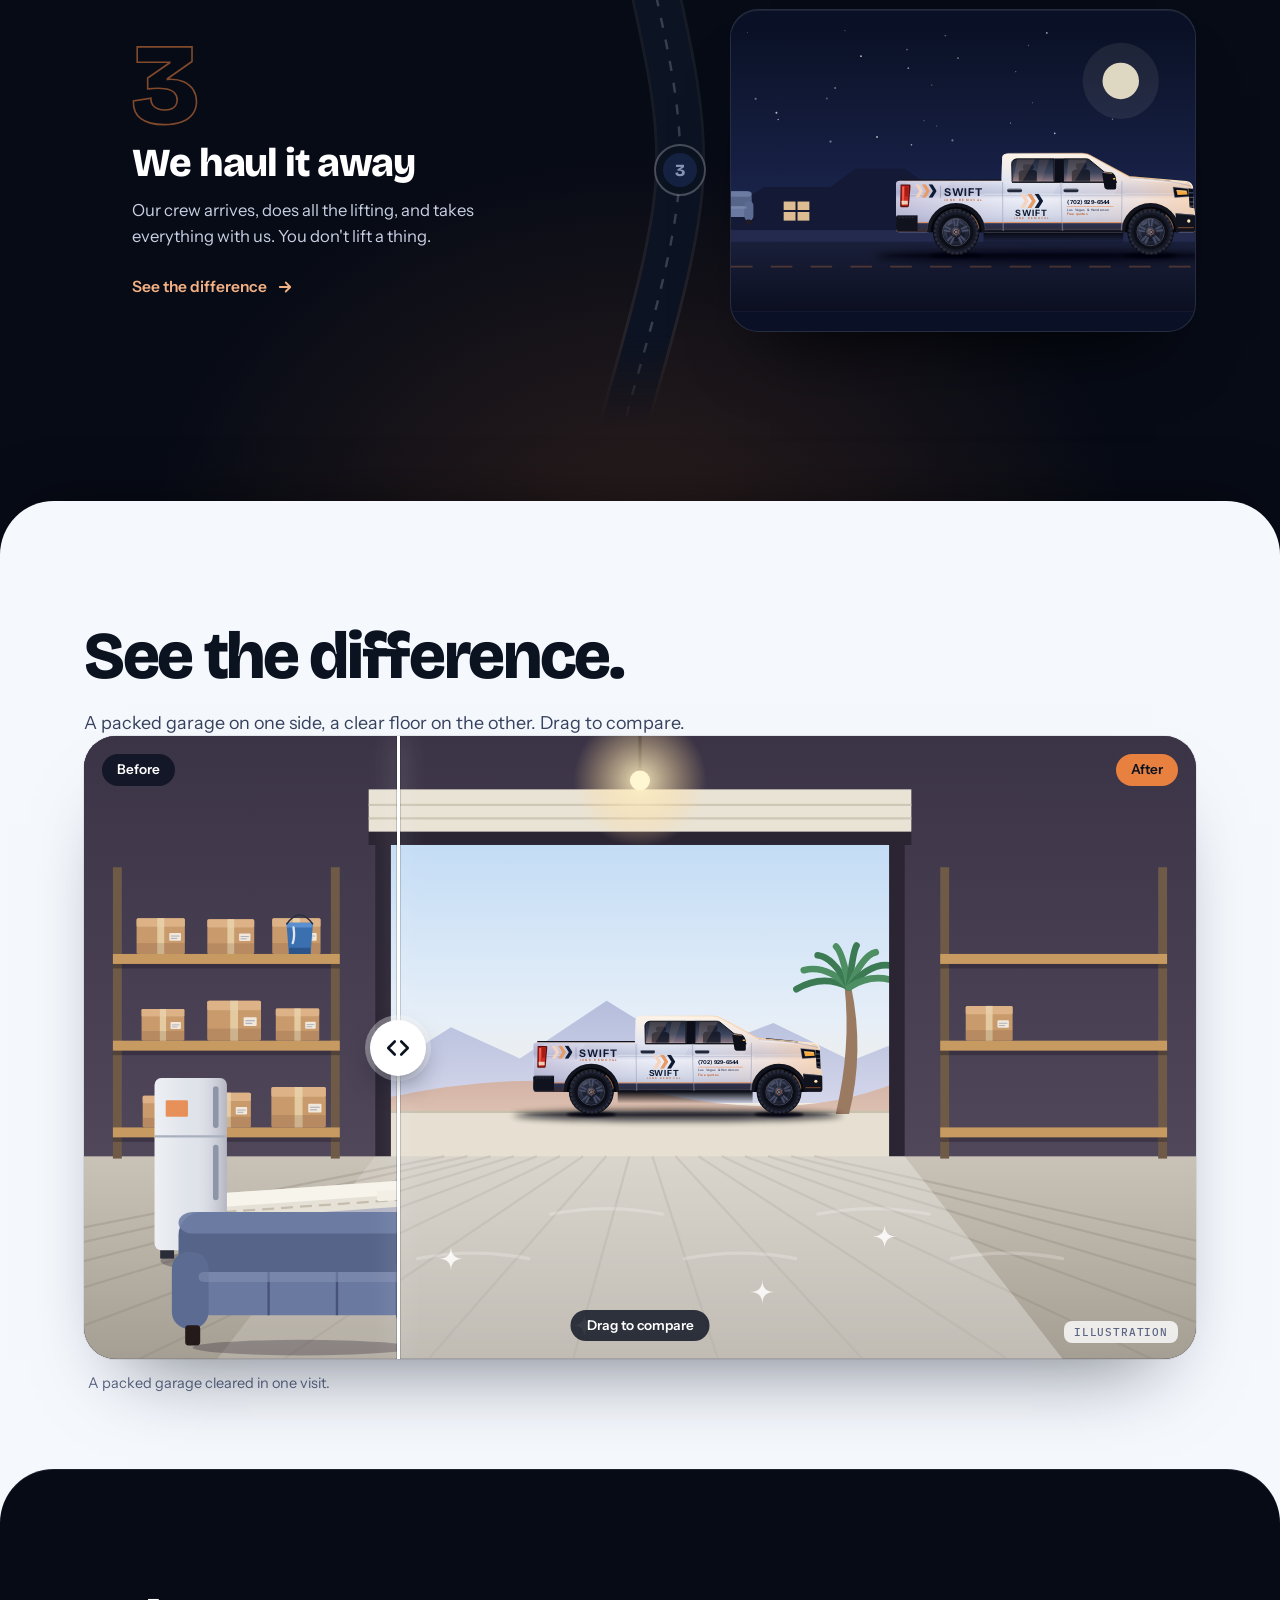
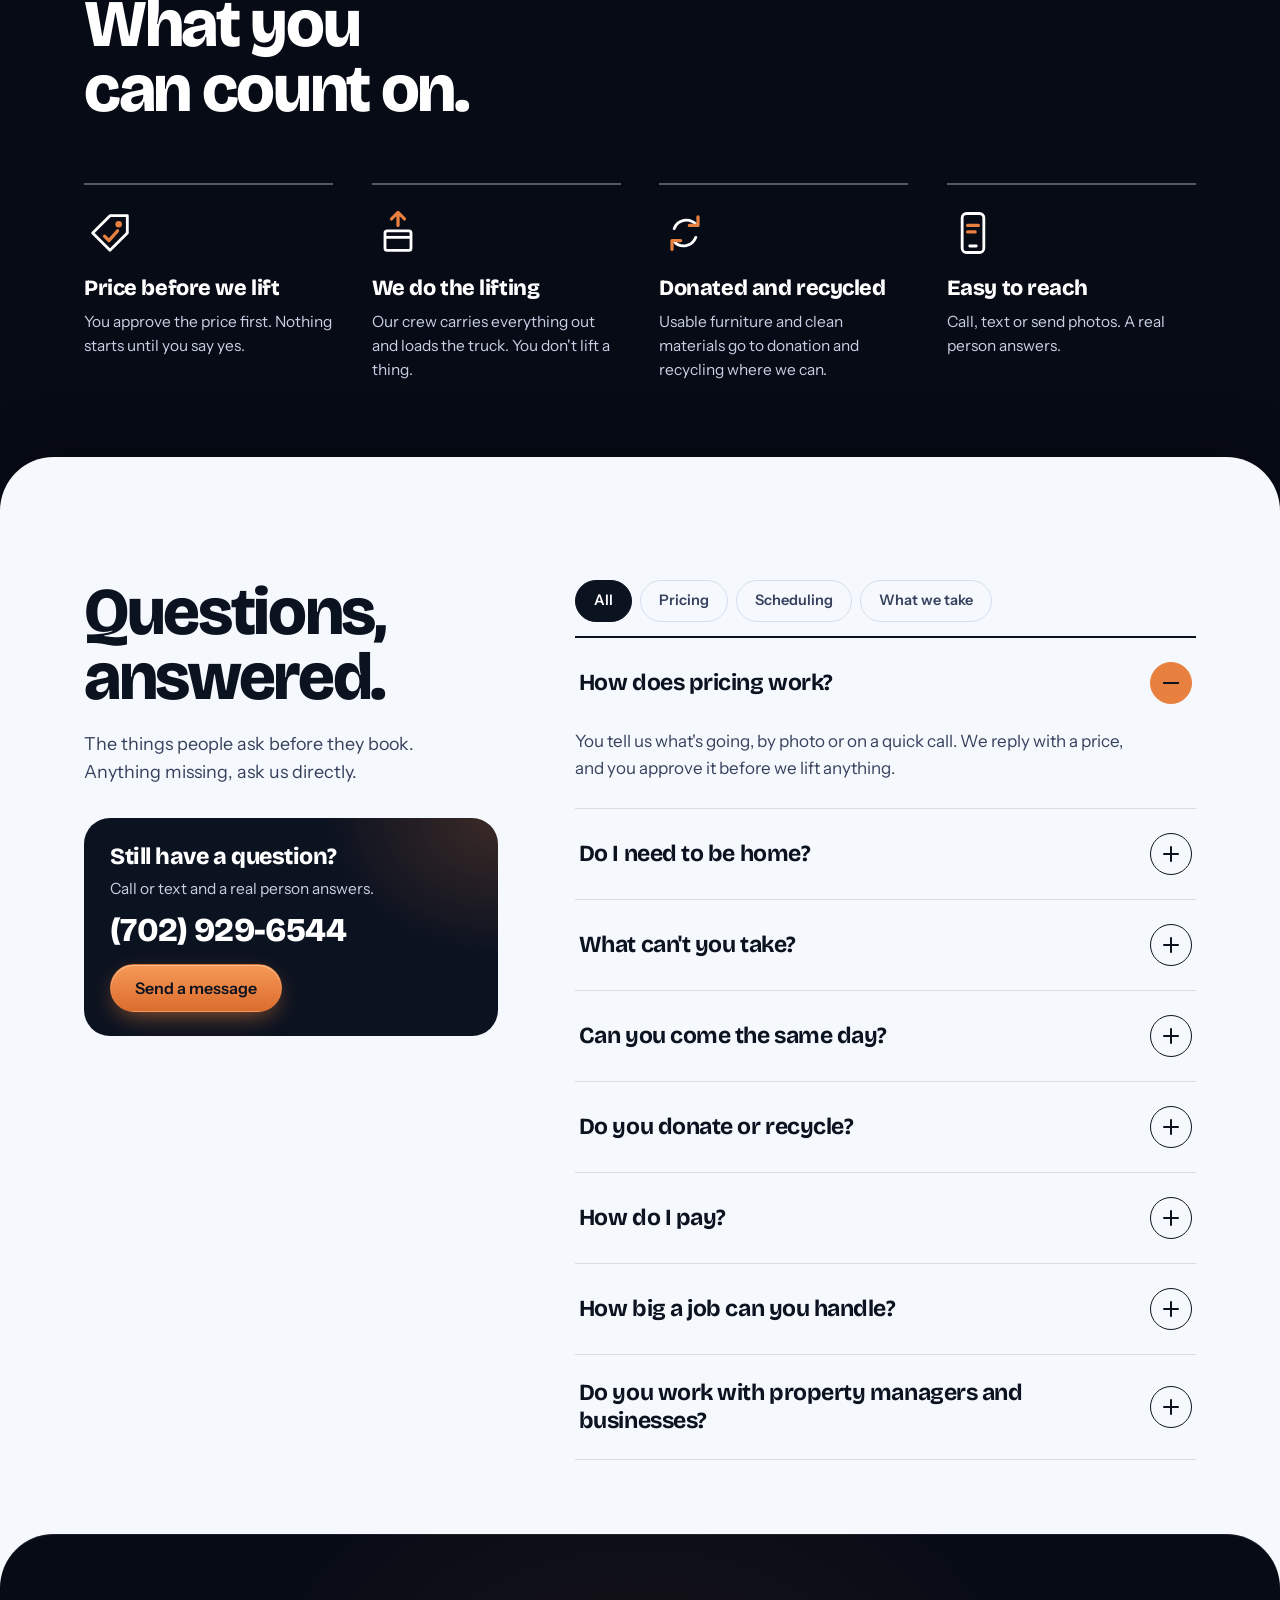
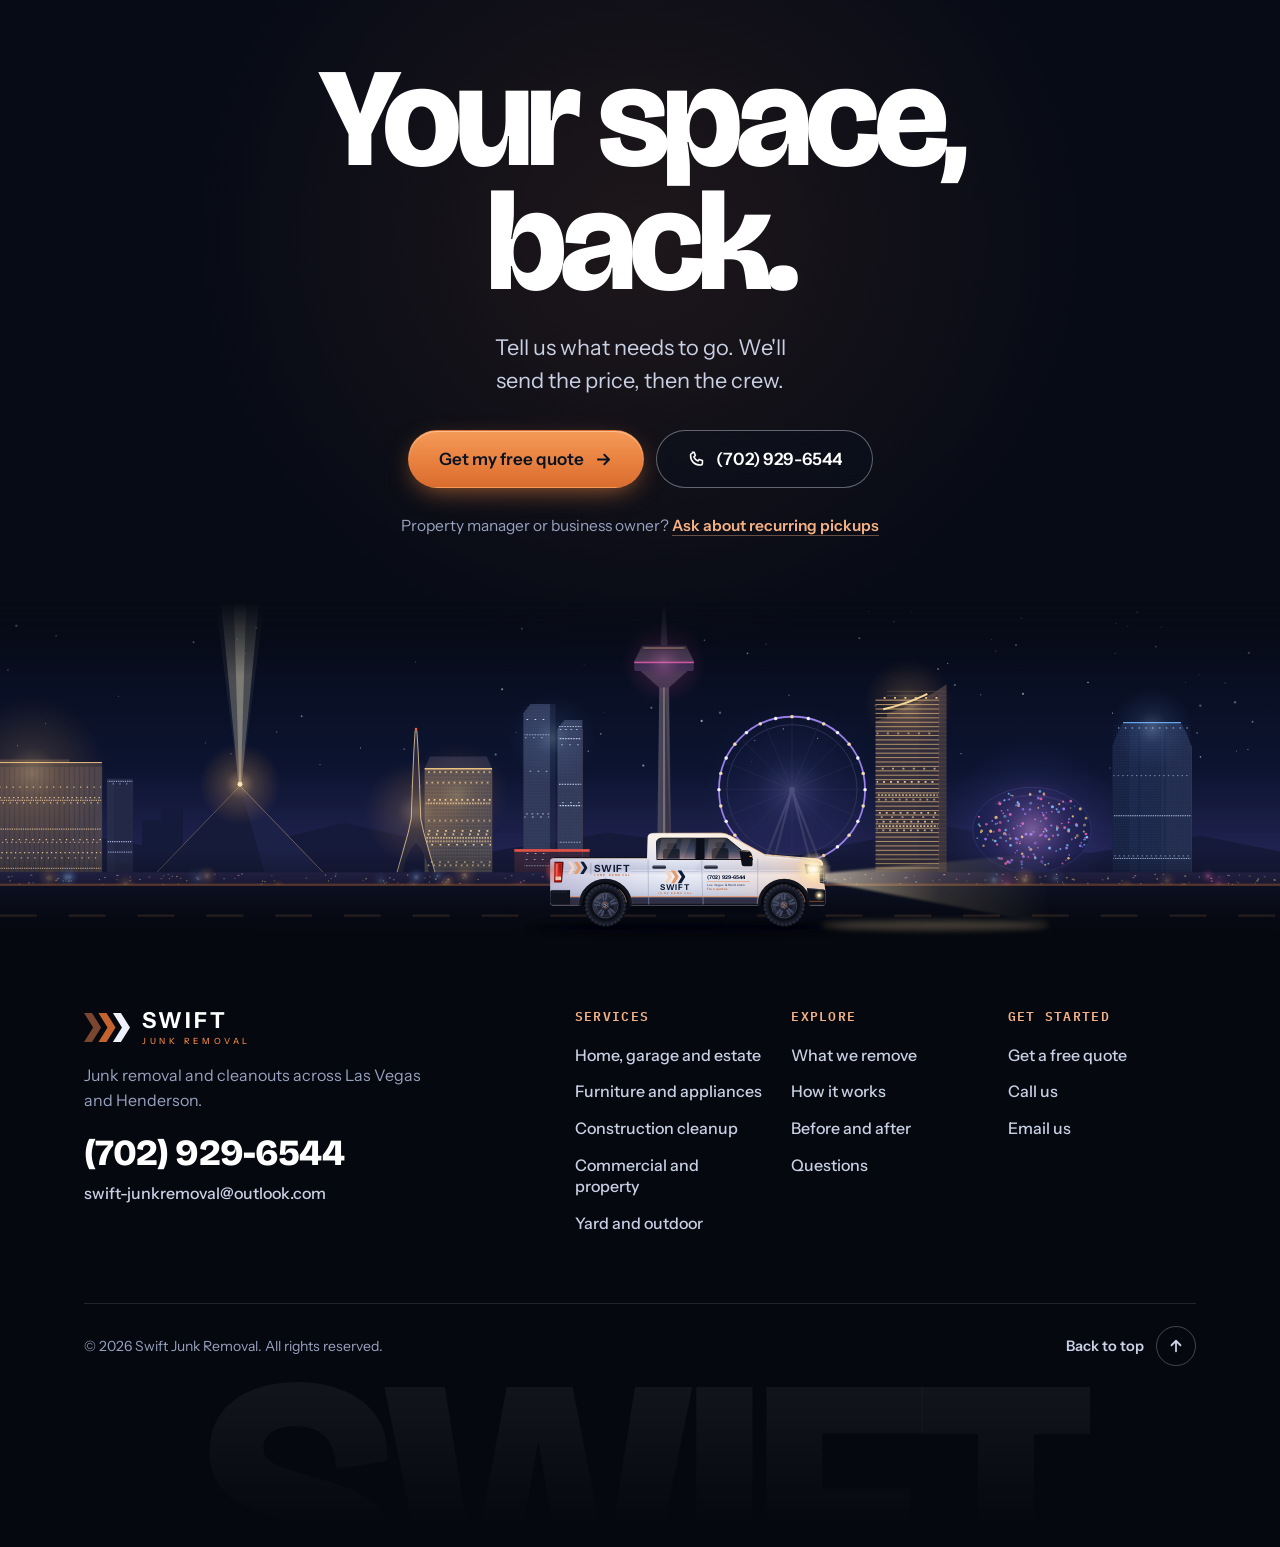
==== commit 95f94566: "Replace Estate with Yard and outdoor cleanup, fold estates into the home card, update the quote form" ====
--- a/index.html
+++ b/index.html
@@ -467,11 +467,11 @@
                 <h3 id="h-s1" tabindex="-1">What's going?</h3>
                 <p class="pane-sub">Pick everything that applies.</p>
                 <div class="tiles">
-                  <label class="tile"><input type="checkbox" name="service" value="garage"><svg class="tile-art" viewBox="-90 -80 180 84" aria-hidden="true"><ellipse cx="0" cy="2" rx="78" ry="4" fill="#0b1220" opacity=".1"/><g transform="translate(-44 0) scale(.74)"><use href="#it-boxStack"/></g><g transform="translate(32 0) scale(.74)"><use href="#it-bike"/></g></svg><b>Garage or home</b><small>Boxes, bikes, storage</small><span class="tick" aria-hidden="true"><svg><use href="#i-check"/></svg></span></label>
+                  <label class="tile"><input type="checkbox" name="service" value="garage"><svg class="tile-art" viewBox="-90 -80 180 84" aria-hidden="true"><ellipse cx="0" cy="2" rx="78" ry="4" fill="#0b1220" opacity=".1"/><g transform="translate(-44 0) scale(.74)"><use href="#it-boxStack"/></g><g transform="translate(32 0) scale(.74)"><use href="#it-bike"/></g></svg><b>Home or garage</b><small>Boxes, storage, estates</small><span class="tick" aria-hidden="true"><svg><use href="#i-check"/></svg></span></label>
                   <label class="tile"><input type="checkbox" name="service" value="furniture"><svg class="tile-art" viewBox="-90 -80 180 84" aria-hidden="true"><ellipse cx="0" cy="2" rx="78" ry="4" fill="#0b1220" opacity=".1"/><g transform="translate(-30 0) scale(.72)"><use href="#it-couch"/></g><g transform="translate(52 0) scale(.56)"><use href="#it-fridge"/></g></svg><b>Furniture and appliances</b><small>Couches, mattresses, fridges</small><span class="tick" aria-hidden="true"><svg><use href="#i-check"/></svg></span></label>
                   <label class="tile"><input type="checkbox" name="service" value="construction"><svg class="tile-art" viewBox="-90 -80 180 84" aria-hidden="true"><ellipse cx="0" cy="2" rx="78" ry="4" fill="#0b1220" opacity=".1"/><g transform="translate(-30 0) scale(.62)"><use href="#it-lumber"/></g><g transform="translate(50 0) scale(.88)"><use href="#it-bags"/></g></svg><b>Construction debris</b><small>Lumber, drywall, tile</small><span class="tick" aria-hidden="true"><svg><use href="#i-check"/></svg></span></label>
                   <label class="tile"><input type="checkbox" name="service" value="commercial"><svg class="tile-art" viewBox="-90 -80 180 84" aria-hidden="true"><ellipse cx="0" cy="2" rx="78" ry="4" fill="#0b1220" opacity=".1"/><g transform="translate(-40 0) scale(.7)"><use href="#it-desk"/></g><g transform="translate(24 0) scale(.74)"><use href="#it-chair"/></g><g transform="translate(62 0) scale(.74)"><use href="#it-filing"/></g></svg><b>Office or property</b><small>Desks, turnovers, vacant units</small><span class="tick" aria-hidden="true"><svg><use href="#i-check"/></svg></span></label>
-                  <label class="tile"><input type="checkbox" name="service" value="estate"><svg class="tile-art" viewBox="-90 -80 180 84" aria-hidden="true"><ellipse cx="0" cy="2" rx="78" ry="4" fill="#0b1220" opacity=".1"/><g transform="translate(-52 0) scale(.7)"><use href="#it-dresser"/></g><g transform="translate(16 0) scale(.72)"><use href="#it-armchair"/></g><g transform="translate(68 0) scale(.7)"><use href="#it-lamp"/></g></svg><b>Estate or move-out</b><small>Whole-house cleanouts</small><span class="tick" aria-hidden="true"><svg><use href="#i-check"/></svg></span></label>
+                  <label class="tile"><input type="checkbox" name="service" value="yard"><svg class="tile-art" viewBox="-90 -80 180 84" aria-hidden="true"><ellipse cx="0" cy="2" rx="78" ry="4" fill="#0b1220" opacity=".1"/><g transform="translate(-28 0) scale(.78)"><use href="#it-brush"/></g><g transform="translate(46 0) scale(.72)"><use href="#it-bags"/></g><g transform="translate(70 0) scale(.62)"><use href="#it-bucket"/></g></svg><b>Yard or outdoor</b><small>Trees, brush, fencing, patio</small><span class="tick" aria-hidden="true"><svg><use href="#i-check"/></svg></span></label>
                   <label class="tile tile-open"><input type="checkbox" name="service" value="general"><svg class="tile-art" viewBox="-90 -80 180 84" aria-hidden="true"><ellipse cx="0" cy="2" rx="78" ry="4" fill="#0b1220" opacity=".1"/><g transform="translate(-16 0)"><rect x="-26" y="-50" width="52" height="50" rx="3" fill="#e9eef8" stroke="#c4cee3" stroke-width="1.5"/><text x="0" y="-14" text-anchor="middle" font-family="Bricolage Grotesque, sans-serif" font-weight="800" font-size="40" fill="#e8803f">?</text></g><g transform="translate(40 0) scale(.55)"><use href="#it-box"/></g></svg><b>Not sure yet</b><small>Send a photo, we'll tell you</small><span class="tick" aria-hidden="true"><svg><use href="#i-check"/></svg></span></label>
                 </div>
                 <p class="err" id="e-service" role="alert"></p>
@@ -553,13 +553,13 @@
 
   <div class="deck" id="deck" data-reveal style="--d:.12s">
     <ul class="dk-track" id="dkTrack" aria-label="What we remove" tabindex="0">
-        <li class="dk-card" data-key="garage" aria-roledescription="slide" aria-label="1 of 5: Garage and home cleanouts">
+        <li class="dk-card" data-key="garage" aria-roledescription="slide" aria-label="1 of 5: Home, garage and estate cleanouts">
           <div class="dk-art" aria-hidden="true"></div>
           <div class="dk-body">
             <span class="dk-n">01<i>/ 05</i></span>
-            <h3>Garage and home cleanouts</h3>
-            <p>Garages, attics, basements, sheds and spare rooms. We carry it out and haul it away.</p>
-            <ul class="dk-chips"><li>Boxes and bins</li><li>Bikes</li><li>Old mattresses</li><li>Storage</li></ul>
+            <h3>Home, garage and estate cleanouts</h3>
+            <p>Garages, attics, basements and spare rooms, or a whole house for a move-out or estate. We carry it out and haul it away.</p>
+            <ul class="dk-chips"><li>Boxes and bins</li><li>Attics and basements</li><li>Move-outs</li><li>Estates</li></ul>
             <a class="dk-cta" href="#quote" data-service="garage">Get a quote for this <svg aria-hidden="true"><use href="#i-arrow"/></svg></a>
           </div>
         </li>
@@ -593,20 +593,20 @@
             <a class="dk-cta" href="#quote" data-service="commercial">Get a quote for this <svg aria-hidden="true"><use href="#i-arrow"/></svg></a>
           </div>
         </li>
-        <li class="dk-card" data-key="estate" aria-roledescription="slide" aria-label="5 of 5: Estate and move-out">
+        <li class="dk-card" data-key="yard" aria-roledescription="slide" aria-label="5 of 5: Yard and outdoor cleanup">
           <div class="dk-art" aria-hidden="true"></div>
           <div class="dk-body">
             <span class="dk-n">05<i>/ 05</i></span>
-            <h3>Estate and move-out</h3>
-            <p>Full-house cleanouts for estates, sales and move-outs, on your timeline.</p>
-            <ul class="dk-chips"><li>Dressers</li><li>Armchairs</li><li>Lamps and frames</li><li>Whole homes</li></ul>
-            <a class="dk-cta" href="#quote" data-service="estate">Get a quote for this <svg aria-hidden="true"><use href="#i-arrow"/></svg></a>
+            <h3>Yard and outdoor cleanup</h3>
+            <p>Tree trimmings, brush, palm fronds, old fencing and the outdoor items you are done with.</p>
+            <ul class="dk-chips"><li>Branches and brush</li><li>Palm fronds</li><li>Fencing</li><li>Patio and hot tubs</li></ul>
+            <a class="dk-cta" href="#quote" data-service="yard">Get a quote for this <svg aria-hidden="true"><use href="#i-arrow"/></svg></a>
           </div>
         </li>
     </ul>
     <div class="dk-ui wrap">
       <button class="dk-arrow" id="dkPrev" type="button" aria-label="Previous service"><svg viewBox="0 0 24 24" aria-hidden="true"><path d="M15 5l-7 7 7 7" fill="none" stroke="currentColor" stroke-width="2.4" stroke-linecap="round" stroke-linejoin="round"/></svg></button>
-      <ol class="dk-dots" id="dkDots" aria-label="Choose a service"><li><button type="button" aria-label="Garage and home cleanouts"><span>Garage</span></button></li><li><button type="button" aria-label="Furniture and appliances"><span>Furniture</span></button></li><li><button type="button" aria-label="Construction cleanup"><span>Construction</span></button></li><li><button type="button" aria-label="Commercial and property"><span>Commercial</span></button></li><li><button type="button" aria-label="Estate and move-out"><span>Estate</span></button></li></ol>
+      <ol class="dk-dots" id="dkDots" aria-label="Choose a service"><li><button type="button" aria-label="Home, garage and estate cleanouts"><span>Home</span></button></li><li><button type="button" aria-label="Furniture and appliances"><span>Furniture</span></button></li><li><button type="button" aria-label="Construction cleanup"><span>Construction</span></button></li><li><button type="button" aria-label="Commercial and property"><span>Commercial</span></button></li><li><button type="button" aria-label="Yard and outdoor cleanup"><span>Yard</span></button></li></ol>
       <button class="dk-arrow" id="dkNext" type="button" aria-label="Next service"><svg viewBox="0 0 24 24" aria-hidden="true"><path d="M9 5l7 7-7 7" fill="none" stroke="currentColor" stroke-width="2.4" stroke-linecap="round" stroke-linejoin="round"/></svg></button>
     </div>
   </div>
@@ -848,11 +848,11 @@
         <div>
           <h4>Services</h4>
           <ul>
-            <li><a href="#quote" data-service="garage">Garage and home</a></li>
+            <li><a href="#quote" data-service="garage">Home, garage and estate</a></li>
             <li><a href="#quote" data-service="furniture">Furniture and appliances</a></li>
             <li><a href="#quote" data-service="construction">Construction cleanup</a></li>
             <li><a href="#quote" data-service="commercial">Commercial and property</a></li>
-            <li><a href="#quote" data-service="estate">Estate and move-out</a></li>
+            <li><a href="#quote" data-service="yard">Yard and outdoor</a></li>
           </ul>
         </div>
         <div>
--- a/css/sections.css
+++ b/css/sections.css
@@ -701,4 +701,4 @@
 
 /* keep each photo's subject in frame when the card crops it */
 .dk-card[data-key="construction"] .dk-art { --fx: 92%; }
-.dk-card[data-key="estate"] .dk-art { --fx: 40%; }
+.dk-card[data-key="yard"] .dk-art { --fx: 50%; }
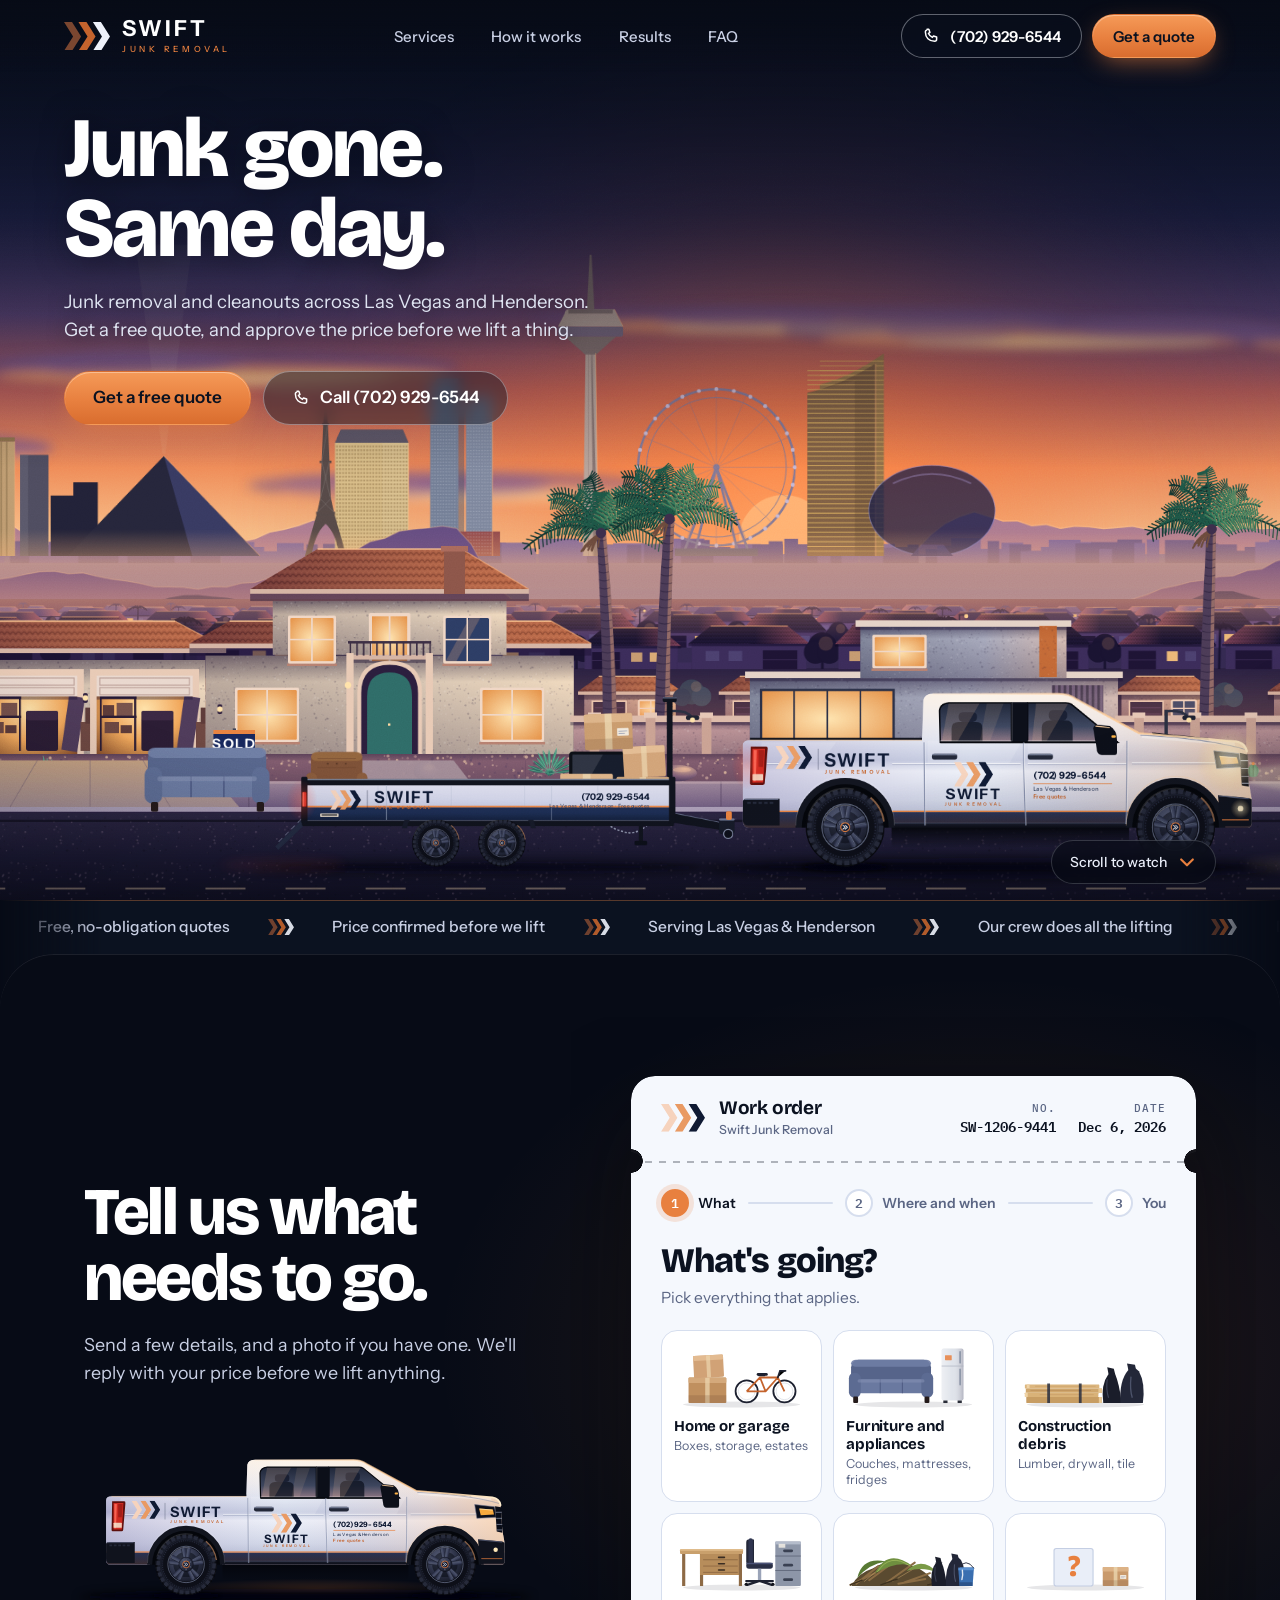
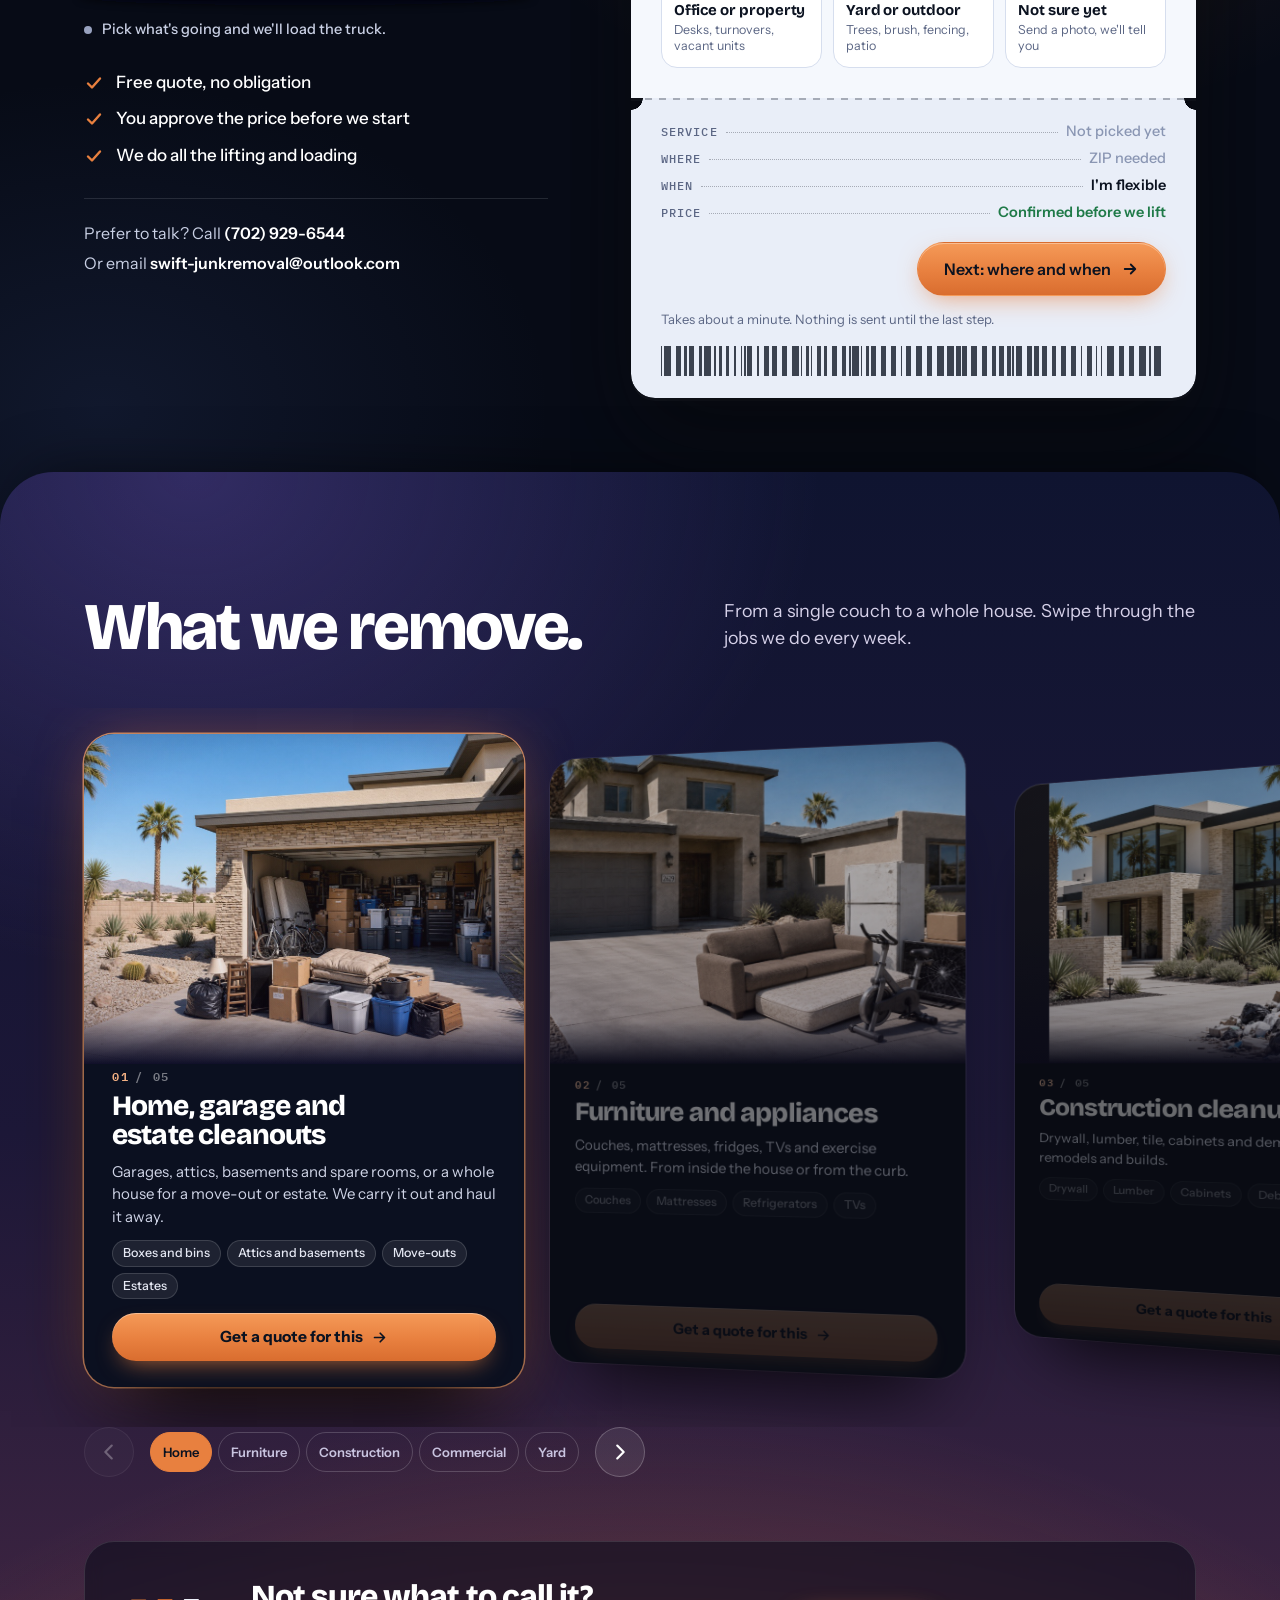
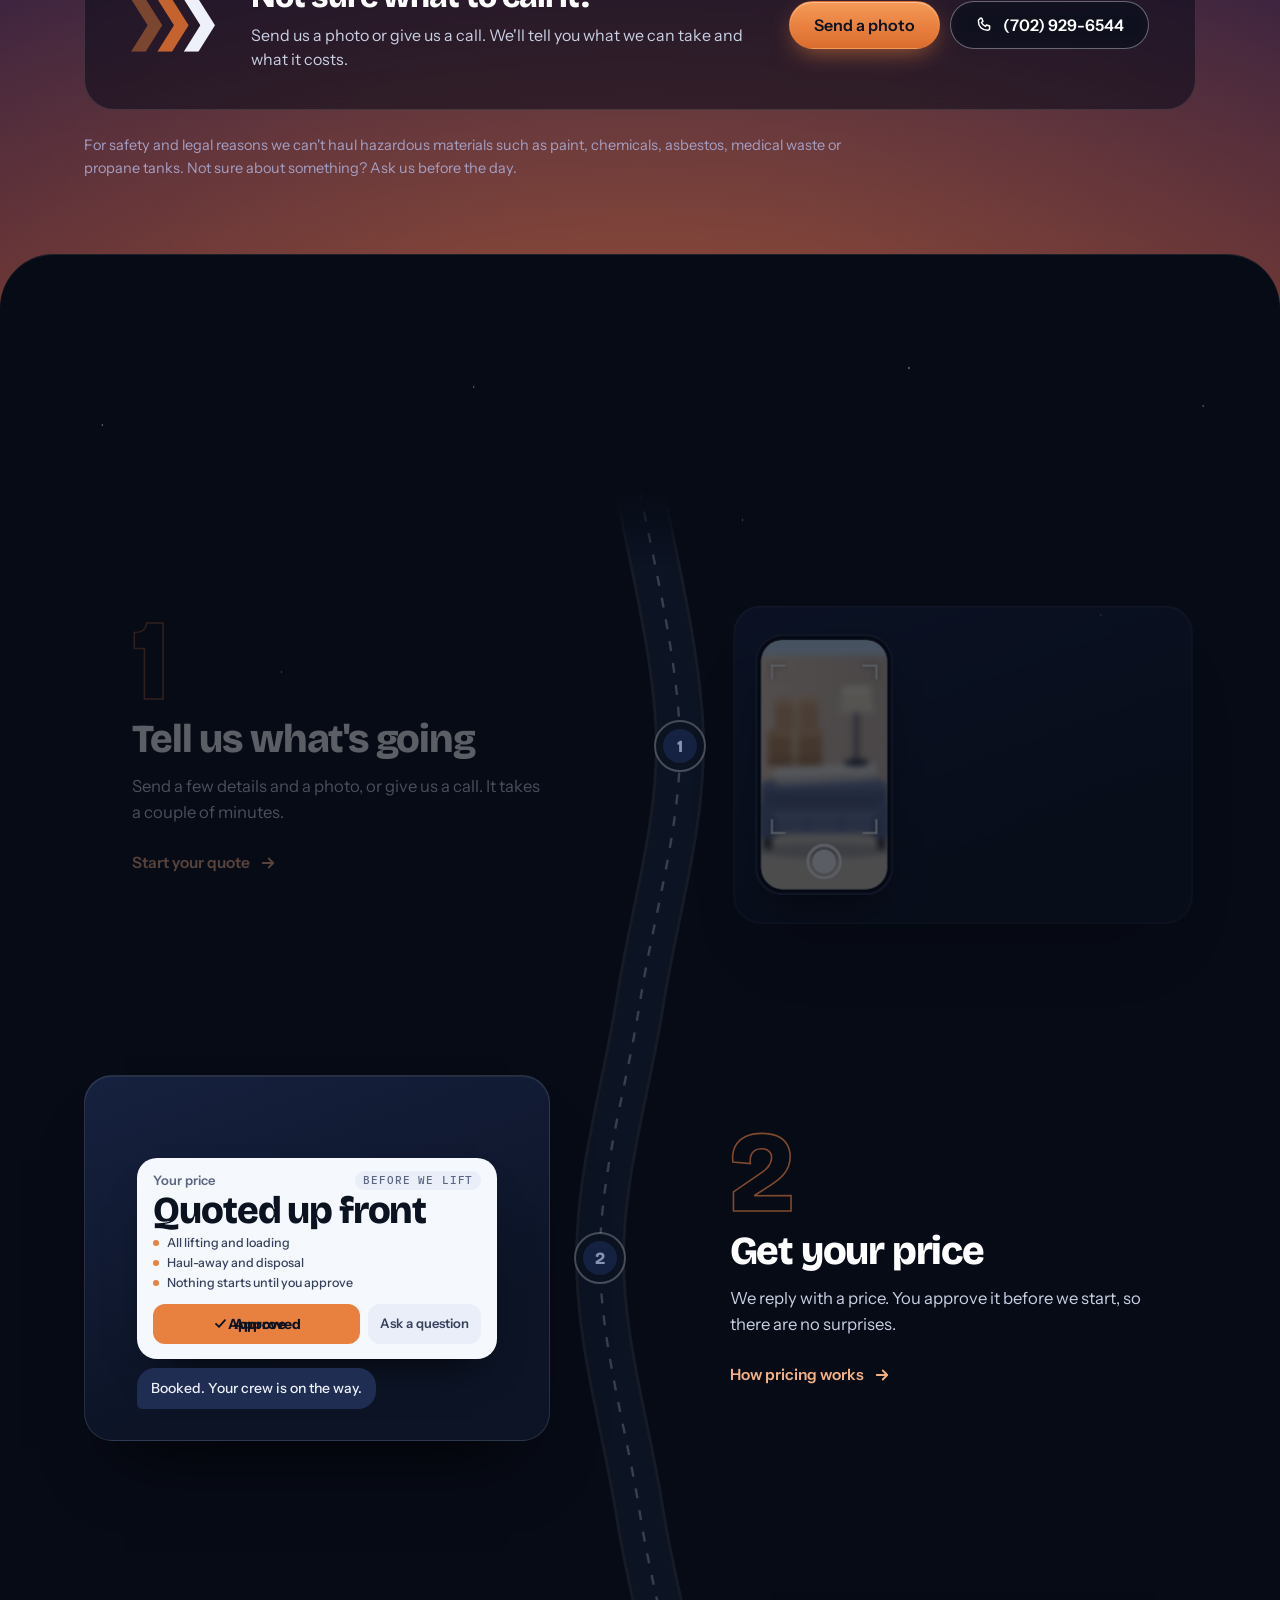
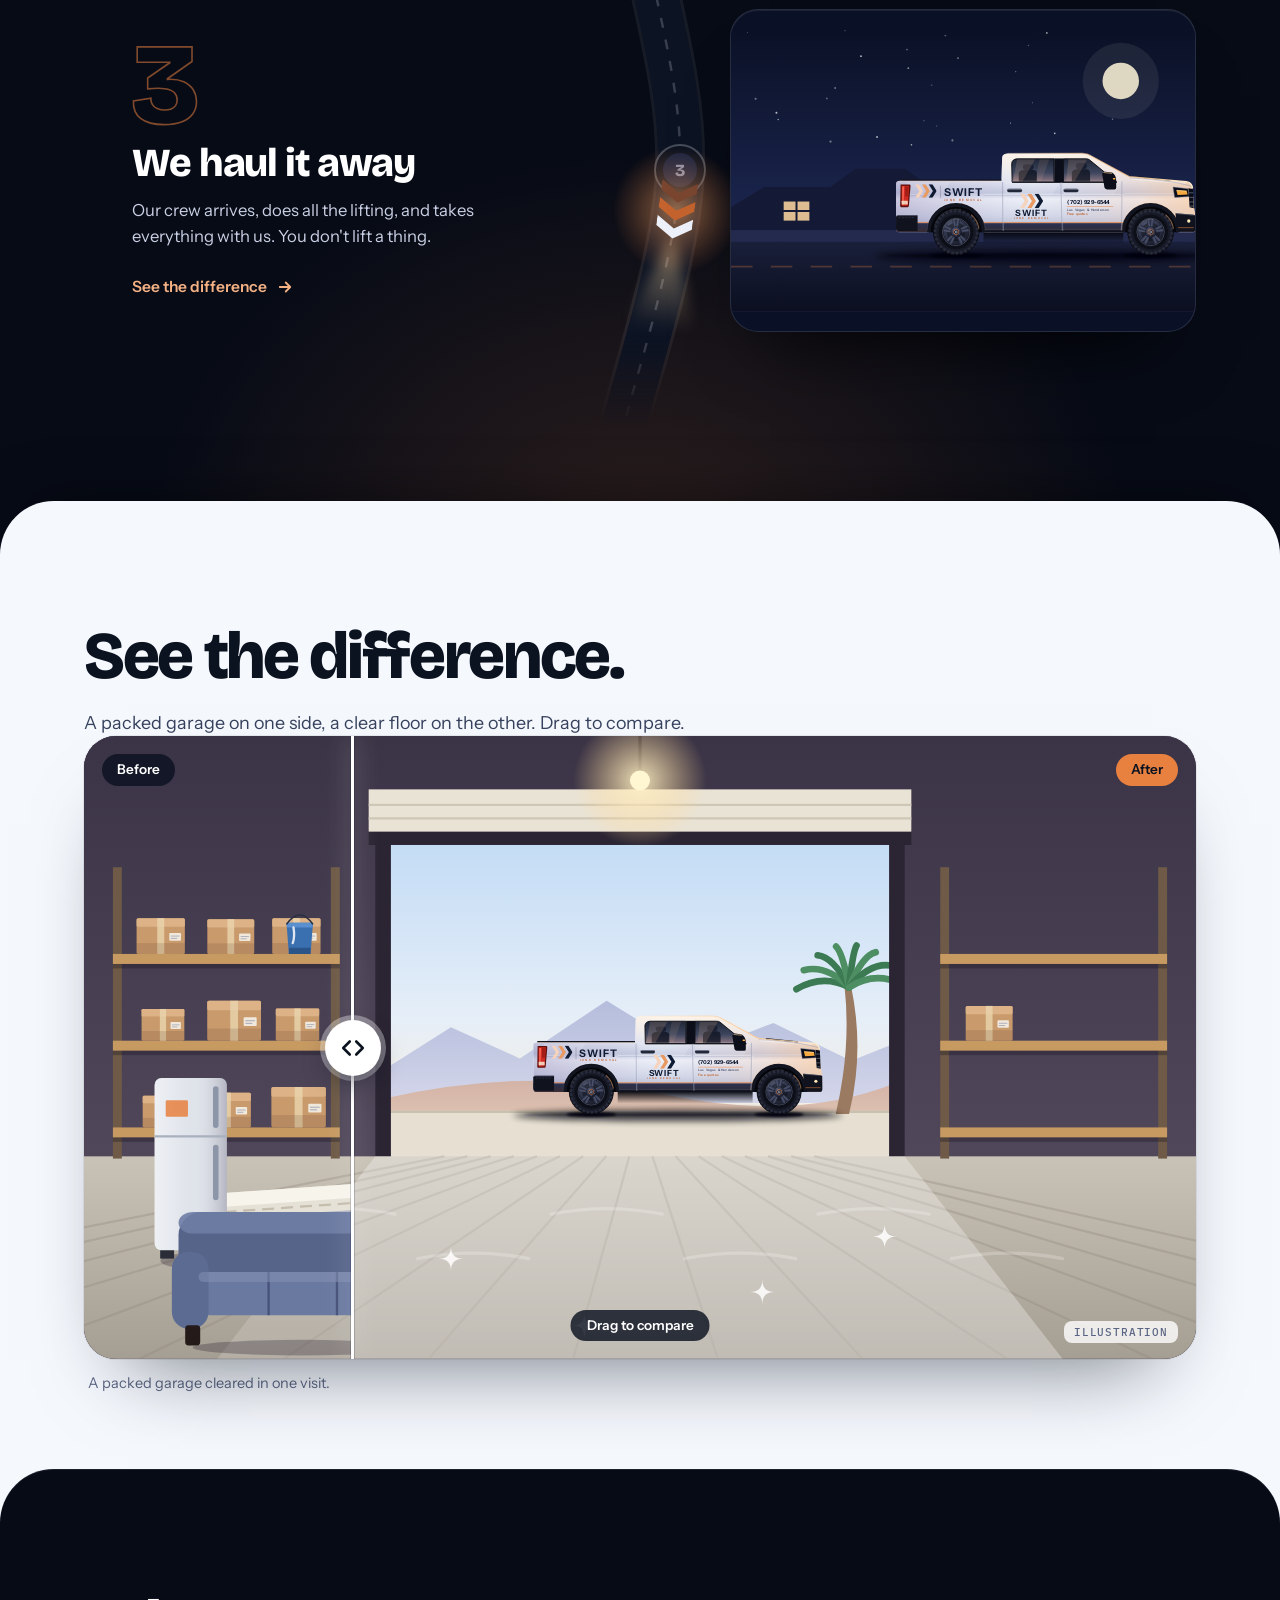
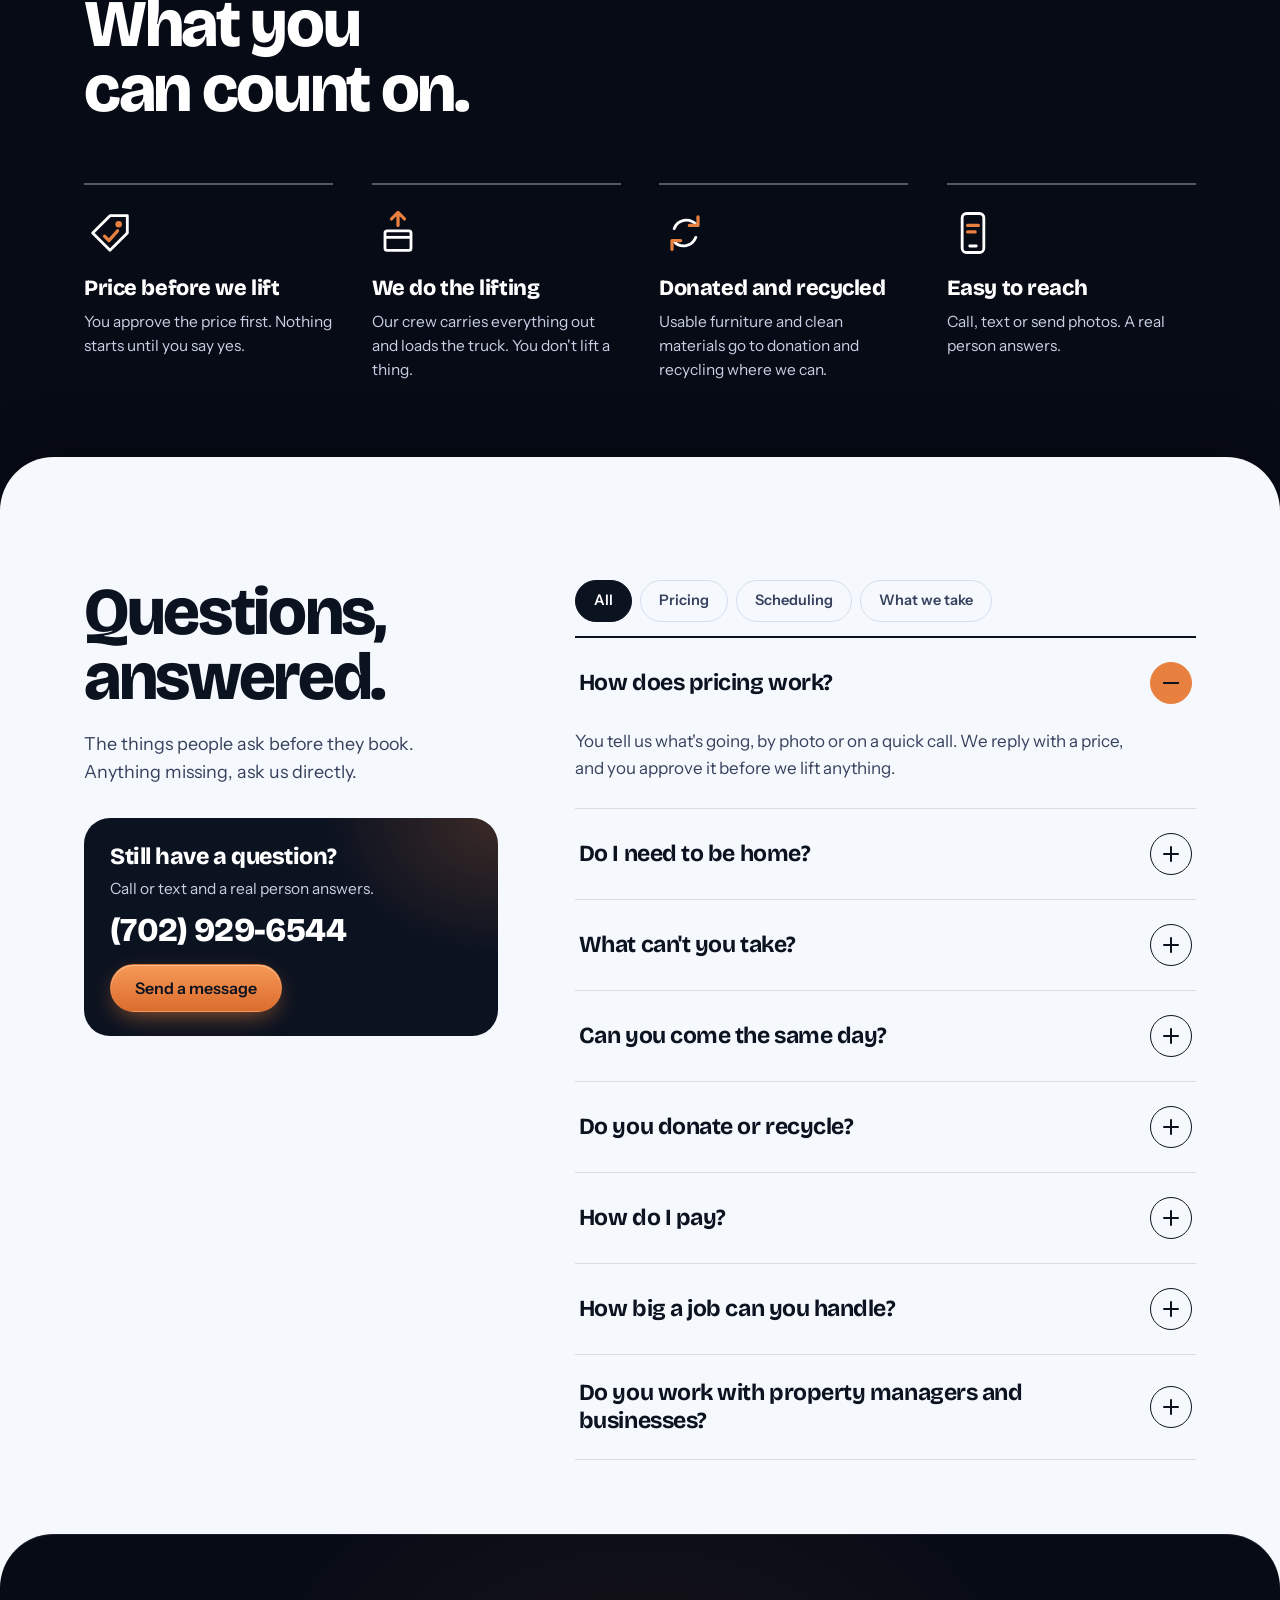
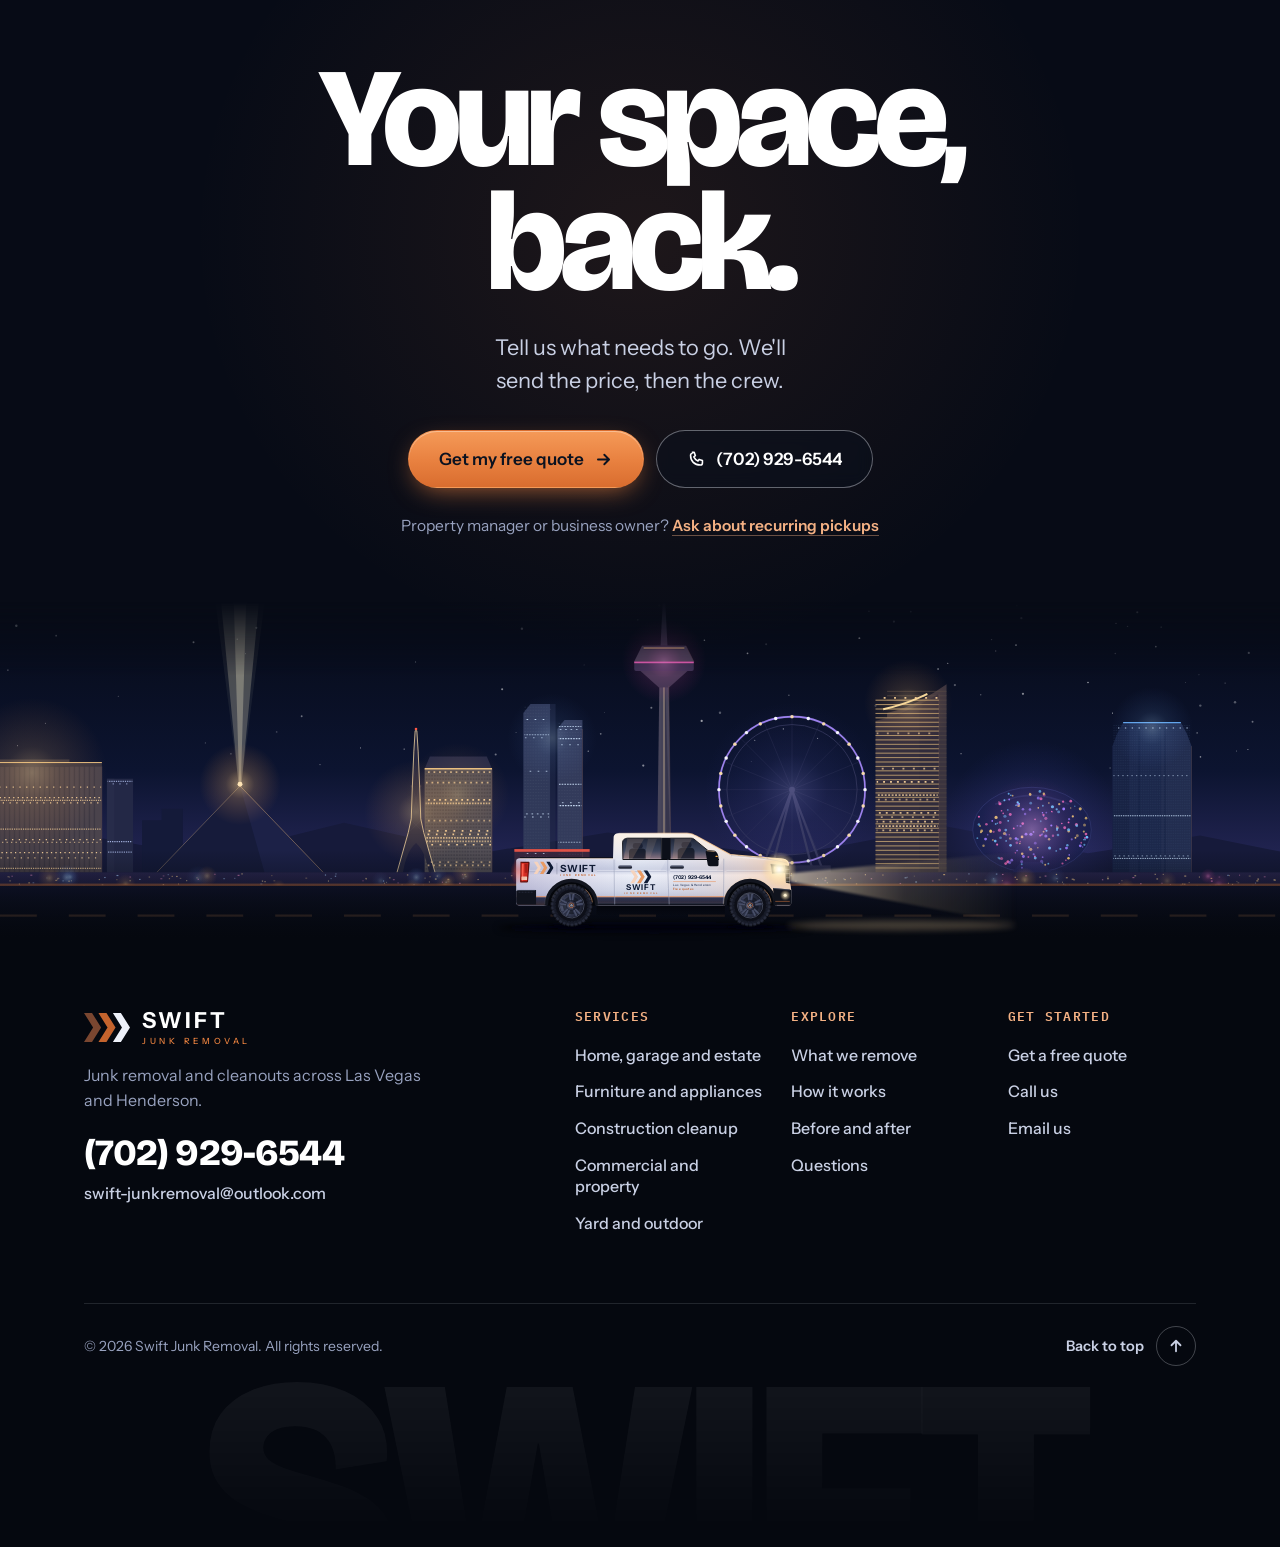
==== commit c534d031: "Closing card headline: Got junk? We'll haul it. Co-Authored-By: Claude Sonnet 5.5 <noreply@anthropic" ====
--- a/index.html
+++ b/index.html
@@ -403,7 +403,7 @@
         <div class="tk-main">
           <div class="tk-top"><svg viewBox="0 0 172 108" aria-hidden="true"><use href="#mark-light"/></svg><b>Job ticket</b><span class="tk-stamp" aria-hidden="true">Cleared</span></div>
           <p class="tk-step">That's one house cleared</p>
-          <h2>Got a pile of your own?</h2>
+          <h2>Got junk? We'll haul it.</h2>
           <p class="tk-sub">Send us a photo of what's going and we'll take it from there.</p>
           <div class="tk-actions"><a class="btn btn-primary" href="#quote" data-service="general">Send us a photo <svg aria-hidden="true"><use href="#i-arrow"/></svg></a></div>
         </div>
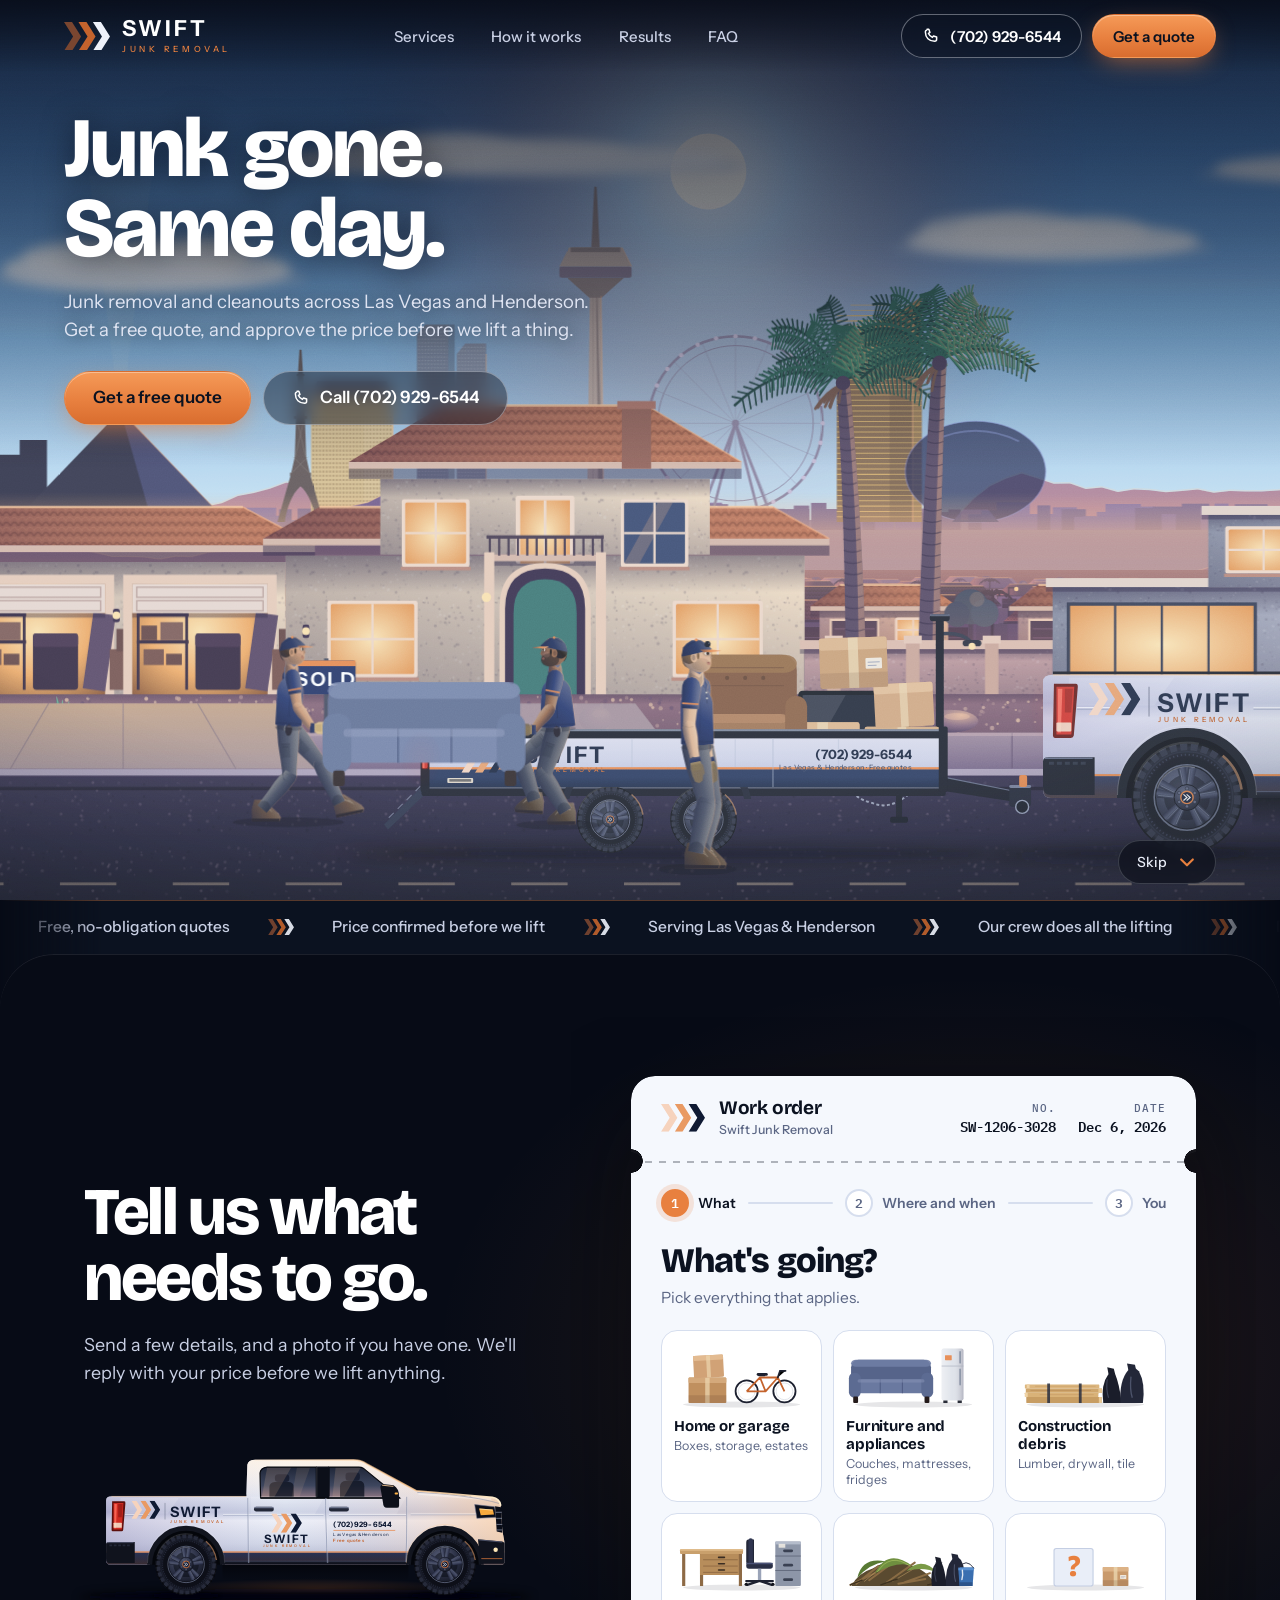
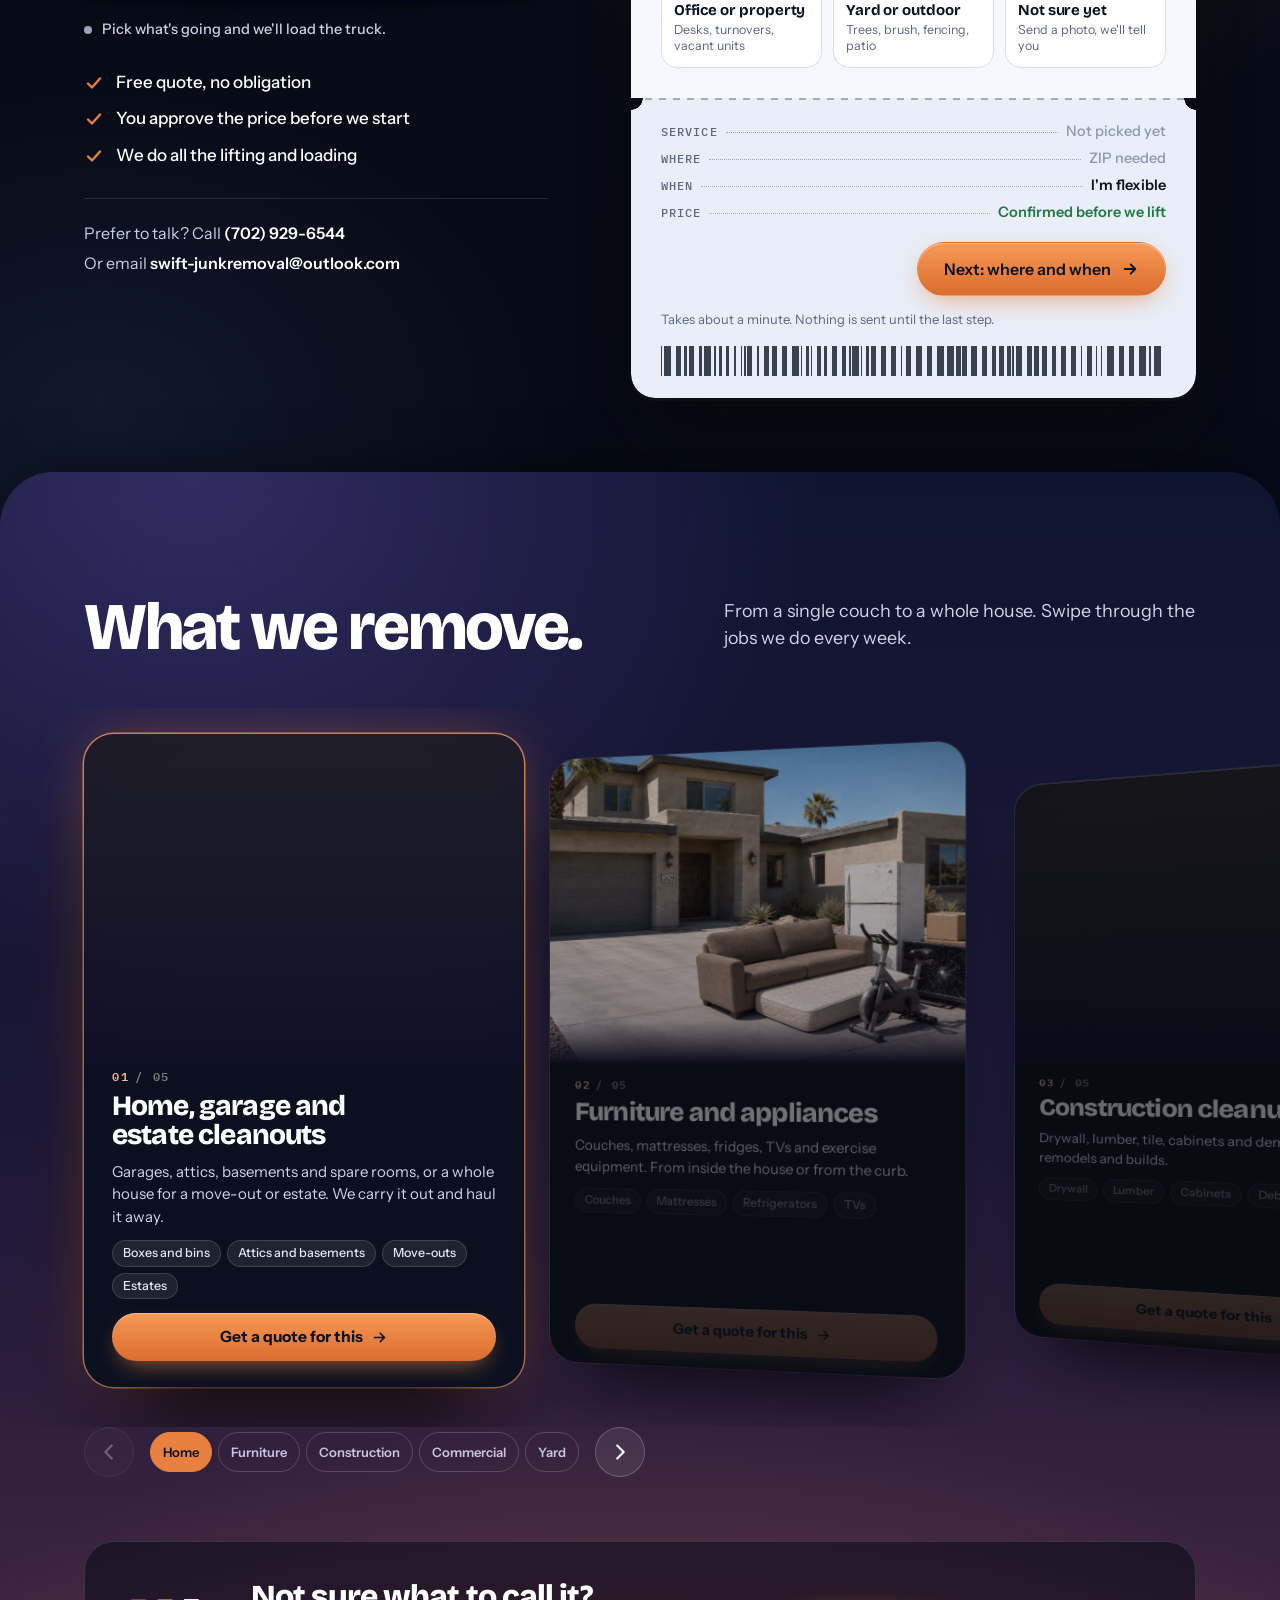
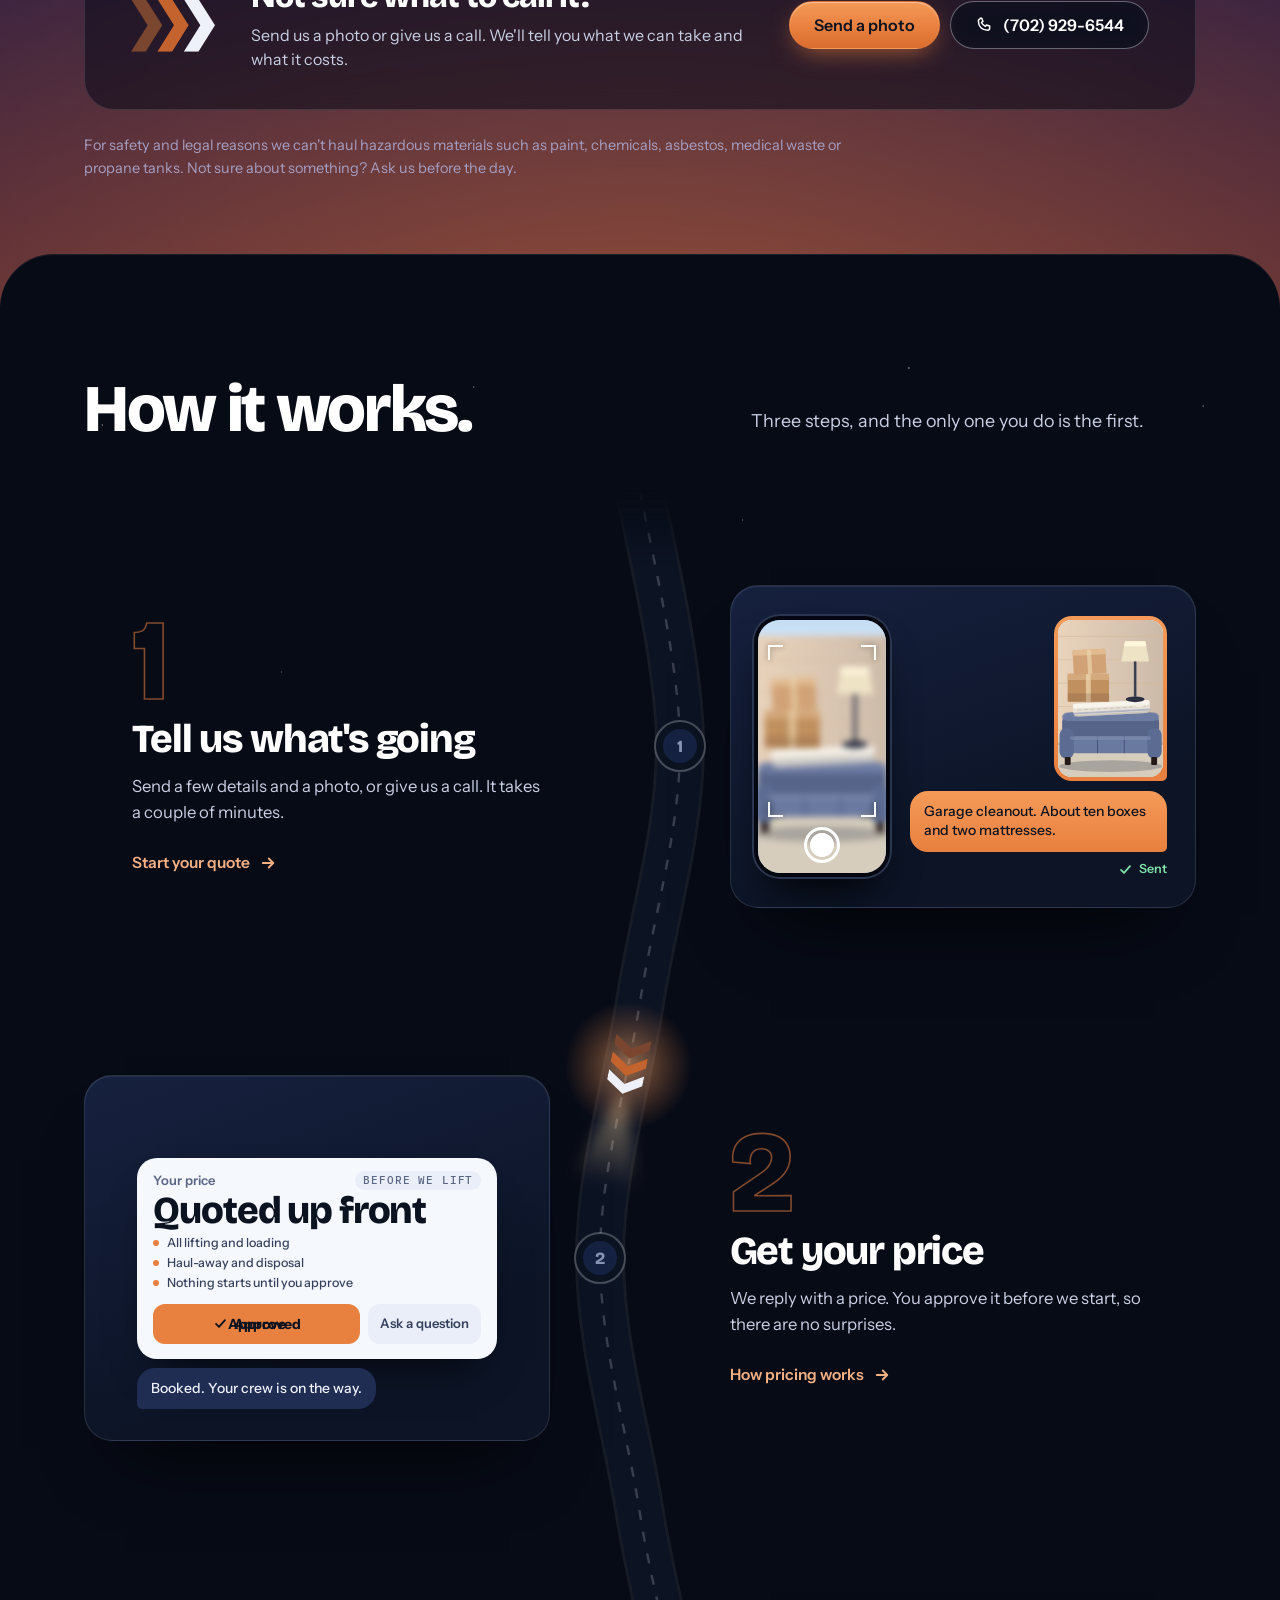
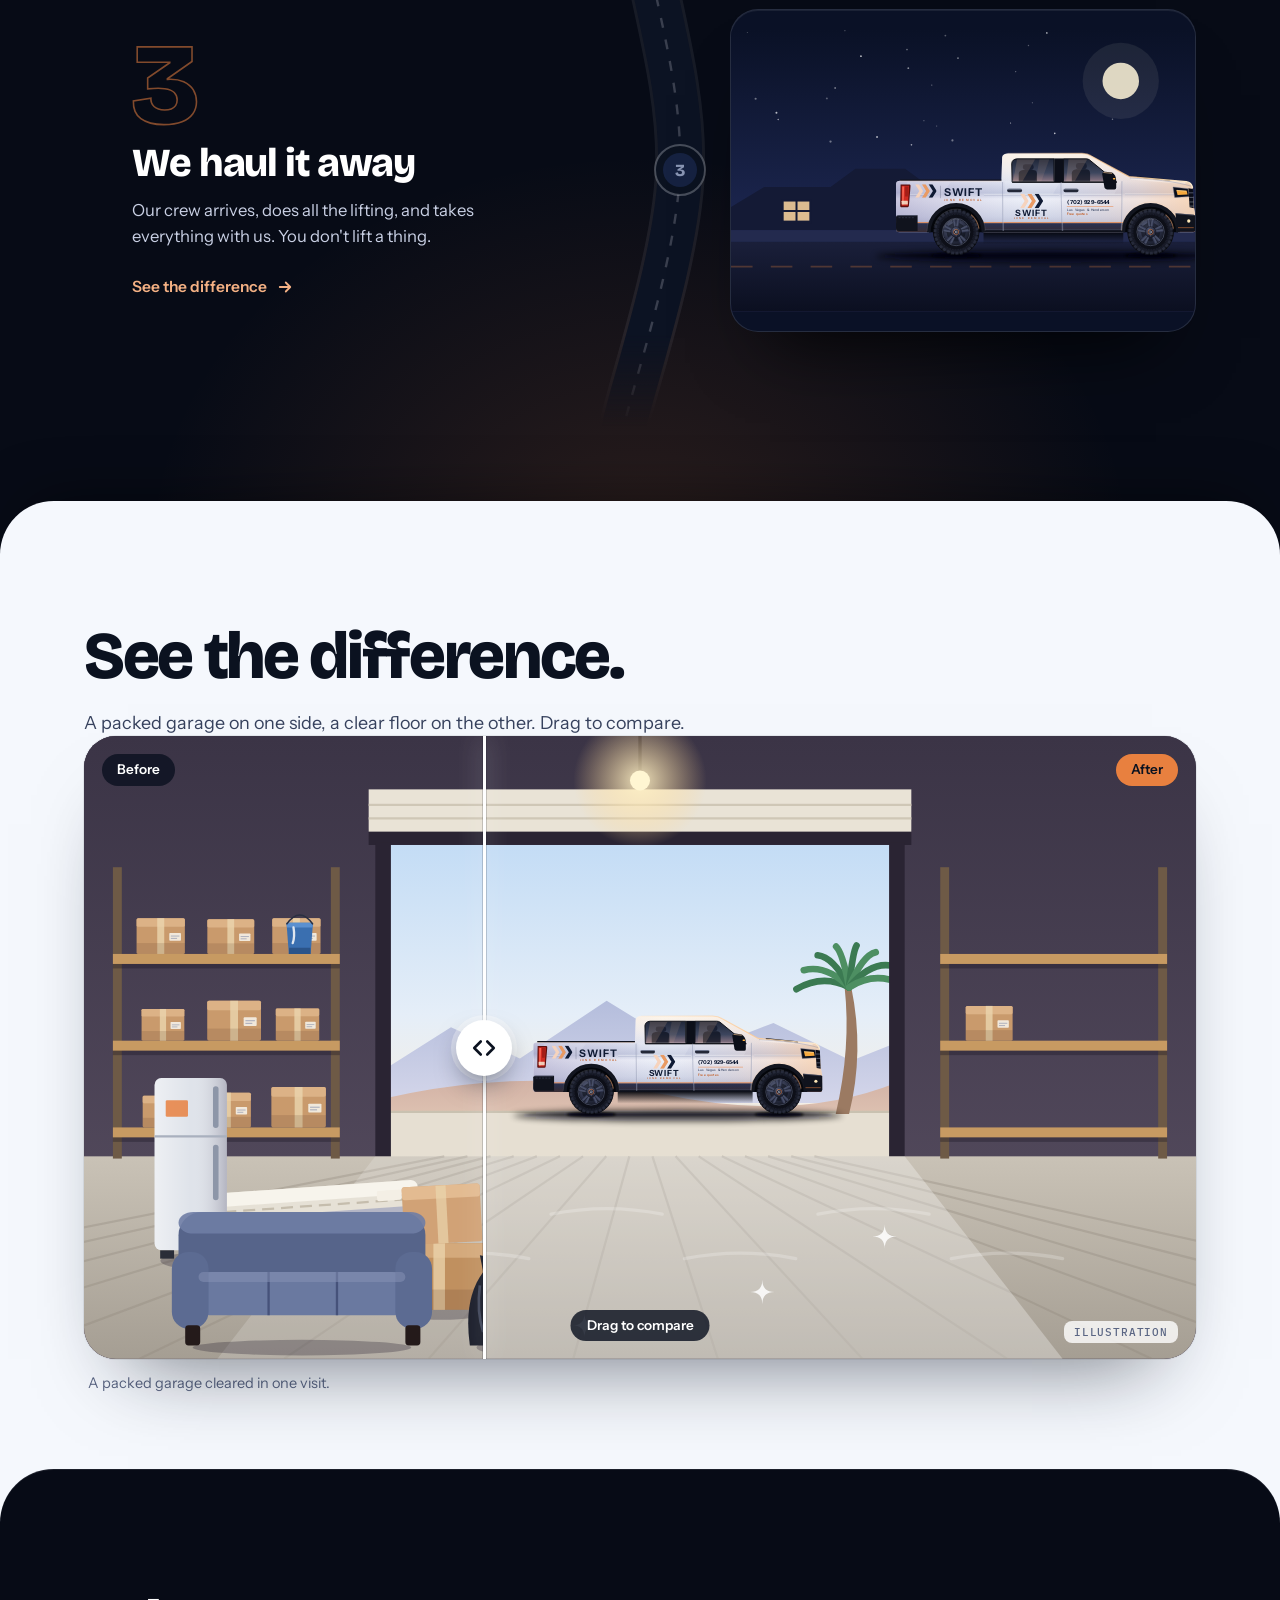
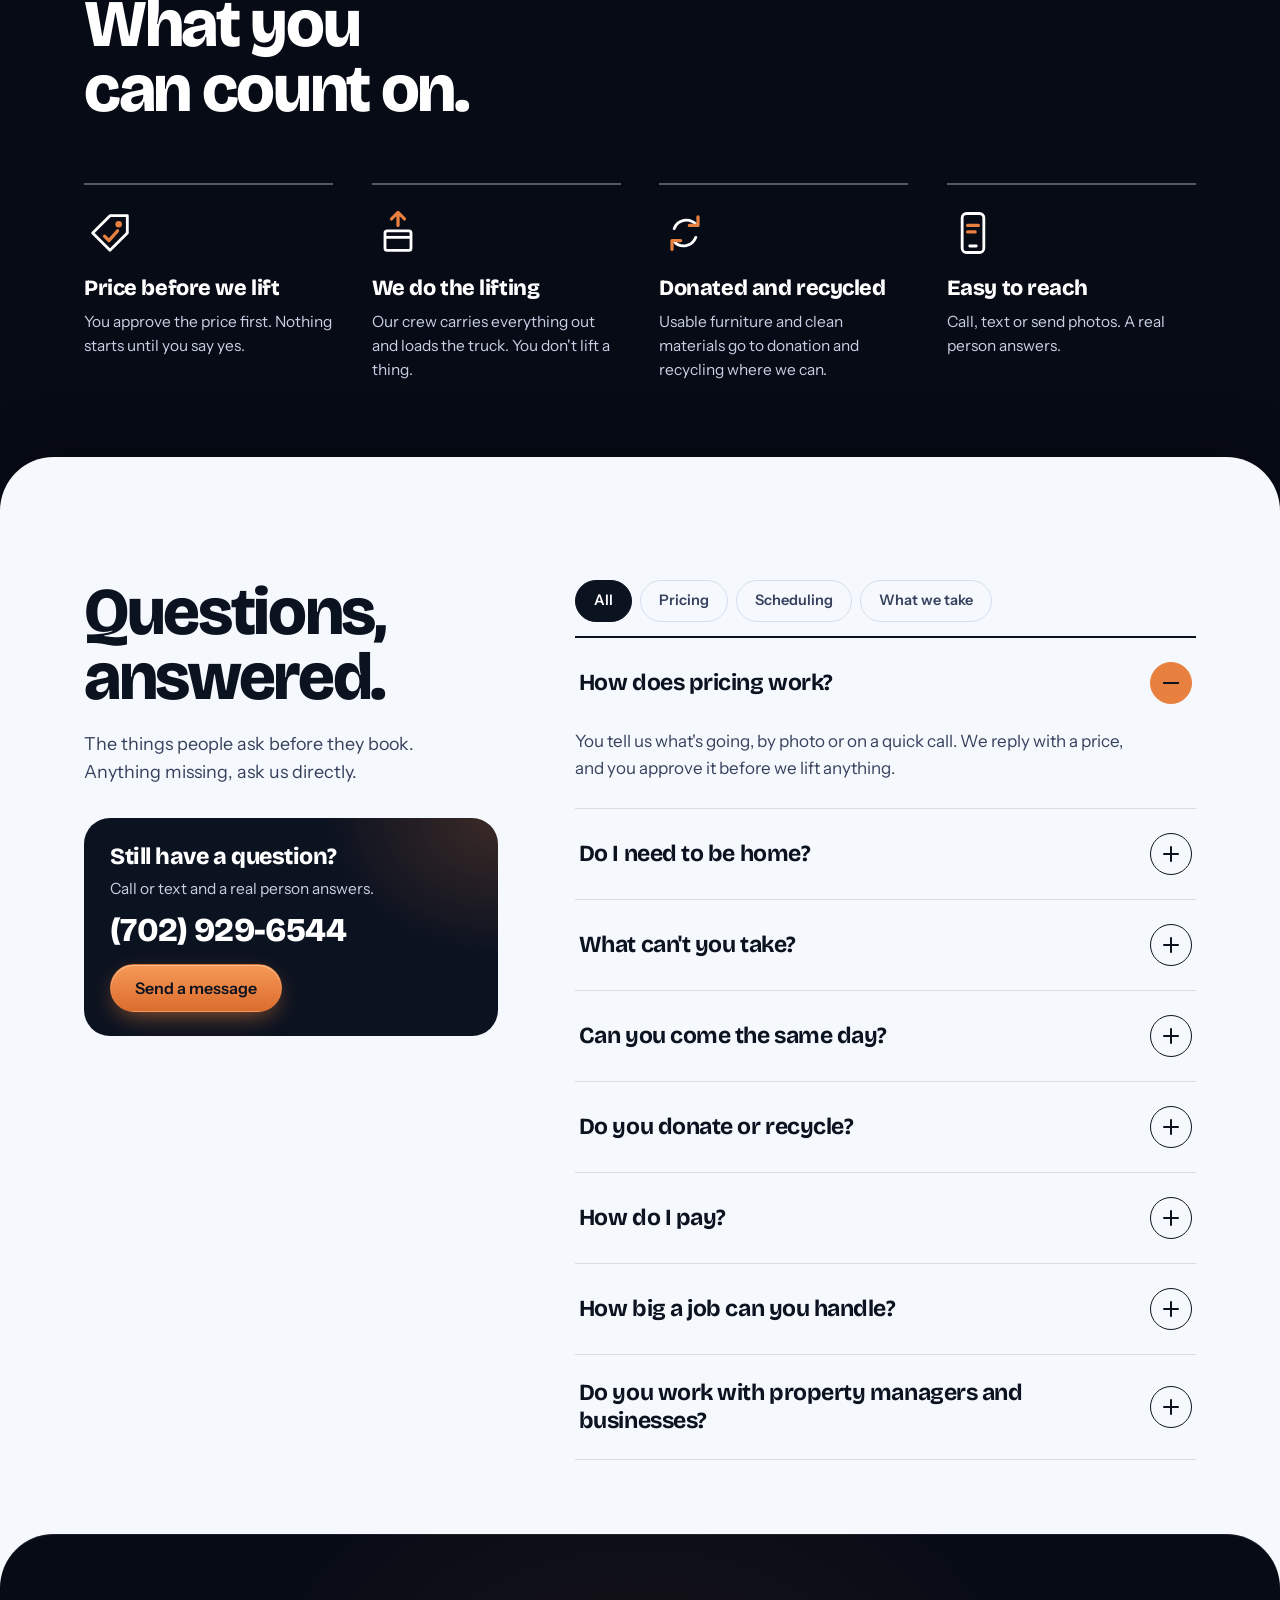
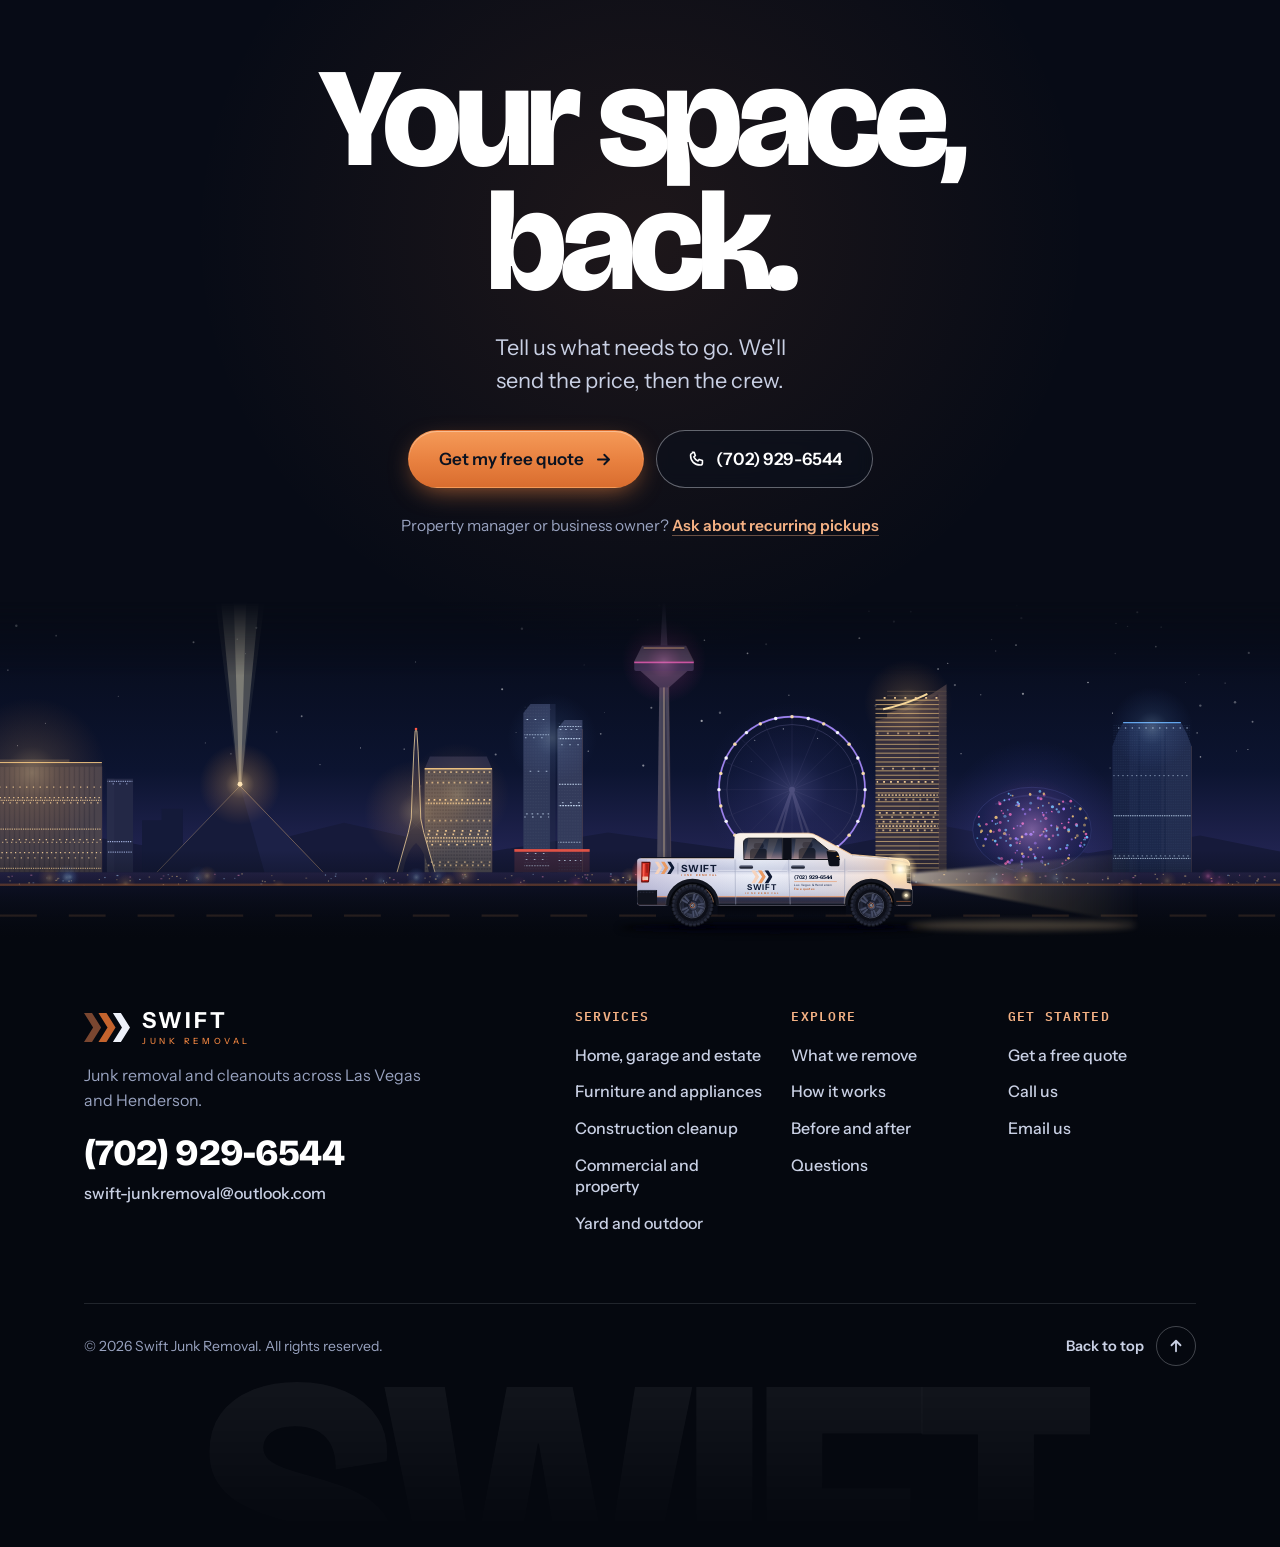
==== commit df3d86fb: "Hero text stays static for the whole animation; remove the second closing card Co-Authored-By: Claud" ====
--- a/index.html
+++ b/index.html
@@ -126,6 +126,7 @@
   .skip { opacity: 0; pointer-events: none; }
   .skip:hover { border-color: var(--copper-500); }
   .stage.riding .cue { opacity: 0; pointer-events: none; }
+  .tickets { display: none !important; }
   .stage.ended .cue { opacity: 1; }
   .replay { position: absolute; z-index: 7; left: max(var(--gutter), env(safe-area-inset-left, 0px)); bottom: calc(16px + env(safe-area-inset-bottom, 0px)); display: none; align-items: center; gap: 8px; min-height: 44px; padding: 0 16px; border-radius: 999px; cursor: pointer; font: 500 14px/1 var(--body); color: #e9edf8; background: rgba(7,11,22,.58); backdrop-filter: blur(8px); -webkit-backdrop-filter: blur(8px); border: 1px solid rgba(238,241,250,.18); }
   .replay svg { width: 18px; height: 18px; color: var(--copper-500); }
